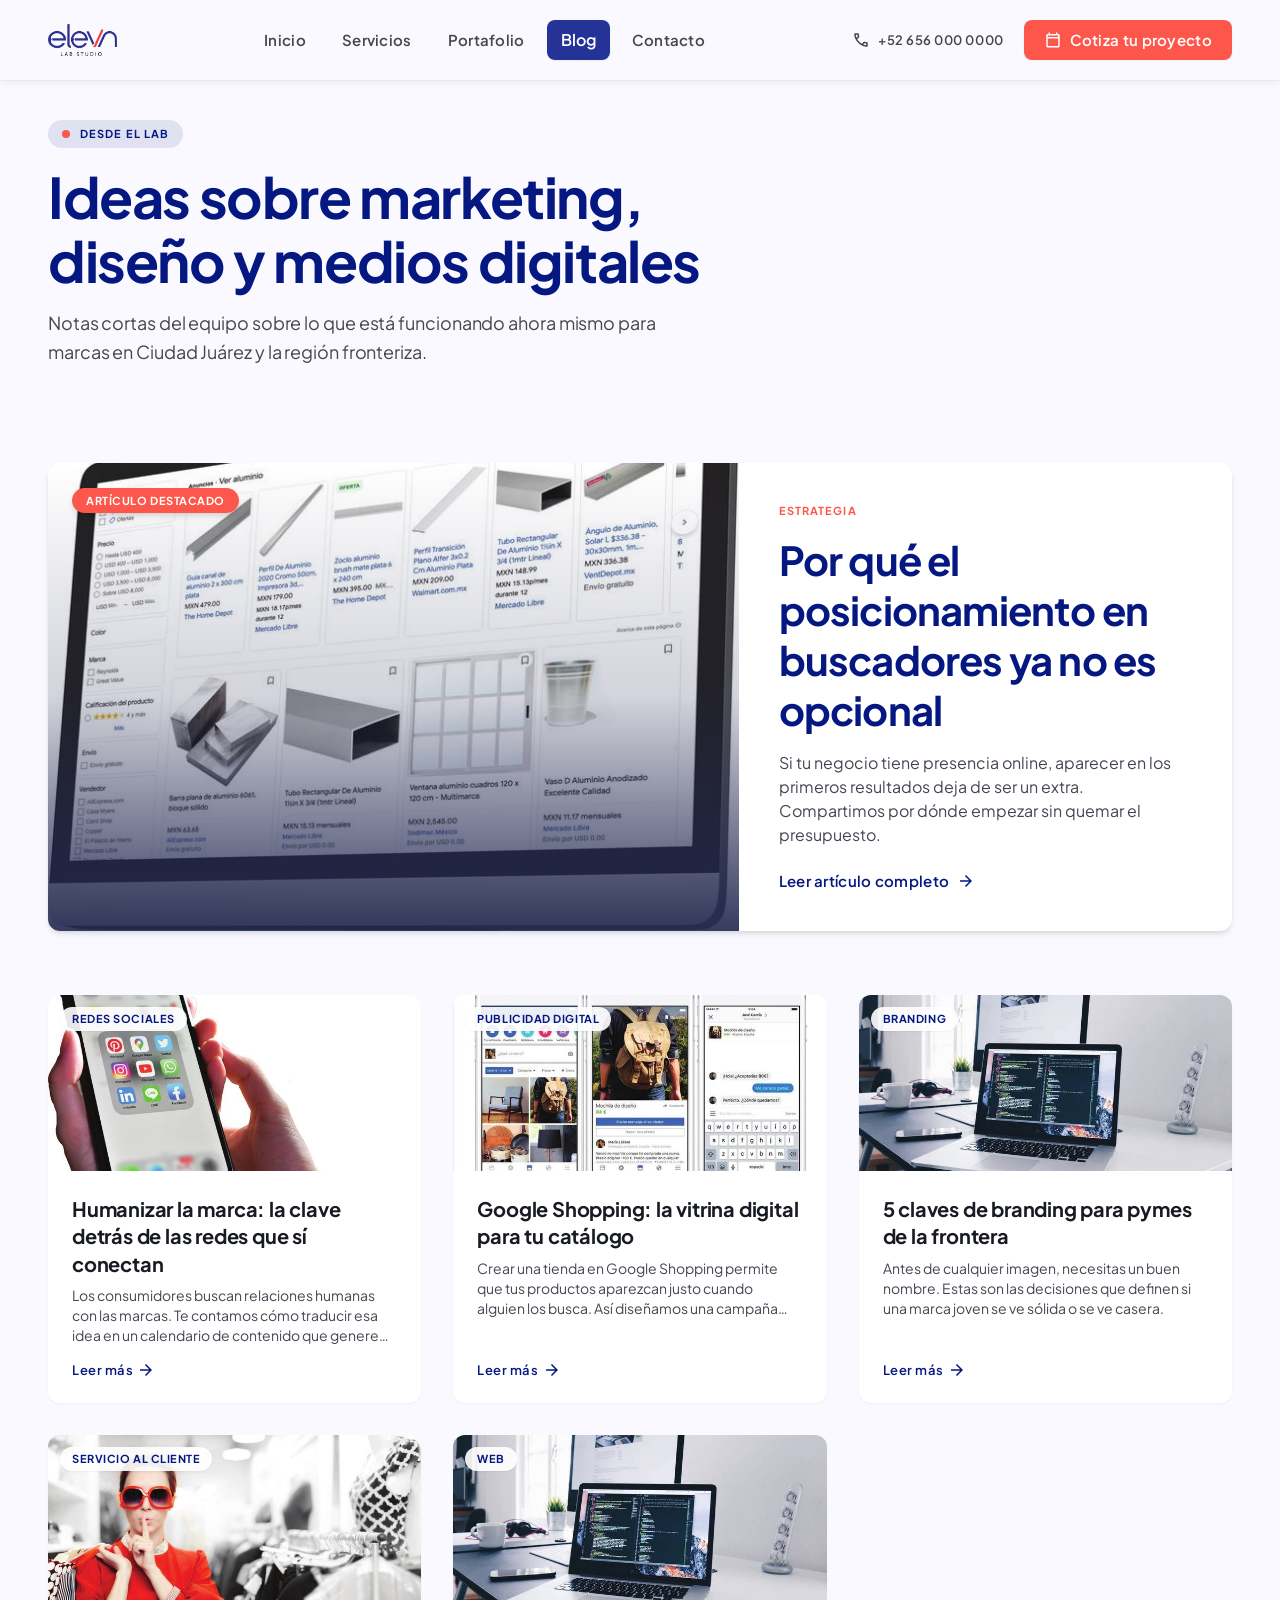
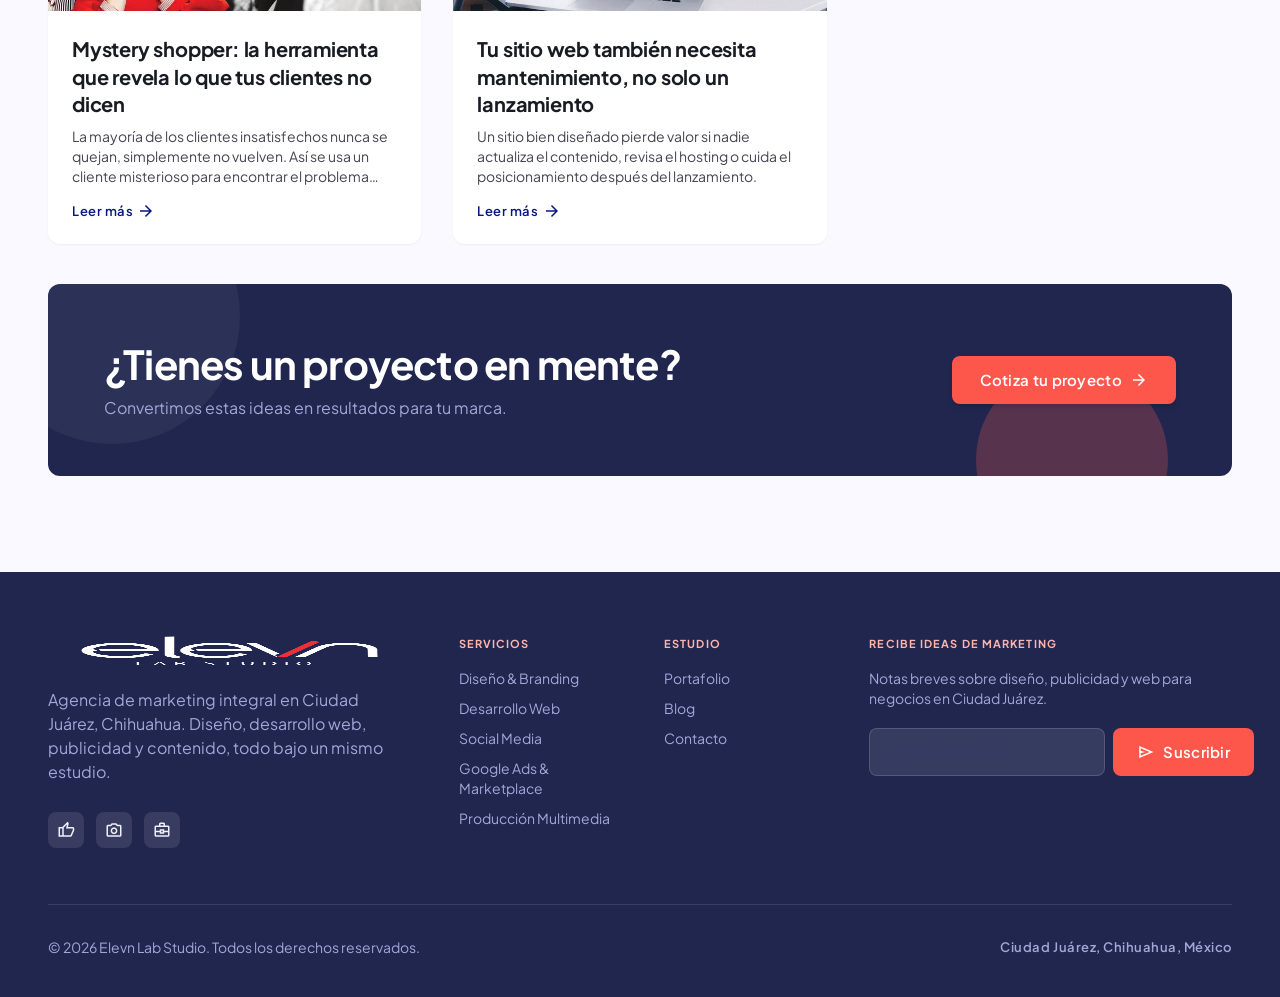
==== blog.html @ eb9ce0a7 "Add files via upload" ====
<!DOCTYPE html>
<html lang="es"><head><meta charset="utf-8"/><meta content="width=device-width, initial-scale=1.0" name="viewport"/>
<title>Blog — Elevn Lab Studio</title>
<meta name="description" content="Ideas sobre marketing, diseño y medios digitales para negocios en Ciudad Juárez.">
<link href="https://fonts.googleapis.com" rel="preconnect"/><link crossorigin="" href="https://fonts.gstatic.com" rel="preconnect"/>
<link href="https://fonts.googleapis.com/css2?family=Plus+Jakarta+Sans:ital,wght@0,300;0,400;0,500;0,600;0,700;0,800;1,400;1,600&amp;display=swap" rel="stylesheet"/>
<link href="https://fonts.googleapis.com/css2?family=Material+Symbols+Outlined:opsz,wght,FILL,GRAD@20..48,100..700,0..1,-50..200&amp;display=swap" rel="stylesheet"/>
<link href="styles.css" rel="stylesheet"/></head>
<body class="bg-surface font-body-md text-on-surface antialiased selection:bg-primary-fixed selection:text-on-primary-fixed">
<header class="fixed top-0 left-0 right-0 w-full z-50 bg-surface/95 shadow-[0_1px_8px_rgba(13,19,59,0.06)] border-b border-surface-container-high">
<div class="h-20 max-w-7xl mx-auto px-6 lg:px-12 flex items-center justify-between">
<a class="flex items-center gap-2.5 group" href="inicio.html">
<img alt="Elevn Lab Studio" class="h-8 w-auto" style="height:32px;width:auto;display:block;" src="[data-uri]"/>
</a>
<nav class="hidden lg:flex items-center gap-1 xl:gap-2"><a class="font-label-lg text-label-lg text-on-surface-variant hover:text-on-surface hover:bg-surface-container-low px-3.5 py-2 rounded-lg transition-colors duration-200" href="inicio.html">Inicio</a><a class="font-label-lg text-label-lg text-on-surface-variant hover:text-on-surface hover:bg-surface-container-low px-3.5 py-2 rounded-lg transition-colors duration-200" href="servicios.html">Servicios</a><a class="font-label-lg text-label-lg text-on-surface-variant hover:text-on-surface hover:bg-surface-container-low px-3.5 py-2 rounded-lg transition-colors duration-200" href="portafolio.html">Portafolio</a><a aria-current="page" class="transition-colors duration-200 bg-primary-container text-on-primary font-semibold rounded-lg px-3.5 py-2 shadow-sm" href="blog.html">Blog</a><a class="font-label-lg text-label-lg text-on-surface-variant hover:text-on-surface hover:bg-surface-container-low px-3.5 py-2 rounded-lg transition-colors duration-200" href="contacto.html">Contacto</a></nav>
<div class="flex items-center gap-3 xl:gap-5">
<a class="hidden md:flex items-center gap-2 font-label-md text-label-md text-on-surface-variant hover:text-primary transition-colors" href="tel:+526560000000">
<span class="material-symbols-outlined text-[18px]">call</span><span>+52 656 000 0000</span>
</a>
<a class="hidden sm:inline-flex items-center justify-center gap-2 bg-secondary-container text-on-secondary px-5 py-2.5 rounded-lg font-label-lg text-label-lg shadow-sm hover:bg-secondary transition-all duration-200 hover:-translate-y-0.5 active:translate-y-0" href="contacto.html">
<span class="material-symbols-outlined text-[18px]">calendar_today</span><span>Cotiza tu proyecto</span>
</a>
<button id="menuBtn" class="lg:hidden w-10 h-10 rounded-lg flex items-center justify-center text-primary bg-surface-container-low" aria-label="Abrir menú">
<span class="material-symbols-outlined">menu</span>
</button>
</div>
</div>
</header>
<div id="mobileMenu" class="fixed inset-0 z-[100] bg-surface translate-x-full lg:hidden">
<div class="h-20 max-w-7xl mx-auto px-6 flex items-center justify-between border-b border-surface-container-high">
<img alt="Elevn Lab Studio" class="h-7 w-auto" style="height:28px;width:auto;display:block;" src="[data-uri]"/>
<button id="menuCloseBtn" class="w-10 h-10 rounded-lg flex items-center justify-center text-primary bg-surface-container-low" aria-label="Cerrar menú">
<span class="material-symbols-outlined">close</span>
</button>
</div>
<nav class="flex flex-col gap-1 p-6"><a href="inicio.html" class="font-headline-sm text-headline-sm px-4 py-3.5 rounded-lg text-on-surface hover:bg-surface-container-low">Inicio</a><a href="servicios.html" class="font-headline-sm text-headline-sm px-4 py-3.5 rounded-lg text-on-surface hover:bg-surface-container-low">Servicios</a><a href="portafolio.html" class="font-headline-sm text-headline-sm px-4 py-3.5 rounded-lg text-on-surface hover:bg-surface-container-low">Portafolio</a><a href="blog.html" class="font-headline-sm text-headline-sm px-4 py-3.5 rounded-lg bg-primary-container text-on-primary">Blog</a><a href="contacto.html" class="font-headline-sm text-headline-sm px-4 py-3.5 rounded-lg text-on-surface hover:bg-surface-container-low">Contacto</a>
<a href="contacto.html" class="mt-4 inline-flex items-center justify-center gap-2 bg-secondary-container text-on-secondary px-5 py-3.5 rounded-lg font-label-lg text-label-lg shadow-sm"><span class="material-symbols-outlined text-[18px]">calendar_today</span><span>Cotiza tu proyecto</span></a>
<a href="tel:+526560000000" class="mt-2 inline-flex items-center justify-center gap-2 text-on-surface-variant px-5 py-3 rounded-lg font-label-lg text-label-lg"><span class="material-symbols-outlined text-[18px]">call</span><span>+52 656 000 0000</span></a>
</nav>
</div>
<main class="w-full pt-20 bg-surface min-h-[calc(100vh-80px)]">
<div class="flex flex-col w-full">

<section class="w-full max-w-7xl mx-auto px-6 lg:px-12 pt-10 pb-8">
<div class="flex flex-col lg:flex-row lg:items-end justify-between gap-8 pb-10">
<div class="max-w-3xl space-y-4">
<div class="inline-flex items-center gap-2.5 px-3.5 py-1.5 rounded-full bg-primary/10 text-primary">
<span class="w-2 h-2 rounded-full bg-secondary-container animate-pulse"></span><span class="font-label-sm text-label-sm uppercase tracking-widest text-primary font-bold">Desde el Lab</span>
</div>
<h1 class="font-headline-xl-mobile lg:font-headline-xl text-headline-xl-mobile lg:text-headline-xl text-primary font-bold tracking-tight">Ideas sobre marketing, diseño y medios digitales</h1>
<p class="font-body-lg text-body-lg text-on-surface-variant max-w-2xl leading-relaxed">Notas cortas del equipo sobre lo que está funcionando ahora mismo para marcas en Ciudad Juárez y la región fronteriza.</p>
</div>
</div>
</section>

<section class="w-full max-w-7xl mx-auto px-6 lg:px-12 py-6">
<div class="relative overflow-hidden rounded-xl bg-surface-container-lowest shadow-md hover:shadow-xl transition-all duration-300">
<div class="grid grid-cols-1 lg:grid-cols-12 items-stretch">
<div class="lg:col-span-7 relative min-h-[280px] lg:min-h-[400px] overflow-hidden group">
<img class="w-full h-full object-cover absolute inset-0 group-hover:scale-105 transition-transform duration-700" src="[data-uri]" alt="Por qué el posicionamiento en buscadores ya no es opcional"/>
<div class="absolute inset-0 bg-gradient-to-t from-tertiary/90 via-tertiary/20 to-transparent"></div>
<div class="absolute top-6 left-6"><span class="px-3.5 py-1.5 rounded-full bg-secondary-container text-on-secondary font-label-sm text-label-sm uppercase tracking-wider font-bold shadow-md">Artículo destacado</span></div>
</div>
<div class="lg:col-span-5 p-8 lg:p-10 flex flex-col justify-center gap-4">
<span class="font-label-sm text-label-sm uppercase tracking-widest text-secondary-container font-bold">Estrategia</span>
<h2 class="font-headline-lg text-headline-lg text-primary leading-tight">Por qué el posicionamiento en buscadores ya no es opcional</h2>
<p class="font-body-md text-body-md text-on-surface-variant">Si tu negocio tiene presencia online, aparecer en los primeros resultados deja de ser un extra. Compartimos por dónde empezar sin quemar el presupuesto.</p>
<span class="font-label-lg text-label-lg text-primary flex items-center gap-2 mt-2">Leer artículo completo<span class="material-symbols-outlined text-[18px]">arrow_forward</span></span>
</div>
</div>
</div>
</section>

<section class="w-full max-w-7xl mx-auto px-6 lg:px-12 py-10">
<div class="grid grid-cols-1 md:grid-cols-2 lg:grid-cols-3 gap-8">
<article class="flex flex-col bg-surface-container-lowest rounded-xl overflow-hidden shadow-sm hover:shadow-xl transition-all duration-300 group cursor-pointer">
<div class="relative w-full h-44 overflow-hidden bg-surface-container-low"><img class="w-full h-full object-cover group-hover:scale-105 transition-transform duration-500" src="[data-uri]" alt="Humanizar la marca: la clave detrás de las redes que sí conectan"/>
<span class="absolute top-3 left-3 px-3 py-1 rounded-full bg-surface-container-lowest/90 font-label-sm text-label-sm text-primary uppercase tracking-wider font-bold shadow-sm">Redes sociales</span></div>
<div class="p-6 flex flex-col flex-1 justify-between gap-4">
<div><h3 class="font-headline-sm text-headline-sm text-on-surface font-bold mb-2 leading-snug">Humanizar la marca: la clave detrás de las redes que sí conectan</h3><p class="font-body-sm text-body-sm text-on-surface-variant line-clamp-3">Los consumidores buscan relaciones humanas con las marcas. Te contamos cómo traducir esa idea en un calendario de contenido que genere comunidad.</p></div>
<span class="font-label-md text-label-md text-primary flex items-center gap-1 group-hover:translate-x-1 transition-transform">Leer más<span class="material-symbols-outlined text-[18px]">arrow_forward</span></span>
</div>
</article><article class="flex flex-col bg-surface-container-lowest rounded-xl overflow-hidden shadow-sm hover:shadow-xl transition-all duration-300 group cursor-pointer">
<div class="relative w-full h-44 overflow-hidden bg-surface-container-low"><img class="w-full h-full object-cover group-hover:scale-105 transition-transform duration-500" src="[data-uri]" alt="Google Shopping: la vitrina digital para tu catálogo"/>
<span class="absolute top-3 left-3 px-3 py-1 rounded-full bg-surface-container-lowest/90 font-label-sm text-label-sm text-primary uppercase tracking-wider font-bold shadow-sm">Publicidad digital</span></div>
<div class="p-6 flex flex-col flex-1 justify-between gap-4">
<div><h3 class="font-headline-sm text-headline-sm text-on-surface font-bold mb-2 leading-snug">Google Shopping: la vitrina digital para tu catálogo</h3><p class="font-body-sm text-body-sm text-on-surface-variant line-clamp-3">Crear una tienda en Google Shopping permite que tus productos aparezcan justo cuando alguien los busca. Así diseñamos una campaña que cuida tu presupuesto.</p></div>
<span class="font-label-md text-label-md text-primary flex items-center gap-1 group-hover:translate-x-1 transition-transform">Leer más<span class="material-symbols-outlined text-[18px]">arrow_forward</span></span>
</div>
</article><article class="flex flex-col bg-surface-container-lowest rounded-xl overflow-hidden shadow-sm hover:shadow-xl transition-all duration-300 group cursor-pointer">
<div class="relative w-full h-44 overflow-hidden bg-surface-container-low"><img class="w-full h-full object-cover group-hover:scale-105 transition-transform duration-500" src="[data-uri]" alt="5 claves de branding para pymes de la frontera"/>
<span class="absolute top-3 left-3 px-3 py-1 rounded-full bg-surface-container-lowest/90 font-label-sm text-label-sm text-primary uppercase tracking-wider font-bold shadow-sm">Branding</span></div>
<div class="p-6 flex flex-col flex-1 justify-between gap-4">
<div><h3 class="font-headline-sm text-headline-sm text-on-surface font-bold mb-2 leading-snug">5 claves de branding para pymes de la frontera</h3><p class="font-body-sm text-body-sm text-on-surface-variant line-clamp-3">Antes de cualquier imagen, necesitas un buen nombre. Estas son las decisiones que definen si una marca joven se ve sólida o se ve casera.</p></div>
<span class="font-label-md text-label-md text-primary flex items-center gap-1 group-hover:translate-x-1 transition-transform">Leer más<span class="material-symbols-outlined text-[18px]">arrow_forward</span></span>
</div>
</article><article class="flex flex-col bg-surface-container-lowest rounded-xl overflow-hidden shadow-sm hover:shadow-xl transition-all duration-300 group cursor-pointer">
<div class="relative w-full h-44 overflow-hidden bg-surface-container-low"><img class="w-full h-full object-cover group-hover:scale-105 transition-transform duration-500" src="[data-uri]" alt="Mystery shopper: la herramienta que revela lo que tus clientes no dicen"/>
<span class="absolute top-3 left-3 px-3 py-1 rounded-full bg-surface-container-lowest/90 font-label-sm text-label-sm text-primary uppercase tracking-wider font-bold shadow-sm">Servicio al cliente</span></div>
<div class="p-6 flex flex-col flex-1 justify-between gap-4">
<div><h3 class="font-headline-sm text-headline-sm text-on-surface font-bold mb-2 leading-snug">Mystery shopper: la herramienta que revela lo que tus clientes no dicen</h3><p class="font-body-sm text-body-sm text-on-surface-variant line-clamp-3">La mayoría de los clientes insatisfechos nunca se quejan, simplemente no vuelven. Así se usa un cliente misterioso para encontrar el problema antes.</p></div>
<span class="font-label-md text-label-md text-primary flex items-center gap-1 group-hover:translate-x-1 transition-transform">Leer más<span class="material-symbols-outlined text-[18px]">arrow_forward</span></span>
</div>
</article><article class="flex flex-col bg-surface-container-lowest rounded-xl overflow-hidden shadow-sm hover:shadow-xl transition-all duration-300 group cursor-pointer">
<div class="relative w-full h-44 overflow-hidden bg-surface-container-low"><img class="w-full h-full object-cover group-hover:scale-105 transition-transform duration-500" src="[data-uri]" alt="Tu sitio web también necesita mantenimiento, no solo un lanzamiento"/>
<span class="absolute top-3 left-3 px-3 py-1 rounded-full bg-surface-container-lowest/90 font-label-sm text-label-sm text-primary uppercase tracking-wider font-bold shadow-sm">Web</span></div>
<div class="p-6 flex flex-col flex-1 justify-between gap-4">
<div><h3 class="font-headline-sm text-headline-sm text-on-surface font-bold mb-2 leading-snug">Tu sitio web también necesita mantenimiento, no solo un lanzamiento</h3><p class="font-body-sm text-body-sm text-on-surface-variant line-clamp-3">Un sitio bien diseñado pierde valor si nadie actualiza el contenido, revisa el hosting o cuida el posicionamiento después del lanzamiento.</p></div>
<span class="font-label-md text-label-md text-primary flex items-center gap-1 group-hover:translate-x-1 transition-transform">Leer más<span class="material-symbols-outlined text-[18px]">arrow_forward</span></span>
</div>
</article>
</div>
</section>

<section class="w-full px-6 lg:px-12 pb-20 lg:pb-24">
<div class="max-w-7xl mx-auto rounded-xl bg-tertiary relative overflow-hidden p-10 lg:p-14 flex flex-col lg:flex-row items-center justify-between gap-8">
<div class="absolute w-64 h-64 rounded-full bg-white/5 -top-24 -left-16"></div>
<div class="absolute w-48 h-48 rounded-full bg-secondary-container/25 -bottom-20 right-16"></div>
<div class="relative z-10 text-center lg:text-left"><h2 class="font-headline-lg text-headline-lg text-white font-bold">¿Tienes un proyecto en mente?</h2><p class="font-body-md text-body-md text-on-tertiary-container mt-2">Convertimos estas ideas en resultados para tu marca.</p></div>
<a href="contacto.html" class="relative z-10 inline-flex items-center gap-2 bg-secondary-container text-on-secondary px-7 py-3.5 rounded-lg font-label-lg text-label-lg shadow-md hover:bg-secondary transition-all duration-200 hover:-translate-y-0.5 whitespace-nowrap"><span>Cotiza tu proyecto</span><span class="material-symbols-outlined text-[18px]">arrow_forward</span></a>
</div>
</section>

</div>
</main>
<footer class="w-full bg-tertiary text-inverse-on-surface">
<div class="max-w-7xl mx-auto px-6 lg:px-12 pt-16 pb-10">
<div class="grid grid-cols-1 md:grid-cols-2 lg:grid-cols-12 gap-12 mb-14">
<div class="lg:col-span-4 flex flex-col gap-5">
<img alt="Elevn Lab Studio" class="h-8 w-auto" style="height:32px;width:auto;display:block;" src="[data-uri]"/>
<p class="font-body-md text-body-md text-on-tertiary-container max-w-sm">Agencia de marketing integral en Ciudad Juárez, Chihuahua. Diseño, desarrollo web, publicidad y contenido, todo bajo un mismo estudio.</p>
<div class="flex items-center gap-3 pt-2">
<a class="w-9 h-9 rounded-lg bg-white/10 flex items-center justify-center hover:bg-secondary-container transition-all duration-200" aria-label="Facebook" href="#"><span class="material-symbols-outlined text-[18px]">thumb_up</span></a>
<a class="w-9 h-9 rounded-lg bg-white/10 flex items-center justify-center hover:bg-secondary-container transition-all duration-200" aria-label="Instagram" href="#"><span class="material-symbols-outlined text-[18px]">photo_camera</span></a>
<a class="w-9 h-9 rounded-lg bg-white/10 flex items-center justify-center hover:bg-secondary-container transition-all duration-200" aria-label="LinkedIn" href="#"><span class="material-symbols-outlined text-[18px]">business_center</span></a>
</div>
</div>
<div class="lg:col-span-2 flex flex-col gap-4">
<p class="font-label-sm text-label-sm uppercase tracking-widest text-secondary-fixed-dim font-bold">Servicios</p>
<ul class="flex flex-col gap-2.5">
<li class="font-body-sm text-body-sm text-on-tertiary-container hover:text-white transition-colors"><a href="servicios.html">Diseño &amp; Branding</a></li>
<li class="font-body-sm text-body-sm text-on-tertiary-container hover:text-white transition-colors"><a href="servicios.html">Desarrollo Web</a></li>
<li class="font-body-sm text-body-sm text-on-tertiary-container hover:text-white transition-colors"><a href="servicios.html">Social Media</a></li>
<li class="font-body-sm text-body-sm text-on-tertiary-container hover:text-white transition-colors"><a href="servicios.html">Google Ads &amp; Marketplace</a></li>
<li class="font-body-sm text-body-sm text-on-tertiary-container hover:text-white transition-colors"><a href="servicios.html">Producción Multimedia</a></li>
</ul>
</div>
<div class="lg:col-span-2 flex flex-col gap-4">
<p class="font-label-sm text-label-sm uppercase tracking-widest text-secondary-fixed-dim font-bold">Estudio</p>
<ul class="flex flex-col gap-2.5">
<li class="font-body-sm text-body-sm text-on-tertiary-container hover:text-white transition-colors"><a href="portafolio.html">Portafolio</a></li>
<li class="font-body-sm text-body-sm text-on-tertiary-container hover:text-white transition-colors"><a href="blog.html">Blog</a></li>
<li class="font-body-sm text-body-sm text-on-tertiary-container hover:text-white transition-colors"><a href="contacto.html">Contacto</a></li>
</ul>
</div>
<div class="lg:col-span-4 flex flex-col gap-4">
<p class="font-label-sm text-label-sm uppercase tracking-widest text-secondary-fixed-dim font-bold">Recibe ideas de marketing</p>
<p class="font-body-sm text-body-sm text-on-tertiary-container">Notas breves sobre diseño, publicidad y web para negocios en Ciudad Juárez.</p>
<form class="flex flex-col sm:flex-row gap-2 mt-1" onsubmit="event.preventDefault();">
<input class="h-12 px-4 rounded-lg bg-white/10 border border-white/15 font-body-sm text-white placeholder:text-tertiary-container/70 focus:outline-none focus:border-secondary-container focus:ring-2 focus:ring-secondary-container/25 flex-1" placeholder="tu@correo.com" type="email"/>
<button class="h-12 px-6 rounded-lg bg-secondary-container text-on-secondary font-label-lg text-label-lg hover:bg-secondary transition-colors flex items-center justify-center gap-2" type="submit"><span class="material-symbols-outlined text-[18px]">send</span><span>Suscribir</span></button>
</form>
</div>
</div>
<div class="pt-8 border-t border-white/10 flex flex-col sm:flex-row items-center justify-between gap-4 font-body-sm text-body-sm text-on-tertiary-container">
<p>© <span id="year"></span> Elevn Lab Studio. Todos los derechos reservados.</p>
<div class="flex items-center gap-6 font-label-md text-label-md">
<span>Ciudad Juárez, Chihuahua, México</span>
</div>
</div>
</div>
</footer>
<script>
document.getElementById('year').textContent = new Date().getFullYear();
const menuBtn = document.getElementById('menuBtn');
const menuCloseBtn = document.getElementById('menuCloseBtn');
const mobileMenu = document.getElementById('mobileMenu');
if(menuBtn){ menuBtn.addEventListener('click', ()=> mobileMenu.classList.remove('translate-x-full')); }
if(menuCloseBtn){ menuCloseBtn.addEventListener('click', ()=> mobileMenu.classList.add('translate-x-full')); }
if(mobileMenu){ mobileMenu.querySelectorAll('a').forEach(a=> a.addEventListener('click', ()=> mobileMenu.classList.add('translate-x-full'))); }
</script>

</body></html>
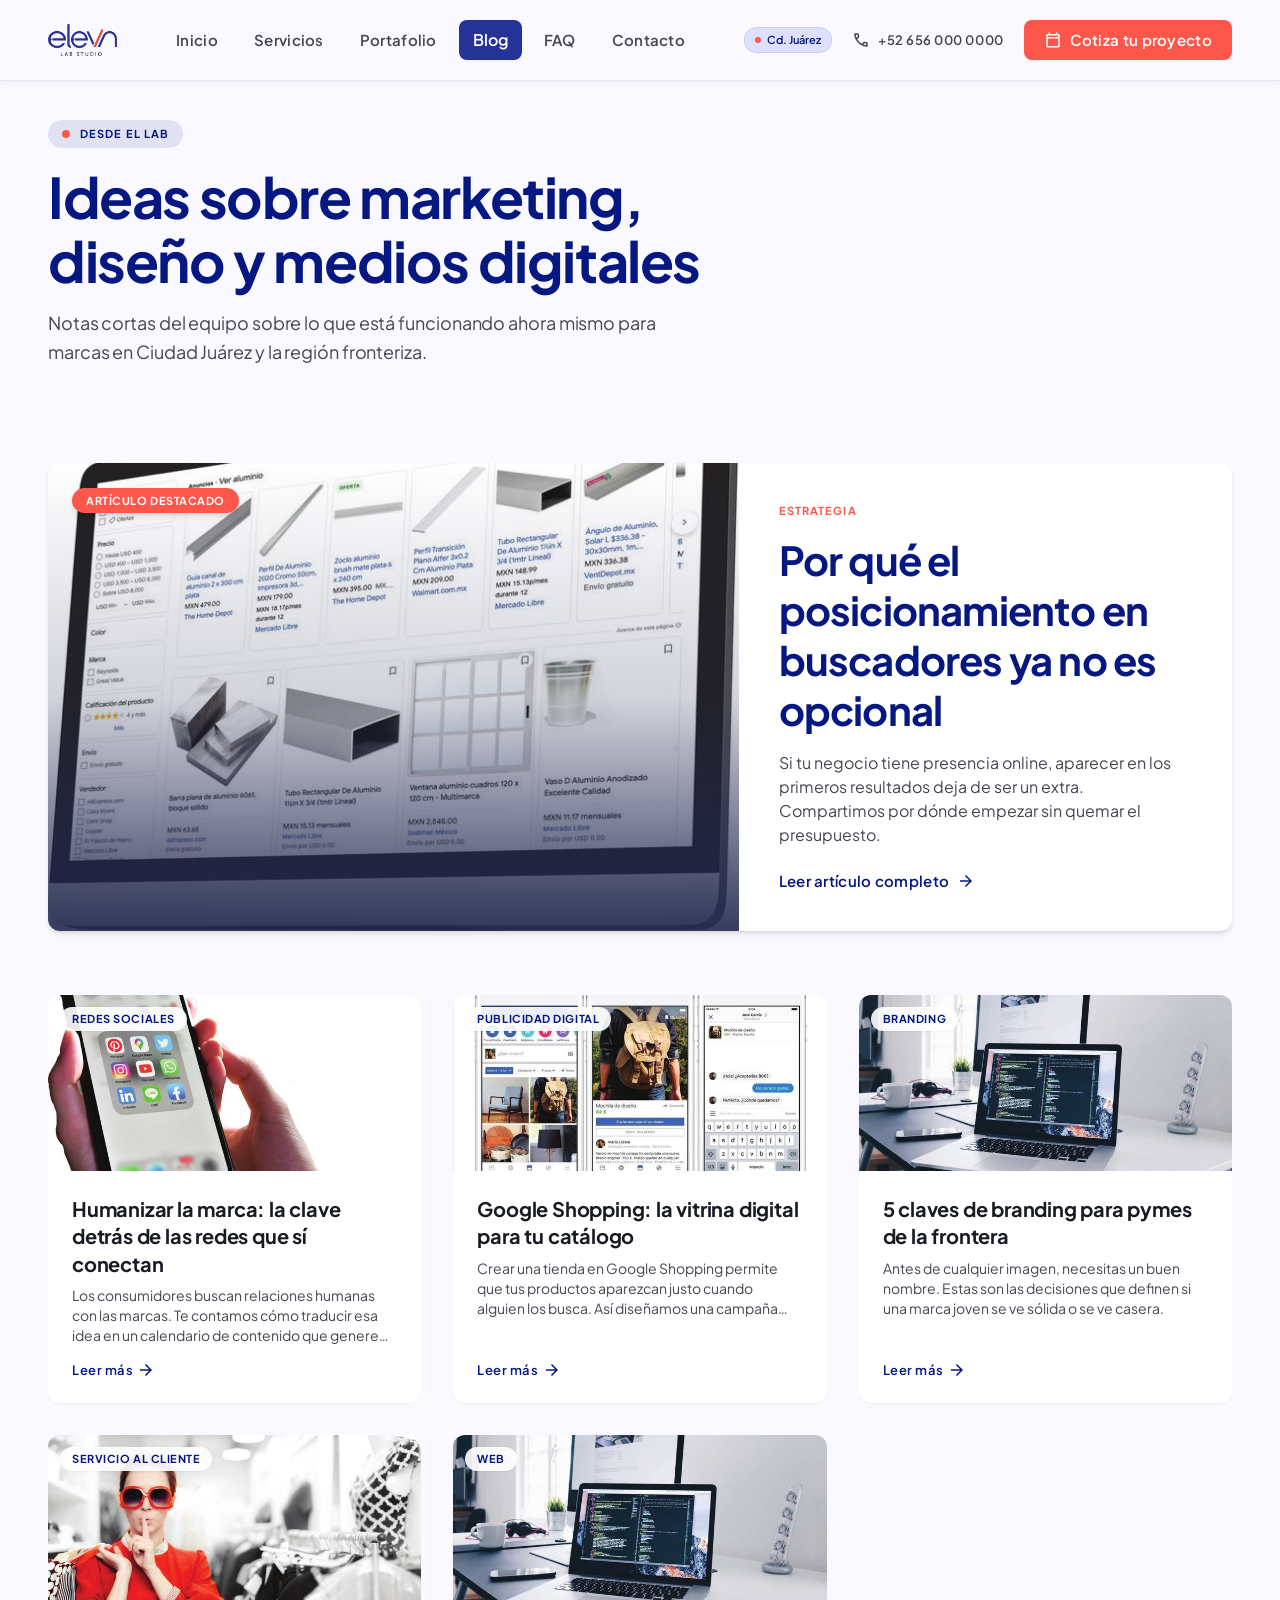
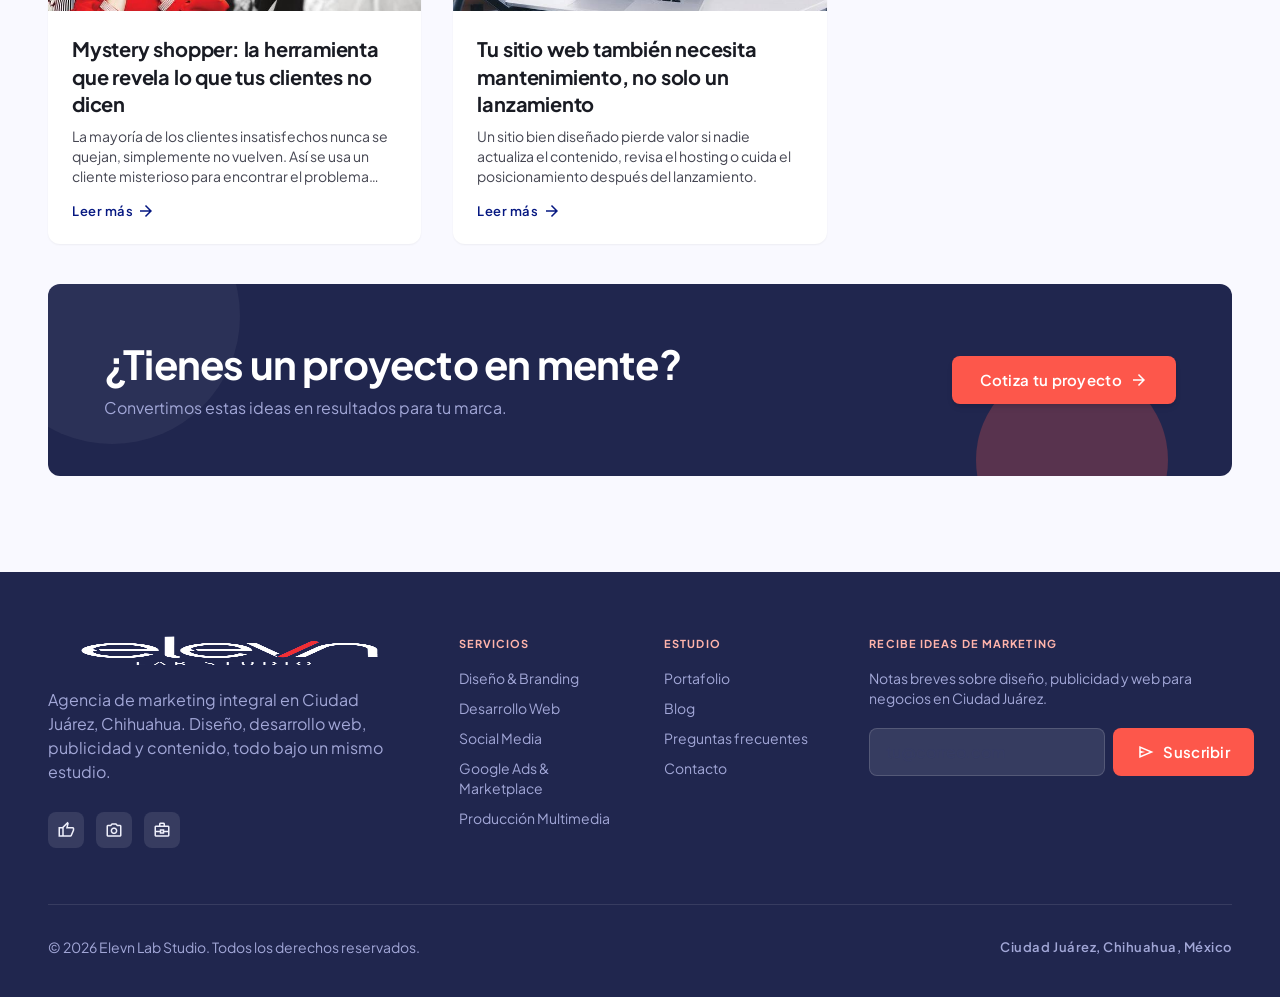
==== commit eba2f7c1: "Add files via upload" ====
--- a/blog.html
+++ b/blog.html
@@ -6,14 +6,17 @@
 <link href="https://fonts.googleapis.com/css2?family=Plus+Jakarta+Sans:ital,wght@0,300;0,400;0,500;0,600;0,700;0,800;1,400;1,600&amp;display=swap" rel="stylesheet"/>
 <link href="https://fonts.googleapis.com/css2?family=Material+Symbols+Outlined:opsz,wght,FILL,GRAD@20..48,100..700,0..1,-50..200&amp;display=swap" rel="stylesheet"/>
 <link href="styles.css" rel="stylesheet"/></head>
-<body class="bg-surface font-body-md text-on-surface antialiased selection:bg-primary-fixed selection:text-on-primary-fixed">
+<body class="bg-surface font-body-md text-on-surface antialiased selection:bg-primary-fixed selection:text-on-primary-fixed pb-20 lg:pb-0">
 <header class="fixed top-0 left-0 right-0 w-full z-50 bg-surface/95 shadow-[0_1px_8px_rgba(13,19,59,0.06)] border-b border-surface-container-high">
 <div class="h-20 max-w-7xl mx-auto px-6 lg:px-12 flex items-center justify-between">
 <a class="flex items-center gap-2.5 group" href="inicio.html">
 <img alt="Elevn Lab Studio" class="h-8 w-auto" style="height:32px;width:auto;display:block;" src="[data-uri]"/>
 </a>
-<nav class="hidden lg:flex items-center gap-1 xl:gap-2"><a class="font-label-lg text-label-lg text-on-surface-variant hover:text-on-surface hover:bg-surface-container-low px-3.5 py-2 rounded-lg transition-colors duration-200" href="inicio.html">Inicio</a><a class="font-label-lg text-label-lg text-on-surface-variant hover:text-on-surface hover:bg-surface-container-low px-3.5 py-2 rounded-lg transition-colors duration-200" href="servicios.html">Servicios</a><a class="font-label-lg text-label-lg text-on-surface-variant hover:text-on-surface hover:bg-surface-container-low px-3.5 py-2 rounded-lg transition-colors duration-200" href="portafolio.html">Portafolio</a><a aria-current="page" class="transition-colors duration-200 bg-primary-container text-on-primary font-semibold rounded-lg px-3.5 py-2 shadow-sm" href="blog.html">Blog</a><a class="font-label-lg text-label-lg text-on-surface-variant hover:text-on-surface hover:bg-surface-container-low px-3.5 py-2 rounded-lg transition-colors duration-200" href="contacto.html">Contacto</a></nav>
-<div class="flex items-center gap-3 xl:gap-5">
+<nav class="hidden lg:flex items-center gap-1 xl:gap-2"><a class="font-label-lg text-label-lg text-on-surface-variant hover:text-on-surface hover:bg-surface-container-low px-3.5 py-2 rounded-lg transition-colors duration-200" href="inicio.html">Inicio</a><a class="font-label-lg text-label-lg text-on-surface-variant hover:text-on-surface hover:bg-surface-container-low px-3.5 py-2 rounded-lg transition-colors duration-200" href="servicios.html">Servicios</a><a class="font-label-lg text-label-lg text-on-surface-variant hover:text-on-surface hover:bg-surface-container-low px-3.5 py-2 rounded-lg transition-colors duration-200" href="portafolio.html">Portafolio</a><a aria-current="page" class="transition-colors duration-200 bg-primary-container text-on-primary font-semibold rounded-lg px-3.5 py-2 shadow-sm" href="blog.html">Blog</a><a class="font-label-lg text-label-lg text-on-surface-variant hover:text-on-surface hover:bg-surface-container-low px-3.5 py-2 rounded-lg transition-colors duration-200" href="faq.html">FAQ</a><a class="font-label-lg text-label-lg text-on-surface-variant hover:text-on-surface hover:bg-surface-container-low px-3.5 py-2 rounded-lg transition-colors duration-200" href="contacto.html">Contacto</a></nav>
+<div class="flex items-center gap-2.5 xl:gap-5">
+<span class="hidden sm:inline-flex lg:hidden xl:inline-flex items-center gap-1.5 px-2.5 py-1 rounded-full text-[11px] font-semibold bg-primary-fixed text-primary border border-primary/10">
+<span class="w-1.5 h-1.5 rounded-full bg-secondary-container animate-pulse"></span>Cd. Juárez
+</span>
 <a class="hidden md:flex items-center gap-2 font-label-md text-label-md text-on-surface-variant hover:text-primary transition-colors" href="tel:+526560000000">
 <span class="material-symbols-outlined text-[18px]">call</span><span>+52 656 000 0000</span>
 </a>
@@ -33,7 +36,7 @@
 <span class="material-symbols-outlined">close</span>
 </button>
 </div>
-<nav class="flex flex-col gap-1 p-6"><a href="inicio.html" class="font-headline-sm text-headline-sm px-4 py-3.5 rounded-lg text-on-surface hover:bg-surface-container-low">Inicio</a><a href="servicios.html" class="font-headline-sm text-headline-sm px-4 py-3.5 rounded-lg text-on-surface hover:bg-surface-container-low">Servicios</a><a href="portafolio.html" class="font-headline-sm text-headline-sm px-4 py-3.5 rounded-lg text-on-surface hover:bg-surface-container-low">Portafolio</a><a href="blog.html" class="font-headline-sm text-headline-sm px-4 py-3.5 rounded-lg bg-primary-container text-on-primary">Blog</a><a href="contacto.html" class="font-headline-sm text-headline-sm px-4 py-3.5 rounded-lg text-on-surface hover:bg-surface-container-low">Contacto</a>
+<nav class="flex flex-col gap-1 p-6"><a href="inicio.html" class="font-headline-sm text-headline-sm px-4 py-3.5 rounded-lg text-on-surface hover:bg-surface-container-low">Inicio</a><a href="servicios.html" class="font-headline-sm text-headline-sm px-4 py-3.5 rounded-lg text-on-surface hover:bg-surface-container-low">Servicios</a><a href="portafolio.html" class="font-headline-sm text-headline-sm px-4 py-3.5 rounded-lg text-on-surface hover:bg-surface-container-low">Portafolio</a><a href="blog.html" class="font-headline-sm text-headline-sm px-4 py-3.5 rounded-lg bg-primary-container text-on-primary">Blog</a><a href="faq.html" class="font-headline-sm text-headline-sm px-4 py-3.5 rounded-lg text-on-surface hover:bg-surface-container-low">FAQ</a><a href="contacto.html" class="font-headline-sm text-headline-sm px-4 py-3.5 rounded-lg text-on-surface hover:bg-surface-container-low">Contacto</a>
 <a href="contacto.html" class="mt-4 inline-flex items-center justify-center gap-2 bg-secondary-container text-on-secondary px-5 py-3.5 rounded-lg font-label-lg text-label-lg shadow-sm"><span class="material-symbols-outlined text-[18px]">calendar_today</span><span>Cotiza tu proyecto</span></a>
 <a href="tel:+526560000000" class="mt-2 inline-flex items-center justify-center gap-2 text-on-surface-variant px-5 py-3 rounded-lg font-label-lg text-label-lg"><span class="material-symbols-outlined text-[18px]">call</span><span>+52 656 000 0000</span></a>
 </nav>
@@ -150,6 +153,7 @@
 <ul class="flex flex-col gap-2.5">
 <li class="font-body-sm text-body-sm text-on-tertiary-container hover:text-white transition-colors"><a href="portafolio.html">Portafolio</a></li>
 <li class="font-body-sm text-body-sm text-on-tertiary-container hover:text-white transition-colors"><a href="blog.html">Blog</a></li>
+<li class="font-body-sm text-body-sm text-on-tertiary-container hover:text-white transition-colors"><a href="faq.html">Preguntas frecuentes</a></li>
 <li class="font-body-sm text-body-sm text-on-tertiary-container hover:text-white transition-colors"><a href="contacto.html">Contacto</a></li>
 </ul>
 </div>
@@ -170,6 +174,30 @@
 </div>
 </div>
 </footer>
+<nav class="fixed bottom-0 left-0 right-0 z-40 bg-surface/95 backdrop-blur-md border-t border-surface-container-high px-4 py-2 lg:hidden">
+<div class="max-w-md mx-auto flex items-center justify-around">
+<a href="inicio.html" class="flex flex-col items-center py-1 px-3 text-outline hover:text-primary transition-colors">
+<svg class="w-5 h-5 mb-1 stroke-current" fill="none" stroke-width="2" viewBox="0 0 24 24"><path d="M2.25 12 11.204 3.045c.44-.439 1.152-.439 1.591 0L21.75 12M4.5 9.75v10.125c0 .621.504 1.125 1.125 1.125H9.75v-4.875c0-.621.504-1.125 1.125-1.125h2.25c.621 0 1.125.504 1.125 1.125V21h4.125c.621 0 1.125-.504 1.125-1.125V9.75" stroke-linecap="round" stroke-linejoin="round"/></svg>
+<span class="text-[10px] font-semibold tracking-tight">Inicio</span>
+</a><a href="servicios.html" class="flex flex-col items-center py-1 px-3 text-outline hover:text-primary transition-colors">
+<svg class="w-5 h-5 mb-1 stroke-current" fill="none" stroke-width="2" viewBox="0 0 24 24"><path d="M3.75 6A2.25 2.25 0 0 1 6 3.75h2.25A2.25 2.25 0 0 1 10.5 6v2.25a2.25 2.25 0 0 1-2.25 2.25H6a2.25 2.25 0 0 1-2.25-2.25V6ZM3.75 15.75A2.25 2.25 0 0 1 6 13.5h2.25a2.25 2.25 0 0 1 2.25 2.25V18a2.25 2.25 0 0 1-2.25 2.25H6A2.25 2.25 0 0 1 3.75 18v-2.25ZM13.5 6a2.25 2.25 0 0 1 2.25-2.25H18A2.25 2.25 0 0 1 20.25 6v2.25A2.25 2.25 0 0 1 18 10.5h-2.25a2.25 2.25 0 0 1-2.25-2.25V6ZM13.5 15.75a2.25 2.25 0 0 1 2.25-2.25H18a2.25 2.25 0 0 1 2.25 2.25V18A2.25 2.25 0 0 1 18 20.25h-2.25A2.25 2.25 0 0 1 13.5 18v-2.25Z" stroke-linecap="round" stroke-linejoin="round"/></svg>
+<span class="text-[10px] font-semibold tracking-tight">Servicios</span>
+</a>
+<a href="contacto.html" class="-mt-4 flex flex-col items-center">
+<div class="w-12 h-12 rounded-2xl bg-secondary-container text-on-secondary flex items-center justify-center shadow-cta active:scale-90 transition-transform">
+<svg class="w-6 h-6 stroke-current" fill="none" stroke-width="2.4" viewBox="0 0 24 24"><path d="M12 4.5v15m7.5-7.5h-15" stroke-linecap="round" stroke-linejoin="round"/></svg>
+</div>
+<span class="text-[10px] font-bold text-secondary-container mt-1">Cotizar</span>
+</a>
+<a href="portafolio.html" class="flex flex-col items-center py-1 px-3 text-outline hover:text-primary transition-colors">
+<svg class="w-5 h-5 mb-1 stroke-current" fill="none" stroke-width="2" viewBox="0 0 24 24"><path d="M2.25 15.75l5.159-5.159a2.25 2.25 0 013.182 0l5.159 5.159m-1.5-1.5l1.409-1.409a2.25 2.25 0 013.182 0l2.909 2.909m-18 3.75h16.5a1.5 1.5 0 001.5-1.5V6a1.5 1.5 0 00-1.5-1.5H3.75A1.5 1.5 0 002.25 6v12a1.5 1.5 0 001.5 1.5z" stroke-linecap="round" stroke-linejoin="round"/></svg>
+<span class="text-[10px] font-semibold tracking-tight">Portafolio</span>
+</a><a href="contacto.html" class="flex flex-col items-center py-1 px-3 text-outline hover:text-primary transition-colors">
+<svg class="w-5 h-5 mb-1 stroke-current" fill="none" stroke-width="2" viewBox="0 0 24 24"><path d="M20.25 8.511c.884.284 1.5 1.128 1.5 2.097v4.286c0 1.136-.847 2.1-1.98 2.193-.34.027-.68.052-1.02.072v3.091l-3.6-3.091c-.555-.02-1.107-.054-1.65-.102a11.968 11.968 0 01-5.25-1.92M3.75 14.25v-6.75A2.25 2.25 0 016 5.25h12a2.25 2.25 0 012.25 2.25v6.75a2.25 2.25 0 01-2.25 2.25H6a2.25 2.25 0 01-2.25-2.25z" stroke-linecap="round" stroke-linejoin="round"/></svg>
+<span class="text-[10px] font-semibold tracking-tight">Contacto</span>
+</a>
+</div>
+</nav>
 <script>
 document.getElementById('year').textContent = new Date().getFullYear();
 const menuBtn = document.getElementById('menuBtn');
--- a/styles.css
+++ b/styles.css
@@ -1 +1 @@
-*,:after,:before{--tw-border-spacing-x:0;--tw-border-spacing-y:0;--tw-translate-x:0;--tw-translate-y:0;--tw-rotate:0;--tw-skew-x:0;--tw-skew-y:0;--tw-scale-x:1;--tw-scale-y:1;--tw-pan-x: ;--tw-pan-y: ;--tw-pinch-zoom: ;--tw-scroll-snap-strictness:proximity;--tw-gradient-from-position: ;--tw-gradient-via-position: ;--tw-gradient-to-position: ;--tw-ordinal: ;--tw-slashed-zero: ;--tw-numeric-figure: ;--tw-numeric-spacing: ;--tw-numeric-fraction: ;--tw-ring-inset: ;--tw-ring-offset-width:0px;--tw-ring-offset-color:#fff;--tw-ring-color:rgba(59,130,246,.5);--tw-ring-offset-shadow:0 0 #0000;--tw-ring-shadow:0 0 #0000;--tw-shadow:0 0 #0000;--tw-shadow-colored:0 0 #0000;--tw-blur: ;--tw-brightness: ;--tw-contrast: ;--tw-grayscale: ;--tw-hue-rotate: ;--tw-invert: ;--tw-saturate: ;--tw-sepia: ;--tw-drop-shadow: ;--tw-backdrop-blur: ;--tw-backdrop-brightness: ;--tw-backdrop-contrast: ;--tw-backdrop-grayscale: ;--tw-backdrop-hue-rotate: ;--tw-backdrop-invert: ;--tw-backdrop-opacity: ;--tw-backdrop-saturate: ;--tw-backdrop-sepia: ;--tw-contain-size: ;--tw-contain-layout: ;--tw-contain-paint: ;--tw-contain-style: }::backdrop{--tw-border-spacing-x:0;--tw-border-spacing-y:0;--tw-translate-x:0;--tw-translate-y:0;--tw-rotate:0;--tw-skew-x:0;--tw-skew-y:0;--tw-scale-x:1;--tw-scale-y:1;--tw-pan-x: ;--tw-pan-y: ;--tw-pinch-zoom: ;--tw-scroll-snap-strictness:proximity;--tw-gradient-from-position: ;--tw-gradient-via-position: ;--tw-gradient-to-position: ;--tw-ordinal: ;--tw-slashed-zero: ;--tw-numeric-figure: ;--tw-numeric-spacing: ;--tw-numeric-fraction: ;--tw-ring-inset: ;--tw-ring-offset-width:0px;--tw-ring-offset-color:#fff;--tw-ring-color:rgba(59,130,246,.5);--tw-ring-offset-shadow:0 0 #0000;--tw-ring-shadow:0 0 #0000;--tw-shadow:0 0 #0000;--tw-shadow-colored:0 0 #0000;--tw-blur: ;--tw-brightness: ;--tw-contrast: ;--tw-grayscale: ;--tw-hue-rotate: ;--tw-invert: ;--tw-saturate: ;--tw-sepia: ;--tw-drop-shadow: ;--tw-backdrop-blur: ;--tw-backdrop-brightness: ;--tw-backdrop-contrast: ;--tw-backdrop-grayscale: ;--tw-backdrop-hue-rotate: ;--tw-backdrop-invert: ;--tw-backdrop-opacity: ;--tw-backdrop-saturate: ;--tw-backdrop-sepia: ;--tw-contain-size: ;--tw-contain-layout: ;--tw-contain-paint: ;--tw-contain-style: }/*! tailwindcss v3.4.19 | MIT License | https://tailwindcss.com*/*,:after,:before{box-sizing:border-box;border:0 solid #e5e7eb}:after,:before{--tw-content:""}:host,html{line-height:1.5;-webkit-text-size-adjust:100%;-moz-tab-size:4;-o-tab-size:4;tab-size:4;font-family:ui-sans-serif,system-ui,sans-serif,Apple Color Emoji,Segoe UI Emoji,Segoe UI Symbol,Noto Color Emoji;font-feature-settings:normal;font-variation-settings:normal;-webkit-tap-highlight-color:transparent}body{margin:0;line-height:inherit}hr{height:0;color:inherit;border-top-width:1px}abbr:where([title]){-webkit-text-decoration:underline dotted;text-decoration:underline dotted}h1,h2,h3,h4,h5,h6{font-size:inherit;font-weight:inherit}a{color:inherit;text-decoration:inherit}b,strong{font-weight:bolder}code,kbd,pre,samp{font-family:ui-monospace,SFMono-Regular,Menlo,Monaco,Consolas,Liberation Mono,Courier New,monospace;font-feature-settings:normal;font-variation-settings:normal;font-size:1em}small{font-size:80%}sub,sup{font-size:75%;line-height:0;position:relative;vertical-align:baseline}sub{bottom:-.25em}sup{top:-.5em}table{text-indent:0;border-color:inherit;border-collapse:collapse}button,input,optgroup,select,textarea{font-family:inherit;font-feature-settings:inherit;font-variation-settings:inherit;font-size:100%;font-weight:inherit;line-height:inherit;letter-spacing:inherit;color:inherit;margin:0;padding:0}button,select{text-transform:none}button,input:where([type=button]),input:where([type=reset]),input:where([type=submit]){-webkit-appearance:button;background-color:transparent;background-image:none}:-moz-focusring{outline:auto}:-moz-ui-invalid{box-shadow:none}progress{vertical-align:baseline}::-webkit-inner-spin-button,::-webkit-outer-spin-button{height:auto}[type=search]{-webkit-appearance:textfield;outline-offset:-2px}::-webkit-search-decoration{-webkit-appearance:none}::-webkit-file-upload-button{-webkit-appearance:button;font:inherit}summary{display:list-item}blockquote,dd,dl,figure,h1,h2,h3,h4,h5,h6,hr,p,pre{margin:0}fieldset{margin:0}fieldset,legend{padding:0}menu,ol,ul{list-style:none;margin:0;padding:0}dialog{padding:0}textarea{resize:vertical}input::-moz-placeholder,textarea::-moz-placeholder{opacity:1;color:#9ca3af}input::placeholder,textarea::placeholder{opacity:1;color:#9ca3af}[role=button],button{cursor:pointer}:disabled{cursor:default}audio,canvas,embed,iframe,img,object,svg,video{display:block;vertical-align:middle}img,video{max-width:100%;height:auto}[hidden]:where(:not([hidden=until-found])){display:none}body,html{margin:0;padding:0}body{overscroll-behavior:none}main>:first-child{margin-top:0!important}main>:last-child{margin-bottom:0!important}.pointer-events-none{pointer-events:none}.fixed{position:fixed}.absolute{position:absolute}.relative{position:relative}.inset-0{inset:0}.-bottom-20{bottom:-5rem}.-bottom-6{bottom:-1.5rem}.-left-16{left:-4rem}.-left-20{left:-5rem}.-right-5{right:-1.25rem}.-top-24{top:-6rem}.-top-32{top:-8rem}.left-0{left:0}.left-1\/2{left:50%}.left-1\/4{left:25%}.left-3{left:.75rem}.left-3\.5{left:.875rem}.left-4{left:1rem}.left-6{left:1.5rem}.right-0{right:0}.right-10{right:2.5rem}.right-16{right:4rem}.right-4{right:1rem}.top-0{top:0}.top-1\/3{top:33.333333%}.top-3{top:.75rem}.top-4{top:1rem}.top-48{top:12rem}.top-6{top:1.5rem}.-z-10{z-index:-10}.z-10{z-index:10}.z-50{z-index:50}.z-\[100\]{z-index:100}.mx-auto{margin-left:auto;margin-right:auto}.-mt-14{margin-top:-3.5rem}.mb-1{margin-bottom:.25rem}.mb-10{margin-bottom:2.5rem}.mb-12{margin-bottom:3rem}.mb-14{margin-bottom:3.5rem}.mb-16{margin-bottom:4rem}.mb-2{margin-bottom:.5rem}.mb-4{margin-bottom:1rem}.mb-5{margin-bottom:1.25rem}.mb-6{margin-bottom:1.5rem}.mb-8{margin-bottom:2rem}.mt-0\.5{margin-top:.125rem}.mt-1{margin-top:.25rem}.mt-1\.5{margin-top:.375rem}.mt-10{margin-top:2.5rem}.mt-12{margin-top:3rem}.mt-2{margin-top:.5rem}.mt-4{margin-top:1rem}.line-clamp-3{overflow:hidden;display:-webkit-box;-webkit-box-orient:vertical;-webkit-line-clamp:3}.block{display:block}.flex{display:flex}.inline-flex{display:inline-flex}.grid{display:grid}.hidden{display:none}.h-1\.5{height:.375rem}.h-10{height:2.5rem}.h-11{height:2.75rem}.h-12{height:3rem}.h-14{height:3.5rem}.h-16{height:4rem}.h-2{height:.5rem}.h-20{height:5rem}.h-40{height:10rem}.h-44{height:11rem}.h-48{height:12rem}.h-5{height:1.25rem}.h-56{height:14rem}.h-64{height:16rem}.h-7{height:1.75rem}.h-72{height:18rem}.h-8{height:2rem}.h-80{height:20rem}.h-9{height:2.25rem}.h-96{height:24rem}.h-\[360px\]{height:360px}.h-full{height:100%}.min-h-\[130px\]{min-height:130px}.min-h-\[280px\]{min-height:280px}.min-h-\[calc\(100vh-80px\)\]{min-height:calc(100vh - 80px)}.w-10{width:2.5rem}.w-11{width:2.75rem}.w-12{width:3rem}.w-14{width:3.5rem}.w-16{width:4rem}.w-2{width:.5rem}.w-36{width:9rem}.w-48{width:12rem}.w-5{width:1.25rem}.w-64{width:16rem}.w-80{width:20rem}.w-9{width:2.25rem}.w-96{width:24rem}.w-\[980px\]{width:980px}.w-auto{width:auto}.w-full{width:100%}.max-w-2xl{max-width:42rem}.max-w-3xl{max-width:48rem}.max-w-4xl{max-width:56rem}.max-w-5xl{max-width:64rem}.max-w-7xl{max-width:80rem}.max-w-md{max-width:28rem}.max-w-sm{max-width:24rem}.max-w-xl{max-width:36rem}.flex-1{flex:1 1 0%}.shrink-0{flex-shrink:0}.-translate-x-1\/2{--tw-translate-x:-50%}.-translate-x-1\/2,.translate-x-full{transform:translate(var(--tw-translate-x),var(--tw-translate-y)) rotate(var(--tw-rotate)) skewX(var(--tw-skew-x)) skewY(var(--tw-skew-y)) scaleX(var(--tw-scale-x)) scaleY(var(--tw-scale-y))}.translate-x-full{--tw-translate-x:100%}.rotate-1{--tw-rotate:1deg}.rotate-1,.rotate-180{transform:translate(var(--tw-translate-x),var(--tw-translate-y)) rotate(var(--tw-rotate)) skewX(var(--tw-skew-x)) skewY(var(--tw-skew-y)) scaleX(var(--tw-scale-x)) scaleY(var(--tw-scale-y))}.rotate-180{--tw-rotate:180deg}.transform{transform:translate(var(--tw-translate-x),var(--tw-translate-y)) rotate(var(--tw-rotate)) skewX(var(--tw-skew-x)) skewY(var(--tw-skew-y)) scaleX(var(--tw-scale-x)) scaleY(var(--tw-scale-y))}@keyframes pulse{50%{opacity:.5}}.animate-pulse{animation:pulse 2s cubic-bezier(.4,0,.6,1) infinite}.cursor-pointer{cursor:pointer}.resize-y{resize:vertical}.appearance-none{-webkit-appearance:none;-moz-appearance:none;appearance:none}.grid-cols-1{grid-template-columns:repeat(1,minmax(0,1fr))}.grid-cols-3{grid-template-columns:repeat(3,minmax(0,1fr))}.flex-col{flex-direction:column}.flex-wrap{flex-wrap:wrap}.items-start{align-items:flex-start}.items-center{align-items:center}.items-stretch{align-items:stretch}.justify-center{justify-content:center}.justify-between{justify-content:space-between}.gap-1{gap:.25rem}.gap-1\.5{gap:.375rem}.gap-12{gap:3rem}.gap-2{gap:.5rem}.gap-2\.5{gap:.625rem}.gap-3{gap:.75rem}.gap-3\.5{gap:.875rem}.gap-4{gap:1rem}.gap-5{gap:1.25rem}.gap-6{gap:1.5rem}.gap-8{gap:2rem}.gap-x-10{-moz-column-gap:2.5rem;column-gap:2.5rem}.gap-y-4{row-gap:1rem}.space-y-2>:not([hidden])~:not([hidden]){--tw-space-y-reverse:0;margin-top:calc(.5rem*(1 - var(--tw-space-y-reverse)));margin-bottom:calc(.5rem*var(--tw-space-y-reverse))}.space-y-3>:not([hidden])~:not([hidden]){--tw-space-y-reverse:0;margin-top:calc(.75rem*(1 - var(--tw-space-y-reverse)));margin-bottom:calc(.75rem*var(--tw-space-y-reverse))}.space-y-4>:not([hidden])~:not([hidden]){--tw-space-y-reverse:0;margin-top:calc(1rem*(1 - var(--tw-space-y-reverse)));margin-bottom:calc(1rem*var(--tw-space-y-reverse))}.overflow-hidden{overflow:hidden}.whitespace-nowrap{white-space:nowrap}.rounded-full{border-radius:9999px}.rounded-lg{border-radius:.5rem}.rounded-xl{border-radius:.75rem}.border{border-width:1px}.border-y{border-top-width:1px}.border-b,.border-y{border-bottom-width:1px}.border-l-4{border-left-width:4px}.border-t{border-top-width:1px}.border-outline-variant\/40{border-color:rgba(198,197,212,.4)}.border-primary-container\/\[0\.08\]{border-color:rgba(37,51,150,.08)}.border-secondary-container{--tw-border-opacity:1;border-color:rgb(253 87 75/var(--tw-border-opacity,1))}.border-surface-container-high{--tw-border-opacity:1;border-color:rgb(230 232 242/var(--tw-border-opacity,1))}.border-white\/10{border-color:hsla(0,0%,100%,.1)}.border-white\/15{border-color:hsla(0,0%,100%,.15)}.bg-primary-container{--tw-bg-opacity:1;background-color:rgb(37 51 150/var(--tw-bg-opacity,1))}.bg-primary-fixed{--tw-bg-opacity:1;background-color:rgb(223 224 255/var(--tw-bg-opacity,1))}.bg-primary-fixed\/40{background-color:rgba(223,224,255,.4)}.bg-primary\/10{background-color:rgba(5,23,129,.1)}.bg-secondary-container{--tw-bg-opacity:1;background-color:rgb(253 87 75/var(--tw-bg-opacity,1))}.bg-secondary-container\/15{background-color:rgba(253,87,75,.15)}.bg-secondary-container\/25{background-color:rgba(253,87,75,.25)}.bg-secondary-fixed{--tw-bg-opacity:1;background-color:rgb(255 218 214/var(--tw-bg-opacity,1))}.bg-surface{--tw-bg-opacity:1;background-color:rgb(249 249 255/var(--tw-bg-opacity,1))}.bg-surface-container-high{--tw-bg-opacity:1;background-color:rgb(230 232 242/var(--tw-bg-opacity,1))}.bg-surface-container-high\/80{background-color:rgba(230,232,242,.8)}.bg-surface-container-low{--tw-bg-opacity:1;background-color:rgb(242 243 254/var(--tw-bg-opacity,1))}.bg-surface-container-lowest{--tw-bg-opacity:1;background-color:rgb(255 255 255/var(--tw-bg-opacity,1))}.bg-surface-container-lowest\/90{background-color:hsla(0,0%,100%,.9)}.bg-surface\/95{background-color:rgba(249,249,255,.95)}.bg-tertiary{--tw-bg-opacity:1;background-color:rgb(32 38 78/var(--tw-bg-opacity,1))}.bg-tertiary-fixed{--tw-bg-opacity:1;background-color:rgb(223 224 255/var(--tw-bg-opacity,1))}.bg-white\/10{background-color:hsla(0,0%,100%,.1)}.bg-white\/5{background-color:hsla(0,0%,100%,.05)}.bg-gradient-to-b{background-image:linear-gradient(to bottom,var(--tw-gradient-stops))}.bg-gradient-to-t{background-image:linear-gradient(to top,var(--tw-gradient-stops))}.from-primary-fixed-dim\/40{--tw-gradient-from:rgba(188,194,255,.4) var(--tw-gradient-from-position);--tw-gradient-to:rgba(188,194,255,0) var(--tw-gradient-to-position);--tw-gradient-stops:var(--tw-gradient-from),var(--tw-gradient-to)}.from-tertiary\/90{--tw-gradient-from:rgba(32,38,78,.9) var(--tw-gradient-from-position);--tw-gradient-to:rgba(32,38,78,0) var(--tw-gradient-to-position);--tw-gradient-stops:var(--tw-gradient-from),var(--tw-gradient-to)}.via-surface-container\/60{--tw-gradient-to:rgba(236,237,248,0) var(--tw-gradient-to-position);--tw-gradient-stops:var(--tw-gradient-from),rgba(236,237,248,.6) var(--tw-gradient-via-position),var(--tw-gradient-to)}.via-tertiary\/20{--tw-gradient-to:rgba(32,38,78,0) var(--tw-gradient-to-position);--tw-gradient-stops:var(--tw-gradient-from),rgba(32,38,78,.2) var(--tw-gradient-via-position),var(--tw-gradient-to)}.to-transparent{--tw-gradient-to:transparent var(--tw-gradient-to-position)}.object-cover{-o-object-fit:cover;object-fit:cover}.p-10{padding:2.5rem}.p-3{padding:.75rem}.p-3\.5{padding:.875rem}.p-4{padding:1rem}.p-5{padding:1.25rem}.p-6{padding:1.5rem}.p-7{padding:1.75rem}.p-8{padding:2rem}.px-3{padding-left:.75rem;padding-right:.75rem}.px-3\.5{padding-left:.875rem;padding-right:.875rem}.px-4{padding-left:1rem;padding-right:1rem}.px-5{padding-left:1.25rem;padding-right:1.25rem}.px-6{padding-left:1.5rem;padding-right:1.5rem}.px-7{padding-left:1.75rem;padding-right:1.75rem}.py-1{padding-top:.25rem;padding-bottom:.25rem}.py-1\.5{padding-top:.375rem;padding-bottom:.375rem}.py-10{padding-top:2.5rem;padding-bottom:2.5rem}.py-16{padding-top:4rem;padding-bottom:4rem}.py-2{padding-top:.5rem;padding-bottom:.5rem}.py-2\.5{padding-top:.625rem;padding-bottom:.625rem}.py-20{padding-top:5rem;padding-bottom:5rem}.py-3{padding-top:.75rem;padding-bottom:.75rem}.py-3\.5{padding-top:.875rem;padding-bottom:.875rem}.py-4{padding-top:1rem;padding-bottom:1rem}.py-6{padding-top:1.5rem;padding-bottom:1.5rem}.py-8{padding-top:2rem;padding-bottom:2rem}.pb-10{padding-bottom:2.5rem}.pb-20{padding-bottom:5rem}.pb-24{padding-bottom:6rem}.pb-5{padding-bottom:1.25rem}.pb-8{padding-bottom:2rem}.pl-10{padding-left:2.5rem}.pl-5{padding-left:1.25rem}.pr-4{padding-right:1rem}.pt-10{padding-top:2.5rem}.pt-12{padding-top:3rem}.pt-16{padding-top:4rem}.pt-2{padding-top:.5rem}.pt-20{padding-top:5rem}.pt-6{padding-top:1.5rem}.pt-8{padding-top:2rem}.text-left{text-align:left}.text-center{text-align:center}.font-body-lg,.font-body-md,.font-body-sm,.font-display,.font-headline-lg,.font-headline-sm,.font-headline-xl-mobile,.font-label-lg,.font-label-md,.font-label-sm{font-family:Plus Jakarta Sans}.text-\[14px\]{font-size:14px}.text-\[16px\]{font-size:16px}.text-\[18px\]{font-size:18px}.text-\[20px\]{font-size:20px}.text-\[22px\]{font-size:22px}.text-\[24px\]{font-size:24px}.text-\[28px\]{font-size:28px}.text-body-lg{font-size:18px;line-height:28px;letter-spacing:-.005em;font-weight:400}.text-body-md{font-size:16px;line-height:24px}.text-body-md,.text-body-sm{letter-spacing:0;font-weight:400}.text-body-sm{font-size:14px;line-height:20px}.text-headline-lg{font-size:40px;line-height:48px;letter-spacing:-.02em;font-weight:700}.text-headline-sm{font-size:20px;line-height:28px;letter-spacing:-.01em;font-weight:600}.text-headline-xl-mobile{font-size:36px;line-height:44px;letter-spacing:-.02em;font-weight:700}.text-label-lg{font-size:15px;line-height:20px;letter-spacing:.02em;font-weight:600}.text-label-md{font-size:13px;line-height:18px;letter-spacing:.04em;font-weight:600}.text-label-sm{font-size:11px;line-height:16px;letter-spacing:.08em;font-weight:700}.font-bold{font-weight:700}.font-extrabold{font-weight:800}.font-semibold{font-weight:600}.uppercase{text-transform:uppercase}.leading-\[1\.05\]{line-height:1.05}.leading-none{line-height:1}.leading-relaxed{line-height:1.625}.leading-snug{line-height:1.375}.leading-tight{line-height:1.25}.tracking-tight{letter-spacing:-.025em}.tracking-wider{letter-spacing:.05em}.tracking-widest{letter-spacing:.1em}.text-inverse-on-surface{--tw-text-opacity:1;color:rgb(239 240 251/var(--tw-text-opacity,1))}.text-on-primary,.text-on-secondary{--tw-text-opacity:1;color:rgb(255 255 255/var(--tw-text-opacity,1))}.text-on-secondary-fixed{--tw-text-opacity:1;color:rgb(65 0 2/var(--tw-text-opacity,1))}.text-on-surface{--tw-text-opacity:1;color:rgb(25 27 35/var(--tw-text-opacity,1))}.text-on-surface-variant{--tw-text-opacity:1;color:rgb(69 70 82/var(--tw-text-opacity,1))}.text-on-tertiary-container{--tw-text-opacity:1;color:rgb(162 167 215/var(--tw-text-opacity,1))}.text-outline{--tw-text-opacity:1;color:rgb(118 118 132/var(--tw-text-opacity,1))}.text-primary{--tw-text-opacity:1;color:rgb(5 23 129/var(--tw-text-opacity,1))}.text-primary-container{--tw-text-opacity:1;color:rgb(37 51 150/var(--tw-text-opacity,1))}.text-secondary{--tw-text-opacity:1;color:rgb(182 35 32/var(--tw-text-opacity,1))}.text-secondary-container{--tw-text-opacity:1;color:rgb(253 87 75/var(--tw-text-opacity,1))}.text-secondary-fixed-dim{--tw-text-opacity:1;color:rgb(255 180 171/var(--tw-text-opacity,1))}.text-tertiary{--tw-text-opacity:1;color:rgb(32 38 78/var(--tw-text-opacity,1))}.text-white{--tw-text-opacity:1;color:rgb(255 255 255/var(--tw-text-opacity,1))}.antialiased{-webkit-font-smoothing:antialiased;-moz-osx-font-smoothing:grayscale}.opacity-30{opacity:.3}.opacity-40{opacity:.4}.shadow-\[0_1px_8px_rgba\(13\2c 19\2c 59\2c 0\.06\)\]{--tw-shadow:0 1px 8px rgba(13,19,59,.06);--tw-shadow-colored:0 1px 8px var(--tw-shadow-color);box-shadow:var(--tw-ring-offset-shadow,0 0 #0000),var(--tw-ring-shadow,0 0 #0000),var(--tw-shadow)}.shadow-\[0_24px_48px_-12px_rgba\(13\2c 19\2c 59\2c 0\.16\)\]{--tw-shadow:0 24px 48px -12px rgba(13,19,59,.16);--tw-shadow-colored:0 24px 48px -12px var(--tw-shadow-color)}.shadow-\[0_24px_48px_-12px_rgba\(13\2c 19\2c 59\2c 0\.16\)\],.shadow-md{box-shadow:var(--tw-ring-offset-shadow,0 0 #0000),var(--tw-ring-shadow,0 0 #0000),var(--tw-shadow)}.shadow-md{--tw-shadow:0 4px 6px -1px rgba(0,0,0,.1),0 2px 4px -2px rgba(0,0,0,.1);--tw-shadow-colored:0 4px 6px -1px var(--tw-shadow-color),0 2px 4px -2px var(--tw-shadow-color)}.shadow-sm{--tw-shadow:0 1px 2px 0 rgba(0,0,0,.05);--tw-shadow-colored:0 1px 2px 0 var(--tw-shadow-color);box-shadow:var(--tw-ring-offset-shadow,0 0 #0000),var(--tw-ring-shadow,0 0 #0000),var(--tw-shadow)}.ring{--tw-ring-offset-shadow:var(--tw-ring-inset) 0 0 0 var(--tw-ring-offset-width) var(--tw-ring-offset-color);--tw-ring-shadow:var(--tw-ring-inset) 0 0 0 calc(3px + var(--tw-ring-offset-width)) var(--tw-ring-color)}.ring,.ring-2{box-shadow:var(--tw-ring-offset-shadow),var(--tw-ring-shadow),var(--tw-shadow,0 0 #0000)}.ring-2{--tw-ring-offset-shadow:var(--tw-ring-inset) 0 0 0 var(--tw-ring-offset-width) var(--tw-ring-offset-color);--tw-ring-shadow:var(--tw-ring-inset) 0 0 0 calc(2px + var(--tw-ring-offset-width)) var(--tw-ring-color)}.ring-4{--tw-ring-offset-shadow:var(--tw-ring-inset) 0 0 0 var(--tw-ring-offset-width) var(--tw-ring-offset-color);--tw-ring-shadow:var(--tw-ring-inset) 0 0 0 calc(4px + var(--tw-ring-offset-width)) var(--tw-ring-color);box-shadow:var(--tw-ring-offset-shadow),var(--tw-ring-shadow),var(--tw-shadow,0 0 #0000)}.ring-secondary-container{--tw-ring-opacity:1;--tw-ring-color:rgb(253 87 75/var(--tw-ring-opacity,1))}.ring-surface-container-lowest{--tw-ring-opacity:1;--tw-ring-color:rgb(255 255 255/var(--tw-ring-opacity,1))}.blur-3xl{--tw-blur:blur(64px);filter:var(--tw-blur) var(--tw-brightness) var(--tw-contrast) var(--tw-grayscale) var(--tw-hue-rotate) var(--tw-invert) var(--tw-saturate) var(--tw-sepia) var(--tw-drop-shadow)}.transition-all{transition-property:all;transition-timing-function:cubic-bezier(.4,0,.2,1);transition-duration:.15s}.transition-colors{transition-property:color,background-color,border-color,text-decoration-color,fill,stroke;transition-timing-function:cubic-bezier(.4,0,.2,1);transition-duration:.15s}.transition-transform{transition-property:transform;transition-timing-function:cubic-bezier(.4,0,.2,1);transition-duration:.15s}.duration-200{transition-duration:.2s}.duration-300{transition-duration:.3s}.duration-500{transition-duration:.5s}.duration-700{transition-duration:.7s}::-webkit-scrollbar{display:none}.material-symbols-outlined{font-variation-settings:"FILL" 0,"wght" 400,"GRAD" 0,"opsz" 24;vertical-align:middle}.faq-content{display:grid;grid-template-rows:0fr;transition:grid-template-rows .3s cubic-bezier(.4,0,.2,1),opacity .3s cubic-bezier(.4,0,.2,1);opacity:0}.faq-content>div{overflow:hidden}.faq-item.is-open .faq-content{grid-template-rows:1fr;opacity:1}#mobileMenu{transition:transform .32s cubic-bezier(.4,0,.2,1)}.selection\:bg-primary-fixed ::-moz-selection{--tw-bg-opacity:1;background-color:rgb(223 224 255/var(--tw-bg-opacity,1))}.selection\:bg-primary-fixed ::selection{--tw-bg-opacity:1;background-color:rgb(223 224 255/var(--tw-bg-opacity,1))}.selection\:text-on-primary-fixed ::-moz-selection{--tw-text-opacity:1;color:rgb(0 12 97/var(--tw-text-opacity,1))}.selection\:text-on-primary-fixed ::selection{--tw-text-opacity:1;color:rgb(0 12 97/var(--tw-text-opacity,1))}.selection\:bg-primary-fixed::-moz-selection{--tw-bg-opacity:1;background-color:rgb(223 224 255/var(--tw-bg-opacity,1))}.selection\:bg-primary-fixed::selection{--tw-bg-opacity:1;background-color:rgb(223 224 255/var(--tw-bg-opacity,1))}.selection\:text-on-primary-fixed::-moz-selection{--tw-text-opacity:1;color:rgb(0 12 97/var(--tw-text-opacity,1))}.selection\:text-on-primary-fixed::selection{--tw-text-opacity:1;color:rgb(0 12 97/var(--tw-text-opacity,1))}.placeholder\:text-outline::-moz-placeholder{--tw-text-opacity:1;color:rgb(118 118 132/var(--tw-text-opacity,1))}.placeholder\:text-outline::placeholder{--tw-text-opacity:1;color:rgb(118 118 132/var(--tw-text-opacity,1))}.placeholder\:text-tertiary-container\/70::-moz-placeholder{color:rgba(54,60,101,.7)}.placeholder\:text-tertiary-container\/70::placeholder{color:rgba(54,60,101,.7)}.hover\:-translate-y-0\.5:hover{--tw-translate-y:-0.125rem;transform:translate(var(--tw-translate-x),var(--tw-translate-y)) rotate(var(--tw-rotate)) skewX(var(--tw-skew-x)) skewY(var(--tw-skew-y)) scaleX(var(--tw-scale-x)) scaleY(var(--tw-scale-y))}.hover\:bg-primary-fixed:hover{--tw-bg-opacity:1;background-color:rgb(223 224 255/var(--tw-bg-opacity,1))}.hover\:bg-secondary:hover{--tw-bg-opacity:1;background-color:rgb(182 35 32/var(--tw-bg-opacity,1))}.hover\:bg-secondary-container:hover{--tw-bg-opacity:1;background-color:rgb(253 87 75/var(--tw-bg-opacity,1))}.hover\:bg-surface-container-low:hover{--tw-bg-opacity:1;background-color:rgb(242 243 254/var(--tw-bg-opacity,1))}.hover\:text-on-surface:hover{--tw-text-opacity:1;color:rgb(25 27 35/var(--tw-text-opacity,1))}.hover\:text-primary:hover{--tw-text-opacity:1;color:rgb(5 23 129/var(--tw-text-opacity,1))}.hover\:text-secondary-container:hover{--tw-text-opacity:1;color:rgb(253 87 75/var(--tw-text-opacity,1))}.hover\:text-white:hover{--tw-text-opacity:1;color:rgb(255 255 255/var(--tw-text-opacity,1))}.hover\:shadow-xl:hover{--tw-shadow:0 20px 25px -5px rgba(0,0,0,.1),0 8px 10px -6px rgba(0,0,0,.1);--tw-shadow-colored:0 20px 25px -5px var(--tw-shadow-color),0 8px 10px -6px var(--tw-shadow-color);box-shadow:var(--tw-ring-offset-shadow,0 0 #0000),var(--tw-ring-shadow,0 0 #0000),var(--tw-shadow)}.focus\:border-secondary-container:focus{--tw-border-opacity:1;border-color:rgb(253 87 75/var(--tw-border-opacity,1))}.focus\:bg-surface-container-lowest:focus{--tw-bg-opacity:1;background-color:rgb(255 255 255/var(--tw-bg-opacity,1))}.focus\:outline-none:focus{outline:2px solid transparent;outline-offset:2px}.focus\:ring-2:focus{--tw-ring-offset-shadow:var(--tw-ring-inset) 0 0 0 var(--tw-ring-offset-width) var(--tw-ring-offset-color);--tw-ring-shadow:var(--tw-ring-inset) 0 0 0 calc(2px + var(--tw-ring-offset-width)) var(--tw-ring-color);box-shadow:var(--tw-ring-offset-shadow),var(--tw-ring-shadow),var(--tw-shadow,0 0 #0000)}.focus\:ring-primary:focus{--tw-ring-opacity:1;--tw-ring-color:rgb(5 23 129/var(--tw-ring-opacity,1))}.focus\:ring-secondary-container\/25:focus{--tw-ring-color:rgba(253,87,75,.25)}.active\:translate-y-0:active{--tw-translate-y:0px}.active\:translate-y-0:active,.group:hover .group-hover\:translate-x-1{transform:translate(var(--tw-translate-x),var(--tw-translate-y)) rotate(var(--tw-rotate)) skewX(var(--tw-skew-x)) skewY(var(--tw-skew-y)) scaleX(var(--tw-scale-x)) scaleY(var(--tw-scale-y))}.group:hover .group-hover\:translate-x-1{--tw-translate-x:0.25rem}.group:hover .group-hover\:scale-105{--tw-scale-x:1.05;--tw-scale-y:1.05}.group:hover .group-hover\:scale-105,.group:hover .group-hover\:scale-110{transform:translate(var(--tw-translate-x),var(--tw-translate-y)) rotate(var(--tw-rotate)) skewX(var(--tw-skew-x)) skewY(var(--tw-skew-y)) scaleX(var(--tw-scale-x)) scaleY(var(--tw-scale-y))}.group:hover .group-hover\:scale-110{--tw-scale-x:1.1;--tw-scale-y:1.1}.group:hover .group-hover\:text-primary{--tw-text-opacity:1;color:rgb(5 23 129/var(--tw-text-opacity,1))}@media (min-width:640px){.sm\:block{display:block}.sm\:inline-flex{display:inline-flex}.sm\:grid-cols-2{grid-template-columns:repeat(2,minmax(0,1fr))}.sm\:flex-row{flex-direction:row}.sm\:gap-6{gap:1.5rem}}@media (min-width:768px){.md\:flex{display:flex}.md\:grid-cols-2{grid-template-columns:repeat(2,minmax(0,1fr))}.md\:grid-cols-3{grid-template-columns:repeat(3,minmax(0,1fr))}.md\:grid-cols-4{grid-template-columns:repeat(4,minmax(0,1fr))}.md\:flex-row{flex-direction:row}.md\:items-end{align-items:flex-end}}@media (min-width:1024px){.lg\:col-span-2{grid-column:span 2/span 2}.lg\:col-span-4{grid-column:span 4/span 4}.lg\:col-span-5{grid-column:span 5/span 5}.lg\:col-span-7{grid-column:span 7/span 7}.lg\:flex{display:flex}.lg\:hidden{display:none}.lg\:min-h-\[400px\]{min-height:400px}.lg\:grid-cols-12{grid-template-columns:repeat(12,minmax(0,1fr))}.lg\:grid-cols-3{grid-template-columns:repeat(3,minmax(0,1fr))}.lg\:grid-cols-4{grid-template-columns:repeat(4,minmax(0,1fr))}.lg\:flex-row{flex-direction:row}.lg\:items-end{align-items:flex-end}.lg\:gap-12{gap:3rem}.lg\:p-10{padding:2.5rem}.lg\:p-14{padding:3.5rem}.lg\:px-12{padding-left:3rem;padding-right:3rem}.lg\:px-8{padding-left:2rem;padding-right:2rem}.lg\:py-20{padding-top:5rem;padding-bottom:5rem}.lg\:py-24{padding-top:6rem}.lg\:pb-24,.lg\:py-24{padding-bottom:6rem}.lg\:text-left{text-align:left}.lg\:font-headline-xl{font-family:Plus Jakarta Sans}.lg\:text-display{font-size:72px;line-height:80px;letter-spacing:-.03em;font-weight:800}.lg\:text-headline-xl{font-size:56px;line-height:64px;letter-spacing:-.025em;font-weight:700}}@media (min-width:1280px){.xl\:gap-2{gap:.5rem}.xl\:gap-5{gap:1.25rem}}+*,:after,:before{--tw-border-spacing-x:0;--tw-border-spacing-y:0;--tw-translate-x:0;--tw-translate-y:0;--tw-rotate:0;--tw-skew-x:0;--tw-skew-y:0;--tw-scale-x:1;--tw-scale-y:1;--tw-pan-x: ;--tw-pan-y: ;--tw-pinch-zoom: ;--tw-scroll-snap-strictness:proximity;--tw-gradient-from-position: ;--tw-gradient-via-position: ;--tw-gradient-to-position: ;--tw-ordinal: ;--tw-slashed-zero: ;--tw-numeric-figure: ;--tw-numeric-spacing: ;--tw-numeric-fraction: ;--tw-ring-inset: ;--tw-ring-offset-width:0px;--tw-ring-offset-color:#fff;--tw-ring-color:rgba(59,130,246,.5);--tw-ring-offset-shadow:0 0 #0000;--tw-ring-shadow:0 0 #0000;--tw-shadow:0 0 #0000;--tw-shadow-colored:0 0 #0000;--tw-blur: ;--tw-brightness: ;--tw-contrast: ;--tw-grayscale: ;--tw-hue-rotate: ;--tw-invert: ;--tw-saturate: ;--tw-sepia: ;--tw-drop-shadow: ;--tw-backdrop-blur: ;--tw-backdrop-brightness: ;--tw-backdrop-contrast: ;--tw-backdrop-grayscale: ;--tw-backdrop-hue-rotate: ;--tw-backdrop-invert: ;--tw-backdrop-opacity: ;--tw-backdrop-saturate: ;--tw-backdrop-sepia: ;--tw-contain-size: ;--tw-contain-layout: ;--tw-contain-paint: ;--tw-contain-style: }::backdrop{--tw-border-spacing-x:0;--tw-border-spacing-y:0;--tw-translate-x:0;--tw-translate-y:0;--tw-rotate:0;--tw-skew-x:0;--tw-skew-y:0;--tw-scale-x:1;--tw-scale-y:1;--tw-pan-x: ;--tw-pan-y: ;--tw-pinch-zoom: ;--tw-scroll-snap-strictness:proximity;--tw-gradient-from-position: ;--tw-gradient-via-position: ;--tw-gradient-to-position: ;--tw-ordinal: ;--tw-slashed-zero: ;--tw-numeric-figure: ;--tw-numeric-spacing: ;--tw-numeric-fraction: ;--tw-ring-inset: ;--tw-ring-offset-width:0px;--tw-ring-offset-color:#fff;--tw-ring-color:rgba(59,130,246,.5);--tw-ring-offset-shadow:0 0 #0000;--tw-ring-shadow:0 0 #0000;--tw-shadow:0 0 #0000;--tw-shadow-colored:0 0 #0000;--tw-blur: ;--tw-brightness: ;--tw-contrast: ;--tw-grayscale: ;--tw-hue-rotate: ;--tw-invert: ;--tw-saturate: ;--tw-sepia: ;--tw-drop-shadow: ;--tw-backdrop-blur: ;--tw-backdrop-brightness: ;--tw-backdrop-contrast: ;--tw-backdrop-grayscale: ;--tw-backdrop-hue-rotate: ;--tw-backdrop-invert: ;--tw-backdrop-opacity: ;--tw-backdrop-saturate: ;--tw-backdrop-sepia: ;--tw-contain-size: ;--tw-contain-layout: ;--tw-contain-paint: ;--tw-contain-style: }/*! tailwindcss v3.4.19 | MIT License | https://tailwindcss.com*/*,:after,:before{box-sizing:border-box;border:0 solid #e5e7eb}:after,:before{--tw-content:""}:host,html{line-height:1.5;-webkit-text-size-adjust:100%;-moz-tab-size:4;-o-tab-size:4;tab-size:4;font-family:ui-sans-serif,system-ui,sans-serif,Apple Color Emoji,Segoe UI Emoji,Segoe UI Symbol,Noto Color Emoji;font-feature-settings:normal;font-variation-settings:normal;-webkit-tap-highlight-color:transparent}body{margin:0;line-height:inherit}hr{height:0;color:inherit;border-top-width:1px}abbr:where([title]){-webkit-text-decoration:underline dotted;text-decoration:underline dotted}h1,h2,h3,h4,h5,h6{font-size:inherit;font-weight:inherit}a{color:inherit;text-decoration:inherit}b,strong{font-weight:bolder}code,kbd,pre,samp{font-family:ui-monospace,SFMono-Regular,Menlo,Monaco,Consolas,Liberation Mono,Courier New,monospace;font-feature-settings:normal;font-variation-settings:normal;font-size:1em}small{font-size:80%}sub,sup{font-size:75%;line-height:0;position:relative;vertical-align:baseline}sub{bottom:-.25em}sup{top:-.5em}table{text-indent:0;border-color:inherit;border-collapse:collapse}button,input,optgroup,select,textarea{font-family:inherit;font-feature-settings:inherit;font-variation-settings:inherit;font-size:100%;font-weight:inherit;line-height:inherit;letter-spacing:inherit;color:inherit;margin:0;padding:0}button,select{text-transform:none}button,input:where([type=button]),input:where([type=reset]),input:where([type=submit]){-webkit-appearance:button;background-color:transparent;background-image:none}:-moz-focusring{outline:auto}:-moz-ui-invalid{box-shadow:none}progress{vertical-align:baseline}::-webkit-inner-spin-button,::-webkit-outer-spin-button{height:auto}[type=search]{-webkit-appearance:textfield;outline-offset:-2px}::-webkit-search-decoration{-webkit-appearance:none}::-webkit-file-upload-button{-webkit-appearance:button;font:inherit}summary{display:list-item}blockquote,dd,dl,figure,h1,h2,h3,h4,h5,h6,hr,p,pre{margin:0}fieldset{margin:0}fieldset,legend{padding:0}menu,ol,ul{list-style:none;margin:0;padding:0}dialog{padding:0}textarea{resize:vertical}input::-moz-placeholder,textarea::-moz-placeholder{opacity:1;color:#9ca3af}input::placeholder,textarea::placeholder{opacity:1;color:#9ca3af}[role=button],button{cursor:pointer}:disabled{cursor:default}audio,canvas,embed,iframe,img,object,svg,video{display:block;vertical-align:middle}img,video{max-width:100%;height:auto}[hidden]:where(:not([hidden=until-found])){display:none}body,html{margin:0;padding:0}body{overscroll-behavior:none}main>:first-child{margin-top:0!important}main>:last-child{margin-bottom:0!important}.container{width:100%}@media (min-width:640px){.container{max-width:640px}}@media (min-width:768px){.container{max-width:768px}}@media (min-width:1024px){.container{max-width:1024px}}@media (min-width:1280px){.container{max-width:1280px}}@media (min-width:1536px){.container{max-width:1536px}}.pointer-events-none{pointer-events:none}.fixed{position:fixed}.absolute{position:absolute}.relative{position:relative}.inset-0{inset:0}.-bottom-20{bottom:-5rem}.-bottom-6{bottom:-1.5rem}.-left-16{left:-4rem}.-left-20{left:-5rem}.-right-4{right:-1rem}.-top-24{top:-6rem}.-top-32{top:-8rem}.bottom-0{bottom:0}.left-0{left:0}.left-1\/2{left:50%}.left-1\/4{left:25%}.left-3{left:.75rem}.left-3\.5{left:.875rem}.left-4{left:1rem}.left-6{left:1.5rem}.right-0{right:0}.right-10{right:2.5rem}.right-16{right:4rem}.right-2{right:.5rem}.right-4{right:1rem}.top-0{top:0}.top-1\/3{top:33.333333%}.top-2{top:.5rem}.top-3{top:.75rem}.top-4{top:1rem}.top-48{top:12rem}.top-6{top:1.5rem}.-z-10{z-index:-10}.z-10{z-index:10}.z-40{z-index:40}.z-50{z-index:50}.z-\[100\]{z-index:100}.mx-auto{margin-left:auto;margin-right:auto}.-mt-14{margin-top:-3.5rem}.-mt-2{margin-top:-.5rem}.-mt-4{margin-top:-1rem}.mb-1{margin-bottom:.25rem}.mb-10{margin-bottom:2.5rem}.mb-12{margin-bottom:3rem}.mb-14{margin-bottom:3.5rem}.mb-16{margin-bottom:4rem}.mb-2{margin-bottom:.5rem}.mb-4{margin-bottom:1rem}.mb-5{margin-bottom:1.25rem}.mb-6{margin-bottom:1.5rem}.mb-8{margin-bottom:2rem}.mt-0\.5{margin-top:.125rem}.mt-1{margin-top:.25rem}.mt-1\.5{margin-top:.375rem}.mt-10{margin-top:2.5rem}.mt-2{margin-top:.5rem}.mt-4{margin-top:1rem}.mt-8{margin-top:2rem}.line-clamp-3{overflow:hidden;display:-webkit-box;-webkit-box-orient:vertical;-webkit-line-clamp:3}.block{display:block}.inline-block{display:inline-block}.flex{display:flex}.inline-flex{display:inline-flex}.grid{display:grid}.hidden{display:none}.h-1\.5{height:.375rem}.h-10{height:2.5rem}.h-12{height:3rem}.h-14{height:3.5rem}.h-2{height:.5rem}.h-20{height:5rem}.h-40{height:10rem}.h-44{height:11rem}.h-48{height:12rem}.h-5{height:1.25rem}.h-56{height:14rem}.h-6{height:1.5rem}.h-64{height:16rem}.h-7{height:1.75rem}.h-72{height:18rem}.h-8{height:2rem}.h-80{height:20rem}.h-9{height:2.25rem}.h-96{height:24rem}.h-\[360px\]{height:360px}.h-full{height:100%}.min-h-\[130px\]{min-height:130px}.min-h-\[280px\]{min-height:280px}.min-h-\[calc\(100vh-80px\)\]{min-height:calc(100vh - 80px)}.w-1\.5{width:.375rem}.w-10{width:2.5rem}.w-12{width:3rem}.w-14{width:3.5rem}.w-2{width:.5rem}.w-32{width:8rem}.w-48{width:12rem}.w-5{width:1.25rem}.w-6{width:1.5rem}.w-64{width:16rem}.w-80{width:20rem}.w-9{width:2.25rem}.w-96{width:24rem}.w-\[980px\]{width:980px}.w-auto{width:auto}.w-full{width:100%}.max-w-2xl{max-width:42rem}.max-w-3xl{max-width:48rem}.max-w-4xl{max-width:56rem}.max-w-5xl{max-width:64rem}.max-w-7xl{max-width:80rem}.max-w-md{max-width:28rem}.max-w-sm{max-width:24rem}.max-w-xl{max-width:36rem}.flex-1{flex:1 1 0%}.shrink-0{flex-shrink:0}.-translate-x-1\/2{--tw-translate-x:-50%}.-translate-x-1\/2,.translate-x-full{transform:translate(var(--tw-translate-x),var(--tw-translate-y)) rotate(var(--tw-rotate)) skewX(var(--tw-skew-x)) skewY(var(--tw-skew-y)) scaleX(var(--tw-scale-x)) scaleY(var(--tw-scale-y))}.translate-x-full{--tw-translate-x:100%}.rotate-180{--tw-rotate:180deg;transform:translate(var(--tw-translate-x),var(--tw-translate-y)) rotate(var(--tw-rotate)) skewX(var(--tw-skew-x)) skewY(var(--tw-skew-y)) scaleX(var(--tw-scale-x)) scaleY(var(--tw-scale-y))}@keyframes pulse{50%{opacity:.5}}.animate-pulse{animation:pulse 2s cubic-bezier(.4,0,.6,1) infinite}.cursor-pointer{cursor:pointer}.resize-y{resize:vertical}.appearance-none{-webkit-appearance:none;-moz-appearance:none;appearance:none}.grid-cols-1{grid-template-columns:repeat(1,minmax(0,1fr))}.grid-cols-3{grid-template-columns:repeat(3,minmax(0,1fr))}.flex-col{flex-direction:column}.flex-wrap{flex-wrap:wrap}.items-start{align-items:flex-start}.items-center{align-items:center}.items-stretch{align-items:stretch}.justify-center{justify-content:center}.justify-between{justify-content:space-between}.justify-around{justify-content:space-around}.gap-1{gap:.25rem}.gap-1\.5{gap:.375rem}.gap-10{gap:2.5rem}.gap-12{gap:3rem}.gap-2{gap:.5rem}.gap-2\.5{gap:.625rem}.gap-3{gap:.75rem}.gap-3\.5{gap:.875rem}.gap-4{gap:1rem}.gap-5{gap:1.25rem}.gap-6{gap:1.5rem}.gap-8{gap:2rem}.gap-x-10{-moz-column-gap:2.5rem;column-gap:2.5rem}.gap-y-4{row-gap:1rem}.space-y-2>:not([hidden])~:not([hidden]){--tw-space-y-reverse:0;margin-top:calc(.5rem*(1 - var(--tw-space-y-reverse)));margin-bottom:calc(.5rem*var(--tw-space-y-reverse))}.space-y-3>:not([hidden])~:not([hidden]){--tw-space-y-reverse:0;margin-top:calc(.75rem*(1 - var(--tw-space-y-reverse)));margin-bottom:calc(.75rem*var(--tw-space-y-reverse))}.space-y-4>:not([hidden])~:not([hidden]){--tw-space-y-reverse:0;margin-top:calc(1rem*(1 - var(--tw-space-y-reverse)));margin-bottom:calc(1rem*var(--tw-space-y-reverse))}.divide-x>:not([hidden])~:not([hidden]){--tw-divide-x-reverse:0;border-right-width:calc(1px*var(--tw-divide-x-reverse));border-left-width:calc(1px*(1 - var(--tw-divide-x-reverse)))}.divide-surface-container-high>:not([hidden])~:not([hidden]){--tw-divide-opacity:1;border-color:rgb(230 232 242/var(--tw-divide-opacity,1))}.overflow-hidden{overflow:hidden}.whitespace-nowrap{white-space:nowrap}.rounded-2xl{border-radius:1rem}.rounded-3xl{border-radius:1.5rem}.rounded-full{border-radius:9999px}.rounded-lg{border-radius:.5rem}.rounded-md{border-radius:.375rem}.rounded-xl{border-radius:.75rem}.border{border-width:1px}.border-y{border-top-width:1px}.border-b,.border-y{border-bottom-width:1px}.border-l-4{border-left-width:4px}.border-t{border-top-width:1px}.border-primary-container\/\[0\.08\]{border-color:rgba(37,51,150,.08)}.border-primary\/10{border-color:rgba(5,23,129,.1)}.border-secondary-container{--tw-border-opacity:1;border-color:rgb(253 87 75/var(--tw-border-opacity,1))}.border-surface-container-high{--tw-border-opacity:1;border-color:rgb(230 232 242/var(--tw-border-opacity,1))}.border-white\/10{border-color:hsla(0,0%,100%,.1)}.border-white\/15{border-color:hsla(0,0%,100%,.15)}.bg-emerald-500{--tw-bg-opacity:1;background-color:rgb(16 185 129/var(--tw-bg-opacity,1))}.bg-primary-container{--tw-bg-opacity:1;background-color:rgb(37 51 150/var(--tw-bg-opacity,1))}.bg-primary-fixed{--tw-bg-opacity:1;background-color:rgb(223 224 255/var(--tw-bg-opacity,1))}.bg-primary-fixed\/40{background-color:rgba(223,224,255,.4)}.bg-primary\/10{background-color:rgba(5,23,129,.1)}.bg-secondary-container{--tw-bg-opacity:1;background-color:rgb(253 87 75/var(--tw-bg-opacity,1))}.bg-secondary-container\/15{background-color:rgba(253,87,75,.15)}.bg-secondary-container\/25{background-color:rgba(253,87,75,.25)}.bg-secondary-fixed{--tw-bg-opacity:1;background-color:rgb(255 218 214/var(--tw-bg-opacity,1))}.bg-secondary-fixed\/60{background-color:hsla(6,100%,92%,.6)}.bg-surface{--tw-bg-opacity:1;background-color:rgb(249 249 255/var(--tw-bg-opacity,1))}.bg-surface-container-high{--tw-bg-opacity:1;background-color:rgb(230 232 242/var(--tw-bg-opacity,1))}.bg-surface-container-low{--tw-bg-opacity:1;background-color:rgb(242 243 254/var(--tw-bg-opacity,1))}.bg-surface-container-lowest{--tw-bg-opacity:1;background-color:rgb(255 255 255/var(--tw-bg-opacity,1))}.bg-surface-container-lowest\/90{background-color:hsla(0,0%,100%,.9)}.bg-surface\/95{background-color:rgba(249,249,255,.95)}.bg-tertiary{--tw-bg-opacity:1;background-color:rgb(32 38 78/var(--tw-bg-opacity,1))}.bg-tertiary-fixed{--tw-bg-opacity:1;background-color:rgb(223 224 255/var(--tw-bg-opacity,1))}.bg-white\/10{background-color:hsla(0,0%,100%,.1)}.bg-white\/5{background-color:hsla(0,0%,100%,.05)}.bg-gradient-to-b{background-image:linear-gradient(to bottom,var(--tw-gradient-stops))}.bg-gradient-to-t{background-image:linear-gradient(to top,var(--tw-gradient-stops))}.from-primary-fixed-dim\/40{--tw-gradient-from:rgba(188,194,255,.4) var(--tw-gradient-from-position);--tw-gradient-to:rgba(188,194,255,0) var(--tw-gradient-to-position);--tw-gradient-stops:var(--tw-gradient-from),var(--tw-gradient-to)}.from-surface-container-lowest{--tw-gradient-from:#fff var(--tw-gradient-from-position);--tw-gradient-to:hsla(0,0%,100%,0) var(--tw-gradient-to-position);--tw-gradient-stops:var(--tw-gradient-from),var(--tw-gradient-to)}.from-tertiary\/90{--tw-gradient-from:rgba(32,38,78,.9) var(--tw-gradient-from-position);--tw-gradient-to:rgba(32,38,78,0) var(--tw-gradient-to-position);--tw-gradient-stops:var(--tw-gradient-from),var(--tw-gradient-to)}.via-surface-container\/60{--tw-gradient-to:rgba(236,237,248,0) var(--tw-gradient-to-position);--tw-gradient-stops:var(--tw-gradient-from),rgba(236,237,248,.6) var(--tw-gradient-via-position),var(--tw-gradient-to)}.via-tertiary\/20{--tw-gradient-to:rgba(32,38,78,0) var(--tw-gradient-to-position);--tw-gradient-stops:var(--tw-gradient-from),rgba(32,38,78,.2) var(--tw-gradient-via-position),var(--tw-gradient-to)}.to-surface-container-low\/60{--tw-gradient-to:rgba(242,243,254,.6) var(--tw-gradient-to-position)}.to-transparent{--tw-gradient-to:transparent var(--tw-gradient-to-position)}.stroke-current{stroke:currentColor}.object-cover{-o-object-fit:cover;object-fit:cover}.p-10{padding:2.5rem}.p-3{padding:.75rem}.p-3\.5{padding:.875rem}.p-4{padding:1rem}.p-5{padding:1.25rem}.p-6{padding:1.5rem}.p-7{padding:1.75rem}.p-8{padding:2rem}.px-1{padding-left:.25rem;padding-right:.25rem}.px-2{padding-left:.5rem;padding-right:.5rem}.px-2\.5{padding-left:.625rem;padding-right:.625rem}.px-3{padding-left:.75rem;padding-right:.75rem}.px-3\.5{padding-left:.875rem;padding-right:.875rem}.px-4{padding-left:1rem;padding-right:1rem}.px-5{padding-left:1.25rem;padding-right:1.25rem}.px-6{padding-left:1.5rem;padding-right:1.5rem}.px-7{padding-left:1.75rem;padding-right:1.75rem}.py-0\.5{padding-top:.125rem;padding-bottom:.125rem}.py-1{padding-top:.25rem;padding-bottom:.25rem}.py-1\.5{padding-top:.375rem;padding-bottom:.375rem}.py-10{padding-top:2.5rem;padding-bottom:2.5rem}.py-16{padding-top:4rem;padding-bottom:4rem}.py-2{padding-top:.5rem;padding-bottom:.5rem}.py-2\.5{padding-top:.625rem;padding-bottom:.625rem}.py-20{padding-top:5rem;padding-bottom:5rem}.py-3{padding-top:.75rem;padding-bottom:.75rem}.py-3\.5{padding-top:.875rem;padding-bottom:.875rem}.py-4{padding-top:1rem;padding-bottom:1rem}.py-6{padding-top:1.5rem;padding-bottom:1.5rem}.py-8{padding-top:2rem;padding-bottom:2rem}.pb-10{padding-bottom:2.5rem}.pb-14{padding-bottom:3.5rem}.pb-20{padding-bottom:5rem}.pb-24{padding-bottom:6rem}.pb-3{padding-bottom:.75rem}.pb-4{padding-bottom:1rem}.pb-5{padding-bottom:1.25rem}.pb-8{padding-bottom:2rem}.pl-10{padding-left:2.5rem}.pl-5{padding-left:1.25rem}.pr-4{padding-right:1rem}.pt-10{padding-top:2.5rem}.pt-12{padding-top:3rem}.pt-16{padding-top:4rem}.pt-2{padding-top:.5rem}.pt-20{padding-top:5rem}.pt-3{padding-top:.75rem}.pt-6{padding-top:1.5rem}.pt-8{padding-top:2rem}.text-left{text-align:left}.text-center{text-align:center}.font-body-lg,.font-body-md,.font-body-sm,.font-display,.font-headline-lg,.font-headline-sm,.font-headline-xl-mobile,.font-label-lg,.font-label-md,.font-label-sm{font-family:Plus Jakarta Sans}.text-2xl{font-size:1.5rem;line-height:2rem}.text-\[10px\]{font-size:10px}.text-\[11px\]{font-size:11px}.text-\[13px\]{font-size:13px}.text-\[14px\]{font-size:14px}.text-\[16px\]{font-size:16px}.text-\[18px\]{font-size:18px}.text-\[20px\]{font-size:20px}.text-\[22px\]{font-size:22px}.text-\[24px\]{font-size:24px}.text-\[28px\]{font-size:28px}.text-body-lg{font-size:18px;line-height:28px;letter-spacing:-.005em;font-weight:400}.text-body-md{font-size:16px;line-height:24px}.text-body-md,.text-body-sm{letter-spacing:0;font-weight:400}.text-body-sm{font-size:14px;line-height:20px}.text-headline-lg{font-size:40px;line-height:48px;letter-spacing:-.02em;font-weight:700}.text-headline-sm{font-size:20px;line-height:28px;letter-spacing:-.01em;font-weight:600}.text-headline-xl-mobile{font-size:36px;line-height:44px;letter-spacing:-.02em;font-weight:700}.text-label-lg{font-size:15px;line-height:20px;letter-spacing:.02em;font-weight:600}.text-label-md{font-size:13px;line-height:18px;letter-spacing:.04em;font-weight:600}.text-label-sm{font-size:11px;line-height:16px;letter-spacing:.08em;font-weight:700}.text-xs{font-size:.75rem;line-height:1rem}.font-bold{font-weight:700}.font-extrabold{font-weight:800}.font-semibold{font-weight:600}.uppercase{text-transform:uppercase}.leading-\[1\.05\]{line-height:1.05}.leading-\[1\.08\]{line-height:1.08}.leading-none{line-height:1}.leading-relaxed{line-height:1.625}.leading-snug{line-height:1.375}.leading-tight{line-height:1.25}.tracking-tight{letter-spacing:-.025em}.tracking-wider{letter-spacing:.05em}.tracking-widest{letter-spacing:.1em}.text-inverse-on-surface{--tw-text-opacity:1;color:rgb(239 240 251/var(--tw-text-opacity,1))}.text-on-primary,.text-on-secondary{--tw-text-opacity:1;color:rgb(255 255 255/var(--tw-text-opacity,1))}.text-on-secondary-fixed{--tw-text-opacity:1;color:rgb(65 0 2/var(--tw-text-opacity,1))}.text-on-surface{--tw-text-opacity:1;color:rgb(25 27 35/var(--tw-text-opacity,1))}.text-on-surface-variant{--tw-text-opacity:1;color:rgb(69 70 82/var(--tw-text-opacity,1))}.text-on-tertiary-container{--tw-text-opacity:1;color:rgb(162 167 215/var(--tw-text-opacity,1))}.text-outline{--tw-text-opacity:1;color:rgb(118 118 132/var(--tw-text-opacity,1))}.text-primary{--tw-text-opacity:1;color:rgb(5 23 129/var(--tw-text-opacity,1))}.text-primary-container{--tw-text-opacity:1;color:rgb(37 51 150/var(--tw-text-opacity,1))}.text-secondary{--tw-text-opacity:1;color:rgb(182 35 32/var(--tw-text-opacity,1))}.text-secondary-container{--tw-text-opacity:1;color:rgb(253 87 75/var(--tw-text-opacity,1))}.text-secondary-fixed-dim{--tw-text-opacity:1;color:rgb(255 180 171/var(--tw-text-opacity,1))}.text-tertiary{--tw-text-opacity:1;color:rgb(32 38 78/var(--tw-text-opacity,1))}.text-white{--tw-text-opacity:1;color:rgb(255 255 255/var(--tw-text-opacity,1))}.antialiased{-webkit-font-smoothing:antialiased;-moz-osx-font-smoothing:grayscale}.opacity-30{opacity:.3}.opacity-40{opacity:.4}.shadow-\[0_1px_8px_rgba\(13\2c 19\2c 59\2c 0\.06\)\]{--tw-shadow:0 1px 8px rgba(13,19,59,.06);--tw-shadow-colored:0 1px 8px var(--tw-shadow-color)}.shadow-\[0_1px_8px_rgba\(13\2c 19\2c 59\2c 0\.06\)\],.shadow-card{box-shadow:var(--tw-ring-offset-shadow,0 0 #0000),var(--tw-ring-shadow,0 0 #0000),var(--tw-shadow)}.shadow-card{--tw-shadow:0 12px 35px -6px rgba(37,51,150,.08);--tw-shadow-colored:0 12px 35px -6px var(--tw-shadow-color)}.shadow-cta{--tw-shadow:0 10px 24px -3px rgba(253,87,75,.35);--tw-shadow-colored:0 10px 24px -3px var(--tw-shadow-color)}.shadow-cta,.shadow-float{box-shadow:var(--tw-ring-offset-shadow,0 0 #0000),var(--tw-ring-shadow,0 0 #0000),var(--tw-shadow)}.shadow-float{--tw-shadow:0 20px 40px -10px rgba(15,23,42,.12);--tw-shadow-colored:0 20px 40px -10px var(--tw-shadow-color)}.shadow-md{--tw-shadow:0 4px 6px -1px rgba(0,0,0,.1),0 2px 4px -2px rgba(0,0,0,.1);--tw-shadow-colored:0 4px 6px -1px var(--tw-shadow-color),0 2px 4px -2px var(--tw-shadow-color)}.shadow-md,.shadow-sm{box-shadow:var(--tw-ring-offset-shadow,0 0 #0000),var(--tw-ring-shadow,0 0 #0000),var(--tw-shadow)}.shadow-sm{--tw-shadow:0 1px 2px 0 rgba(0,0,0,.05);--tw-shadow-colored:0 1px 2px 0 var(--tw-shadow-color)}.shadow-subtle{--tw-shadow:0 8px 30px -4px rgba(15,23,42,.05);--tw-shadow-colored:0 8px 30px -4px var(--tw-shadow-color);box-shadow:var(--tw-ring-offset-shadow,0 0 #0000),var(--tw-ring-shadow,0 0 #0000),var(--tw-shadow)}.ring-2{--tw-ring-offset-shadow:var(--tw-ring-inset) 0 0 0 var(--tw-ring-offset-width) var(--tw-ring-offset-color);--tw-ring-shadow:var(--tw-ring-inset) 0 0 0 calc(2px + var(--tw-ring-offset-width)) var(--tw-ring-color)}.ring-2,.ring-4{box-shadow:var(--tw-ring-offset-shadow),var(--tw-ring-shadow),var(--tw-shadow,0 0 #0000)}.ring-4{--tw-ring-offset-shadow:var(--tw-ring-inset) 0 0 0 var(--tw-ring-offset-width) var(--tw-ring-offset-color);--tw-ring-shadow:var(--tw-ring-inset) 0 0 0 calc(4px + var(--tw-ring-offset-width)) var(--tw-ring-color)}.ring-secondary-container{--tw-ring-opacity:1;--tw-ring-color:rgb(253 87 75/var(--tw-ring-opacity,1))}.ring-surface-container-lowest{--tw-ring-opacity:1;--tw-ring-color:rgb(255 255 255/var(--tw-ring-opacity,1))}.blur-3xl{--tw-blur:blur(64px);filter:var(--tw-blur) var(--tw-brightness) var(--tw-contrast) var(--tw-grayscale) var(--tw-hue-rotate) var(--tw-invert) var(--tw-saturate) var(--tw-sepia) var(--tw-drop-shadow)}.backdrop-blur-md{--tw-backdrop-blur:blur(12px);-webkit-backdrop-filter:var(--tw-backdrop-blur) var(--tw-backdrop-brightness) var(--tw-backdrop-contrast) var(--tw-backdrop-grayscale) var(--tw-backdrop-hue-rotate) var(--tw-backdrop-invert) var(--tw-backdrop-opacity) var(--tw-backdrop-saturate) var(--tw-backdrop-sepia);backdrop-filter:var(--tw-backdrop-blur) var(--tw-backdrop-brightness) var(--tw-backdrop-contrast) var(--tw-backdrop-grayscale) var(--tw-backdrop-hue-rotate) var(--tw-backdrop-invert) var(--tw-backdrop-opacity) var(--tw-backdrop-saturate) var(--tw-backdrop-sepia)}.transition-all{transition-property:all;transition-timing-function:cubic-bezier(.4,0,.2,1);transition-duration:.15s}.transition-colors{transition-property:color,background-color,border-color,text-decoration-color,fill,stroke;transition-timing-function:cubic-bezier(.4,0,.2,1);transition-duration:.15s}.transition-transform{transition-property:transform;transition-timing-function:cubic-bezier(.4,0,.2,1);transition-duration:.15s}.duration-200{transition-duration:.2s}.duration-300{transition-duration:.3s}.duration-500{transition-duration:.5s}.duration-700{transition-duration:.7s}::-webkit-scrollbar{display:none}.material-symbols-outlined{font-variation-settings:"FILL" 0,"wght" 400,"GRAD" 0,"opsz" 24;vertical-align:middle}.faq-content{display:grid;grid-template-rows:0fr;transition:grid-template-rows .3s cubic-bezier(.4,0,.2,1),opacity .3s cubic-bezier(.4,0,.2,1);opacity:0}.faq-content>div{overflow:hidden}.faq-item.is-open .faq-content{grid-template-rows:1fr;opacity:1}#mobileMenu{transition:transform .32s cubic-bezier(.4,0,.2,1)}.bg-ambient{background-image:radial-gradient(at 10% 12%,rgba(37,51,150,.06) 0,transparent 50%),radial-gradient(at 90% 20%,rgba(253,87,75,.06) 0,transparent 50%)}.no-scrollbar::-webkit-scrollbar{display:none}.no-scrollbar{-ms-overflow-style:none;scrollbar-width:none}.selection\:bg-primary-fixed ::-moz-selection{--tw-bg-opacity:1;background-color:rgb(223 224 255/var(--tw-bg-opacity,1))}.selection\:bg-primary-fixed ::selection{--tw-bg-opacity:1;background-color:rgb(223 224 255/var(--tw-bg-opacity,1))}.selection\:text-on-primary-fixed ::-moz-selection{--tw-text-opacity:1;color:rgb(0 12 97/var(--tw-text-opacity,1))}.selection\:text-on-primary-fixed ::selection{--tw-text-opacity:1;color:rgb(0 12 97/var(--tw-text-opacity,1))}.selection\:bg-primary-fixed::-moz-selection{--tw-bg-opacity:1;background-color:rgb(223 224 255/var(--tw-bg-opacity,1))}.selection\:bg-primary-fixed::selection{--tw-bg-opacity:1;background-color:rgb(223 224 255/var(--tw-bg-opacity,1))}.selection\:text-on-primary-fixed::-moz-selection{--tw-text-opacity:1;color:rgb(0 12 97/var(--tw-text-opacity,1))}.selection\:text-on-primary-fixed::selection{--tw-text-opacity:1;color:rgb(0 12 97/var(--tw-text-opacity,1))}.placeholder\:text-outline::-moz-placeholder{--tw-text-opacity:1;color:rgb(118 118 132/var(--tw-text-opacity,1))}.placeholder\:text-outline::placeholder{--tw-text-opacity:1;color:rgb(118 118 132/var(--tw-text-opacity,1))}.placeholder\:text-tertiary-container\/70::-moz-placeholder{color:rgba(54,60,101,.7)}.placeholder\:text-tertiary-container\/70::placeholder{color:rgba(54,60,101,.7)}.hover\:-translate-y-0\.5:hover{--tw-translate-y:-0.125rem;transform:translate(var(--tw-translate-x),var(--tw-translate-y)) rotate(var(--tw-rotate)) skewX(var(--tw-skew-x)) skewY(var(--tw-skew-y)) scaleX(var(--tw-scale-x)) scaleY(var(--tw-scale-y))}.hover\:bg-primary-fixed:hover{--tw-bg-opacity:1;background-color:rgb(223 224 255/var(--tw-bg-opacity,1))}.hover\:bg-secondary:hover{--tw-bg-opacity:1;background-color:rgb(182 35 32/var(--tw-bg-opacity,1))}.hover\:bg-secondary-container:hover{--tw-bg-opacity:1;background-color:rgb(253 87 75/var(--tw-bg-opacity,1))}.hover\:bg-surface-container-low:hover{--tw-bg-opacity:1;background-color:rgb(242 243 254/var(--tw-bg-opacity,1))}.hover\:text-on-surface:hover{--tw-text-opacity:1;color:rgb(25 27 35/var(--tw-text-opacity,1))}.hover\:text-primary:hover{--tw-text-opacity:1;color:rgb(5 23 129/var(--tw-text-opacity,1))}.hover\:text-secondary-container:hover{--tw-text-opacity:1;color:rgb(253 87 75/var(--tw-text-opacity,1))}.hover\:text-white:hover{--tw-text-opacity:1;color:rgb(255 255 255/var(--tw-text-opacity,1))}.hover\:shadow-card:hover{--tw-shadow:0 12px 35px -6px rgba(37,51,150,.08);--tw-shadow-colored:0 12px 35px -6px var(--tw-shadow-color)}.hover\:shadow-card:hover,.hover\:shadow-xl:hover{box-shadow:var(--tw-ring-offset-shadow,0 0 #0000),var(--tw-ring-shadow,0 0 #0000),var(--tw-shadow)}.hover\:shadow-xl:hover{--tw-shadow:0 20px 25px -5px rgba(0,0,0,.1),0 8px 10px -6px rgba(0,0,0,.1);--tw-shadow-colored:0 20px 25px -5px var(--tw-shadow-color),0 8px 10px -6px var(--tw-shadow-color)}.focus\:border-secondary-container:focus{--tw-border-opacity:1;border-color:rgb(253 87 75/var(--tw-border-opacity,1))}.focus\:bg-surface-container-lowest:focus{--tw-bg-opacity:1;background-color:rgb(255 255 255/var(--tw-bg-opacity,1))}.focus\:outline-none:focus{outline:2px solid transparent;outline-offset:2px}.focus\:ring-2:focus{--tw-ring-offset-shadow:var(--tw-ring-inset) 0 0 0 var(--tw-ring-offset-width) var(--tw-ring-offset-color);--tw-ring-shadow:var(--tw-ring-inset) 0 0 0 calc(2px + var(--tw-ring-offset-width)) var(--tw-ring-color);box-shadow:var(--tw-ring-offset-shadow),var(--tw-ring-shadow),var(--tw-shadow,0 0 #0000)}.focus\:ring-primary:focus{--tw-ring-opacity:1;--tw-ring-color:rgb(5 23 129/var(--tw-ring-opacity,1))}.focus\:ring-secondary-container\/25:focus{--tw-ring-color:rgba(253,87,75,.25)}.active\:translate-y-0:active{--tw-translate-y:0px}.active\:scale-90:active,.active\:translate-y-0:active{transform:translate(var(--tw-translate-x),var(--tw-translate-y)) rotate(var(--tw-rotate)) skewX(var(--tw-skew-x)) skewY(var(--tw-skew-y)) scaleX(var(--tw-scale-x)) scaleY(var(--tw-scale-y))}.active\:scale-90:active{--tw-scale-x:.9;--tw-scale-y:.9}.active\:scale-\[0\.98\]:active{--tw-scale-x:0.98;--tw-scale-y:0.98}.active\:scale-\[0\.98\]:active,.group:hover .group-hover\:translate-x-1{transform:translate(var(--tw-translate-x),var(--tw-translate-y)) rotate(var(--tw-rotate)) skewX(var(--tw-skew-x)) skewY(var(--tw-skew-y)) scaleX(var(--tw-scale-x)) scaleY(var(--tw-scale-y))}.group:hover .group-hover\:translate-x-1{--tw-translate-x:0.25rem}.group:hover .group-hover\:scale-105{--tw-scale-x:1.05;--tw-scale-y:1.05}.group:hover .group-hover\:scale-105,.group:hover .group-hover\:scale-110{transform:translate(var(--tw-translate-x),var(--tw-translate-y)) rotate(var(--tw-rotate)) skewX(var(--tw-skew-x)) skewY(var(--tw-skew-y)) scaleX(var(--tw-scale-x)) scaleY(var(--tw-scale-y))}.group:hover .group-hover\:scale-110{--tw-scale-x:1.1;--tw-scale-y:1.1}.group:hover .group-hover\:text-primary{--tw-text-opacity:1;color:rgb(5 23 129/var(--tw-text-opacity,1))}@media (min-width:640px){.sm\:block{display:block}.sm\:inline-flex{display:inline-flex}.sm\:w-auto{width:auto}.sm\:grid-cols-2{grid-template-columns:repeat(2,minmax(0,1fr))}.sm\:flex-row{flex-direction:row}.sm\:gap-6{gap:1.5rem}}@media (min-width:768px){.md\:flex{display:flex}.md\:grid-cols-2{grid-template-columns:repeat(2,minmax(0,1fr))}.md\:grid-cols-3{grid-template-columns:repeat(3,minmax(0,1fr))}.md\:grid-cols-4{grid-template-columns:repeat(4,minmax(0,1fr))}.md\:flex-row{flex-direction:row}.md\:items-end{align-items:flex-end}}@media (min-width:1024px){.lg\:col-span-2{grid-column:span 2/span 2}.lg\:col-span-4{grid-column:span 4/span 4}.lg\:col-span-5{grid-column:span 5/span 5}.lg\:col-span-7{grid-column:span 7/span 7}.lg\:mt-0{margin-top:0}.lg\:flex{display:flex}.lg\:hidden{display:none}.lg\:h-12{height:3rem}.lg\:min-h-\[400px\]{min-height:400px}.lg\:w-12{width:3rem}.lg\:rotate-1{--tw-rotate:1deg;transform:translate(var(--tw-translate-x),var(--tw-translate-y)) rotate(var(--tw-rotate)) skewX(var(--tw-skew-x)) skewY(var(--tw-skew-y)) scaleX(var(--tw-scale-x)) scaleY(var(--tw-scale-y))}.lg\:grid-cols-12{grid-template-columns:repeat(12,minmax(0,1fr))}.lg\:grid-cols-3{grid-template-columns:repeat(3,minmax(0,1fr))}.lg\:grid-cols-4{grid-template-columns:repeat(4,minmax(0,1fr))}.lg\:flex-row{flex-direction:row}.lg\:items-end{align-items:flex-end}.lg\:gap-12{gap:3rem}.lg\:gap-6{gap:1.5rem}.lg\:p-10{padding:2.5rem}.lg\:p-14{padding:3.5rem}.lg\:p-6{padding:1.5rem}.lg\:px-12{padding-left:3rem;padding-right:3rem}.lg\:px-8{padding-left:2rem;padding-right:2rem}.lg\:py-20{padding-top:5rem;padding-bottom:5rem}.lg\:py-24{padding-top:6rem;padding-bottom:6rem}.lg\:pb-0{padding-bottom:0}.lg\:pb-20{padding-bottom:5rem}.lg\:pb-24{padding-bottom:6rem}.lg\:pt-12{padding-top:3rem}.lg\:text-left{text-align:left}.lg\:font-headline-xl{font-family:Plus Jakarta Sans}.lg\:text-3xl{font-size:1.875rem;line-height:2.25rem}.lg\:text-\[24px\]{font-size:24px}.lg\:text-display{font-size:72px;line-height:80px;letter-spacing:-.03em;font-weight:800}.lg\:text-headline-xl{font-size:56px;line-height:64px;letter-spacing:-.025em;font-weight:700}.lg\:text-sm{font-size:.875rem;line-height:1.25rem}}@media (min-width:1280px){.xl\:inline-flex{display:inline-flex}.xl\:gap-2{gap:.5rem}.xl\:gap-5{gap:1.25rem}}
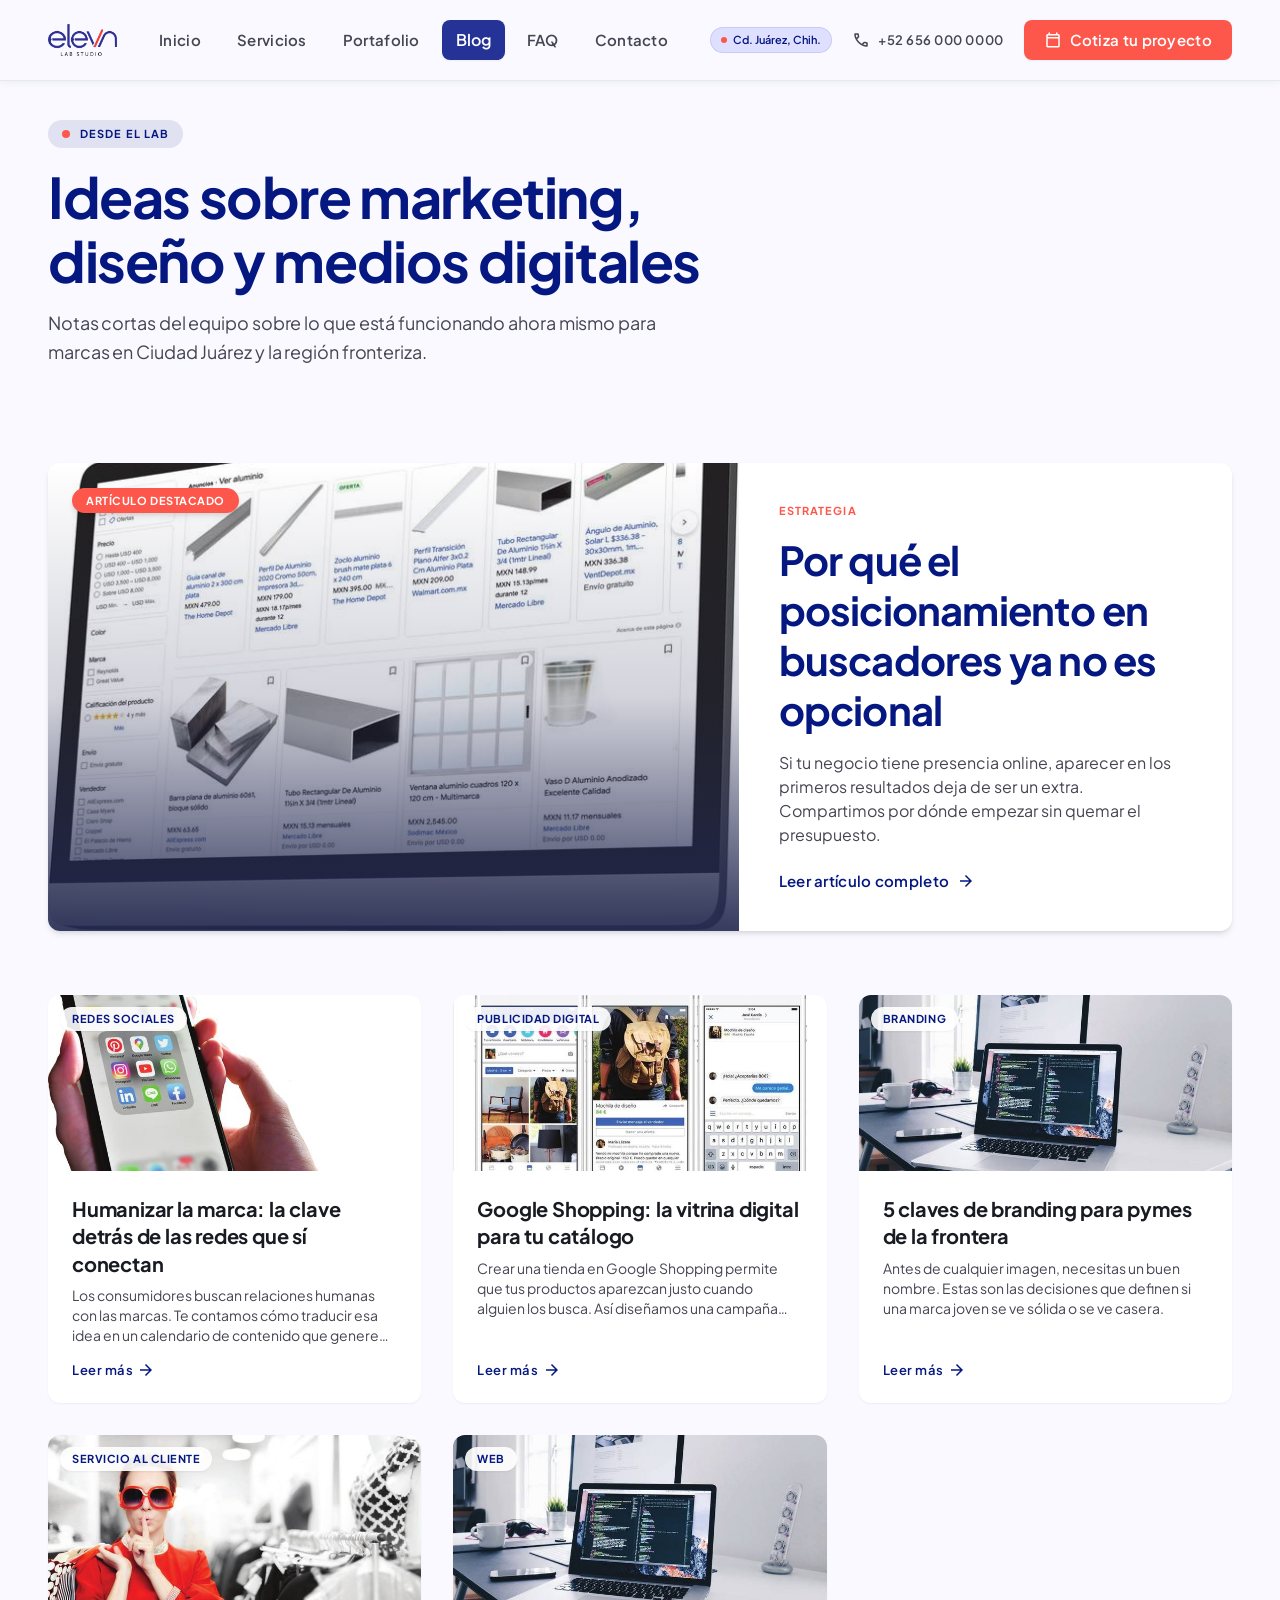
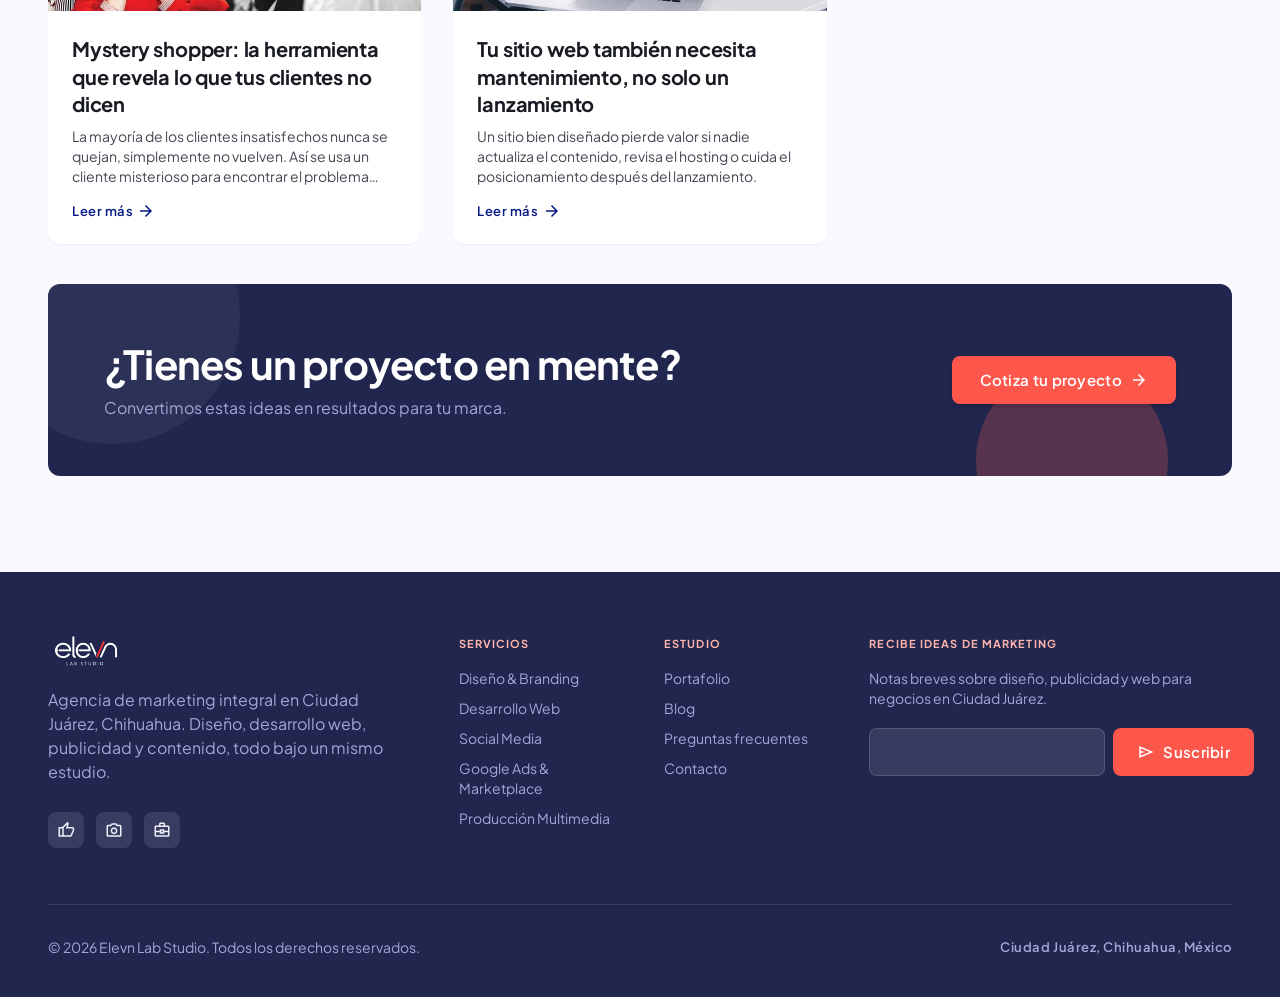
==== commit f0d8e7fa: "Add files via upload" ====
--- a/blog.html
+++ b/blog.html
@@ -15,7 +15,7 @@
 <nav class="hidden lg:flex items-center gap-1 xl:gap-2"><a class="font-label-lg text-label-lg text-on-surface-variant hover:text-on-surface hover:bg-surface-container-low px-3.5 py-2 rounded-lg transition-colors duration-200" href="inicio.html">Inicio</a><a class="font-label-lg text-label-lg text-on-surface-variant hover:text-on-surface hover:bg-surface-container-low px-3.5 py-2 rounded-lg transition-colors duration-200" href="servicios.html">Servicios</a><a class="font-label-lg text-label-lg text-on-surface-variant hover:text-on-surface hover:bg-surface-container-low px-3.5 py-2 rounded-lg transition-colors duration-200" href="portafolio.html">Portafolio</a><a aria-current="page" class="transition-colors duration-200 bg-primary-container text-on-primary font-semibold rounded-lg px-3.5 py-2 shadow-sm" href="blog.html">Blog</a><a class="font-label-lg text-label-lg text-on-surface-variant hover:text-on-surface hover:bg-surface-container-low px-3.5 py-2 rounded-lg transition-colors duration-200" href="faq.html">FAQ</a><a class="font-label-lg text-label-lg text-on-surface-variant hover:text-on-surface hover:bg-surface-container-low px-3.5 py-2 rounded-lg transition-colors duration-200" href="contacto.html">Contacto</a></nav>
 <div class="flex items-center gap-2.5 xl:gap-5">
 <span class="hidden sm:inline-flex lg:hidden xl:inline-flex items-center gap-1.5 px-2.5 py-1 rounded-full text-[11px] font-semibold bg-primary-fixed text-primary border border-primary/10">
-<span class="w-1.5 h-1.5 rounded-full bg-secondary-container animate-pulse"></span>Cd. Juárez
+<span class="w-1.5 h-1.5 rounded-full bg-secondary-container animate-pulse"></span>Cd. Juárez, Chih.
 </span>
 <a class="hidden md:flex items-center gap-2 font-label-md text-label-md text-on-surface-variant hover:text-primary transition-colors" href="tel:+526560000000">
 <span class="material-symbols-outlined text-[18px]">call</span><span>+52 656 000 0000</span>
@@ -129,8 +129,8 @@
 <footer class="w-full bg-tertiary text-inverse-on-surface">
 <div class="max-w-7xl mx-auto px-6 lg:px-12 pt-16 pb-10">
 <div class="grid grid-cols-1 md:grid-cols-2 lg:grid-cols-12 gap-12 mb-14">
-<div class="lg:col-span-4 flex flex-col gap-5">
-<img alt="Elevn Lab Studio" class="h-8 w-auto" style="height:32px;width:auto;display:block;" src="[data-uri]"/>
+<div class="lg:col-span-4 flex flex-col items-start gap-5">
+<img alt="Elevn Lab Studio" class="h-8 w-auto self-start flex-shrink-0" style="height:32px;width:75.9px;display:block;" src="[data-uri]"/>
 <p class="font-body-md text-body-md text-on-tertiary-container max-w-sm">Agencia de marketing integral en Ciudad Juárez, Chihuahua. Diseño, desarrollo web, publicidad y contenido, todo bajo un mismo estudio.</p>
 <div class="flex items-center gap-3 pt-2">
 <a class="w-9 h-9 rounded-lg bg-white/10 flex items-center justify-center hover:bg-secondary-container transition-all duration-200" aria-label="Facebook" href="#"><span class="material-symbols-outlined text-[18px]">thumb_up</span></a>
--- a/styles.css
+++ b/styles.css
@@ -1 +1 @@
-*,:after,:before{--tw-border-spacing-x:0;--tw-border-spacing-y:0;--tw-translate-x:0;--tw-translate-y:0;--tw-rotate:0;--tw-skew-x:0;--tw-skew-y:0;--tw-scale-x:1;--tw-scale-y:1;--tw-pan-x: ;--tw-pan-y: ;--tw-pinch-zoom: ;--tw-scroll-snap-strictness:proximity;--tw-gradient-from-position: ;--tw-gradient-via-position: ;--tw-gradient-to-position: ;--tw-ordinal: ;--tw-slashed-zero: ;--tw-numeric-figure: ;--tw-numeric-spacing: ;--tw-numeric-fraction: ;--tw-ring-inset: ;--tw-ring-offset-width:0px;--tw-ring-offset-color:#fff;--tw-ring-color:rgba(59,130,246,.5);--tw-ring-offset-shadow:0 0 #0000;--tw-ring-shadow:0 0 #0000;--tw-shadow:0 0 #0000;--tw-shadow-colored:0 0 #0000;--tw-blur: ;--tw-brightness: ;--tw-contrast: ;--tw-grayscale: ;--tw-hue-rotate: ;--tw-invert: ;--tw-saturate: ;--tw-sepia: ;--tw-drop-shadow: ;--tw-backdrop-blur: ;--tw-backdrop-brightness: ;--tw-backdrop-contrast: ;--tw-backdrop-grayscale: ;--tw-backdrop-hue-rotate: ;--tw-backdrop-invert: ;--tw-backdrop-opacity: ;--tw-backdrop-saturate: ;--tw-backdrop-sepia: ;--tw-contain-size: ;--tw-contain-layout: ;--tw-contain-paint: ;--tw-contain-style: }::backdrop{--tw-border-spacing-x:0;--tw-border-spacing-y:0;--tw-translate-x:0;--tw-translate-y:0;--tw-rotate:0;--tw-skew-x:0;--tw-skew-y:0;--tw-scale-x:1;--tw-scale-y:1;--tw-pan-x: ;--tw-pan-y: ;--tw-pinch-zoom: ;--tw-scroll-snap-strictness:proximity;--tw-gradient-from-position: ;--tw-gradient-via-position: ;--tw-gradient-to-position: ;--tw-ordinal: ;--tw-slashed-zero: ;--tw-numeric-figure: ;--tw-numeric-spacing: ;--tw-numeric-fraction: ;--tw-ring-inset: ;--tw-ring-offset-width:0px;--tw-ring-offset-color:#fff;--tw-ring-color:rgba(59,130,246,.5);--tw-ring-offset-shadow:0 0 #0000;--tw-ring-shadow:0 0 #0000;--tw-shadow:0 0 #0000;--tw-shadow-colored:0 0 #0000;--tw-blur: ;--tw-brightness: ;--tw-contrast: ;--tw-grayscale: ;--tw-hue-rotate: ;--tw-invert: ;--tw-saturate: ;--tw-sepia: ;--tw-drop-shadow: ;--tw-backdrop-blur: ;--tw-backdrop-brightness: ;--tw-backdrop-contrast: ;--tw-backdrop-grayscale: ;--tw-backdrop-hue-rotate: ;--tw-backdrop-invert: ;--tw-backdrop-opacity: ;--tw-backdrop-saturate: ;--tw-backdrop-sepia: ;--tw-contain-size: ;--tw-contain-layout: ;--tw-contain-paint: ;--tw-contain-style: }/*! tailwindcss v3.4.19 | MIT License | https://tailwindcss.com*/*,:after,:before{box-sizing:border-box;border:0 solid #e5e7eb}:after,:before{--tw-content:""}:host,html{line-height:1.5;-webkit-text-size-adjust:100%;-moz-tab-size:4;-o-tab-size:4;tab-size:4;font-family:ui-sans-serif,system-ui,sans-serif,Apple Color Emoji,Segoe UI Emoji,Segoe UI Symbol,Noto Color Emoji;font-feature-settings:normal;font-variation-settings:normal;-webkit-tap-highlight-color:transparent}body{margin:0;line-height:inherit}hr{height:0;color:inherit;border-top-width:1px}abbr:where([title]){-webkit-text-decoration:underline dotted;text-decoration:underline dotted}h1,h2,h3,h4,h5,h6{font-size:inherit;font-weight:inherit}a{color:inherit;text-decoration:inherit}b,strong{font-weight:bolder}code,kbd,pre,samp{font-family:ui-monospace,SFMono-Regular,Menlo,Monaco,Consolas,Liberation Mono,Courier New,monospace;font-feature-settings:normal;font-variation-settings:normal;font-size:1em}small{font-size:80%}sub,sup{font-size:75%;line-height:0;position:relative;vertical-align:baseline}sub{bottom:-.25em}sup{top:-.5em}table{text-indent:0;border-color:inherit;border-collapse:collapse}button,input,optgroup,select,textarea{font-family:inherit;font-feature-settings:inherit;font-variation-settings:inherit;font-size:100%;font-weight:inherit;line-height:inherit;letter-spacing:inherit;color:inherit;margin:0;padding:0}button,select{text-transform:none}button,input:where([type=button]),input:where([type=reset]),input:where([type=submit]){-webkit-appearance:button;background-color:transparent;background-image:none}:-moz-focusring{outline:auto}:-moz-ui-invalid{box-shadow:none}progress{vertical-align:baseline}::-webkit-inner-spin-button,::-webkit-outer-spin-button{height:auto}[type=search]{-webkit-appearance:textfield;outline-offset:-2px}::-webkit-search-decoration{-webkit-appearance:none}::-webkit-file-upload-button{-webkit-appearance:button;font:inherit}summary{display:list-item}blockquote,dd,dl,figure,h1,h2,h3,h4,h5,h6,hr,p,pre{margin:0}fieldset{margin:0}fieldset,legend{padding:0}menu,ol,ul{list-style:none;margin:0;padding:0}dialog{padding:0}textarea{resize:vertical}input::-moz-placeholder,textarea::-moz-placeholder{opacity:1;color:#9ca3af}input::placeholder,textarea::placeholder{opacity:1;color:#9ca3af}[role=button],button{cursor:pointer}:disabled{cursor:default}audio,canvas,embed,iframe,img,object,svg,video{display:block;vertical-align:middle}img,video{max-width:100%;height:auto}[hidden]:where(:not([hidden=until-found])){display:none}body,html{margin:0;padding:0}body{overscroll-behavior:none}main>:first-child{margin-top:0!important}main>:last-child{margin-bottom:0!important}.container{width:100%}@media (min-width:640px){.container{max-width:640px}}@media (min-width:768px){.container{max-width:768px}}@media (min-width:1024px){.container{max-width:1024px}}@media (min-width:1280px){.container{max-width:1280px}}@media (min-width:1536px){.container{max-width:1536px}}.pointer-events-none{pointer-events:none}.fixed{position:fixed}.absolute{position:absolute}.relative{position:relative}.inset-0{inset:0}.-bottom-20{bottom:-5rem}.-bottom-6{bottom:-1.5rem}.-left-16{left:-4rem}.-left-20{left:-5rem}.-right-4{right:-1rem}.-top-24{top:-6rem}.-top-32{top:-8rem}.bottom-0{bottom:0}.left-0{left:0}.left-1\/2{left:50%}.left-1\/4{left:25%}.left-3{left:.75rem}.left-3\.5{left:.875rem}.left-4{left:1rem}.left-6{left:1.5rem}.right-0{right:0}.right-10{right:2.5rem}.right-16{right:4rem}.right-2{right:.5rem}.right-4{right:1rem}.top-0{top:0}.top-1\/3{top:33.333333%}.top-2{top:.5rem}.top-3{top:.75rem}.top-4{top:1rem}.top-48{top:12rem}.top-6{top:1.5rem}.-z-10{z-index:-10}.z-10{z-index:10}.z-40{z-index:40}.z-50{z-index:50}.z-\[100\]{z-index:100}.mx-auto{margin-left:auto;margin-right:auto}.-mt-14{margin-top:-3.5rem}.-mt-2{margin-top:-.5rem}.-mt-4{margin-top:-1rem}.mb-1{margin-bottom:.25rem}.mb-10{margin-bottom:2.5rem}.mb-12{margin-bottom:3rem}.mb-14{margin-bottom:3.5rem}.mb-16{margin-bottom:4rem}.mb-2{margin-bottom:.5rem}.mb-4{margin-bottom:1rem}.mb-5{margin-bottom:1.25rem}.mb-6{margin-bottom:1.5rem}.mb-8{margin-bottom:2rem}.mt-0\.5{margin-top:.125rem}.mt-1{margin-top:.25rem}.mt-1\.5{margin-top:.375rem}.mt-10{margin-top:2.5rem}.mt-2{margin-top:.5rem}.mt-4{margin-top:1rem}.mt-8{margin-top:2rem}.line-clamp-3{overflow:hidden;display:-webkit-box;-webkit-box-orient:vertical;-webkit-line-clamp:3}.block{display:block}.inline-block{display:inline-block}.flex{display:flex}.inline-flex{display:inline-flex}.grid{display:grid}.hidden{display:none}.h-1\.5{height:.375rem}.h-10{height:2.5rem}.h-12{height:3rem}.h-14{height:3.5rem}.h-2{height:.5rem}.h-20{height:5rem}.h-40{height:10rem}.h-44{height:11rem}.h-48{height:12rem}.h-5{height:1.25rem}.h-56{height:14rem}.h-6{height:1.5rem}.h-64{height:16rem}.h-7{height:1.75rem}.h-72{height:18rem}.h-8{height:2rem}.h-80{height:20rem}.h-9{height:2.25rem}.h-96{height:24rem}.h-\[360px\]{height:360px}.h-full{height:100%}.min-h-\[130px\]{min-height:130px}.min-h-\[280px\]{min-height:280px}.min-h-\[calc\(100vh-80px\)\]{min-height:calc(100vh - 80px)}.w-1\.5{width:.375rem}.w-10{width:2.5rem}.w-12{width:3rem}.w-14{width:3.5rem}.w-2{width:.5rem}.w-32{width:8rem}.w-48{width:12rem}.w-5{width:1.25rem}.w-6{width:1.5rem}.w-64{width:16rem}.w-80{width:20rem}.w-9{width:2.25rem}.w-96{width:24rem}.w-\[980px\]{width:980px}.w-auto{width:auto}.w-full{width:100%}.max-w-2xl{max-width:42rem}.max-w-3xl{max-width:48rem}.max-w-4xl{max-width:56rem}.max-w-5xl{max-width:64rem}.max-w-7xl{max-width:80rem}.max-w-md{max-width:28rem}.max-w-sm{max-width:24rem}.max-w-xl{max-width:36rem}.flex-1{flex:1 1 0%}.shrink-0{flex-shrink:0}.-translate-x-1\/2{--tw-translate-x:-50%}.-translate-x-1\/2,.translate-x-full{transform:translate(var(--tw-translate-x),var(--tw-translate-y)) rotate(var(--tw-rotate)) skewX(var(--tw-skew-x)) skewY(var(--tw-skew-y)) scaleX(var(--tw-scale-x)) scaleY(var(--tw-scale-y))}.translate-x-full{--tw-translate-x:100%}.rotate-180{--tw-rotate:180deg;transform:translate(var(--tw-translate-x),var(--tw-translate-y)) rotate(var(--tw-rotate)) skewX(var(--tw-skew-x)) skewY(var(--tw-skew-y)) scaleX(var(--tw-scale-x)) scaleY(var(--tw-scale-y))}@keyframes pulse{50%{opacity:.5}}.animate-pulse{animation:pulse 2s cubic-bezier(.4,0,.6,1) infinite}.cursor-pointer{cursor:pointer}.resize-y{resize:vertical}.appearance-none{-webkit-appearance:none;-moz-appearance:none;appearance:none}.grid-cols-1{grid-template-columns:repeat(1,minmax(0,1fr))}.grid-cols-3{grid-template-columns:repeat(3,minmax(0,1fr))}.flex-col{flex-direction:column}.flex-wrap{flex-wrap:wrap}.items-start{align-items:flex-start}.items-center{align-items:center}.items-stretch{align-items:stretch}.justify-center{justify-content:center}.justify-between{justify-content:space-between}.justify-around{justify-content:space-around}.gap-1{gap:.25rem}.gap-1\.5{gap:.375rem}.gap-10{gap:2.5rem}.gap-12{gap:3rem}.gap-2{gap:.5rem}.gap-2\.5{gap:.625rem}.gap-3{gap:.75rem}.gap-3\.5{gap:.875rem}.gap-4{gap:1rem}.gap-5{gap:1.25rem}.gap-6{gap:1.5rem}.gap-8{gap:2rem}.gap-x-10{-moz-column-gap:2.5rem;column-gap:2.5rem}.gap-y-4{row-gap:1rem}.space-y-2>:not([hidden])~:not([hidden]){--tw-space-y-reverse:0;margin-top:calc(.5rem*(1 - var(--tw-space-y-reverse)));margin-bottom:calc(.5rem*var(--tw-space-y-reverse))}.space-y-3>:not([hidden])~:not([hidden]){--tw-space-y-reverse:0;margin-top:calc(.75rem*(1 - var(--tw-space-y-reverse)));margin-bottom:calc(.75rem*var(--tw-space-y-reverse))}.space-y-4>:not([hidden])~:not([hidden]){--tw-space-y-reverse:0;margin-top:calc(1rem*(1 - var(--tw-space-y-reverse)));margin-bottom:calc(1rem*var(--tw-space-y-reverse))}.divide-x>:not([hidden])~:not([hidden]){--tw-divide-x-reverse:0;border-right-width:calc(1px*var(--tw-divide-x-reverse));border-left-width:calc(1px*(1 - var(--tw-divide-x-reverse)))}.divide-surface-container-high>:not([hidden])~:not([hidden]){--tw-divide-opacity:1;border-color:rgb(230 232 242/var(--tw-divide-opacity,1))}.overflow-hidden{overflow:hidden}.whitespace-nowrap{white-space:nowrap}.rounded-2xl{border-radius:1rem}.rounded-3xl{border-radius:1.5rem}.rounded-full{border-radius:9999px}.rounded-lg{border-radius:.5rem}.rounded-md{border-radius:.375rem}.rounded-xl{border-radius:.75rem}.border{border-width:1px}.border-y{border-top-width:1px}.border-b,.border-y{border-bottom-width:1px}.border-l-4{border-left-width:4px}.border-t{border-top-width:1px}.border-primary-container\/\[0\.08\]{border-color:rgba(37,51,150,.08)}.border-primary\/10{border-color:rgba(5,23,129,.1)}.border-secondary-container{--tw-border-opacity:1;border-color:rgb(253 87 75/var(--tw-border-opacity,1))}.border-surface-container-high{--tw-border-opacity:1;border-color:rgb(230 232 242/var(--tw-border-opacity,1))}.border-white\/10{border-color:hsla(0,0%,100%,.1)}.border-white\/15{border-color:hsla(0,0%,100%,.15)}.bg-emerald-500{--tw-bg-opacity:1;background-color:rgb(16 185 129/var(--tw-bg-opacity,1))}.bg-primary-container{--tw-bg-opacity:1;background-color:rgb(37 51 150/var(--tw-bg-opacity,1))}.bg-primary-fixed{--tw-bg-opacity:1;background-color:rgb(223 224 255/var(--tw-bg-opacity,1))}.bg-primary-fixed\/40{background-color:rgba(223,224,255,.4)}.bg-primary\/10{background-color:rgba(5,23,129,.1)}.bg-secondary-container{--tw-bg-opacity:1;background-color:rgb(253 87 75/var(--tw-bg-opacity,1))}.bg-secondary-container\/15{background-color:rgba(253,87,75,.15)}.bg-secondary-container\/25{background-color:rgba(253,87,75,.25)}.bg-secondary-fixed{--tw-bg-opacity:1;background-color:rgb(255 218 214/var(--tw-bg-opacity,1))}.bg-secondary-fixed\/60{background-color:hsla(6,100%,92%,.6)}.bg-surface{--tw-bg-opacity:1;background-color:rgb(249 249 255/var(--tw-bg-opacity,1))}.bg-surface-container-high{--tw-bg-opacity:1;background-color:rgb(230 232 242/var(--tw-bg-opacity,1))}.bg-surface-container-low{--tw-bg-opacity:1;background-color:rgb(242 243 254/var(--tw-bg-opacity,1))}.bg-surface-container-lowest{--tw-bg-opacity:1;background-color:rgb(255 255 255/var(--tw-bg-opacity,1))}.bg-surface-container-lowest\/90{background-color:hsla(0,0%,100%,.9)}.bg-surface\/95{background-color:rgba(249,249,255,.95)}.bg-tertiary{--tw-bg-opacity:1;background-color:rgb(32 38 78/var(--tw-bg-opacity,1))}.bg-tertiary-fixed{--tw-bg-opacity:1;background-color:rgb(223 224 255/var(--tw-bg-opacity,1))}.bg-white\/10{background-color:hsla(0,0%,100%,.1)}.bg-white\/5{background-color:hsla(0,0%,100%,.05)}.bg-gradient-to-b{background-image:linear-gradient(to bottom,var(--tw-gradient-stops))}.bg-gradient-to-t{background-image:linear-gradient(to top,var(--tw-gradient-stops))}.from-primary-fixed-dim\/40{--tw-gradient-from:rgba(188,194,255,.4) var(--tw-gradient-from-position);--tw-gradient-to:rgba(188,194,255,0) var(--tw-gradient-to-position);--tw-gradient-stops:var(--tw-gradient-from),var(--tw-gradient-to)}.from-surface-container-lowest{--tw-gradient-from:#fff var(--tw-gradient-from-position);--tw-gradient-to:hsla(0,0%,100%,0) var(--tw-gradient-to-position);--tw-gradient-stops:var(--tw-gradient-from),var(--tw-gradient-to)}.from-tertiary\/90{--tw-gradient-from:rgba(32,38,78,.9) var(--tw-gradient-from-position);--tw-gradient-to:rgba(32,38,78,0) var(--tw-gradient-to-position);--tw-gradient-stops:var(--tw-gradient-from),var(--tw-gradient-to)}.via-surface-container\/60{--tw-gradient-to:rgba(236,237,248,0) var(--tw-gradient-to-position);--tw-gradient-stops:var(--tw-gradient-from),rgba(236,237,248,.6) var(--tw-gradient-via-position),var(--tw-gradient-to)}.via-tertiary\/20{--tw-gradient-to:rgba(32,38,78,0) var(--tw-gradient-to-position);--tw-gradient-stops:var(--tw-gradient-from),rgba(32,38,78,.2) var(--tw-gradient-via-position),var(--tw-gradient-to)}.to-surface-container-low\/60{--tw-gradient-to:rgba(242,243,254,.6) var(--tw-gradient-to-position)}.to-transparent{--tw-gradient-to:transparent var(--tw-gradient-to-position)}.stroke-current{stroke:currentColor}.object-cover{-o-object-fit:cover;object-fit:cover}.p-10{padding:2.5rem}.p-3{padding:.75rem}.p-3\.5{padding:.875rem}.p-4{padding:1rem}.p-5{padding:1.25rem}.p-6{padding:1.5rem}.p-7{padding:1.75rem}.p-8{padding:2rem}.px-1{padding-left:.25rem;padding-right:.25rem}.px-2{padding-left:.5rem;padding-right:.5rem}.px-2\.5{padding-left:.625rem;padding-right:.625rem}.px-3{padding-left:.75rem;padding-right:.75rem}.px-3\.5{padding-left:.875rem;padding-right:.875rem}.px-4{padding-left:1rem;padding-right:1rem}.px-5{padding-left:1.25rem;padding-right:1.25rem}.px-6{padding-left:1.5rem;padding-right:1.5rem}.px-7{padding-left:1.75rem;padding-right:1.75rem}.py-0\.5{padding-top:.125rem;padding-bottom:.125rem}.py-1{padding-top:.25rem;padding-bottom:.25rem}.py-1\.5{padding-top:.375rem;padding-bottom:.375rem}.py-10{padding-top:2.5rem;padding-bottom:2.5rem}.py-16{padding-top:4rem;padding-bottom:4rem}.py-2{padding-top:.5rem;padding-bottom:.5rem}.py-2\.5{padding-top:.625rem;padding-bottom:.625rem}.py-20{padding-top:5rem;padding-bottom:5rem}.py-3{padding-top:.75rem;padding-bottom:.75rem}.py-3\.5{padding-top:.875rem;padding-bottom:.875rem}.py-4{padding-top:1rem;padding-bottom:1rem}.py-6{padding-top:1.5rem;padding-bottom:1.5rem}.py-8{padding-top:2rem;padding-bottom:2rem}.pb-10{padding-bottom:2.5rem}.pb-14{padding-bottom:3.5rem}.pb-20{padding-bottom:5rem}.pb-24{padding-bottom:6rem}.pb-3{padding-bottom:.75rem}.pb-4{padding-bottom:1rem}.pb-5{padding-bottom:1.25rem}.pb-8{padding-bottom:2rem}.pl-10{padding-left:2.5rem}.pl-5{padding-left:1.25rem}.pr-4{padding-right:1rem}.pt-10{padding-top:2.5rem}.pt-12{padding-top:3rem}.pt-16{padding-top:4rem}.pt-2{padding-top:.5rem}.pt-20{padding-top:5rem}.pt-3{padding-top:.75rem}.pt-6{padding-top:1.5rem}.pt-8{padding-top:2rem}.text-left{text-align:left}.text-center{text-align:center}.font-body-lg,.font-body-md,.font-body-sm,.font-display,.font-headline-lg,.font-headline-sm,.font-headline-xl-mobile,.font-label-lg,.font-label-md,.font-label-sm{font-family:Plus Jakarta Sans}.text-2xl{font-size:1.5rem;line-height:2rem}.text-\[10px\]{font-size:10px}.text-\[11px\]{font-size:11px}.text-\[13px\]{font-size:13px}.text-\[14px\]{font-size:14px}.text-\[16px\]{font-size:16px}.text-\[18px\]{font-size:18px}.text-\[20px\]{font-size:20px}.text-\[22px\]{font-size:22px}.text-\[24px\]{font-size:24px}.text-\[28px\]{font-size:28px}.text-body-lg{font-size:18px;line-height:28px;letter-spacing:-.005em;font-weight:400}.text-body-md{font-size:16px;line-height:24px}.text-body-md,.text-body-sm{letter-spacing:0;font-weight:400}.text-body-sm{font-size:14px;line-height:20px}.text-headline-lg{font-size:40px;line-height:48px;letter-spacing:-.02em;font-weight:700}.text-headline-sm{font-size:20px;line-height:28px;letter-spacing:-.01em;font-weight:600}.text-headline-xl-mobile{font-size:36px;line-height:44px;letter-spacing:-.02em;font-weight:700}.text-label-lg{font-size:15px;line-height:20px;letter-spacing:.02em;font-weight:600}.text-label-md{font-size:13px;line-height:18px;letter-spacing:.04em;font-weight:600}.text-label-sm{font-size:11px;line-height:16px;letter-spacing:.08em;font-weight:700}.text-xs{font-size:.75rem;line-height:1rem}.font-bold{font-weight:700}.font-extrabold{font-weight:800}.font-semibold{font-weight:600}.uppercase{text-transform:uppercase}.leading-\[1\.05\]{line-height:1.05}.leading-\[1\.08\]{line-height:1.08}.leading-none{line-height:1}.leading-relaxed{line-height:1.625}.leading-snug{line-height:1.375}.leading-tight{line-height:1.25}.tracking-tight{letter-spacing:-.025em}.tracking-wider{letter-spacing:.05em}.tracking-widest{letter-spacing:.1em}.text-inverse-on-surface{--tw-text-opacity:1;color:rgb(239 240 251/var(--tw-text-opacity,1))}.text-on-primary,.text-on-secondary{--tw-text-opacity:1;color:rgb(255 255 255/var(--tw-text-opacity,1))}.text-on-secondary-fixed{--tw-text-opacity:1;color:rgb(65 0 2/var(--tw-text-opacity,1))}.text-on-surface{--tw-text-opacity:1;color:rgb(25 27 35/var(--tw-text-opacity,1))}.text-on-surface-variant{--tw-text-opacity:1;color:rgb(69 70 82/var(--tw-text-opacity,1))}.text-on-tertiary-container{--tw-text-opacity:1;color:rgb(162 167 215/var(--tw-text-opacity,1))}.text-outline{--tw-text-opacity:1;color:rgb(118 118 132/var(--tw-text-opacity,1))}.text-primary{--tw-text-opacity:1;color:rgb(5 23 129/var(--tw-text-opacity,1))}.text-primary-container{--tw-text-opacity:1;color:rgb(37 51 150/var(--tw-text-opacity,1))}.text-secondary{--tw-text-opacity:1;color:rgb(182 35 32/var(--tw-text-opacity,1))}.text-secondary-container{--tw-text-opacity:1;color:rgb(253 87 75/var(--tw-text-opacity,1))}.text-secondary-fixed-dim{--tw-text-opacity:1;color:rgb(255 180 171/var(--tw-text-opacity,1))}.text-tertiary{--tw-text-opacity:1;color:rgb(32 38 78/var(--tw-text-opacity,1))}.text-white{--tw-text-opacity:1;color:rgb(255 255 255/var(--tw-text-opacity,1))}.antialiased{-webkit-font-smoothing:antialiased;-moz-osx-font-smoothing:grayscale}.opacity-30{opacity:.3}.opacity-40{opacity:.4}.shadow-\[0_1px_8px_rgba\(13\2c 19\2c 59\2c 0\.06\)\]{--tw-shadow:0 1px 8px rgba(13,19,59,.06);--tw-shadow-colored:0 1px 8px var(--tw-shadow-color)}.shadow-\[0_1px_8px_rgba\(13\2c 19\2c 59\2c 0\.06\)\],.shadow-card{box-shadow:var(--tw-ring-offset-shadow,0 0 #0000),var(--tw-ring-shadow,0 0 #0000),var(--tw-shadow)}.shadow-card{--tw-shadow:0 12px 35px -6px rgba(37,51,150,.08);--tw-shadow-colored:0 12px 35px -6px var(--tw-shadow-color)}.shadow-cta{--tw-shadow:0 10px 24px -3px rgba(253,87,75,.35);--tw-shadow-colored:0 10px 24px -3px var(--tw-shadow-color)}.shadow-cta,.shadow-float{box-shadow:var(--tw-ring-offset-shadow,0 0 #0000),var(--tw-ring-shadow,0 0 #0000),var(--tw-shadow)}.shadow-float{--tw-shadow:0 20px 40px -10px rgba(15,23,42,.12);--tw-shadow-colored:0 20px 40px -10px var(--tw-shadow-color)}.shadow-md{--tw-shadow:0 4px 6px -1px rgba(0,0,0,.1),0 2px 4px -2px rgba(0,0,0,.1);--tw-shadow-colored:0 4px 6px -1px var(--tw-shadow-color),0 2px 4px -2px var(--tw-shadow-color)}.shadow-md,.shadow-sm{box-shadow:var(--tw-ring-offset-shadow,0 0 #0000),var(--tw-ring-shadow,0 0 #0000),var(--tw-shadow)}.shadow-sm{--tw-shadow:0 1px 2px 0 rgba(0,0,0,.05);--tw-shadow-colored:0 1px 2px 0 var(--tw-shadow-color)}.shadow-subtle{--tw-shadow:0 8px 30px -4px rgba(15,23,42,.05);--tw-shadow-colored:0 8px 30px -4px var(--tw-shadow-color);box-shadow:var(--tw-ring-offset-shadow,0 0 #0000),var(--tw-ring-shadow,0 0 #0000),var(--tw-shadow)}.ring-2{--tw-ring-offset-shadow:var(--tw-ring-inset) 0 0 0 var(--tw-ring-offset-width) var(--tw-ring-offset-color);--tw-ring-shadow:var(--tw-ring-inset) 0 0 0 calc(2px + var(--tw-ring-offset-width)) var(--tw-ring-color)}.ring-2,.ring-4{box-shadow:var(--tw-ring-offset-shadow),var(--tw-ring-shadow),var(--tw-shadow,0 0 #0000)}.ring-4{--tw-ring-offset-shadow:var(--tw-ring-inset) 0 0 0 var(--tw-ring-offset-width) var(--tw-ring-offset-color);--tw-ring-shadow:var(--tw-ring-inset) 0 0 0 calc(4px + var(--tw-ring-offset-width)) var(--tw-ring-color)}.ring-secondary-container{--tw-ring-opacity:1;--tw-ring-color:rgb(253 87 75/var(--tw-ring-opacity,1))}.ring-surface-container-lowest{--tw-ring-opacity:1;--tw-ring-color:rgb(255 255 255/var(--tw-ring-opacity,1))}.blur-3xl{--tw-blur:blur(64px);filter:var(--tw-blur) var(--tw-brightness) var(--tw-contrast) var(--tw-grayscale) var(--tw-hue-rotate) var(--tw-invert) var(--tw-saturate) var(--tw-sepia) var(--tw-drop-shadow)}.backdrop-blur-md{--tw-backdrop-blur:blur(12px);-webkit-backdrop-filter:var(--tw-backdrop-blur) var(--tw-backdrop-brightness) var(--tw-backdrop-contrast) var(--tw-backdrop-grayscale) var(--tw-backdrop-hue-rotate) var(--tw-backdrop-invert) var(--tw-backdrop-opacity) var(--tw-backdrop-saturate) var(--tw-backdrop-sepia);backdrop-filter:var(--tw-backdrop-blur) var(--tw-backdrop-brightness) var(--tw-backdrop-contrast) var(--tw-backdrop-grayscale) var(--tw-backdrop-hue-rotate) var(--tw-backdrop-invert) var(--tw-backdrop-opacity) var(--tw-backdrop-saturate) var(--tw-backdrop-sepia)}.transition-all{transition-property:all;transition-timing-function:cubic-bezier(.4,0,.2,1);transition-duration:.15s}.transition-colors{transition-property:color,background-color,border-color,text-decoration-color,fill,stroke;transition-timing-function:cubic-bezier(.4,0,.2,1);transition-duration:.15s}.transition-transform{transition-property:transform;transition-timing-function:cubic-bezier(.4,0,.2,1);transition-duration:.15s}.duration-200{transition-duration:.2s}.duration-300{transition-duration:.3s}.duration-500{transition-duration:.5s}.duration-700{transition-duration:.7s}::-webkit-scrollbar{display:none}.material-symbols-outlined{font-variation-settings:"FILL" 0,"wght" 400,"GRAD" 0,"opsz" 24;vertical-align:middle}.faq-content{display:grid;grid-template-rows:0fr;transition:grid-template-rows .3s cubic-bezier(.4,0,.2,1),opacity .3s cubic-bezier(.4,0,.2,1);opacity:0}.faq-content>div{overflow:hidden}.faq-item.is-open .faq-content{grid-template-rows:1fr;opacity:1}#mobileMenu{transition:transform .32s cubic-bezier(.4,0,.2,1)}.bg-ambient{background-image:radial-gradient(at 10% 12%,rgba(37,51,150,.06) 0,transparent 50%),radial-gradient(at 90% 20%,rgba(253,87,75,.06) 0,transparent 50%)}.no-scrollbar::-webkit-scrollbar{display:none}.no-scrollbar{-ms-overflow-style:none;scrollbar-width:none}.selection\:bg-primary-fixed ::-moz-selection{--tw-bg-opacity:1;background-color:rgb(223 224 255/var(--tw-bg-opacity,1))}.selection\:bg-primary-fixed ::selection{--tw-bg-opacity:1;background-color:rgb(223 224 255/var(--tw-bg-opacity,1))}.selection\:text-on-primary-fixed ::-moz-selection{--tw-text-opacity:1;color:rgb(0 12 97/var(--tw-text-opacity,1))}.selection\:text-on-primary-fixed ::selection{--tw-text-opacity:1;color:rgb(0 12 97/var(--tw-text-opacity,1))}.selection\:bg-primary-fixed::-moz-selection{--tw-bg-opacity:1;background-color:rgb(223 224 255/var(--tw-bg-opacity,1))}.selection\:bg-primary-fixed::selection{--tw-bg-opacity:1;background-color:rgb(223 224 255/var(--tw-bg-opacity,1))}.selection\:text-on-primary-fixed::-moz-selection{--tw-text-opacity:1;color:rgb(0 12 97/var(--tw-text-opacity,1))}.selection\:text-on-primary-fixed::selection{--tw-text-opacity:1;color:rgb(0 12 97/var(--tw-text-opacity,1))}.placeholder\:text-outline::-moz-placeholder{--tw-text-opacity:1;color:rgb(118 118 132/var(--tw-text-opacity,1))}.placeholder\:text-outline::placeholder{--tw-text-opacity:1;color:rgb(118 118 132/var(--tw-text-opacity,1))}.placeholder\:text-tertiary-container\/70::-moz-placeholder{color:rgba(54,60,101,.7)}.placeholder\:text-tertiary-container\/70::placeholder{color:rgba(54,60,101,.7)}.hover\:-translate-y-0\.5:hover{--tw-translate-y:-0.125rem;transform:translate(var(--tw-translate-x),var(--tw-translate-y)) rotate(var(--tw-rotate)) skewX(var(--tw-skew-x)) skewY(var(--tw-skew-y)) scaleX(var(--tw-scale-x)) scaleY(var(--tw-scale-y))}.hover\:bg-primary-fixed:hover{--tw-bg-opacity:1;background-color:rgb(223 224 255/var(--tw-bg-opacity,1))}.hover\:bg-secondary:hover{--tw-bg-opacity:1;background-color:rgb(182 35 32/var(--tw-bg-opacity,1))}.hover\:bg-secondary-container:hover{--tw-bg-opacity:1;background-color:rgb(253 87 75/var(--tw-bg-opacity,1))}.hover\:bg-surface-container-low:hover{--tw-bg-opacity:1;background-color:rgb(242 243 254/var(--tw-bg-opacity,1))}.hover\:text-on-surface:hover{--tw-text-opacity:1;color:rgb(25 27 35/var(--tw-text-opacity,1))}.hover\:text-primary:hover{--tw-text-opacity:1;color:rgb(5 23 129/var(--tw-text-opacity,1))}.hover\:text-secondary-container:hover{--tw-text-opacity:1;color:rgb(253 87 75/var(--tw-text-opacity,1))}.hover\:text-white:hover{--tw-text-opacity:1;color:rgb(255 255 255/var(--tw-text-opacity,1))}.hover\:shadow-card:hover{--tw-shadow:0 12px 35px -6px rgba(37,51,150,.08);--tw-shadow-colored:0 12px 35px -6px var(--tw-shadow-color)}.hover\:shadow-card:hover,.hover\:shadow-xl:hover{box-shadow:var(--tw-ring-offset-shadow,0 0 #0000),var(--tw-ring-shadow,0 0 #0000),var(--tw-shadow)}.hover\:shadow-xl:hover{--tw-shadow:0 20px 25px -5px rgba(0,0,0,.1),0 8px 10px -6px rgba(0,0,0,.1);--tw-shadow-colored:0 20px 25px -5px var(--tw-shadow-color),0 8px 10px -6px var(--tw-shadow-color)}.focus\:border-secondary-container:focus{--tw-border-opacity:1;border-color:rgb(253 87 75/var(--tw-border-opacity,1))}.focus\:bg-surface-container-lowest:focus{--tw-bg-opacity:1;background-color:rgb(255 255 255/var(--tw-bg-opacity,1))}.focus\:outline-none:focus{outline:2px solid transparent;outline-offset:2px}.focus\:ring-2:focus{--tw-ring-offset-shadow:var(--tw-ring-inset) 0 0 0 var(--tw-ring-offset-width) var(--tw-ring-offset-color);--tw-ring-shadow:var(--tw-ring-inset) 0 0 0 calc(2px + var(--tw-ring-offset-width)) var(--tw-ring-color);box-shadow:var(--tw-ring-offset-shadow),var(--tw-ring-shadow),var(--tw-shadow,0 0 #0000)}.focus\:ring-primary:focus{--tw-ring-opacity:1;--tw-ring-color:rgb(5 23 129/var(--tw-ring-opacity,1))}.focus\:ring-secondary-container\/25:focus{--tw-ring-color:rgba(253,87,75,.25)}.active\:translate-y-0:active{--tw-translate-y:0px}.active\:scale-90:active,.active\:translate-y-0:active{transform:translate(var(--tw-translate-x),var(--tw-translate-y)) rotate(var(--tw-rotate)) skewX(var(--tw-skew-x)) skewY(var(--tw-skew-y)) scaleX(var(--tw-scale-x)) scaleY(var(--tw-scale-y))}.active\:scale-90:active{--tw-scale-x:.9;--tw-scale-y:.9}.active\:scale-\[0\.98\]:active{--tw-scale-x:0.98;--tw-scale-y:0.98}.active\:scale-\[0\.98\]:active,.group:hover .group-hover\:translate-x-1{transform:translate(var(--tw-translate-x),var(--tw-translate-y)) rotate(var(--tw-rotate)) skewX(var(--tw-skew-x)) skewY(var(--tw-skew-y)) scaleX(var(--tw-scale-x)) scaleY(var(--tw-scale-y))}.group:hover .group-hover\:translate-x-1{--tw-translate-x:0.25rem}.group:hover .group-hover\:scale-105{--tw-scale-x:1.05;--tw-scale-y:1.05}.group:hover .group-hover\:scale-105,.group:hover .group-hover\:scale-110{transform:translate(var(--tw-translate-x),var(--tw-translate-y)) rotate(var(--tw-rotate)) skewX(var(--tw-skew-x)) skewY(var(--tw-skew-y)) scaleX(var(--tw-scale-x)) scaleY(var(--tw-scale-y))}.group:hover .group-hover\:scale-110{--tw-scale-x:1.1;--tw-scale-y:1.1}.group:hover .group-hover\:text-primary{--tw-text-opacity:1;color:rgb(5 23 129/var(--tw-text-opacity,1))}@media (min-width:640px){.sm\:block{display:block}.sm\:inline-flex{display:inline-flex}.sm\:w-auto{width:auto}.sm\:grid-cols-2{grid-template-columns:repeat(2,minmax(0,1fr))}.sm\:flex-row{flex-direction:row}.sm\:gap-6{gap:1.5rem}}@media (min-width:768px){.md\:flex{display:flex}.md\:grid-cols-2{grid-template-columns:repeat(2,minmax(0,1fr))}.md\:grid-cols-3{grid-template-columns:repeat(3,minmax(0,1fr))}.md\:grid-cols-4{grid-template-columns:repeat(4,minmax(0,1fr))}.md\:flex-row{flex-direction:row}.md\:items-end{align-items:flex-end}}@media (min-width:1024px){.lg\:col-span-2{grid-column:span 2/span 2}.lg\:col-span-4{grid-column:span 4/span 4}.lg\:col-span-5{grid-column:span 5/span 5}.lg\:col-span-7{grid-column:span 7/span 7}.lg\:mt-0{margin-top:0}.lg\:flex{display:flex}.lg\:hidden{display:none}.lg\:h-12{height:3rem}.lg\:min-h-\[400px\]{min-height:400px}.lg\:w-12{width:3rem}.lg\:rotate-1{--tw-rotate:1deg;transform:translate(var(--tw-translate-x),var(--tw-translate-y)) rotate(var(--tw-rotate)) skewX(var(--tw-skew-x)) skewY(var(--tw-skew-y)) scaleX(var(--tw-scale-x)) scaleY(var(--tw-scale-y))}.lg\:grid-cols-12{grid-template-columns:repeat(12,minmax(0,1fr))}.lg\:grid-cols-3{grid-template-columns:repeat(3,minmax(0,1fr))}.lg\:grid-cols-4{grid-template-columns:repeat(4,minmax(0,1fr))}.lg\:flex-row{flex-direction:row}.lg\:items-end{align-items:flex-end}.lg\:gap-12{gap:3rem}.lg\:gap-6{gap:1.5rem}.lg\:p-10{padding:2.5rem}.lg\:p-14{padding:3.5rem}.lg\:p-6{padding:1.5rem}.lg\:px-12{padding-left:3rem;padding-right:3rem}.lg\:px-8{padding-left:2rem;padding-right:2rem}.lg\:py-20{padding-top:5rem;padding-bottom:5rem}.lg\:py-24{padding-top:6rem;padding-bottom:6rem}.lg\:pb-0{padding-bottom:0}.lg\:pb-20{padding-bottom:5rem}.lg\:pb-24{padding-bottom:6rem}.lg\:pt-12{padding-top:3rem}.lg\:text-left{text-align:left}.lg\:font-headline-xl{font-family:Plus Jakarta Sans}.lg\:text-3xl{font-size:1.875rem;line-height:2.25rem}.lg\:text-\[24px\]{font-size:24px}.lg\:text-display{font-size:72px;line-height:80px;letter-spacing:-.03em;font-weight:800}.lg\:text-headline-xl{font-size:56px;line-height:64px;letter-spacing:-.025em;font-weight:700}.lg\:text-sm{font-size:.875rem;line-height:1.25rem}}@media (min-width:1280px){.xl\:inline-flex{display:inline-flex}.xl\:gap-2{gap:.5rem}.xl\:gap-5{gap:1.25rem}}+*,:after,:before{--tw-border-spacing-x:0;--tw-border-spacing-y:0;--tw-translate-x:0;--tw-translate-y:0;--tw-rotate:0;--tw-skew-x:0;--tw-skew-y:0;--tw-scale-x:1;--tw-scale-y:1;--tw-pan-x: ;--tw-pan-y: ;--tw-pinch-zoom: ;--tw-scroll-snap-strictness:proximity;--tw-gradient-from-position: ;--tw-gradient-via-position: ;--tw-gradient-to-position: ;--tw-ordinal: ;--tw-slashed-zero: ;--tw-numeric-figure: ;--tw-numeric-spacing: ;--tw-numeric-fraction: ;--tw-ring-inset: ;--tw-ring-offset-width:0px;--tw-ring-offset-color:#fff;--tw-ring-color:rgba(59,130,246,.5);--tw-ring-offset-shadow:0 0 #0000;--tw-ring-shadow:0 0 #0000;--tw-shadow:0 0 #0000;--tw-shadow-colored:0 0 #0000;--tw-blur: ;--tw-brightness: ;--tw-contrast: ;--tw-grayscale: ;--tw-hue-rotate: ;--tw-invert: ;--tw-saturate: ;--tw-sepia: ;--tw-drop-shadow: ;--tw-backdrop-blur: ;--tw-backdrop-brightness: ;--tw-backdrop-contrast: ;--tw-backdrop-grayscale: ;--tw-backdrop-hue-rotate: ;--tw-backdrop-invert: ;--tw-backdrop-opacity: ;--tw-backdrop-saturate: ;--tw-backdrop-sepia: ;--tw-contain-size: ;--tw-contain-layout: ;--tw-contain-paint: ;--tw-contain-style: }::backdrop{--tw-border-spacing-x:0;--tw-border-spacing-y:0;--tw-translate-x:0;--tw-translate-y:0;--tw-rotate:0;--tw-skew-x:0;--tw-skew-y:0;--tw-scale-x:1;--tw-scale-y:1;--tw-pan-x: ;--tw-pan-y: ;--tw-pinch-zoom: ;--tw-scroll-snap-strictness:proximity;--tw-gradient-from-position: ;--tw-gradient-via-position: ;--tw-gradient-to-position: ;--tw-ordinal: ;--tw-slashed-zero: ;--tw-numeric-figure: ;--tw-numeric-spacing: ;--tw-numeric-fraction: ;--tw-ring-inset: ;--tw-ring-offset-width:0px;--tw-ring-offset-color:#fff;--tw-ring-color:rgba(59,130,246,.5);--tw-ring-offset-shadow:0 0 #0000;--tw-ring-shadow:0 0 #0000;--tw-shadow:0 0 #0000;--tw-shadow-colored:0 0 #0000;--tw-blur: ;--tw-brightness: ;--tw-contrast: ;--tw-grayscale: ;--tw-hue-rotate: ;--tw-invert: ;--tw-saturate: ;--tw-sepia: ;--tw-drop-shadow: ;--tw-backdrop-blur: ;--tw-backdrop-brightness: ;--tw-backdrop-contrast: ;--tw-backdrop-grayscale: ;--tw-backdrop-hue-rotate: ;--tw-backdrop-invert: ;--tw-backdrop-opacity: ;--tw-backdrop-saturate: ;--tw-backdrop-sepia: ;--tw-contain-size: ;--tw-contain-layout: ;--tw-contain-paint: ;--tw-contain-style: }/*! tailwindcss v3.4.19 | MIT License | https://tailwindcss.com*/*,:after,:before{box-sizing:border-box;border:0 solid #e5e7eb}:after,:before{--tw-content:""}:host,html{line-height:1.5;-webkit-text-size-adjust:100%;-moz-tab-size:4;-o-tab-size:4;tab-size:4;font-family:ui-sans-serif,system-ui,sans-serif,Apple Color Emoji,Segoe UI Emoji,Segoe UI Symbol,Noto Color Emoji;font-feature-settings:normal;font-variation-settings:normal;-webkit-tap-highlight-color:transparent}body{margin:0;line-height:inherit}hr{height:0;color:inherit;border-top-width:1px}abbr:where([title]){-webkit-text-decoration:underline dotted;text-decoration:underline dotted}h1,h2,h3,h4,h5,h6{font-size:inherit;font-weight:inherit}a{color:inherit;text-decoration:inherit}b,strong{font-weight:bolder}code,kbd,pre,samp{font-family:ui-monospace,SFMono-Regular,Menlo,Monaco,Consolas,Liberation Mono,Courier New,monospace;font-feature-settings:normal;font-variation-settings:normal;font-size:1em}small{font-size:80%}sub,sup{font-size:75%;line-height:0;position:relative;vertical-align:baseline}sub{bottom:-.25em}sup{top:-.5em}table{text-indent:0;border-color:inherit;border-collapse:collapse}button,input,optgroup,select,textarea{font-family:inherit;font-feature-settings:inherit;font-variation-settings:inherit;font-size:100%;font-weight:inherit;line-height:inherit;letter-spacing:inherit;color:inherit;margin:0;padding:0}button,select{text-transform:none}button,input:where([type=button]),input:where([type=reset]),input:where([type=submit]){-webkit-appearance:button;background-color:transparent;background-image:none}:-moz-focusring{outline:auto}:-moz-ui-invalid{box-shadow:none}progress{vertical-align:baseline}::-webkit-inner-spin-button,::-webkit-outer-spin-button{height:auto}[type=search]{-webkit-appearance:textfield;outline-offset:-2px}::-webkit-search-decoration{-webkit-appearance:none}::-webkit-file-upload-button{-webkit-appearance:button;font:inherit}summary{display:list-item}blockquote,dd,dl,figure,h1,h2,h3,h4,h5,h6,hr,p,pre{margin:0}fieldset{margin:0}fieldset,legend{padding:0}menu,ol,ul{list-style:none;margin:0;padding:0}dialog{padding:0}textarea{resize:vertical}input::-moz-placeholder,textarea::-moz-placeholder{opacity:1;color:#9ca3af}input::placeholder,textarea::placeholder{opacity:1;color:#9ca3af}[role=button],button{cursor:pointer}:disabled{cursor:default}audio,canvas,embed,iframe,img,object,svg,video{display:block;vertical-align:middle}img,video{max-width:100%;height:auto}[hidden]:where(:not([hidden=until-found])){display:none}body,html{margin:0;padding:0}body{overscroll-behavior:none}main>:first-child{margin-top:0!important}main>:last-child{margin-bottom:0!important}.container{width:100%}@media (min-width:640px){.container{max-width:640px}}@media (min-width:768px){.container{max-width:768px}}@media (min-width:1024px){.container{max-width:1024px}}@media (min-width:1280px){.container{max-width:1280px}}@media (min-width:1536px){.container{max-width:1536px}}.pointer-events-none{pointer-events:none}.fixed{position:fixed}.absolute{position:absolute}.relative{position:relative}.inset-0{inset:0}.-bottom-20{bottom:-5rem}.-bottom-6{bottom:-1.5rem}.-left-16{left:-4rem}.-left-20{left:-5rem}.-right-4{right:-1rem}.-top-24{top:-6rem}.-top-32{top:-8rem}.bottom-0{bottom:0}.left-0{left:0}.left-1\/2{left:50%}.left-1\/4{left:25%}.left-3{left:.75rem}.left-3\.5{left:.875rem}.left-4{left:1rem}.left-6{left:1.5rem}.right-0{right:0}.right-10{right:2.5rem}.right-16{right:4rem}.right-2{right:.5rem}.right-4{right:1rem}.top-0{top:0}.top-1\/3{top:33.333333%}.top-2{top:.5rem}.top-3{top:.75rem}.top-4{top:1rem}.top-48{top:12rem}.top-6{top:1.5rem}.-z-10{z-index:-10}.z-10{z-index:10}.z-40{z-index:40}.z-50{z-index:50}.z-\[100\]{z-index:100}.mx-auto{margin-left:auto;margin-right:auto}.-mt-14{margin-top:-3.5rem}.-mt-2{margin-top:-.5rem}.-mt-4{margin-top:-1rem}.mb-1{margin-bottom:.25rem}.mb-10{margin-bottom:2.5rem}.mb-12{margin-bottom:3rem}.mb-14{margin-bottom:3.5rem}.mb-16{margin-bottom:4rem}.mb-2{margin-bottom:.5rem}.mb-4{margin-bottom:1rem}.mb-5{margin-bottom:1.25rem}.mb-6{margin-bottom:1.5rem}.mb-8{margin-bottom:2rem}.mt-0\.5{margin-top:.125rem}.mt-1{margin-top:.25rem}.mt-1\.5{margin-top:.375rem}.mt-10{margin-top:2.5rem}.mt-2{margin-top:.5rem}.mt-4{margin-top:1rem}.mt-8{margin-top:2rem}.line-clamp-3{overflow:hidden;display:-webkit-box;-webkit-box-orient:vertical;-webkit-line-clamp:3}.block{display:block}.inline-block{display:inline-block}.flex{display:flex}.inline-flex{display:inline-flex}.grid{display:grid}.hidden{display:none}.h-1\.5{height:.375rem}.h-10{height:2.5rem}.h-12{height:3rem}.h-14{height:3.5rem}.h-2{height:.5rem}.h-20{height:5rem}.h-40{height:10rem}.h-44{height:11rem}.h-48{height:12rem}.h-5{height:1.25rem}.h-56{height:14rem}.h-6{height:1.5rem}.h-64{height:16rem}.h-7{height:1.75rem}.h-72{height:18rem}.h-8{height:2rem}.h-80{height:20rem}.h-9{height:2.25rem}.h-96{height:24rem}.h-\[360px\]{height:360px}.h-full{height:100%}.min-h-\[130px\]{min-height:130px}.min-h-\[280px\]{min-height:280px}.min-h-\[calc\(100vh-80px\)\]{min-height:calc(100vh - 80px)}.w-1\.5{width:.375rem}.w-10{width:2.5rem}.w-12{width:3rem}.w-14{width:3.5rem}.w-2{width:.5rem}.w-32{width:8rem}.w-48{width:12rem}.w-5{width:1.25rem}.w-6{width:1.5rem}.w-64{width:16rem}.w-80{width:20rem}.w-9{width:2.25rem}.w-96{width:24rem}.w-\[980px\]{width:980px}.w-auto{width:auto}.w-full{width:100%}.max-w-2xl{max-width:42rem}.max-w-3xl{max-width:48rem}.max-w-4xl{max-width:56rem}.max-w-5xl{max-width:64rem}.max-w-7xl{max-width:80rem}.max-w-md{max-width:28rem}.max-w-sm{max-width:24rem}.max-w-xl{max-width:36rem}.flex-1{flex:1 1 0%}.flex-shrink-0,.shrink-0{flex-shrink:0}.-translate-x-1\/2{--tw-translate-x:-50%}.-translate-x-1\/2,.translate-x-full{transform:translate(var(--tw-translate-x),var(--tw-translate-y)) rotate(var(--tw-rotate)) skewX(var(--tw-skew-x)) skewY(var(--tw-skew-y)) scaleX(var(--tw-scale-x)) scaleY(var(--tw-scale-y))}.translate-x-full{--tw-translate-x:100%}.rotate-180{--tw-rotate:180deg;transform:translate(var(--tw-translate-x),var(--tw-translate-y)) rotate(var(--tw-rotate)) skewX(var(--tw-skew-x)) skewY(var(--tw-skew-y)) scaleX(var(--tw-scale-x)) scaleY(var(--tw-scale-y))}@keyframes pulse{50%{opacity:.5}}.animate-pulse{animation:pulse 2s cubic-bezier(.4,0,.6,1) infinite}.cursor-pointer{cursor:pointer}.resize-y{resize:vertical}.appearance-none{-webkit-appearance:none;-moz-appearance:none;appearance:none}.grid-cols-1{grid-template-columns:repeat(1,minmax(0,1fr))}.grid-cols-3{grid-template-columns:repeat(3,minmax(0,1fr))}.flex-col{flex-direction:column}.flex-wrap{flex-wrap:wrap}.items-start{align-items:flex-start}.items-center{align-items:center}.items-stretch{align-items:stretch}.justify-center{justify-content:center}.justify-between{justify-content:space-between}.justify-around{justify-content:space-around}.gap-1{gap:.25rem}.gap-1\.5{gap:.375rem}.gap-10{gap:2.5rem}.gap-12{gap:3rem}.gap-2{gap:.5rem}.gap-2\.5{gap:.625rem}.gap-3{gap:.75rem}.gap-3\.5{gap:.875rem}.gap-4{gap:1rem}.gap-5{gap:1.25rem}.gap-6{gap:1.5rem}.gap-8{gap:2rem}.gap-x-10{-moz-column-gap:2.5rem;column-gap:2.5rem}.gap-y-4{row-gap:1rem}.space-y-2>:not([hidden])~:not([hidden]){--tw-space-y-reverse:0;margin-top:calc(.5rem*(1 - var(--tw-space-y-reverse)));margin-bottom:calc(.5rem*var(--tw-space-y-reverse))}.space-y-3>:not([hidden])~:not([hidden]){--tw-space-y-reverse:0;margin-top:calc(.75rem*(1 - var(--tw-space-y-reverse)));margin-bottom:calc(.75rem*var(--tw-space-y-reverse))}.space-y-4>:not([hidden])~:not([hidden]){--tw-space-y-reverse:0;margin-top:calc(1rem*(1 - var(--tw-space-y-reverse)));margin-bottom:calc(1rem*var(--tw-space-y-reverse))}.divide-x>:not([hidden])~:not([hidden]){--tw-divide-x-reverse:0;border-right-width:calc(1px*var(--tw-divide-x-reverse));border-left-width:calc(1px*(1 - var(--tw-divide-x-reverse)))}.divide-surface-container-high>:not([hidden])~:not([hidden]){--tw-divide-opacity:1;border-color:rgb(230 232 242/var(--tw-divide-opacity,1))}.self-start{align-self:flex-start}.overflow-hidden{overflow:hidden}.whitespace-nowrap{white-space:nowrap}.rounded-2xl{border-radius:1rem}.rounded-3xl{border-radius:1.5rem}.rounded-full{border-radius:9999px}.rounded-lg{border-radius:.5rem}.rounded-md{border-radius:.375rem}.rounded-xl{border-radius:.75rem}.border{border-width:1px}.border-y{border-top-width:1px}.border-b,.border-y{border-bottom-width:1px}.border-l-4{border-left-width:4px}.border-t{border-top-width:1px}.border-primary-container\/\[0\.08\]{border-color:rgba(37,51,150,.08)}.border-primary\/10{border-color:rgba(5,23,129,.1)}.border-secondary-container{--tw-border-opacity:1;border-color:rgb(253 87 75/var(--tw-border-opacity,1))}.border-surface-container-high{--tw-border-opacity:1;border-color:rgb(230 232 242/var(--tw-border-opacity,1))}.border-white\/10{border-color:hsla(0,0%,100%,.1)}.border-white\/15{border-color:hsla(0,0%,100%,.15)}.bg-emerald-500{--tw-bg-opacity:1;background-color:rgb(16 185 129/var(--tw-bg-opacity,1))}.bg-primary-container{--tw-bg-opacity:1;background-color:rgb(37 51 150/var(--tw-bg-opacity,1))}.bg-primary-fixed{--tw-bg-opacity:1;background-color:rgb(223 224 255/var(--tw-bg-opacity,1))}.bg-primary-fixed\/40{background-color:rgba(223,224,255,.4)}.bg-primary\/10{background-color:rgba(5,23,129,.1)}.bg-secondary-container{--tw-bg-opacity:1;background-color:rgb(253 87 75/var(--tw-bg-opacity,1))}.bg-secondary-container\/15{background-color:rgba(253,87,75,.15)}.bg-secondary-container\/25{background-color:rgba(253,87,75,.25)}.bg-secondary-fixed{--tw-bg-opacity:1;background-color:rgb(255 218 214/var(--tw-bg-opacity,1))}.bg-secondary-fixed\/60{background-color:hsla(6,100%,92%,.6)}.bg-surface{--tw-bg-opacity:1;background-color:rgb(249 249 255/var(--tw-bg-opacity,1))}.bg-surface-container-high{--tw-bg-opacity:1;background-color:rgb(230 232 242/var(--tw-bg-opacity,1))}.bg-surface-container-low{--tw-bg-opacity:1;background-color:rgb(242 243 254/var(--tw-bg-opacity,1))}.bg-surface-container-lowest{--tw-bg-opacity:1;background-color:rgb(255 255 255/var(--tw-bg-opacity,1))}.bg-surface-container-lowest\/90{background-color:hsla(0,0%,100%,.9)}.bg-surface\/95{background-color:rgba(249,249,255,.95)}.bg-tertiary{--tw-bg-opacity:1;background-color:rgb(32 38 78/var(--tw-bg-opacity,1))}.bg-tertiary-fixed{--tw-bg-opacity:1;background-color:rgb(223 224 255/var(--tw-bg-opacity,1))}.bg-white\/10{background-color:hsla(0,0%,100%,.1)}.bg-white\/5{background-color:hsla(0,0%,100%,.05)}.bg-gradient-to-b{background-image:linear-gradient(to bottom,var(--tw-gradient-stops))}.bg-gradient-to-t{background-image:linear-gradient(to top,var(--tw-gradient-stops))}.from-primary-fixed-dim\/40{--tw-gradient-from:rgba(188,194,255,.4) var(--tw-gradient-from-position);--tw-gradient-to:rgba(188,194,255,0) var(--tw-gradient-to-position);--tw-gradient-stops:var(--tw-gradient-from),var(--tw-gradient-to)}.from-surface-container-lowest{--tw-gradient-from:#fff var(--tw-gradient-from-position);--tw-gradient-to:hsla(0,0%,100%,0) var(--tw-gradient-to-position);--tw-gradient-stops:var(--tw-gradient-from),var(--tw-gradient-to)}.from-tertiary\/90{--tw-gradient-from:rgba(32,38,78,.9) var(--tw-gradient-from-position);--tw-gradient-to:rgba(32,38,78,0) var(--tw-gradient-to-position);--tw-gradient-stops:var(--tw-gradient-from),var(--tw-gradient-to)}.via-surface-container\/60{--tw-gradient-to:rgba(236,237,248,0) var(--tw-gradient-to-position);--tw-gradient-stops:var(--tw-gradient-from),rgba(236,237,248,.6) var(--tw-gradient-via-position),var(--tw-gradient-to)}.via-tertiary\/20{--tw-gradient-to:rgba(32,38,78,0) var(--tw-gradient-to-position);--tw-gradient-stops:var(--tw-gradient-from),rgba(32,38,78,.2) var(--tw-gradient-via-position),var(--tw-gradient-to)}.to-surface-container-low\/60{--tw-gradient-to:rgba(242,243,254,.6) var(--tw-gradient-to-position)}.to-transparent{--tw-gradient-to:transparent var(--tw-gradient-to-position)}.stroke-current{stroke:currentColor}.object-cover{-o-object-fit:cover;object-fit:cover}.p-10{padding:2.5rem}.p-3{padding:.75rem}.p-3\.5{padding:.875rem}.p-4{padding:1rem}.p-5{padding:1.25rem}.p-6{padding:1.5rem}.p-7{padding:1.75rem}.p-8{padding:2rem}.px-1{padding-left:.25rem;padding-right:.25rem}.px-2{padding-left:.5rem;padding-right:.5rem}.px-2\.5{padding-left:.625rem;padding-right:.625rem}.px-3{padding-left:.75rem;padding-right:.75rem}.px-3\.5{padding-left:.875rem;padding-right:.875rem}.px-4{padding-left:1rem;padding-right:1rem}.px-5{padding-left:1.25rem;padding-right:1.25rem}.px-6{padding-left:1.5rem;padding-right:1.5rem}.px-7{padding-left:1.75rem;padding-right:1.75rem}.py-0\.5{padding-top:.125rem;padding-bottom:.125rem}.py-1{padding-top:.25rem;padding-bottom:.25rem}.py-1\.5{padding-top:.375rem;padding-bottom:.375rem}.py-10{padding-top:2.5rem;padding-bottom:2.5rem}.py-16{padding-top:4rem;padding-bottom:4rem}.py-2{padding-top:.5rem;padding-bottom:.5rem}.py-2\.5{padding-top:.625rem;padding-bottom:.625rem}.py-20{padding-top:5rem;padding-bottom:5rem}.py-3{padding-top:.75rem;padding-bottom:.75rem}.py-3\.5{padding-top:.875rem;padding-bottom:.875rem}.py-4{padding-top:1rem;padding-bottom:1rem}.py-6{padding-top:1.5rem;padding-bottom:1.5rem}.py-8{padding-top:2rem;padding-bottom:2rem}.pb-10{padding-bottom:2.5rem}.pb-14{padding-bottom:3.5rem}.pb-20{padding-bottom:5rem}.pb-24{padding-bottom:6rem}.pb-3{padding-bottom:.75rem}.pb-4{padding-bottom:1rem}.pb-5{padding-bottom:1.25rem}.pb-8{padding-bottom:2rem}.pl-10{padding-left:2.5rem}.pl-5{padding-left:1.25rem}.pr-4{padding-right:1rem}.pt-10{padding-top:2.5rem}.pt-12{padding-top:3rem}.pt-16{padding-top:4rem}.pt-2{padding-top:.5rem}.pt-20{padding-top:5rem}.pt-3{padding-top:.75rem}.pt-6{padding-top:1.5rem}.pt-8{padding-top:2rem}.text-left{text-align:left}.text-center{text-align:center}.font-body-lg,.font-body-md,.font-body-sm,.font-display,.font-headline-lg,.font-headline-sm,.font-headline-xl-mobile,.font-label-lg,.font-label-md,.font-label-sm{font-family:Plus Jakarta Sans}.text-2xl{font-size:1.5rem;line-height:2rem}.text-\[10px\]{font-size:10px}.text-\[11px\]{font-size:11px}.text-\[13px\]{font-size:13px}.text-\[14px\]{font-size:14px}.text-\[16px\]{font-size:16px}.text-\[18px\]{font-size:18px}.text-\[20px\]{font-size:20px}.text-\[22px\]{font-size:22px}.text-\[24px\]{font-size:24px}.text-\[28px\]{font-size:28px}.text-body-lg{font-size:18px;line-height:28px;letter-spacing:-.005em;font-weight:400}.text-body-md{font-size:16px;line-height:24px}.text-body-md,.text-body-sm{letter-spacing:0;font-weight:400}.text-body-sm{font-size:14px;line-height:20px}.text-headline-lg{font-size:40px;line-height:48px;letter-spacing:-.02em;font-weight:700}.text-headline-sm{font-size:20px;line-height:28px;letter-spacing:-.01em;font-weight:600}.text-headline-xl-mobile{font-size:36px;line-height:44px;letter-spacing:-.02em;font-weight:700}.text-label-lg{font-size:15px;line-height:20px;letter-spacing:.02em;font-weight:600}.text-label-md{font-size:13px;line-height:18px;letter-spacing:.04em;font-weight:600}.text-label-sm{font-size:11px;line-height:16px;letter-spacing:.08em;font-weight:700}.text-xs{font-size:.75rem;line-height:1rem}.font-bold{font-weight:700}.font-extrabold{font-weight:800}.font-semibold{font-weight:600}.uppercase{text-transform:uppercase}.leading-\[1\.05\]{line-height:1.05}.leading-\[1\.08\]{line-height:1.08}.leading-none{line-height:1}.leading-relaxed{line-height:1.625}.leading-snug{line-height:1.375}.leading-tight{line-height:1.25}.tracking-tight{letter-spacing:-.025em}.tracking-wider{letter-spacing:.05em}.tracking-widest{letter-spacing:.1em}.text-inverse-on-surface{--tw-text-opacity:1;color:rgb(239 240 251/var(--tw-text-opacity,1))}.text-on-primary,.text-on-secondary{--tw-text-opacity:1;color:rgb(255 255 255/var(--tw-text-opacity,1))}.text-on-secondary-fixed{--tw-text-opacity:1;color:rgb(65 0 2/var(--tw-text-opacity,1))}.text-on-surface{--tw-text-opacity:1;color:rgb(25 27 35/var(--tw-text-opacity,1))}.text-on-surface-variant{--tw-text-opacity:1;color:rgb(69 70 82/var(--tw-text-opacity,1))}.text-on-tertiary-container{--tw-text-opacity:1;color:rgb(162 167 215/var(--tw-text-opacity,1))}.text-outline{--tw-text-opacity:1;color:rgb(118 118 132/var(--tw-text-opacity,1))}.text-primary{--tw-text-opacity:1;color:rgb(5 23 129/var(--tw-text-opacity,1))}.text-primary-container{--tw-text-opacity:1;color:rgb(37 51 150/var(--tw-text-opacity,1))}.text-secondary{--tw-text-opacity:1;color:rgb(182 35 32/var(--tw-text-opacity,1))}.text-secondary-container{--tw-text-opacity:1;color:rgb(253 87 75/var(--tw-text-opacity,1))}.text-secondary-fixed-dim{--tw-text-opacity:1;color:rgb(255 180 171/var(--tw-text-opacity,1))}.text-tertiary{--tw-text-opacity:1;color:rgb(32 38 78/var(--tw-text-opacity,1))}.text-white{--tw-text-opacity:1;color:rgb(255 255 255/var(--tw-text-opacity,1))}.antialiased{-webkit-font-smoothing:antialiased;-moz-osx-font-smoothing:grayscale}.opacity-30{opacity:.3}.opacity-40{opacity:.4}.shadow-\[0_1px_8px_rgba\(13\2c 19\2c 59\2c 0\.06\)\]{--tw-shadow:0 1px 8px rgba(13,19,59,.06);--tw-shadow-colored:0 1px 8px var(--tw-shadow-color)}.shadow-\[0_1px_8px_rgba\(13\2c 19\2c 59\2c 0\.06\)\],.shadow-card{box-shadow:var(--tw-ring-offset-shadow,0 0 #0000),var(--tw-ring-shadow,0 0 #0000),var(--tw-shadow)}.shadow-card{--tw-shadow:0 12px 35px -6px rgba(37,51,150,.08);--tw-shadow-colored:0 12px 35px -6px var(--tw-shadow-color)}.shadow-cta{--tw-shadow:0 10px 24px -3px rgba(253,87,75,.35);--tw-shadow-colored:0 10px 24px -3px var(--tw-shadow-color)}.shadow-cta,.shadow-float{box-shadow:var(--tw-ring-offset-shadow,0 0 #0000),var(--tw-ring-shadow,0 0 #0000),var(--tw-shadow)}.shadow-float{--tw-shadow:0 20px 40px -10px rgba(15,23,42,.12);--tw-shadow-colored:0 20px 40px -10px var(--tw-shadow-color)}.shadow-md{--tw-shadow:0 4px 6px -1px rgba(0,0,0,.1),0 2px 4px -2px rgba(0,0,0,.1);--tw-shadow-colored:0 4px 6px -1px var(--tw-shadow-color),0 2px 4px -2px var(--tw-shadow-color)}.shadow-md,.shadow-sm{box-shadow:var(--tw-ring-offset-shadow,0 0 #0000),var(--tw-ring-shadow,0 0 #0000),var(--tw-shadow)}.shadow-sm{--tw-shadow:0 1px 2px 0 rgba(0,0,0,.05);--tw-shadow-colored:0 1px 2px 0 var(--tw-shadow-color)}.shadow-subtle{--tw-shadow:0 8px 30px -4px rgba(15,23,42,.05);--tw-shadow-colored:0 8px 30px -4px var(--tw-shadow-color);box-shadow:var(--tw-ring-offset-shadow,0 0 #0000),var(--tw-ring-shadow,0 0 #0000),var(--tw-shadow)}.ring-2{--tw-ring-offset-shadow:var(--tw-ring-inset) 0 0 0 var(--tw-ring-offset-width) var(--tw-ring-offset-color);--tw-ring-shadow:var(--tw-ring-inset) 0 0 0 calc(2px + var(--tw-ring-offset-width)) var(--tw-ring-color)}.ring-2,.ring-4{box-shadow:var(--tw-ring-offset-shadow),var(--tw-ring-shadow),var(--tw-shadow,0 0 #0000)}.ring-4{--tw-ring-offset-shadow:var(--tw-ring-inset) 0 0 0 var(--tw-ring-offset-width) var(--tw-ring-offset-color);--tw-ring-shadow:var(--tw-ring-inset) 0 0 0 calc(4px + var(--tw-ring-offset-width)) var(--tw-ring-color)}.ring-secondary-container{--tw-ring-opacity:1;--tw-ring-color:rgb(253 87 75/var(--tw-ring-opacity,1))}.ring-surface-container-lowest{--tw-ring-opacity:1;--tw-ring-color:rgb(255 255 255/var(--tw-ring-opacity,1))}.blur-3xl{--tw-blur:blur(64px);filter:var(--tw-blur) var(--tw-brightness) var(--tw-contrast) var(--tw-grayscale) var(--tw-hue-rotate) var(--tw-invert) var(--tw-saturate) var(--tw-sepia) var(--tw-drop-shadow)}.backdrop-blur-md{--tw-backdrop-blur:blur(12px);-webkit-backdrop-filter:var(--tw-backdrop-blur) var(--tw-backdrop-brightness) var(--tw-backdrop-contrast) var(--tw-backdrop-grayscale) var(--tw-backdrop-hue-rotate) var(--tw-backdrop-invert) var(--tw-backdrop-opacity) var(--tw-backdrop-saturate) var(--tw-backdrop-sepia);backdrop-filter:var(--tw-backdrop-blur) var(--tw-backdrop-brightness) var(--tw-backdrop-contrast) var(--tw-backdrop-grayscale) var(--tw-backdrop-hue-rotate) var(--tw-backdrop-invert) var(--tw-backdrop-opacity) var(--tw-backdrop-saturate) var(--tw-backdrop-sepia)}.transition-all{transition-property:all;transition-timing-function:cubic-bezier(.4,0,.2,1);transition-duration:.15s}.transition-colors{transition-property:color,background-color,border-color,text-decoration-color,fill,stroke;transition-timing-function:cubic-bezier(.4,0,.2,1);transition-duration:.15s}.transition-transform{transition-property:transform;transition-timing-function:cubic-bezier(.4,0,.2,1);transition-duration:.15s}.duration-200{transition-duration:.2s}.duration-300{transition-duration:.3s}.duration-500{transition-duration:.5s}.duration-700{transition-duration:.7s}::-webkit-scrollbar{display:none}.material-symbols-outlined{font-variation-settings:"FILL" 0,"wght" 400,"GRAD" 0,"opsz" 24;vertical-align:middle}.faq-content{display:grid;grid-template-rows:0fr;transition:grid-template-rows .3s cubic-bezier(.4,0,.2,1),opacity .3s cubic-bezier(.4,0,.2,1);opacity:0}.faq-content>div{overflow:hidden}.faq-item.is-open .faq-content{grid-template-rows:1fr;opacity:1}#mobileMenu{transition:transform .32s cubic-bezier(.4,0,.2,1)}.bg-ambient{background-image:radial-gradient(at 10% 12%,rgba(37,51,150,.06) 0,transparent 50%),radial-gradient(at 90% 20%,rgba(253,87,75,.06) 0,transparent 50%)}.no-scrollbar::-webkit-scrollbar{display:none}.no-scrollbar{-ms-overflow-style:none;scrollbar-width:none}.selection\:bg-primary-fixed ::-moz-selection{--tw-bg-opacity:1;background-color:rgb(223 224 255/var(--tw-bg-opacity,1))}.selection\:bg-primary-fixed ::selection{--tw-bg-opacity:1;background-color:rgb(223 224 255/var(--tw-bg-opacity,1))}.selection\:text-on-primary-fixed ::-moz-selection{--tw-text-opacity:1;color:rgb(0 12 97/var(--tw-text-opacity,1))}.selection\:text-on-primary-fixed ::selection{--tw-text-opacity:1;color:rgb(0 12 97/var(--tw-text-opacity,1))}.selection\:bg-primary-fixed::-moz-selection{--tw-bg-opacity:1;background-color:rgb(223 224 255/var(--tw-bg-opacity,1))}.selection\:bg-primary-fixed::selection{--tw-bg-opacity:1;background-color:rgb(223 224 255/var(--tw-bg-opacity,1))}.selection\:text-on-primary-fixed::-moz-selection{--tw-text-opacity:1;color:rgb(0 12 97/var(--tw-text-opacity,1))}.selection\:text-on-primary-fixed::selection{--tw-text-opacity:1;color:rgb(0 12 97/var(--tw-text-opacity,1))}.placeholder\:text-outline::-moz-placeholder{--tw-text-opacity:1;color:rgb(118 118 132/var(--tw-text-opacity,1))}.placeholder\:text-outline::placeholder{--tw-text-opacity:1;color:rgb(118 118 132/var(--tw-text-opacity,1))}.placeholder\:text-tertiary-container\/70::-moz-placeholder{color:rgba(54,60,101,.7)}.placeholder\:text-tertiary-container\/70::placeholder{color:rgba(54,60,101,.7)}.hover\:-translate-y-0\.5:hover{--tw-translate-y:-0.125rem;transform:translate(var(--tw-translate-x),var(--tw-translate-y)) rotate(var(--tw-rotate)) skewX(var(--tw-skew-x)) skewY(var(--tw-skew-y)) scaleX(var(--tw-scale-x)) scaleY(var(--tw-scale-y))}.hover\:bg-primary-fixed:hover{--tw-bg-opacity:1;background-color:rgb(223 224 255/var(--tw-bg-opacity,1))}.hover\:bg-secondary:hover{--tw-bg-opacity:1;background-color:rgb(182 35 32/var(--tw-bg-opacity,1))}.hover\:bg-secondary-container:hover{--tw-bg-opacity:1;background-color:rgb(253 87 75/var(--tw-bg-opacity,1))}.hover\:bg-surface-container-low:hover{--tw-bg-opacity:1;background-color:rgb(242 243 254/var(--tw-bg-opacity,1))}.hover\:text-on-surface:hover{--tw-text-opacity:1;color:rgb(25 27 35/var(--tw-text-opacity,1))}.hover\:text-primary:hover{--tw-text-opacity:1;color:rgb(5 23 129/var(--tw-text-opacity,1))}.hover\:text-secondary-container:hover{--tw-text-opacity:1;color:rgb(253 87 75/var(--tw-text-opacity,1))}.hover\:text-white:hover{--tw-text-opacity:1;color:rgb(255 255 255/var(--tw-text-opacity,1))}.hover\:shadow-card:hover{--tw-shadow:0 12px 35px -6px rgba(37,51,150,.08);--tw-shadow-colored:0 12px 35px -6px var(--tw-shadow-color)}.hover\:shadow-card:hover,.hover\:shadow-xl:hover{box-shadow:var(--tw-ring-offset-shadow,0 0 #0000),var(--tw-ring-shadow,0 0 #0000),var(--tw-shadow)}.hover\:shadow-xl:hover{--tw-shadow:0 20px 25px -5px rgba(0,0,0,.1),0 8px 10px -6px rgba(0,0,0,.1);--tw-shadow-colored:0 20px 25px -5px var(--tw-shadow-color),0 8px 10px -6px var(--tw-shadow-color)}.focus\:border-secondary-container:focus{--tw-border-opacity:1;border-color:rgb(253 87 75/var(--tw-border-opacity,1))}.focus\:bg-surface-container-lowest:focus{--tw-bg-opacity:1;background-color:rgb(255 255 255/var(--tw-bg-opacity,1))}.focus\:outline-none:focus{outline:2px solid transparent;outline-offset:2px}.focus\:ring-2:focus{--tw-ring-offset-shadow:var(--tw-ring-inset) 0 0 0 var(--tw-ring-offset-width) var(--tw-ring-offset-color);--tw-ring-shadow:var(--tw-ring-inset) 0 0 0 calc(2px + var(--tw-ring-offset-width)) var(--tw-ring-color);box-shadow:var(--tw-ring-offset-shadow),var(--tw-ring-shadow),var(--tw-shadow,0 0 #0000)}.focus\:ring-primary:focus{--tw-ring-opacity:1;--tw-ring-color:rgb(5 23 129/var(--tw-ring-opacity,1))}.focus\:ring-secondary-container\/25:focus{--tw-ring-color:rgba(253,87,75,.25)}.active\:translate-y-0:active{--tw-translate-y:0px}.active\:scale-90:active,.active\:translate-y-0:active{transform:translate(var(--tw-translate-x),var(--tw-translate-y)) rotate(var(--tw-rotate)) skewX(var(--tw-skew-x)) skewY(var(--tw-skew-y)) scaleX(var(--tw-scale-x)) scaleY(var(--tw-scale-y))}.active\:scale-90:active{--tw-scale-x:.9;--tw-scale-y:.9}.active\:scale-\[0\.98\]:active{--tw-scale-x:0.98;--tw-scale-y:0.98}.active\:scale-\[0\.98\]:active,.group:hover .group-hover\:translate-x-1{transform:translate(var(--tw-translate-x),var(--tw-translate-y)) rotate(var(--tw-rotate)) skewX(var(--tw-skew-x)) skewY(var(--tw-skew-y)) scaleX(var(--tw-scale-x)) scaleY(var(--tw-scale-y))}.group:hover .group-hover\:translate-x-1{--tw-translate-x:0.25rem}.group:hover .group-hover\:scale-105{--tw-scale-x:1.05;--tw-scale-y:1.05}.group:hover .group-hover\:scale-105,.group:hover .group-hover\:scale-110{transform:translate(var(--tw-translate-x),var(--tw-translate-y)) rotate(var(--tw-rotate)) skewX(var(--tw-skew-x)) skewY(var(--tw-skew-y)) scaleX(var(--tw-scale-x)) scaleY(var(--tw-scale-y))}.group:hover .group-hover\:scale-110{--tw-scale-x:1.1;--tw-scale-y:1.1}.group:hover .group-hover\:text-primary{--tw-text-opacity:1;color:rgb(5 23 129/var(--tw-text-opacity,1))}@media (min-width:640px){.sm\:block{display:block}.sm\:inline-flex{display:inline-flex}.sm\:w-auto{width:auto}.sm\:grid-cols-2{grid-template-columns:repeat(2,minmax(0,1fr))}.sm\:flex-row{flex-direction:row}.sm\:gap-6{gap:1.5rem}}@media (min-width:768px){.md\:flex{display:flex}.md\:grid-cols-2{grid-template-columns:repeat(2,minmax(0,1fr))}.md\:grid-cols-3{grid-template-columns:repeat(3,minmax(0,1fr))}.md\:grid-cols-4{grid-template-columns:repeat(4,minmax(0,1fr))}.md\:flex-row{flex-direction:row}.md\:items-end{align-items:flex-end}}@media (min-width:1024px){.lg\:col-span-2{grid-column:span 2/span 2}.lg\:col-span-4{grid-column:span 4/span 4}.lg\:col-span-5{grid-column:span 5/span 5}.lg\:col-span-7{grid-column:span 7/span 7}.lg\:mt-0{margin-top:0}.lg\:flex{display:flex}.lg\:hidden{display:none}.lg\:h-12{height:3rem}.lg\:min-h-\[400px\]{min-height:400px}.lg\:w-12{width:3rem}.lg\:rotate-1{--tw-rotate:1deg;transform:translate(var(--tw-translate-x),var(--tw-translate-y)) rotate(var(--tw-rotate)) skewX(var(--tw-skew-x)) skewY(var(--tw-skew-y)) scaleX(var(--tw-scale-x)) scaleY(var(--tw-scale-y))}.lg\:grid-cols-12{grid-template-columns:repeat(12,minmax(0,1fr))}.lg\:grid-cols-3{grid-template-columns:repeat(3,minmax(0,1fr))}.lg\:grid-cols-4{grid-template-columns:repeat(4,minmax(0,1fr))}.lg\:flex-row{flex-direction:row}.lg\:items-end{align-items:flex-end}.lg\:gap-12{gap:3rem}.lg\:gap-6{gap:1.5rem}.lg\:p-10{padding:2.5rem}.lg\:p-14{padding:3.5rem}.lg\:p-6{padding:1.5rem}.lg\:px-12{padding-left:3rem;padding-right:3rem}.lg\:px-8{padding-left:2rem;padding-right:2rem}.lg\:py-20{padding-top:5rem;padding-bottom:5rem}.lg\:py-24{padding-top:6rem;padding-bottom:6rem}.lg\:pb-0{padding-bottom:0}.lg\:pb-20{padding-bottom:5rem}.lg\:pb-24{padding-bottom:6rem}.lg\:pt-12{padding-top:3rem}.lg\:text-left{text-align:left}.lg\:font-headline-xl{font-family:Plus Jakarta Sans}.lg\:text-3xl{font-size:1.875rem;line-height:2.25rem}.lg\:text-\[24px\]{font-size:24px}.lg\:text-display{font-size:72px;line-height:80px;letter-spacing:-.03em;font-weight:800}.lg\:text-headline-xl{font-size:56px;line-height:64px;letter-spacing:-.025em;font-weight:700}.lg\:text-sm{font-size:.875rem;line-height:1.25rem}}@media (min-width:1280px){.xl\:inline-flex{display:inline-flex}.xl\:gap-2{gap:.5rem}.xl\:gap-5{gap:1.25rem}}
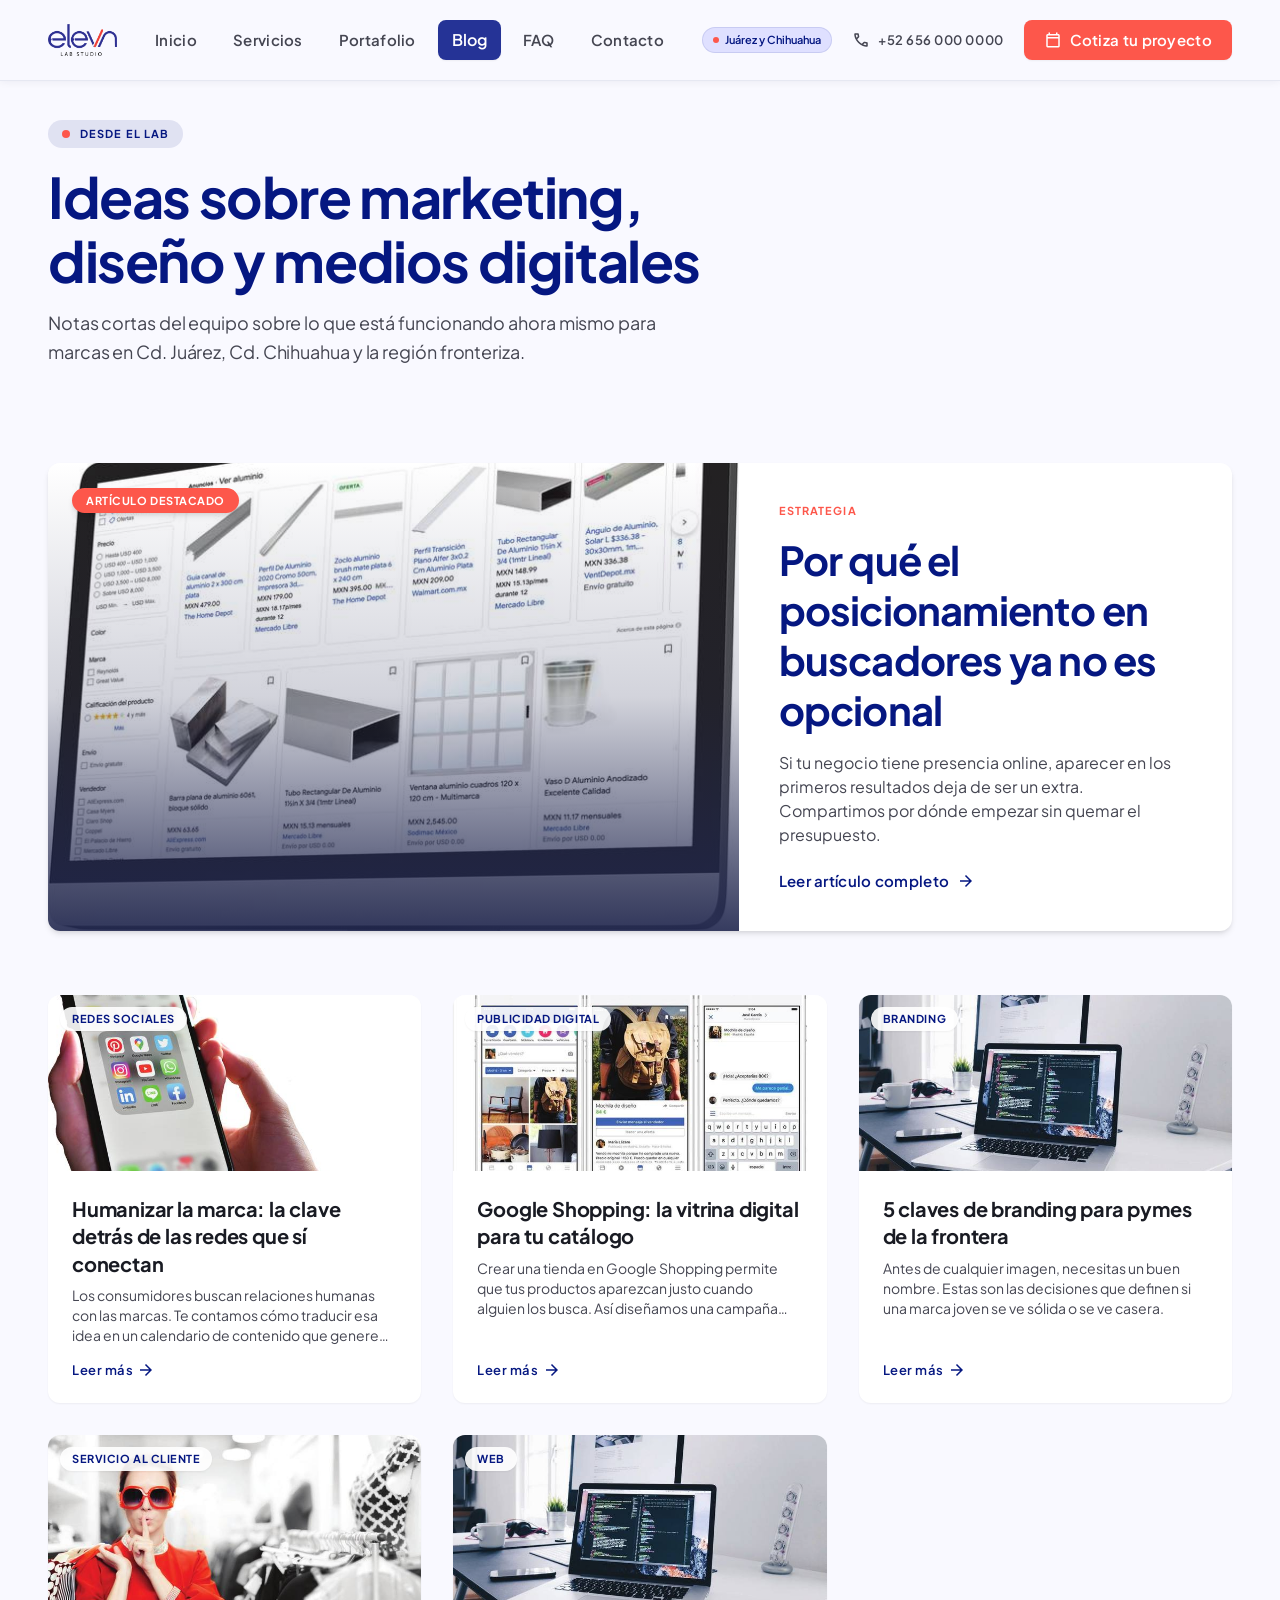
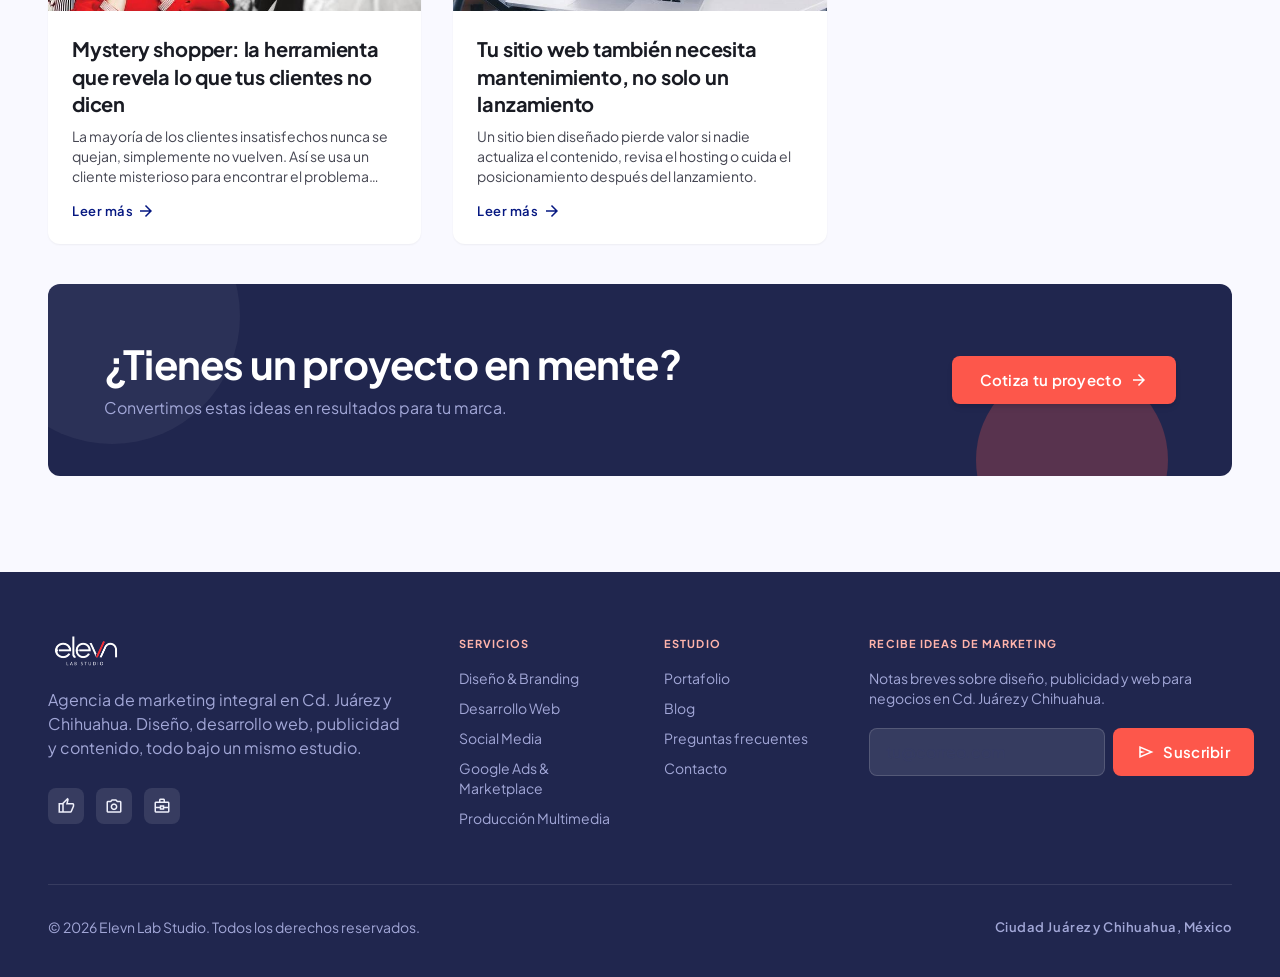
==== commit f58e5ab3: "Add files via upload" ====
--- a/blog.html
+++ b/blog.html
@@ -15,7 +15,7 @@
 <nav class="hidden lg:flex items-center gap-1 xl:gap-2"><a class="font-label-lg text-label-lg text-on-surface-variant hover:text-on-surface hover:bg-surface-container-low px-3.5 py-2 rounded-lg transition-colors duration-200" href="inicio.html">Inicio</a><a class="font-label-lg text-label-lg text-on-surface-variant hover:text-on-surface hover:bg-surface-container-low px-3.5 py-2 rounded-lg transition-colors duration-200" href="servicios.html">Servicios</a><a class="font-label-lg text-label-lg text-on-surface-variant hover:text-on-surface hover:bg-surface-container-low px-3.5 py-2 rounded-lg transition-colors duration-200" href="portafolio.html">Portafolio</a><a aria-current="page" class="transition-colors duration-200 bg-primary-container text-on-primary font-semibold rounded-lg px-3.5 py-2 shadow-sm" href="blog.html">Blog</a><a class="font-label-lg text-label-lg text-on-surface-variant hover:text-on-surface hover:bg-surface-container-low px-3.5 py-2 rounded-lg transition-colors duration-200" href="faq.html">FAQ</a><a class="font-label-lg text-label-lg text-on-surface-variant hover:text-on-surface hover:bg-surface-container-low px-3.5 py-2 rounded-lg transition-colors duration-200" href="contacto.html">Contacto</a></nav>
 <div class="flex items-center gap-2.5 xl:gap-5">
 <span class="hidden sm:inline-flex lg:hidden xl:inline-flex items-center gap-1.5 px-2.5 py-1 rounded-full text-[11px] font-semibold bg-primary-fixed text-primary border border-primary/10">
-<span class="w-1.5 h-1.5 rounded-full bg-secondary-container animate-pulse"></span>Cd. Juárez, Chih.
+<span class="w-1.5 h-1.5 rounded-full bg-secondary-container animate-pulse"></span>Juárez y Chihuahua
 </span>
 <a class="hidden md:flex items-center gap-2 font-label-md text-label-md text-on-surface-variant hover:text-primary transition-colors" href="tel:+526560000000">
 <span class="material-symbols-outlined text-[18px]">call</span><span>+52 656 000 0000</span>
@@ -51,7 +51,7 @@
 <span class="w-2 h-2 rounded-full bg-secondary-container animate-pulse"></span><span class="font-label-sm text-label-sm uppercase tracking-widest text-primary font-bold">Desde el Lab</span>
 </div>
 <h1 class="font-headline-xl-mobile lg:font-headline-xl text-headline-xl-mobile lg:text-headline-xl text-primary font-bold tracking-tight">Ideas sobre marketing, diseño y medios digitales</h1>
-<p class="font-body-lg text-body-lg text-on-surface-variant max-w-2xl leading-relaxed">Notas cortas del equipo sobre lo que está funcionando ahora mismo para marcas en Ciudad Juárez y la región fronteriza.</p>
+<p class="font-body-lg text-body-lg text-on-surface-variant max-w-2xl leading-relaxed">Notas cortas del equipo sobre lo que está funcionando ahora mismo para marcas en Cd. Juárez, Cd. Chihuahua y la región fronteriza.</p>
 </div>
 </div>
 </section>
@@ -131,7 +131,7 @@
 <div class="grid grid-cols-1 md:grid-cols-2 lg:grid-cols-12 gap-12 mb-14">
 <div class="lg:col-span-4 flex flex-col items-start gap-5">
 <img alt="Elevn Lab Studio" class="h-8 w-auto self-start flex-shrink-0" style="height:32px;width:75.9px;display:block;" src="[data-uri]"/>
-<p class="font-body-md text-body-md text-on-tertiary-container max-w-sm">Agencia de marketing integral en Ciudad Juárez, Chihuahua. Diseño, desarrollo web, publicidad y contenido, todo bajo un mismo estudio.</p>
+<p class="font-body-md text-body-md text-on-tertiary-container max-w-sm">Agencia de marketing integral en Cd. Juárez y Chihuahua. Diseño, desarrollo web, publicidad y contenido, todo bajo un mismo estudio.</p>
 <div class="flex items-center gap-3 pt-2">
 <a class="w-9 h-9 rounded-lg bg-white/10 flex items-center justify-center hover:bg-secondary-container transition-all duration-200" aria-label="Facebook" href="#"><span class="material-symbols-outlined text-[18px]">thumb_up</span></a>
 <a class="w-9 h-9 rounded-lg bg-white/10 flex items-center justify-center hover:bg-secondary-container transition-all duration-200" aria-label="Instagram" href="#"><span class="material-symbols-outlined text-[18px]">photo_camera</span></a>
@@ -159,7 +159,7 @@
 </div>
 <div class="lg:col-span-4 flex flex-col gap-4">
 <p class="font-label-sm text-label-sm uppercase tracking-widest text-secondary-fixed-dim font-bold">Recibe ideas de marketing</p>
-<p class="font-body-sm text-body-sm text-on-tertiary-container">Notas breves sobre diseño, publicidad y web para negocios en Ciudad Juárez.</p>
+<p class="font-body-sm text-body-sm text-on-tertiary-container">Notas breves sobre diseño, publicidad y web para negocios en Cd. Juárez y Chihuahua.</p>
 <form class="flex flex-col sm:flex-row gap-2 mt-1" onsubmit="event.preventDefault();">
 <input class="h-12 px-4 rounded-lg bg-white/10 border border-white/15 font-body-sm text-white placeholder:text-tertiary-container/70 focus:outline-none focus:border-secondary-container focus:ring-2 focus:ring-secondary-container/25 flex-1" placeholder="tu@correo.com" type="email"/>
 <button class="h-12 px-6 rounded-lg bg-secondary-container text-on-secondary font-label-lg text-label-lg hover:bg-secondary transition-colors flex items-center justify-center gap-2" type="submit"><span class="material-symbols-outlined text-[18px]">send</span><span>Suscribir</span></button>
@@ -169,7 +169,7 @@
 <div class="pt-8 border-t border-white/10 flex flex-col sm:flex-row items-center justify-between gap-4 font-body-sm text-body-sm text-on-tertiary-container">
 <p>© <span id="year"></span> Elevn Lab Studio. Todos los derechos reservados.</p>
 <div class="flex items-center gap-6 font-label-md text-label-md">
-<span>Ciudad Juárez, Chihuahua, México</span>
+<span>Ciudad Juárez y Chihuahua, México</span>
 </div>
 </div>
 </div>
--- a/styles.css
+++ b/styles.css
@@ -1 +1 @@
-*,:after,:before{--tw-border-spacing-x:0;--tw-border-spacing-y:0;--tw-translate-x:0;--tw-translate-y:0;--tw-rotate:0;--tw-skew-x:0;--tw-skew-y:0;--tw-scale-x:1;--tw-scale-y:1;--tw-pan-x: ;--tw-pan-y: ;--tw-pinch-zoom: ;--tw-scroll-snap-strictness:proximity;--tw-gradient-from-position: ;--tw-gradient-via-position: ;--tw-gradient-to-position: ;--tw-ordinal: ;--tw-slashed-zero: ;--tw-numeric-figure: ;--tw-numeric-spacing: ;--tw-numeric-fraction: ;--tw-ring-inset: ;--tw-ring-offset-width:0px;--tw-ring-offset-color:#fff;--tw-ring-color:rgba(59,130,246,.5);--tw-ring-offset-shadow:0 0 #0000;--tw-ring-shadow:0 0 #0000;--tw-shadow:0 0 #0000;--tw-shadow-colored:0 0 #0000;--tw-blur: ;--tw-brightness: ;--tw-contrast: ;--tw-grayscale: ;--tw-hue-rotate: ;--tw-invert: ;--tw-saturate: ;--tw-sepia: ;--tw-drop-shadow: ;--tw-backdrop-blur: ;--tw-backdrop-brightness: ;--tw-backdrop-contrast: ;--tw-backdrop-grayscale: ;--tw-backdrop-hue-rotate: ;--tw-backdrop-invert: ;--tw-backdrop-opacity: ;--tw-backdrop-saturate: ;--tw-backdrop-sepia: ;--tw-contain-size: ;--tw-contain-layout: ;--tw-contain-paint: ;--tw-contain-style: }::backdrop{--tw-border-spacing-x:0;--tw-border-spacing-y:0;--tw-translate-x:0;--tw-translate-y:0;--tw-rotate:0;--tw-skew-x:0;--tw-skew-y:0;--tw-scale-x:1;--tw-scale-y:1;--tw-pan-x: ;--tw-pan-y: ;--tw-pinch-zoom: ;--tw-scroll-snap-strictness:proximity;--tw-gradient-from-position: ;--tw-gradient-via-position: ;--tw-gradient-to-position: ;--tw-ordinal: ;--tw-slashed-zero: ;--tw-numeric-figure: ;--tw-numeric-spacing: ;--tw-numeric-fraction: ;--tw-ring-inset: ;--tw-ring-offset-width:0px;--tw-ring-offset-color:#fff;--tw-ring-color:rgba(59,130,246,.5);--tw-ring-offset-shadow:0 0 #0000;--tw-ring-shadow:0 0 #0000;--tw-shadow:0 0 #0000;--tw-shadow-colored:0 0 #0000;--tw-blur: ;--tw-brightness: ;--tw-contrast: ;--tw-grayscale: ;--tw-hue-rotate: ;--tw-invert: ;--tw-saturate: ;--tw-sepia: ;--tw-drop-shadow: ;--tw-backdrop-blur: ;--tw-backdrop-brightness: ;--tw-backdrop-contrast: ;--tw-backdrop-grayscale: ;--tw-backdrop-hue-rotate: ;--tw-backdrop-invert: ;--tw-backdrop-opacity: ;--tw-backdrop-saturate: ;--tw-backdrop-sepia: ;--tw-contain-size: ;--tw-contain-layout: ;--tw-contain-paint: ;--tw-contain-style: }/*! tailwindcss v3.4.19 | MIT License | https://tailwindcss.com*/*,:after,:before{box-sizing:border-box;border:0 solid #e5e7eb}:after,:before{--tw-content:""}:host,html{line-height:1.5;-webkit-text-size-adjust:100%;-moz-tab-size:4;-o-tab-size:4;tab-size:4;font-family:ui-sans-serif,system-ui,sans-serif,Apple Color Emoji,Segoe UI Emoji,Segoe UI Symbol,Noto Color Emoji;font-feature-settings:normal;font-variation-settings:normal;-webkit-tap-highlight-color:transparent}body{margin:0;line-height:inherit}hr{height:0;color:inherit;border-top-width:1px}abbr:where([title]){-webkit-text-decoration:underline dotted;text-decoration:underline dotted}h1,h2,h3,h4,h5,h6{font-size:inherit;font-weight:inherit}a{color:inherit;text-decoration:inherit}b,strong{font-weight:bolder}code,kbd,pre,samp{font-family:ui-monospace,SFMono-Regular,Menlo,Monaco,Consolas,Liberation Mono,Courier New,monospace;font-feature-settings:normal;font-variation-settings:normal;font-size:1em}small{font-size:80%}sub,sup{font-size:75%;line-height:0;position:relative;vertical-align:baseline}sub{bottom:-.25em}sup{top:-.5em}table{text-indent:0;border-color:inherit;border-collapse:collapse}button,input,optgroup,select,textarea{font-family:inherit;font-feature-settings:inherit;font-variation-settings:inherit;font-size:100%;font-weight:inherit;line-height:inherit;letter-spacing:inherit;color:inherit;margin:0;padding:0}button,select{text-transform:none}button,input:where([type=button]),input:where([type=reset]),input:where([type=submit]){-webkit-appearance:button;background-color:transparent;background-image:none}:-moz-focusring{outline:auto}:-moz-ui-invalid{box-shadow:none}progress{vertical-align:baseline}::-webkit-inner-spin-button,::-webkit-outer-spin-button{height:auto}[type=search]{-webkit-appearance:textfield;outline-offset:-2px}::-webkit-search-decoration{-webkit-appearance:none}::-webkit-file-upload-button{-webkit-appearance:button;font:inherit}summary{display:list-item}blockquote,dd,dl,figure,h1,h2,h3,h4,h5,h6,hr,p,pre{margin:0}fieldset{margin:0}fieldset,legend{padding:0}menu,ol,ul{list-style:none;margin:0;padding:0}dialog{padding:0}textarea{resize:vertical}input::-moz-placeholder,textarea::-moz-placeholder{opacity:1;color:#9ca3af}input::placeholder,textarea::placeholder{opacity:1;color:#9ca3af}[role=button],button{cursor:pointer}:disabled{cursor:default}audio,canvas,embed,iframe,img,object,svg,video{display:block;vertical-align:middle}img,video{max-width:100%;height:auto}[hidden]:where(:not([hidden=until-found])){display:none}body,html{margin:0;padding:0}body{overscroll-behavior:none}main>:first-child{margin-top:0!important}main>:last-child{margin-bottom:0!important}.container{width:100%}@media (min-width:640px){.container{max-width:640px}}@media (min-width:768px){.container{max-width:768px}}@media (min-width:1024px){.container{max-width:1024px}}@media (min-width:1280px){.container{max-width:1280px}}@media (min-width:1536px){.container{max-width:1536px}}.pointer-events-none{pointer-events:none}.fixed{position:fixed}.absolute{position:absolute}.relative{position:relative}.inset-0{inset:0}.-bottom-20{bottom:-5rem}.-bottom-6{bottom:-1.5rem}.-left-16{left:-4rem}.-left-20{left:-5rem}.-right-4{right:-1rem}.-top-24{top:-6rem}.-top-32{top:-8rem}.bottom-0{bottom:0}.left-0{left:0}.left-1\/2{left:50%}.left-1\/4{left:25%}.left-3{left:.75rem}.left-3\.5{left:.875rem}.left-4{left:1rem}.left-6{left:1.5rem}.right-0{right:0}.right-10{right:2.5rem}.right-16{right:4rem}.right-2{right:.5rem}.right-4{right:1rem}.top-0{top:0}.top-1\/3{top:33.333333%}.top-2{top:.5rem}.top-3{top:.75rem}.top-4{top:1rem}.top-48{top:12rem}.top-6{top:1.5rem}.-z-10{z-index:-10}.z-10{z-index:10}.z-40{z-index:40}.z-50{z-index:50}.z-\[100\]{z-index:100}.mx-auto{margin-left:auto;margin-right:auto}.-mt-14{margin-top:-3.5rem}.-mt-2{margin-top:-.5rem}.-mt-4{margin-top:-1rem}.mb-1{margin-bottom:.25rem}.mb-10{margin-bottom:2.5rem}.mb-12{margin-bottom:3rem}.mb-14{margin-bottom:3.5rem}.mb-16{margin-bottom:4rem}.mb-2{margin-bottom:.5rem}.mb-4{margin-bottom:1rem}.mb-5{margin-bottom:1.25rem}.mb-6{margin-bottom:1.5rem}.mb-8{margin-bottom:2rem}.mt-0\.5{margin-top:.125rem}.mt-1{margin-top:.25rem}.mt-1\.5{margin-top:.375rem}.mt-10{margin-top:2.5rem}.mt-2{margin-top:.5rem}.mt-4{margin-top:1rem}.mt-8{margin-top:2rem}.line-clamp-3{overflow:hidden;display:-webkit-box;-webkit-box-orient:vertical;-webkit-line-clamp:3}.block{display:block}.inline-block{display:inline-block}.flex{display:flex}.inline-flex{display:inline-flex}.grid{display:grid}.hidden{display:none}.h-1\.5{height:.375rem}.h-10{height:2.5rem}.h-12{height:3rem}.h-14{height:3.5rem}.h-2{height:.5rem}.h-20{height:5rem}.h-40{height:10rem}.h-44{height:11rem}.h-48{height:12rem}.h-5{height:1.25rem}.h-56{height:14rem}.h-6{height:1.5rem}.h-64{height:16rem}.h-7{height:1.75rem}.h-72{height:18rem}.h-8{height:2rem}.h-80{height:20rem}.h-9{height:2.25rem}.h-96{height:24rem}.h-\[360px\]{height:360px}.h-full{height:100%}.min-h-\[130px\]{min-height:130px}.min-h-\[280px\]{min-height:280px}.min-h-\[calc\(100vh-80px\)\]{min-height:calc(100vh - 80px)}.w-1\.5{width:.375rem}.w-10{width:2.5rem}.w-12{width:3rem}.w-14{width:3.5rem}.w-2{width:.5rem}.w-32{width:8rem}.w-48{width:12rem}.w-5{width:1.25rem}.w-6{width:1.5rem}.w-64{width:16rem}.w-80{width:20rem}.w-9{width:2.25rem}.w-96{width:24rem}.w-\[980px\]{width:980px}.w-auto{width:auto}.w-full{width:100%}.max-w-2xl{max-width:42rem}.max-w-3xl{max-width:48rem}.max-w-4xl{max-width:56rem}.max-w-5xl{max-width:64rem}.max-w-7xl{max-width:80rem}.max-w-md{max-width:28rem}.max-w-sm{max-width:24rem}.max-w-xl{max-width:36rem}.flex-1{flex:1 1 0%}.flex-shrink-0,.shrink-0{flex-shrink:0}.-translate-x-1\/2{--tw-translate-x:-50%}.-translate-x-1\/2,.translate-x-full{transform:translate(var(--tw-translate-x),var(--tw-translate-y)) rotate(var(--tw-rotate)) skewX(var(--tw-skew-x)) skewY(var(--tw-skew-y)) scaleX(var(--tw-scale-x)) scaleY(var(--tw-scale-y))}.translate-x-full{--tw-translate-x:100%}.rotate-180{--tw-rotate:180deg;transform:translate(var(--tw-translate-x),var(--tw-translate-y)) rotate(var(--tw-rotate)) skewX(var(--tw-skew-x)) skewY(var(--tw-skew-y)) scaleX(var(--tw-scale-x)) scaleY(var(--tw-scale-y))}@keyframes pulse{50%{opacity:.5}}.animate-pulse{animation:pulse 2s cubic-bezier(.4,0,.6,1) infinite}.cursor-pointer{cursor:pointer}.resize-y{resize:vertical}.appearance-none{-webkit-appearance:none;-moz-appearance:none;appearance:none}.grid-cols-1{grid-template-columns:repeat(1,minmax(0,1fr))}.grid-cols-3{grid-template-columns:repeat(3,minmax(0,1fr))}.flex-col{flex-direction:column}.flex-wrap{flex-wrap:wrap}.items-start{align-items:flex-start}.items-center{align-items:center}.items-stretch{align-items:stretch}.justify-center{justify-content:center}.justify-between{justify-content:space-between}.justify-around{justify-content:space-around}.gap-1{gap:.25rem}.gap-1\.5{gap:.375rem}.gap-10{gap:2.5rem}.gap-12{gap:3rem}.gap-2{gap:.5rem}.gap-2\.5{gap:.625rem}.gap-3{gap:.75rem}.gap-3\.5{gap:.875rem}.gap-4{gap:1rem}.gap-5{gap:1.25rem}.gap-6{gap:1.5rem}.gap-8{gap:2rem}.gap-x-10{-moz-column-gap:2.5rem;column-gap:2.5rem}.gap-y-4{row-gap:1rem}.space-y-2>:not([hidden])~:not([hidden]){--tw-space-y-reverse:0;margin-top:calc(.5rem*(1 - var(--tw-space-y-reverse)));margin-bottom:calc(.5rem*var(--tw-space-y-reverse))}.space-y-3>:not([hidden])~:not([hidden]){--tw-space-y-reverse:0;margin-top:calc(.75rem*(1 - var(--tw-space-y-reverse)));margin-bottom:calc(.75rem*var(--tw-space-y-reverse))}.space-y-4>:not([hidden])~:not([hidden]){--tw-space-y-reverse:0;margin-top:calc(1rem*(1 - var(--tw-space-y-reverse)));margin-bottom:calc(1rem*var(--tw-space-y-reverse))}.divide-x>:not([hidden])~:not([hidden]){--tw-divide-x-reverse:0;border-right-width:calc(1px*var(--tw-divide-x-reverse));border-left-width:calc(1px*(1 - var(--tw-divide-x-reverse)))}.divide-surface-container-high>:not([hidden])~:not([hidden]){--tw-divide-opacity:1;border-color:rgb(230 232 242/var(--tw-divide-opacity,1))}.self-start{align-self:flex-start}.overflow-hidden{overflow:hidden}.whitespace-nowrap{white-space:nowrap}.rounded-2xl{border-radius:1rem}.rounded-3xl{border-radius:1.5rem}.rounded-full{border-radius:9999px}.rounded-lg{border-radius:.5rem}.rounded-md{border-radius:.375rem}.rounded-xl{border-radius:.75rem}.border{border-width:1px}.border-y{border-top-width:1px}.border-b,.border-y{border-bottom-width:1px}.border-l-4{border-left-width:4px}.border-t{border-top-width:1px}.border-primary-container\/\[0\.08\]{border-color:rgba(37,51,150,.08)}.border-primary\/10{border-color:rgba(5,23,129,.1)}.border-secondary-container{--tw-border-opacity:1;border-color:rgb(253 87 75/var(--tw-border-opacity,1))}.border-surface-container-high{--tw-border-opacity:1;border-color:rgb(230 232 242/var(--tw-border-opacity,1))}.border-white\/10{border-color:hsla(0,0%,100%,.1)}.border-white\/15{border-color:hsla(0,0%,100%,.15)}.bg-emerald-500{--tw-bg-opacity:1;background-color:rgb(16 185 129/var(--tw-bg-opacity,1))}.bg-primary-container{--tw-bg-opacity:1;background-color:rgb(37 51 150/var(--tw-bg-opacity,1))}.bg-primary-fixed{--tw-bg-opacity:1;background-color:rgb(223 224 255/var(--tw-bg-opacity,1))}.bg-primary-fixed\/40{background-color:rgba(223,224,255,.4)}.bg-primary\/10{background-color:rgba(5,23,129,.1)}.bg-secondary-container{--tw-bg-opacity:1;background-color:rgb(253 87 75/var(--tw-bg-opacity,1))}.bg-secondary-container\/15{background-color:rgba(253,87,75,.15)}.bg-secondary-container\/25{background-color:rgba(253,87,75,.25)}.bg-secondary-fixed{--tw-bg-opacity:1;background-color:rgb(255 218 214/var(--tw-bg-opacity,1))}.bg-secondary-fixed\/60{background-color:hsla(6,100%,92%,.6)}.bg-surface{--tw-bg-opacity:1;background-color:rgb(249 249 255/var(--tw-bg-opacity,1))}.bg-surface-container-high{--tw-bg-opacity:1;background-color:rgb(230 232 242/var(--tw-bg-opacity,1))}.bg-surface-container-low{--tw-bg-opacity:1;background-color:rgb(242 243 254/var(--tw-bg-opacity,1))}.bg-surface-container-lowest{--tw-bg-opacity:1;background-color:rgb(255 255 255/var(--tw-bg-opacity,1))}.bg-surface-container-lowest\/90{background-color:hsla(0,0%,100%,.9)}.bg-surface\/95{background-color:rgba(249,249,255,.95)}.bg-tertiary{--tw-bg-opacity:1;background-color:rgb(32 38 78/var(--tw-bg-opacity,1))}.bg-tertiary-fixed{--tw-bg-opacity:1;background-color:rgb(223 224 255/var(--tw-bg-opacity,1))}.bg-white\/10{background-color:hsla(0,0%,100%,.1)}.bg-white\/5{background-color:hsla(0,0%,100%,.05)}.bg-gradient-to-b{background-image:linear-gradient(to bottom,var(--tw-gradient-stops))}.bg-gradient-to-t{background-image:linear-gradient(to top,var(--tw-gradient-stops))}.from-primary-fixed-dim\/40{--tw-gradient-from:rgba(188,194,255,.4) var(--tw-gradient-from-position);--tw-gradient-to:rgba(188,194,255,0) var(--tw-gradient-to-position);--tw-gradient-stops:var(--tw-gradient-from),var(--tw-gradient-to)}.from-surface-container-lowest{--tw-gradient-from:#fff var(--tw-gradient-from-position);--tw-gradient-to:hsla(0,0%,100%,0) var(--tw-gradient-to-position);--tw-gradient-stops:var(--tw-gradient-from),var(--tw-gradient-to)}.from-tertiary\/90{--tw-gradient-from:rgba(32,38,78,.9) var(--tw-gradient-from-position);--tw-gradient-to:rgba(32,38,78,0) var(--tw-gradient-to-position);--tw-gradient-stops:var(--tw-gradient-from),var(--tw-gradient-to)}.via-surface-container\/60{--tw-gradient-to:rgba(236,237,248,0) var(--tw-gradient-to-position);--tw-gradient-stops:var(--tw-gradient-from),rgba(236,237,248,.6) var(--tw-gradient-via-position),var(--tw-gradient-to)}.via-tertiary\/20{--tw-gradient-to:rgba(32,38,78,0) var(--tw-gradient-to-position);--tw-gradient-stops:var(--tw-gradient-from),rgba(32,38,78,.2) var(--tw-gradient-via-position),var(--tw-gradient-to)}.to-surface-container-low\/60{--tw-gradient-to:rgba(242,243,254,.6) var(--tw-gradient-to-position)}.to-transparent{--tw-gradient-to:transparent var(--tw-gradient-to-position)}.stroke-current{stroke:currentColor}.object-cover{-o-object-fit:cover;object-fit:cover}.p-10{padding:2.5rem}.p-3{padding:.75rem}.p-3\.5{padding:.875rem}.p-4{padding:1rem}.p-5{padding:1.25rem}.p-6{padding:1.5rem}.p-7{padding:1.75rem}.p-8{padding:2rem}.px-1{padding-left:.25rem;padding-right:.25rem}.px-2{padding-left:.5rem;padding-right:.5rem}.px-2\.5{padding-left:.625rem;padding-right:.625rem}.px-3{padding-left:.75rem;padding-right:.75rem}.px-3\.5{padding-left:.875rem;padding-right:.875rem}.px-4{padding-left:1rem;padding-right:1rem}.px-5{padding-left:1.25rem;padding-right:1.25rem}.px-6{padding-left:1.5rem;padding-right:1.5rem}.px-7{padding-left:1.75rem;padding-right:1.75rem}.py-0\.5{padding-top:.125rem;padding-bottom:.125rem}.py-1{padding-top:.25rem;padding-bottom:.25rem}.py-1\.5{padding-top:.375rem;padding-bottom:.375rem}.py-10{padding-top:2.5rem;padding-bottom:2.5rem}.py-16{padding-top:4rem;padding-bottom:4rem}.py-2{padding-top:.5rem;padding-bottom:.5rem}.py-2\.5{padding-top:.625rem;padding-bottom:.625rem}.py-20{padding-top:5rem;padding-bottom:5rem}.py-3{padding-top:.75rem;padding-bottom:.75rem}.py-3\.5{padding-top:.875rem;padding-bottom:.875rem}.py-4{padding-top:1rem;padding-bottom:1rem}.py-6{padding-top:1.5rem;padding-bottom:1.5rem}.py-8{padding-top:2rem;padding-bottom:2rem}.pb-10{padding-bottom:2.5rem}.pb-14{padding-bottom:3.5rem}.pb-20{padding-bottom:5rem}.pb-24{padding-bottom:6rem}.pb-3{padding-bottom:.75rem}.pb-4{padding-bottom:1rem}.pb-5{padding-bottom:1.25rem}.pb-8{padding-bottom:2rem}.pl-10{padding-left:2.5rem}.pl-5{padding-left:1.25rem}.pr-4{padding-right:1rem}.pt-10{padding-top:2.5rem}.pt-12{padding-top:3rem}.pt-16{padding-top:4rem}.pt-2{padding-top:.5rem}.pt-20{padding-top:5rem}.pt-3{padding-top:.75rem}.pt-6{padding-top:1.5rem}.pt-8{padding-top:2rem}.text-left{text-align:left}.text-center{text-align:center}.font-body-lg,.font-body-md,.font-body-sm,.font-display,.font-headline-lg,.font-headline-sm,.font-headline-xl-mobile,.font-label-lg,.font-label-md,.font-label-sm{font-family:Plus Jakarta Sans}.text-2xl{font-size:1.5rem;line-height:2rem}.text-\[10px\]{font-size:10px}.text-\[11px\]{font-size:11px}.text-\[13px\]{font-size:13px}.text-\[14px\]{font-size:14px}.text-\[16px\]{font-size:16px}.text-\[18px\]{font-size:18px}.text-\[20px\]{font-size:20px}.text-\[22px\]{font-size:22px}.text-\[24px\]{font-size:24px}.text-\[28px\]{font-size:28px}.text-body-lg{font-size:18px;line-height:28px;letter-spacing:-.005em;font-weight:400}.text-body-md{font-size:16px;line-height:24px}.text-body-md,.text-body-sm{letter-spacing:0;font-weight:400}.text-body-sm{font-size:14px;line-height:20px}.text-headline-lg{font-size:40px;line-height:48px;letter-spacing:-.02em;font-weight:700}.text-headline-sm{font-size:20px;line-height:28px;letter-spacing:-.01em;font-weight:600}.text-headline-xl-mobile{font-size:36px;line-height:44px;letter-spacing:-.02em;font-weight:700}.text-label-lg{font-size:15px;line-height:20px;letter-spacing:.02em;font-weight:600}.text-label-md{font-size:13px;line-height:18px;letter-spacing:.04em;font-weight:600}.text-label-sm{font-size:11px;line-height:16px;letter-spacing:.08em;font-weight:700}.text-xs{font-size:.75rem;line-height:1rem}.font-bold{font-weight:700}.font-extrabold{font-weight:800}.font-semibold{font-weight:600}.uppercase{text-transform:uppercase}.leading-\[1\.05\]{line-height:1.05}.leading-\[1\.08\]{line-height:1.08}.leading-none{line-height:1}.leading-relaxed{line-height:1.625}.leading-snug{line-height:1.375}.leading-tight{line-height:1.25}.tracking-tight{letter-spacing:-.025em}.tracking-wider{letter-spacing:.05em}.tracking-widest{letter-spacing:.1em}.text-inverse-on-surface{--tw-text-opacity:1;color:rgb(239 240 251/var(--tw-text-opacity,1))}.text-on-primary,.text-on-secondary{--tw-text-opacity:1;color:rgb(255 255 255/var(--tw-text-opacity,1))}.text-on-secondary-fixed{--tw-text-opacity:1;color:rgb(65 0 2/var(--tw-text-opacity,1))}.text-on-surface{--tw-text-opacity:1;color:rgb(25 27 35/var(--tw-text-opacity,1))}.text-on-surface-variant{--tw-text-opacity:1;color:rgb(69 70 82/var(--tw-text-opacity,1))}.text-on-tertiary-container{--tw-text-opacity:1;color:rgb(162 167 215/var(--tw-text-opacity,1))}.text-outline{--tw-text-opacity:1;color:rgb(118 118 132/var(--tw-text-opacity,1))}.text-primary{--tw-text-opacity:1;color:rgb(5 23 129/var(--tw-text-opacity,1))}.text-primary-container{--tw-text-opacity:1;color:rgb(37 51 150/var(--tw-text-opacity,1))}.text-secondary{--tw-text-opacity:1;color:rgb(182 35 32/var(--tw-text-opacity,1))}.text-secondary-container{--tw-text-opacity:1;color:rgb(253 87 75/var(--tw-text-opacity,1))}.text-secondary-fixed-dim{--tw-text-opacity:1;color:rgb(255 180 171/var(--tw-text-opacity,1))}.text-tertiary{--tw-text-opacity:1;color:rgb(32 38 78/var(--tw-text-opacity,1))}.text-white{--tw-text-opacity:1;color:rgb(255 255 255/var(--tw-text-opacity,1))}.antialiased{-webkit-font-smoothing:antialiased;-moz-osx-font-smoothing:grayscale}.opacity-30{opacity:.3}.opacity-40{opacity:.4}.shadow-\[0_1px_8px_rgba\(13\2c 19\2c 59\2c 0\.06\)\]{--tw-shadow:0 1px 8px rgba(13,19,59,.06);--tw-shadow-colored:0 1px 8px var(--tw-shadow-color)}.shadow-\[0_1px_8px_rgba\(13\2c 19\2c 59\2c 0\.06\)\],.shadow-card{box-shadow:var(--tw-ring-offset-shadow,0 0 #0000),var(--tw-ring-shadow,0 0 #0000),var(--tw-shadow)}.shadow-card{--tw-shadow:0 12px 35px -6px rgba(37,51,150,.08);--tw-shadow-colored:0 12px 35px -6px var(--tw-shadow-color)}.shadow-cta{--tw-shadow:0 10px 24px -3px rgba(253,87,75,.35);--tw-shadow-colored:0 10px 24px -3px var(--tw-shadow-color)}.shadow-cta,.shadow-float{box-shadow:var(--tw-ring-offset-shadow,0 0 #0000),var(--tw-ring-shadow,0 0 #0000),var(--tw-shadow)}.shadow-float{--tw-shadow:0 20px 40px -10px rgba(15,23,42,.12);--tw-shadow-colored:0 20px 40px -10px var(--tw-shadow-color)}.shadow-md{--tw-shadow:0 4px 6px -1px rgba(0,0,0,.1),0 2px 4px -2px rgba(0,0,0,.1);--tw-shadow-colored:0 4px 6px -1px var(--tw-shadow-color),0 2px 4px -2px var(--tw-shadow-color)}.shadow-md,.shadow-sm{box-shadow:var(--tw-ring-offset-shadow,0 0 #0000),var(--tw-ring-shadow,0 0 #0000),var(--tw-shadow)}.shadow-sm{--tw-shadow:0 1px 2px 0 rgba(0,0,0,.05);--tw-shadow-colored:0 1px 2px 0 var(--tw-shadow-color)}.shadow-subtle{--tw-shadow:0 8px 30px -4px rgba(15,23,42,.05);--tw-shadow-colored:0 8px 30px -4px var(--tw-shadow-color);box-shadow:var(--tw-ring-offset-shadow,0 0 #0000),var(--tw-ring-shadow,0 0 #0000),var(--tw-shadow)}.ring-2{--tw-ring-offset-shadow:var(--tw-ring-inset) 0 0 0 var(--tw-ring-offset-width) var(--tw-ring-offset-color);--tw-ring-shadow:var(--tw-ring-inset) 0 0 0 calc(2px + var(--tw-ring-offset-width)) var(--tw-ring-color)}.ring-2,.ring-4{box-shadow:var(--tw-ring-offset-shadow),var(--tw-ring-shadow),var(--tw-shadow,0 0 #0000)}.ring-4{--tw-ring-offset-shadow:var(--tw-ring-inset) 0 0 0 var(--tw-ring-offset-width) var(--tw-ring-offset-color);--tw-ring-shadow:var(--tw-ring-inset) 0 0 0 calc(4px + var(--tw-ring-offset-width)) var(--tw-ring-color)}.ring-secondary-container{--tw-ring-opacity:1;--tw-ring-color:rgb(253 87 75/var(--tw-ring-opacity,1))}.ring-surface-container-lowest{--tw-ring-opacity:1;--tw-ring-color:rgb(255 255 255/var(--tw-ring-opacity,1))}.blur-3xl{--tw-blur:blur(64px);filter:var(--tw-blur) var(--tw-brightness) var(--tw-contrast) var(--tw-grayscale) var(--tw-hue-rotate) var(--tw-invert) var(--tw-saturate) var(--tw-sepia) var(--tw-drop-shadow)}.backdrop-blur-md{--tw-backdrop-blur:blur(12px);-webkit-backdrop-filter:var(--tw-backdrop-blur) var(--tw-backdrop-brightness) var(--tw-backdrop-contrast) var(--tw-backdrop-grayscale) var(--tw-backdrop-hue-rotate) var(--tw-backdrop-invert) var(--tw-backdrop-opacity) var(--tw-backdrop-saturate) var(--tw-backdrop-sepia);backdrop-filter:var(--tw-backdrop-blur) var(--tw-backdrop-brightness) var(--tw-backdrop-contrast) var(--tw-backdrop-grayscale) var(--tw-backdrop-hue-rotate) var(--tw-backdrop-invert) var(--tw-backdrop-opacity) var(--tw-backdrop-saturate) var(--tw-backdrop-sepia)}.transition-all{transition-property:all;transition-timing-function:cubic-bezier(.4,0,.2,1);transition-duration:.15s}.transition-colors{transition-property:color,background-color,border-color,text-decoration-color,fill,stroke;transition-timing-function:cubic-bezier(.4,0,.2,1);transition-duration:.15s}.transition-transform{transition-property:transform;transition-timing-function:cubic-bezier(.4,0,.2,1);transition-duration:.15s}.duration-200{transition-duration:.2s}.duration-300{transition-duration:.3s}.duration-500{transition-duration:.5s}.duration-700{transition-duration:.7s}::-webkit-scrollbar{display:none}.material-symbols-outlined{font-variation-settings:"FILL" 0,"wght" 400,"GRAD" 0,"opsz" 24;vertical-align:middle}.faq-content{display:grid;grid-template-rows:0fr;transition:grid-template-rows .3s cubic-bezier(.4,0,.2,1),opacity .3s cubic-bezier(.4,0,.2,1);opacity:0}.faq-content>div{overflow:hidden}.faq-item.is-open .faq-content{grid-template-rows:1fr;opacity:1}#mobileMenu{transition:transform .32s cubic-bezier(.4,0,.2,1)}.bg-ambient{background-image:radial-gradient(at 10% 12%,rgba(37,51,150,.06) 0,transparent 50%),radial-gradient(at 90% 20%,rgba(253,87,75,.06) 0,transparent 50%)}.no-scrollbar::-webkit-scrollbar{display:none}.no-scrollbar{-ms-overflow-style:none;scrollbar-width:none}.selection\:bg-primary-fixed ::-moz-selection{--tw-bg-opacity:1;background-color:rgb(223 224 255/var(--tw-bg-opacity,1))}.selection\:bg-primary-fixed ::selection{--tw-bg-opacity:1;background-color:rgb(223 224 255/var(--tw-bg-opacity,1))}.selection\:text-on-primary-fixed ::-moz-selection{--tw-text-opacity:1;color:rgb(0 12 97/var(--tw-text-opacity,1))}.selection\:text-on-primary-fixed ::selection{--tw-text-opacity:1;color:rgb(0 12 97/var(--tw-text-opacity,1))}.selection\:bg-primary-fixed::-moz-selection{--tw-bg-opacity:1;background-color:rgb(223 224 255/var(--tw-bg-opacity,1))}.selection\:bg-primary-fixed::selection{--tw-bg-opacity:1;background-color:rgb(223 224 255/var(--tw-bg-opacity,1))}.selection\:text-on-primary-fixed::-moz-selection{--tw-text-opacity:1;color:rgb(0 12 97/var(--tw-text-opacity,1))}.selection\:text-on-primary-fixed::selection{--tw-text-opacity:1;color:rgb(0 12 97/var(--tw-text-opacity,1))}.placeholder\:text-outline::-moz-placeholder{--tw-text-opacity:1;color:rgb(118 118 132/var(--tw-text-opacity,1))}.placeholder\:text-outline::placeholder{--tw-text-opacity:1;color:rgb(118 118 132/var(--tw-text-opacity,1))}.placeholder\:text-tertiary-container\/70::-moz-placeholder{color:rgba(54,60,101,.7)}.placeholder\:text-tertiary-container\/70::placeholder{color:rgba(54,60,101,.7)}.hover\:-translate-y-0\.5:hover{--tw-translate-y:-0.125rem;transform:translate(var(--tw-translate-x),var(--tw-translate-y)) rotate(var(--tw-rotate)) skewX(var(--tw-skew-x)) skewY(var(--tw-skew-y)) scaleX(var(--tw-scale-x)) scaleY(var(--tw-scale-y))}.hover\:bg-primary-fixed:hover{--tw-bg-opacity:1;background-color:rgb(223 224 255/var(--tw-bg-opacity,1))}.hover\:bg-secondary:hover{--tw-bg-opacity:1;background-color:rgb(182 35 32/var(--tw-bg-opacity,1))}.hover\:bg-secondary-container:hover{--tw-bg-opacity:1;background-color:rgb(253 87 75/var(--tw-bg-opacity,1))}.hover\:bg-surface-container-low:hover{--tw-bg-opacity:1;background-color:rgb(242 243 254/var(--tw-bg-opacity,1))}.hover\:text-on-surface:hover{--tw-text-opacity:1;color:rgb(25 27 35/var(--tw-text-opacity,1))}.hover\:text-primary:hover{--tw-text-opacity:1;color:rgb(5 23 129/var(--tw-text-opacity,1))}.hover\:text-secondary-container:hover{--tw-text-opacity:1;color:rgb(253 87 75/var(--tw-text-opacity,1))}.hover\:text-white:hover{--tw-text-opacity:1;color:rgb(255 255 255/var(--tw-text-opacity,1))}.hover\:shadow-card:hover{--tw-shadow:0 12px 35px -6px rgba(37,51,150,.08);--tw-shadow-colored:0 12px 35px -6px var(--tw-shadow-color)}.hover\:shadow-card:hover,.hover\:shadow-xl:hover{box-shadow:var(--tw-ring-offset-shadow,0 0 #0000),var(--tw-ring-shadow,0 0 #0000),var(--tw-shadow)}.hover\:shadow-xl:hover{--tw-shadow:0 20px 25px -5px rgba(0,0,0,.1),0 8px 10px -6px rgba(0,0,0,.1);--tw-shadow-colored:0 20px 25px -5px var(--tw-shadow-color),0 8px 10px -6px var(--tw-shadow-color)}.focus\:border-secondary-container:focus{--tw-border-opacity:1;border-color:rgb(253 87 75/var(--tw-border-opacity,1))}.focus\:bg-surface-container-lowest:focus{--tw-bg-opacity:1;background-color:rgb(255 255 255/var(--tw-bg-opacity,1))}.focus\:outline-none:focus{outline:2px solid transparent;outline-offset:2px}.focus\:ring-2:focus{--tw-ring-offset-shadow:var(--tw-ring-inset) 0 0 0 var(--tw-ring-offset-width) var(--tw-ring-offset-color);--tw-ring-shadow:var(--tw-ring-inset) 0 0 0 calc(2px + var(--tw-ring-offset-width)) var(--tw-ring-color);box-shadow:var(--tw-ring-offset-shadow),var(--tw-ring-shadow),var(--tw-shadow,0 0 #0000)}.focus\:ring-primary:focus{--tw-ring-opacity:1;--tw-ring-color:rgb(5 23 129/var(--tw-ring-opacity,1))}.focus\:ring-secondary-container\/25:focus{--tw-ring-color:rgba(253,87,75,.25)}.active\:translate-y-0:active{--tw-translate-y:0px}.active\:scale-90:active,.active\:translate-y-0:active{transform:translate(var(--tw-translate-x),var(--tw-translate-y)) rotate(var(--tw-rotate)) skewX(var(--tw-skew-x)) skewY(var(--tw-skew-y)) scaleX(var(--tw-scale-x)) scaleY(var(--tw-scale-y))}.active\:scale-90:active{--tw-scale-x:.9;--tw-scale-y:.9}.active\:scale-\[0\.98\]:active{--tw-scale-x:0.98;--tw-scale-y:0.98}.active\:scale-\[0\.98\]:active,.group:hover .group-hover\:translate-x-1{transform:translate(var(--tw-translate-x),var(--tw-translate-y)) rotate(var(--tw-rotate)) skewX(var(--tw-skew-x)) skewY(var(--tw-skew-y)) scaleX(var(--tw-scale-x)) scaleY(var(--tw-scale-y))}.group:hover .group-hover\:translate-x-1{--tw-translate-x:0.25rem}.group:hover .group-hover\:scale-105{--tw-scale-x:1.05;--tw-scale-y:1.05}.group:hover .group-hover\:scale-105,.group:hover .group-hover\:scale-110{transform:translate(var(--tw-translate-x),var(--tw-translate-y)) rotate(var(--tw-rotate)) skewX(var(--tw-skew-x)) skewY(var(--tw-skew-y)) scaleX(var(--tw-scale-x)) scaleY(var(--tw-scale-y))}.group:hover .group-hover\:scale-110{--tw-scale-x:1.1;--tw-scale-y:1.1}.group:hover .group-hover\:text-primary{--tw-text-opacity:1;color:rgb(5 23 129/var(--tw-text-opacity,1))}@media (min-width:640px){.sm\:block{display:block}.sm\:inline-flex{display:inline-flex}.sm\:w-auto{width:auto}.sm\:grid-cols-2{grid-template-columns:repeat(2,minmax(0,1fr))}.sm\:flex-row{flex-direction:row}.sm\:gap-6{gap:1.5rem}}@media (min-width:768px){.md\:flex{display:flex}.md\:grid-cols-2{grid-template-columns:repeat(2,minmax(0,1fr))}.md\:grid-cols-3{grid-template-columns:repeat(3,minmax(0,1fr))}.md\:grid-cols-4{grid-template-columns:repeat(4,minmax(0,1fr))}.md\:flex-row{flex-direction:row}.md\:items-end{align-items:flex-end}}@media (min-width:1024px){.lg\:col-span-2{grid-column:span 2/span 2}.lg\:col-span-4{grid-column:span 4/span 4}.lg\:col-span-5{grid-column:span 5/span 5}.lg\:col-span-7{grid-column:span 7/span 7}.lg\:mt-0{margin-top:0}.lg\:flex{display:flex}.lg\:hidden{display:none}.lg\:h-12{height:3rem}.lg\:min-h-\[400px\]{min-height:400px}.lg\:w-12{width:3rem}.lg\:rotate-1{--tw-rotate:1deg;transform:translate(var(--tw-translate-x),var(--tw-translate-y)) rotate(var(--tw-rotate)) skewX(var(--tw-skew-x)) skewY(var(--tw-skew-y)) scaleX(var(--tw-scale-x)) scaleY(var(--tw-scale-y))}.lg\:grid-cols-12{grid-template-columns:repeat(12,minmax(0,1fr))}.lg\:grid-cols-3{grid-template-columns:repeat(3,minmax(0,1fr))}.lg\:grid-cols-4{grid-template-columns:repeat(4,minmax(0,1fr))}.lg\:flex-row{flex-direction:row}.lg\:items-end{align-items:flex-end}.lg\:gap-12{gap:3rem}.lg\:gap-6{gap:1.5rem}.lg\:p-10{padding:2.5rem}.lg\:p-14{padding:3.5rem}.lg\:p-6{padding:1.5rem}.lg\:px-12{padding-left:3rem;padding-right:3rem}.lg\:px-8{padding-left:2rem;padding-right:2rem}.lg\:py-20{padding-top:5rem;padding-bottom:5rem}.lg\:py-24{padding-top:6rem;padding-bottom:6rem}.lg\:pb-0{padding-bottom:0}.lg\:pb-20{padding-bottom:5rem}.lg\:pb-24{padding-bottom:6rem}.lg\:pt-12{padding-top:3rem}.lg\:text-left{text-align:left}.lg\:font-headline-xl{font-family:Plus Jakarta Sans}.lg\:text-3xl{font-size:1.875rem;line-height:2.25rem}.lg\:text-\[24px\]{font-size:24px}.lg\:text-display{font-size:72px;line-height:80px;letter-spacing:-.03em;font-weight:800}.lg\:text-headline-xl{font-size:56px;line-height:64px;letter-spacing:-.025em;font-weight:700}.lg\:text-sm{font-size:.875rem;line-height:1.25rem}}@media (min-width:1280px){.xl\:inline-flex{display:inline-flex}.xl\:gap-2{gap:.5rem}.xl\:gap-5{gap:1.25rem}}+*,:after,:before{--tw-border-spacing-x:0;--tw-border-spacing-y:0;--tw-translate-x:0;--tw-translate-y:0;--tw-rotate:0;--tw-skew-x:0;--tw-skew-y:0;--tw-scale-x:1;--tw-scale-y:1;--tw-pan-x: ;--tw-pan-y: ;--tw-pinch-zoom: ;--tw-scroll-snap-strictness:proximity;--tw-gradient-from-position: ;--tw-gradient-via-position: ;--tw-gradient-to-position: ;--tw-ordinal: ;--tw-slashed-zero: ;--tw-numeric-figure: ;--tw-numeric-spacing: ;--tw-numeric-fraction: ;--tw-ring-inset: ;--tw-ring-offset-width:0px;--tw-ring-offset-color:#fff;--tw-ring-color:rgba(59,130,246,.5);--tw-ring-offset-shadow:0 0 #0000;--tw-ring-shadow:0 0 #0000;--tw-shadow:0 0 #0000;--tw-shadow-colored:0 0 #0000;--tw-blur: ;--tw-brightness: ;--tw-contrast: ;--tw-grayscale: ;--tw-hue-rotate: ;--tw-invert: ;--tw-saturate: ;--tw-sepia: ;--tw-drop-shadow: ;--tw-backdrop-blur: ;--tw-backdrop-brightness: ;--tw-backdrop-contrast: ;--tw-backdrop-grayscale: ;--tw-backdrop-hue-rotate: ;--tw-backdrop-invert: ;--tw-backdrop-opacity: ;--tw-backdrop-saturate: ;--tw-backdrop-sepia: ;--tw-contain-size: ;--tw-contain-layout: ;--tw-contain-paint: ;--tw-contain-style: }::backdrop{--tw-border-spacing-x:0;--tw-border-spacing-y:0;--tw-translate-x:0;--tw-translate-y:0;--tw-rotate:0;--tw-skew-x:0;--tw-skew-y:0;--tw-scale-x:1;--tw-scale-y:1;--tw-pan-x: ;--tw-pan-y: ;--tw-pinch-zoom: ;--tw-scroll-snap-strictness:proximity;--tw-gradient-from-position: ;--tw-gradient-via-position: ;--tw-gradient-to-position: ;--tw-ordinal: ;--tw-slashed-zero: ;--tw-numeric-figure: ;--tw-numeric-spacing: ;--tw-numeric-fraction: ;--tw-ring-inset: ;--tw-ring-offset-width:0px;--tw-ring-offset-color:#fff;--tw-ring-color:rgba(59,130,246,.5);--tw-ring-offset-shadow:0 0 #0000;--tw-ring-shadow:0 0 #0000;--tw-shadow:0 0 #0000;--tw-shadow-colored:0 0 #0000;--tw-blur: ;--tw-brightness: ;--tw-contrast: ;--tw-grayscale: ;--tw-hue-rotate: ;--tw-invert: ;--tw-saturate: ;--tw-sepia: ;--tw-drop-shadow: ;--tw-backdrop-blur: ;--tw-backdrop-brightness: ;--tw-backdrop-contrast: ;--tw-backdrop-grayscale: ;--tw-backdrop-hue-rotate: ;--tw-backdrop-invert: ;--tw-backdrop-opacity: ;--tw-backdrop-saturate: ;--tw-backdrop-sepia: ;--tw-contain-size: ;--tw-contain-layout: ;--tw-contain-paint: ;--tw-contain-style: }/*! tailwindcss v3.4.19 | MIT License | https://tailwindcss.com*/*,:after,:before{box-sizing:border-box;border:0 solid #e5e7eb}:after,:before{--tw-content:""}:host,html{line-height:1.5;-webkit-text-size-adjust:100%;-moz-tab-size:4;-o-tab-size:4;tab-size:4;font-family:ui-sans-serif,system-ui,sans-serif,Apple Color Emoji,Segoe UI Emoji,Segoe UI Symbol,Noto Color Emoji;font-feature-settings:normal;font-variation-settings:normal;-webkit-tap-highlight-color:transparent}body{margin:0;line-height:inherit}hr{height:0;color:inherit;border-top-width:1px}abbr:where([title]){-webkit-text-decoration:underline dotted;text-decoration:underline dotted}h1,h2,h3,h4,h5,h6{font-size:inherit;font-weight:inherit}a{color:inherit;text-decoration:inherit}b,strong{font-weight:bolder}code,kbd,pre,samp{font-family:ui-monospace,SFMono-Regular,Menlo,Monaco,Consolas,Liberation Mono,Courier New,monospace;font-feature-settings:normal;font-variation-settings:normal;font-size:1em}small{font-size:80%}sub,sup{font-size:75%;line-height:0;position:relative;vertical-align:baseline}sub{bottom:-.25em}sup{top:-.5em}table{text-indent:0;border-color:inherit;border-collapse:collapse}button,input,optgroup,select,textarea{font-family:inherit;font-feature-settings:inherit;font-variation-settings:inherit;font-size:100%;font-weight:inherit;line-height:inherit;letter-spacing:inherit;color:inherit;margin:0;padding:0}button,select{text-transform:none}button,input:where([type=button]),input:where([type=reset]),input:where([type=submit]){-webkit-appearance:button;background-color:transparent;background-image:none}:-moz-focusring{outline:auto}:-moz-ui-invalid{box-shadow:none}progress{vertical-align:baseline}::-webkit-inner-spin-button,::-webkit-outer-spin-button{height:auto}[type=search]{-webkit-appearance:textfield;outline-offset:-2px}::-webkit-search-decoration{-webkit-appearance:none}::-webkit-file-upload-button{-webkit-appearance:button;font:inherit}summary{display:list-item}blockquote,dd,dl,figure,h1,h2,h3,h4,h5,h6,hr,p,pre{margin:0}fieldset{margin:0}fieldset,legend{padding:0}menu,ol,ul{list-style:none;margin:0;padding:0}dialog{padding:0}textarea{resize:vertical}input::-moz-placeholder,textarea::-moz-placeholder{opacity:1;color:#9ca3af}input::placeholder,textarea::placeholder{opacity:1;color:#9ca3af}[role=button],button{cursor:pointer}:disabled{cursor:default}audio,canvas,embed,iframe,img,object,svg,video{display:block;vertical-align:middle}img,video{max-width:100%;height:auto}[hidden]:where(:not([hidden=until-found])){display:none}body,html{margin:0;padding:0}body{overscroll-behavior:none}main>:first-child{margin-top:0!important}main>:last-child{margin-bottom:0!important}.container{width:100%}@media (min-width:640px){.container{max-width:640px}}@media (min-width:768px){.container{max-width:768px}}@media (min-width:1024px){.container{max-width:1024px}}@media (min-width:1280px){.container{max-width:1280px}}@media (min-width:1536px){.container{max-width:1536px}}.pointer-events-none{pointer-events:none}.fixed{position:fixed}.absolute{position:absolute}.relative{position:relative}.inset-0{inset:0}.-bottom-20{bottom:-5rem}.-left-16{left:-4rem}.-left-20{left:-5rem}.-right-20{right:-5rem}.-top-24{top:-6rem}.-top-32{top:-8rem}.bottom-0{bottom:0}.bottom-5{bottom:1.25rem}.left-0{left:0}.left-1\/2{left:50%}.left-1\/4{left:25%}.left-3{left:.75rem}.left-3\.5{left:.875rem}.left-4{left:1rem}.left-5{left:1.25rem}.left-6{left:1.5rem}.right-0{right:0}.right-10{right:2.5rem}.right-16{right:4rem}.right-4{right:1rem}.right-5{right:1.25rem}.top-0{top:0}.top-1\/3{top:33.333333%}.top-3{top:.75rem}.top-4{top:1rem}.top-48{top:12rem}.top-5{top:1.25rem}.top-6{top:1.5rem}.-z-10{z-index:-10}.z-10{z-index:10}.z-40{z-index:40}.z-50{z-index:50}.z-\[100\]{z-index:100}.mx-auto{margin-left:auto;margin-right:auto}.-mt-14{margin-top:-3.5rem}.-mt-4{margin-top:-1rem}.mb-1{margin-bottom:.25rem}.mb-10{margin-bottom:2.5rem}.mb-12{margin-bottom:3rem}.mb-14{margin-bottom:3.5rem}.mb-16{margin-bottom:4rem}.mb-2{margin-bottom:.5rem}.mb-3{margin-bottom:.75rem}.mb-4{margin-bottom:1rem}.mb-5{margin-bottom:1.25rem}.mb-6{margin-bottom:1.5rem}.mb-7{margin-bottom:1.75rem}.mb-8{margin-bottom:2rem}.mb-9{margin-bottom:2.25rem}.mt-0\.5{margin-top:.125rem}.mt-1{margin-top:.25rem}.mt-1\.5{margin-top:.375rem}.mt-12{margin-top:3rem}.mt-2{margin-top:.5rem}.mt-4{margin-top:1rem}.mt-8{margin-top:2rem}.line-clamp-3{overflow:hidden;display:-webkit-box;-webkit-box-orient:vertical;-webkit-line-clamp:3}.block{display:block}.inline-block{display:inline-block}.flex{display:flex}.inline-flex{display:inline-flex}.grid{display:grid}.hidden{display:none}.aspect-\[16\/10\]{aspect-ratio:16/10}.aspect-\[4\/5\]{aspect-ratio:4/5}.h-1\.5{height:.375rem}.h-10{height:2.5rem}.h-11{height:2.75rem}.h-12{height:3rem}.h-14{height:3.5rem}.h-2{height:.5rem}.h-20{height:5rem}.h-40{height:10rem}.h-44{height:11rem}.h-48{height:12rem}.h-5{height:1.25rem}.h-6{height:1.5rem}.h-64{height:16rem}.h-7{height:1.75rem}.h-72{height:18rem}.h-8{height:2rem}.h-80{height:20rem}.h-9{height:2.25rem}.h-96{height:24rem}.h-\[360px\]{height:360px}.h-full{height:100%}.min-h-\[130px\]{min-height:130px}.min-h-\[280px\]{min-height:280px}.min-h-\[calc\(100vh-80px\)\]{min-height:calc(100vh - 80px)}.w-1\.5{width:.375rem}.w-10{width:2.5rem}.w-11{width:2.75rem}.w-12{width:3rem}.w-14{width:3.5rem}.w-2{width:.5rem}.w-48{width:12rem}.w-5{width:1.25rem}.w-6{width:1.5rem}.w-64{width:16rem}.w-80{width:20rem}.w-9{width:2.25rem}.w-96{width:24rem}.w-\[980px\]{width:980px}.w-auto{width:auto}.w-full{width:100%}.max-w-2xl{max-width:42rem}.max-w-3xl{max-width:48rem}.max-w-4xl{max-width:56rem}.max-w-5xl{max-width:64rem}.max-w-7xl{max-width:80rem}.max-w-md{max-width:28rem}.max-w-sm{max-width:24rem}.max-w-xl{max-width:36rem}.flex-1{flex:1 1 0%}.flex-none{flex:none}.flex-shrink-0,.shrink-0{flex-shrink:0}.-translate-x-1\/2{--tw-translate-x:-50%}.-translate-x-1\/2,.translate-x-full{transform:translate(var(--tw-translate-x),var(--tw-translate-y)) rotate(var(--tw-rotate)) skewX(var(--tw-skew-x)) skewY(var(--tw-skew-y)) scaleX(var(--tw-scale-x)) scaleY(var(--tw-scale-y))}.translate-x-full{--tw-translate-x:100%}.rotate-180{--tw-rotate:180deg;transform:translate(var(--tw-translate-x),var(--tw-translate-y)) rotate(var(--tw-rotate)) skewX(var(--tw-skew-x)) skewY(var(--tw-skew-y)) scaleX(var(--tw-scale-x)) scaleY(var(--tw-scale-y))}@keyframes pulse{50%{opacity:.5}}.animate-pulse{animation:pulse 2s cubic-bezier(.4,0,.6,1) infinite}.cursor-pointer{cursor:pointer}.select-none{-webkit-user-select:none;-moz-user-select:none;user-select:none}.resize-y{resize:vertical}.appearance-none{-webkit-appearance:none;-moz-appearance:none;appearance:none}.grid-cols-1{grid-template-columns:repeat(1,minmax(0,1fr))}.grid-cols-2{grid-template-columns:repeat(2,minmax(0,1fr))}.grid-cols-4{grid-template-columns:repeat(4,minmax(0,1fr))}.flex-col{flex-direction:column}.flex-wrap{flex-wrap:wrap}.items-start{align-items:flex-start}.items-end{align-items:flex-end}.items-center{align-items:center}.items-stretch{align-items:stretch}.justify-center{justify-content:center}.justify-between{justify-content:space-between}.justify-around{justify-content:space-around}.gap-1{gap:.25rem}.gap-1\.5{gap:.375rem}.gap-10{gap:2.5rem}.gap-12{gap:3rem}.gap-2{gap:.5rem}.gap-2\.5{gap:.625rem}.gap-3{gap:.75rem}.gap-3\.5{gap:.875rem}.gap-4{gap:1rem}.gap-5{gap:1.25rem}.gap-6{gap:1.5rem}.gap-8{gap:2rem}.space-y-2>:not([hidden])~:not([hidden]){--tw-space-y-reverse:0;margin-top:calc(.5rem*(1 - var(--tw-space-y-reverse)));margin-bottom:calc(.5rem*var(--tw-space-y-reverse))}.space-y-4>:not([hidden])~:not([hidden]){--tw-space-y-reverse:0;margin-top:calc(1rem*(1 - var(--tw-space-y-reverse)));margin-bottom:calc(1rem*var(--tw-space-y-reverse))}.self-start{align-self:flex-start}.overflow-hidden{overflow:hidden}.whitespace-nowrap{white-space:nowrap}.rounded-2xl{border-radius:1rem}.rounded-3xl{border-radius:1.5rem}.rounded-full{border-radius:9999px}.rounded-lg{border-radius:.5rem}.rounded-xl{border-radius:.75rem}.border{border-width:1px}.border-y{border-top-width:1px}.border-b,.border-y{border-bottom-width:1px}.border-l-4{border-left-width:4px}.border-t{border-top-width:1px}.border-primary-container\/\[0\.08\]{border-color:rgba(37,51,150,.08)}.border-primary\/10{border-color:rgba(5,23,129,.1)}.border-secondary-container{--tw-border-opacity:1;border-color:rgb(253 87 75/var(--tw-border-opacity,1))}.border-surface-container-high{--tw-border-opacity:1;border-color:rgb(230 232 242/var(--tw-border-opacity,1))}.border-white\/10{border-color:hsla(0,0%,100%,.1)}.border-white\/15{border-color:hsla(0,0%,100%,.15)}.bg-primary-container{--tw-bg-opacity:1;background-color:rgb(37 51 150/var(--tw-bg-opacity,1))}.bg-primary-container\/40{background-color:rgba(37,51,150,.4)}.bg-primary-fixed{--tw-bg-opacity:1;background-color:rgb(223 224 255/var(--tw-bg-opacity,1))}.bg-primary-fixed\/40{background-color:rgba(223,224,255,.4)}.bg-primary\/10{background-color:rgba(5,23,129,.1)}.bg-secondary-container{--tw-bg-opacity:1;background-color:rgb(253 87 75/var(--tw-bg-opacity,1))}.bg-secondary-container\/15{background-color:rgba(253,87,75,.15)}.bg-secondary-container\/20{background-color:rgba(253,87,75,.2)}.bg-secondary-container\/25{background-color:rgba(253,87,75,.25)}.bg-secondary-container\/80{background-color:rgba(253,87,75,.8)}.bg-secondary-fixed{--tw-bg-opacity:1;background-color:rgb(255 218 214/var(--tw-bg-opacity,1))}.bg-secondary-fixed\/50{background-color:hsla(6,100%,92%,.5)}.bg-surface{--tw-bg-opacity:1;background-color:rgb(249 249 255/var(--tw-bg-opacity,1))}.bg-surface-container-high{--tw-bg-opacity:1;background-color:rgb(230 232 242/var(--tw-bg-opacity,1))}.bg-surface-container-highest{--tw-bg-opacity:1;background-color:rgb(224 226 236/var(--tw-bg-opacity,1))}.bg-surface-container-low{--tw-bg-opacity:1;background-color:rgb(242 243 254/var(--tw-bg-opacity,1))}.bg-surface-container-lowest{--tw-bg-opacity:1;background-color:rgb(255 255 255/var(--tw-bg-opacity,1))}.bg-surface-container-lowest\/5{background-color:hsla(0,0%,100%,.05)}.bg-surface-container-lowest\/90{background-color:hsla(0,0%,100%,.9)}.bg-surface\/90{background-color:rgba(249,249,255,.9)}.bg-surface\/95{background-color:rgba(249,249,255,.95)}.bg-tertiary{--tw-bg-opacity:1;background-color:rgb(32 38 78/var(--tw-bg-opacity,1))}.bg-tertiary-fixed{--tw-bg-opacity:1;background-color:rgb(223 224 255/var(--tw-bg-opacity,1))}.bg-white\/10{background-color:hsla(0,0%,100%,.1)}.bg-white\/15{background-color:hsla(0,0%,100%,.15)}.bg-white\/5{background-color:hsla(0,0%,100%,.05)}.bg-gradient-to-b{background-image:linear-gradient(to bottom,var(--tw-gradient-stops))}.bg-gradient-to-t{background-image:linear-gradient(to top,var(--tw-gradient-stops))}.from-primary-fixed-dim\/40{--tw-gradient-from:rgba(188,194,255,.4) var(--tw-gradient-from-position);--tw-gradient-to:rgba(188,194,255,0) var(--tw-gradient-to-position);--tw-gradient-stops:var(--tw-gradient-from),var(--tw-gradient-to)}.from-tertiary\/90{--tw-gradient-from:rgba(32,38,78,.9) var(--tw-gradient-from-position);--tw-gradient-to:rgba(32,38,78,0) var(--tw-gradient-to-position);--tw-gradient-stops:var(--tw-gradient-from),var(--tw-gradient-to)}.via-surface-container\/60{--tw-gradient-to:rgba(236,237,248,0) var(--tw-gradient-to-position);--tw-gradient-stops:var(--tw-gradient-from),rgba(236,237,248,.6) var(--tw-gradient-via-position),var(--tw-gradient-to)}.via-tertiary\/20{--tw-gradient-to:rgba(32,38,78,0) var(--tw-gradient-to-position);--tw-gradient-stops:var(--tw-gradient-from),rgba(32,38,78,.2) var(--tw-gradient-via-position),var(--tw-gradient-to)}.to-transparent{--tw-gradient-to:transparent var(--tw-gradient-to-position)}.stroke-current{stroke:currentColor}.object-cover{-o-object-fit:cover;object-fit:cover}.p-10{padding:2.5rem}.p-3\.5{padding:.875rem}.p-4{padding:1rem}.p-5{padding:1.25rem}.p-6{padding:1.5rem}.p-7{padding:1.75rem}.p-8{padding:2rem}.px-2\.5{padding-left:.625rem;padding-right:.625rem}.px-3{padding-left:.75rem;padding-right:.75rem}.px-3\.5{padding-left:.875rem;padding-right:.875rem}.px-4{padding-left:1rem;padding-right:1rem}.px-5{padding-left:1.25rem;padding-right:1.25rem}.px-6{padding-left:1.5rem;padding-right:1.5rem}.px-7{padding-left:1.75rem;padding-right:1.75rem}.py-1{padding-top:.25rem;padding-bottom:.25rem}.py-1\.5{padding-top:.375rem;padding-bottom:.375rem}.py-10{padding-top:2.5rem;padding-bottom:2.5rem}.py-16{padding-top:4rem;padding-bottom:4rem}.py-2{padding-top:.5rem;padding-bottom:.5rem}.py-2\.5{padding-top:.625rem;padding-bottom:.625rem}.py-20{padding-top:5rem;padding-bottom:5rem}.py-3{padding-top:.75rem;padding-bottom:.75rem}.py-3\.5{padding-top:.875rem;padding-bottom:.875rem}.py-4{padding-top:1rem;padding-bottom:1rem}.py-6{padding-top:1.5rem;padding-bottom:1.5rem}.py-8{padding-top:2rem;padding-bottom:2rem}.pb-10{padding-bottom:2.5rem}.pb-16{padding-bottom:4rem}.pb-20{padding-bottom:5rem}.pb-24{padding-bottom:6rem}.pb-5{padding-bottom:1.25rem}.pb-6{padding-bottom:1.5rem}.pb-8{padding-bottom:2rem}.pl-10{padding-left:2.5rem}.pl-5{padding-left:1.25rem}.pr-4{padding-right:1rem}.pt-10{padding-top:2.5rem}.pt-12{padding-top:3rem}.pt-16{padding-top:4rem}.pt-2{padding-top:.5rem}.pt-20{padding-top:5rem}.pt-6{padding-top:1.5rem}.pt-8{padding-top:2rem}.text-left{text-align:left}.text-center{text-align:center}.font-body-lg,.font-body-md,.font-body-sm,.font-display,.font-headline-lg,.font-headline-lg-mobile,.font-headline-md,.font-headline-sm,.font-headline-xl-mobile,.font-label-lg,.font-label-md,.font-label-sm{font-family:Plus Jakarta Sans}.text-\[10px\]{font-size:10px}.text-\[11px\]{font-size:11px}.text-\[14px\]{font-size:14px}.text-\[16px\]{font-size:16px}.text-\[18px\]{font-size:18px}.text-\[20px\]{font-size:20px}.text-\[22px\]{font-size:22px}.text-\[24px\]{font-size:24px}.text-\[28px\]{font-size:28px}.text-body-lg{font-size:18px;line-height:28px;letter-spacing:-.005em;font-weight:400}.text-body-md{font-size:16px;line-height:24px}.text-body-md,.text-body-sm{letter-spacing:0;font-weight:400}.text-body-sm{font-size:14px;line-height:20px}.text-headline-lg{font-size:40px;line-height:48px;letter-spacing:-.02em;font-weight:700}.text-headline-lg-mobile{font-weight:700}.text-headline-lg-mobile,.text-headline-md{font-size:28px;line-height:36px;letter-spacing:-.015em}.text-headline-md{font-weight:600}.text-headline-sm{font-size:20px;line-height:28px;letter-spacing:-.01em;font-weight:600}.text-headline-xl-mobile{font-size:36px;line-height:44px;letter-spacing:-.02em;font-weight:700}.text-label-lg{font-size:15px;line-height:20px;letter-spacing:.02em;font-weight:600}.text-label-md{font-size:13px;line-height:18px;letter-spacing:.04em;font-weight:600}.text-label-sm{font-size:11px;line-height:16px;letter-spacing:.08em;font-weight:700}.font-bold{font-weight:700}.font-extrabold{font-weight:800}.font-semibold{font-weight:600}.uppercase{text-transform:uppercase}.leading-\[1\.05\]{line-height:1.05}.leading-\[1\.08\]{line-height:1.08}.leading-none{line-height:1}.leading-relaxed{line-height:1.625}.leading-snug{line-height:1.375}.leading-tight{line-height:1.25}.tracking-tight{letter-spacing:-.025em}.tracking-wider{letter-spacing:.05em}.tracking-widest{letter-spacing:.1em}.text-inverse-on-surface{--tw-text-opacity:1;color:rgb(239 240 251/var(--tw-text-opacity,1))}.text-on-primary{--tw-text-opacity:1;color:rgb(255 255 255/var(--tw-text-opacity,1))}.text-on-primary-container{--tw-text-opacity:1;color:rgb(152 164 255/var(--tw-text-opacity,1))}.text-on-secondary{--tw-text-opacity:1;color:rgb(255 255 255/var(--tw-text-opacity,1))}.text-on-secondary-fixed{--tw-text-opacity:1;color:rgb(65 0 2/var(--tw-text-opacity,1))}.text-on-surface{--tw-text-opacity:1;color:rgb(25 27 35/var(--tw-text-opacity,1))}.text-on-surface-variant{--tw-text-opacity:1;color:rgb(69 70 82/var(--tw-text-opacity,1))}.text-on-tertiary{--tw-text-opacity:1;color:rgb(255 255 255/var(--tw-text-opacity,1))}.text-on-tertiary-container{--tw-text-opacity:1;color:rgb(162 167 215/var(--tw-text-opacity,1))}.text-outline{--tw-text-opacity:1;color:rgb(118 118 132/var(--tw-text-opacity,1))}.text-primary{--tw-text-opacity:1;color:rgb(5 23 129/var(--tw-text-opacity,1))}.text-primary-container{--tw-text-opacity:1;color:rgb(37 51 150/var(--tw-text-opacity,1))}.text-primary-fixed{--tw-text-opacity:1;color:rgb(223 224 255/var(--tw-text-opacity,1))}.text-secondary{--tw-text-opacity:1;color:rgb(182 35 32/var(--tw-text-opacity,1))}.text-secondary-container{--tw-text-opacity:1;color:rgb(253 87 75/var(--tw-text-opacity,1))}.text-secondary-fixed{--tw-text-opacity:1;color:rgb(255 218 214/var(--tw-text-opacity,1))}.text-secondary-fixed-dim{--tw-text-opacity:1;color:rgb(255 180 171/var(--tw-text-opacity,1))}.text-tertiary{--tw-text-opacity:1;color:rgb(32 38 78/var(--tw-text-opacity,1))}.text-white{--tw-text-opacity:1;color:rgb(255 255 255/var(--tw-text-opacity,1))}.antialiased{-webkit-font-smoothing:antialiased;-moz-osx-font-smoothing:grayscale}.opacity-30{opacity:.3}.opacity-40{opacity:.4}.opacity-70{opacity:.7}.shadow-\[0_1px_8px_rgba\(13\2c 19\2c 59\2c 0\.06\)\]{--tw-shadow:0 1px 8px rgba(13,19,59,.06);--tw-shadow-colored:0 1px 8px var(--tw-shadow-color)}.shadow-\[0_1px_8px_rgba\(13\2c 19\2c 59\2c 0\.06\)\],.shadow-card{box-shadow:var(--tw-ring-offset-shadow,0 0 #0000),var(--tw-ring-shadow,0 0 #0000),var(--tw-shadow)}.shadow-card{--tw-shadow:0 12px 35px -6px rgba(37,51,150,.08);--tw-shadow-colored:0 12px 35px -6px var(--tw-shadow-color)}.shadow-cta{--tw-shadow:0 10px 24px -3px rgba(253,87,75,.35);--tw-shadow-colored:0 10px 24px -3px var(--tw-shadow-color)}.shadow-cta,.shadow-float{box-shadow:var(--tw-ring-offset-shadow,0 0 #0000),var(--tw-ring-shadow,0 0 #0000),var(--tw-shadow)}.shadow-float{--tw-shadow:0 20px 40px -10px rgba(15,23,42,.12);--tw-shadow-colored:0 20px 40px -10px var(--tw-shadow-color)}.shadow-md{--tw-shadow:0 4px 6px -1px rgba(0,0,0,.1),0 2px 4px -2px rgba(0,0,0,.1);--tw-shadow-colored:0 4px 6px -1px var(--tw-shadow-color),0 2px 4px -2px var(--tw-shadow-color)}.shadow-md,.shadow-sm{box-shadow:var(--tw-ring-offset-shadow,0 0 #0000),var(--tw-ring-shadow,0 0 #0000),var(--tw-shadow)}.shadow-sm{--tw-shadow:0 1px 2px 0 rgba(0,0,0,.05);--tw-shadow-colored:0 1px 2px 0 var(--tw-shadow-color)}.shadow-subtle{--tw-shadow:0 8px 30px -4px rgba(15,23,42,.05);--tw-shadow-colored:0 8px 30px -4px var(--tw-shadow-color);box-shadow:var(--tw-ring-offset-shadow,0 0 #0000),var(--tw-ring-shadow,0 0 #0000),var(--tw-shadow)}.ring-2{--tw-ring-offset-shadow:var(--tw-ring-inset) 0 0 0 var(--tw-ring-offset-width) var(--tw-ring-offset-color);--tw-ring-shadow:var(--tw-ring-inset) 0 0 0 calc(2px + var(--tw-ring-offset-width)) var(--tw-ring-color)}.ring-2,.ring-4{box-shadow:var(--tw-ring-offset-shadow),var(--tw-ring-shadow),var(--tw-shadow,0 0 #0000)}.ring-4{--tw-ring-offset-shadow:var(--tw-ring-inset) 0 0 0 var(--tw-ring-offset-width) var(--tw-ring-offset-color);--tw-ring-shadow:var(--tw-ring-inset) 0 0 0 calc(4px + var(--tw-ring-offset-width)) var(--tw-ring-color)}.ring-secondary-container{--tw-ring-opacity:1;--tw-ring-color:rgb(253 87 75/var(--tw-ring-opacity,1))}.ring-surface-container-lowest{--tw-ring-opacity:1;--tw-ring-color:rgb(255 255 255/var(--tw-ring-opacity,1))}.blur-3xl{--tw-blur:blur(64px);filter:var(--tw-blur) var(--tw-brightness) var(--tw-contrast) var(--tw-grayscale) var(--tw-hue-rotate) var(--tw-invert) var(--tw-saturate) var(--tw-sepia) var(--tw-drop-shadow)}.backdrop-blur-md{--tw-backdrop-blur:blur(12px)}.backdrop-blur-md,.backdrop-blur-xl{-webkit-backdrop-filter:var(--tw-backdrop-blur) var(--tw-backdrop-brightness) var(--tw-backdrop-contrast) var(--tw-backdrop-grayscale) var(--tw-backdrop-hue-rotate) var(--tw-backdrop-invert) var(--tw-backdrop-opacity) var(--tw-backdrop-saturate) var(--tw-backdrop-sepia);backdrop-filter:var(--tw-backdrop-blur) var(--tw-backdrop-brightness) var(--tw-backdrop-contrast) var(--tw-backdrop-grayscale) var(--tw-backdrop-hue-rotate) var(--tw-backdrop-invert) var(--tw-backdrop-opacity) var(--tw-backdrop-saturate) var(--tw-backdrop-sepia)}.backdrop-blur-xl{--tw-backdrop-blur:blur(24px)}.transition-all{transition-property:all;transition-timing-function:cubic-bezier(.4,0,.2,1);transition-duration:.15s}.transition-colors{transition-property:color,background-color,border-color,text-decoration-color,fill,stroke;transition-timing-function:cubic-bezier(.4,0,.2,1);transition-duration:.15s}.transition-opacity{transition-property:opacity;transition-timing-function:cubic-bezier(.4,0,.2,1);transition-duration:.15s}.transition-transform{transition-property:transform;transition-timing-function:cubic-bezier(.4,0,.2,1);transition-duration:.15s}.duration-200{transition-duration:.2s}.duration-300{transition-duration:.3s}.duration-500{transition-duration:.5s}.duration-700{transition-duration:.7s}::-webkit-scrollbar{display:none}.material-symbols-outlined{font-variation-settings:"FILL" 0,"wght" 400,"GRAD" 0,"opsz" 24;vertical-align:middle}.faq-content{display:grid;grid-template-rows:0fr;transition:grid-template-rows .3s cubic-bezier(.4,0,.2,1),opacity .3s cubic-bezier(.4,0,.2,1);opacity:0}.faq-content>div{overflow:hidden}.faq-item.is-open .faq-content{grid-template-rows:1fr;opacity:1}#mobileMenu{transition:transform .32s cubic-bezier(.4,0,.2,1)}.bg-ambient{background-image:radial-gradient(at 10% 12%,rgba(37,51,150,.06) 0,transparent 50%),radial-gradient(at 90% 20%,rgba(253,87,75,.06) 0,transparent 50%)}.no-scrollbar::-webkit-scrollbar{display:none}.no-scrollbar{-ms-overflow-style:none;scrollbar-width:none}.selection\:bg-primary-fixed ::-moz-selection{--tw-bg-opacity:1;background-color:rgb(223 224 255/var(--tw-bg-opacity,1))}.selection\:bg-primary-fixed ::selection{--tw-bg-opacity:1;background-color:rgb(223 224 255/var(--tw-bg-opacity,1))}.selection\:text-on-primary-fixed ::-moz-selection{--tw-text-opacity:1;color:rgb(0 12 97/var(--tw-text-opacity,1))}.selection\:text-on-primary-fixed ::selection{--tw-text-opacity:1;color:rgb(0 12 97/var(--tw-text-opacity,1))}.selection\:bg-primary-fixed::-moz-selection{--tw-bg-opacity:1;background-color:rgb(223 224 255/var(--tw-bg-opacity,1))}.selection\:bg-primary-fixed::selection{--tw-bg-opacity:1;background-color:rgb(223 224 255/var(--tw-bg-opacity,1))}.selection\:text-on-primary-fixed::-moz-selection{--tw-text-opacity:1;color:rgb(0 12 97/var(--tw-text-opacity,1))}.selection\:text-on-primary-fixed::selection{--tw-text-opacity:1;color:rgb(0 12 97/var(--tw-text-opacity,1))}.placeholder\:text-outline::-moz-placeholder{--tw-text-opacity:1;color:rgb(118 118 132/var(--tw-text-opacity,1))}.placeholder\:text-outline::placeholder{--tw-text-opacity:1;color:rgb(118 118 132/var(--tw-text-opacity,1))}.placeholder\:text-tertiary-container\/70::-moz-placeholder{color:rgba(54,60,101,.7)}.placeholder\:text-tertiary-container\/70::placeholder{color:rgba(54,60,101,.7)}.hover\:-translate-y-0\.5:hover{--tw-translate-y:-0.125rem}.hover\:-translate-y-0\.5:hover,.hover\:-translate-y-1:hover{transform:translate(var(--tw-translate-x),var(--tw-translate-y)) rotate(var(--tw-rotate)) skewX(var(--tw-skew-x)) skewY(var(--tw-skew-y)) scaleX(var(--tw-scale-x)) scaleY(var(--tw-scale-y))}.hover\:-translate-y-1:hover{--tw-translate-y:-0.25rem}.hover\:bg-primary:hover{--tw-bg-opacity:1;background-color:rgb(5 23 129/var(--tw-bg-opacity,1))}.hover\:bg-primary-fixed:hover{--tw-bg-opacity:1;background-color:rgb(223 224 255/var(--tw-bg-opacity,1))}.hover\:bg-secondary:hover{--tw-bg-opacity:1;background-color:rgb(182 35 32/var(--tw-bg-opacity,1))}.hover\:bg-secondary-container:hover{--tw-bg-opacity:1;background-color:rgb(253 87 75/var(--tw-bg-opacity,1))}.hover\:bg-surface-container-low:hover{--tw-bg-opacity:1;background-color:rgb(242 243 254/var(--tw-bg-opacity,1))}.hover\:bg-surface-container-lowest\/10:hover{background-color:hsla(0,0%,100%,.1)}.hover\:text-on-surface:hover{--tw-text-opacity:1;color:rgb(25 27 35/var(--tw-text-opacity,1))}.hover\:text-primary:hover{--tw-text-opacity:1;color:rgb(5 23 129/var(--tw-text-opacity,1))}.hover\:text-secondary-container:hover{--tw-text-opacity:1;color:rgb(253 87 75/var(--tw-text-opacity,1))}.hover\:text-white:hover{--tw-text-opacity:1;color:rgb(255 255 255/var(--tw-text-opacity,1))}.hover\:opacity-100:hover{opacity:1}.hover\:shadow-card:hover{--tw-shadow:0 12px 35px -6px rgba(37,51,150,.08);--tw-shadow-colored:0 12px 35px -6px var(--tw-shadow-color)}.hover\:shadow-card:hover,.hover\:shadow-xl:hover{box-shadow:var(--tw-ring-offset-shadow,0 0 #0000),var(--tw-ring-shadow,0 0 #0000),var(--tw-shadow)}.hover\:shadow-xl:hover{--tw-shadow:0 20px 25px -5px rgba(0,0,0,.1),0 8px 10px -6px rgba(0,0,0,.1);--tw-shadow-colored:0 20px 25px -5px var(--tw-shadow-color),0 8px 10px -6px var(--tw-shadow-color)}.focus\:border-secondary-container:focus{--tw-border-opacity:1;border-color:rgb(253 87 75/var(--tw-border-opacity,1))}.focus\:bg-surface-container-lowest:focus{--tw-bg-opacity:1;background-color:rgb(255 255 255/var(--tw-bg-opacity,1))}.focus\:outline-none:focus{outline:2px solid transparent;outline-offset:2px}.focus\:ring-2:focus{--tw-ring-offset-shadow:var(--tw-ring-inset) 0 0 0 var(--tw-ring-offset-width) var(--tw-ring-offset-color);--tw-ring-shadow:var(--tw-ring-inset) 0 0 0 calc(2px + var(--tw-ring-offset-width)) var(--tw-ring-color);box-shadow:var(--tw-ring-offset-shadow),var(--tw-ring-shadow),var(--tw-shadow,0 0 #0000)}.focus\:ring-primary:focus{--tw-ring-opacity:1;--tw-ring-color:rgb(5 23 129/var(--tw-ring-opacity,1))}.focus\:ring-secondary-container\/25:focus{--tw-ring-color:rgba(253,87,75,.25)}.active\:translate-y-0:active{--tw-translate-y:0px}.active\:scale-90:active,.active\:translate-y-0:active{transform:translate(var(--tw-translate-x),var(--tw-translate-y)) rotate(var(--tw-rotate)) skewX(var(--tw-skew-x)) skewY(var(--tw-skew-y)) scaleX(var(--tw-scale-x)) scaleY(var(--tw-scale-y))}.active\:scale-90:active{--tw-scale-x:.9;--tw-scale-y:.9}.active\:scale-\[0\.98\]:active{--tw-scale-x:0.98;--tw-scale-y:0.98}.active\:scale-\[0\.98\]:active,.group:hover .group-hover\:translate-x-1{transform:translate(var(--tw-translate-x),var(--tw-translate-y)) rotate(var(--tw-rotate)) skewX(var(--tw-skew-x)) skewY(var(--tw-skew-y)) scaleX(var(--tw-scale-x)) scaleY(var(--tw-scale-y))}.group:hover .group-hover\:translate-x-1{--tw-translate-x:0.25rem}.group:hover .group-hover\:scale-105{--tw-scale-x:1.05;--tw-scale-y:1.05;transform:translate(var(--tw-translate-x),var(--tw-translate-y)) rotate(var(--tw-rotate)) skewX(var(--tw-skew-x)) skewY(var(--tw-skew-y)) scaleX(var(--tw-scale-x)) scaleY(var(--tw-scale-y))}.group:hover .group-hover\:bg-primary{--tw-bg-opacity:1;background-color:rgb(5 23 129/var(--tw-bg-opacity,1))}.group:hover .group-hover\:bg-secondary-container{--tw-bg-opacity:1;background-color:rgb(253 87 75/var(--tw-bg-opacity,1))}.group:hover .group-hover\:text-on-primary,.group:hover .group-hover\:text-on-secondary{--tw-text-opacity:1;color:rgb(255 255 255/var(--tw-text-opacity,1))}.group:hover .group-hover\:text-primary{--tw-text-opacity:1;color:rgb(5 23 129/var(--tw-text-opacity,1))}.group:hover .group-hover\:text-secondary-container{--tw-text-opacity:1;color:rgb(253 87 75/var(--tw-text-opacity,1))}@media (min-width:640px){.sm\:inline-flex{display:inline-flex}.sm\:w-auto{width:auto}.sm\:grid-cols-2{grid-template-columns:repeat(2,minmax(0,1fr))}.sm\:grid-cols-3{grid-template-columns:repeat(3,minmax(0,1fr))}.sm\:grid-cols-5{grid-template-columns:repeat(5,minmax(0,1fr))}.sm\:flex-row{flex-direction:row}.sm\:gap-6{gap:1.5rem}}@media (min-width:768px){.md\:flex{display:flex}.md\:grid-cols-2{grid-template-columns:repeat(2,minmax(0,1fr))}.md\:grid-cols-3{grid-template-columns:repeat(3,minmax(0,1fr))}.md\:grid-cols-4{grid-template-columns:repeat(4,minmax(0,1fr))}.md\:flex-row{flex-direction:row}.md\:items-end{align-items:flex-end}.md\:text-left{text-align:left}}@media (min-width:1024px){.lg\:col-span-2{grid-column:span 2/span 2}.lg\:col-span-4{grid-column:span 4/span 4}.lg\:col-span-5{grid-column:span 5/span 5}.lg\:col-span-7{grid-column:span 7/span 7}.lg\:col-span-8{grid-column:span 8/span 8}.lg\:flex{display:flex}.lg\:hidden{display:none}.lg\:min-h-\[400px\]{min-height:400px}.lg\:grid-cols-1{grid-template-columns:repeat(1,minmax(0,1fr))}.lg\:grid-cols-12{grid-template-columns:repeat(12,minmax(0,1fr))}.lg\:grid-cols-3{grid-template-columns:repeat(3,minmax(0,1fr))}.lg\:grid-cols-4{grid-template-columns:repeat(4,minmax(0,1fr))}.lg\:flex-row{flex-direction:row}.lg\:items-end{align-items:flex-end}.lg\:gap-10{gap:2.5rem}.lg\:gap-12{gap:3rem}.lg\:p-10{padding:2.5rem}.lg\:p-12{padding:3rem}.lg\:p-14{padding:3.5rem}.lg\:px-12{padding-left:3rem;padding-right:3rem}.lg\:px-8{padding-left:2rem;padding-right:2rem}.lg\:py-20{padding-top:5rem;padding-bottom:5rem}.lg\:py-24{padding-top:6rem;padding-bottom:6rem}.lg\:pb-0{padding-bottom:0}.lg\:pb-20{padding-bottom:5rem}.lg\:pb-24{padding-bottom:6rem}.lg\:pt-12{padding-top:3rem}.lg\:text-left{text-align:left}.lg\:font-headline-lg,.lg\:font-headline-xl{font-family:Plus Jakarta Sans}.lg\:text-display{font-size:72px;line-height:80px;letter-spacing:-.03em;font-weight:800}.lg\:text-headline-lg{font-size:40px;line-height:48px;letter-spacing:-.02em;font-weight:700}.lg\:text-headline-xl{font-size:56px;line-height:64px;letter-spacing:-.025em;font-weight:700}}@media (min-width:1280px){.xl\:inline-flex{display:inline-flex}.xl\:gap-2{gap:.5rem}.xl\:gap-5{gap:1.25rem}}
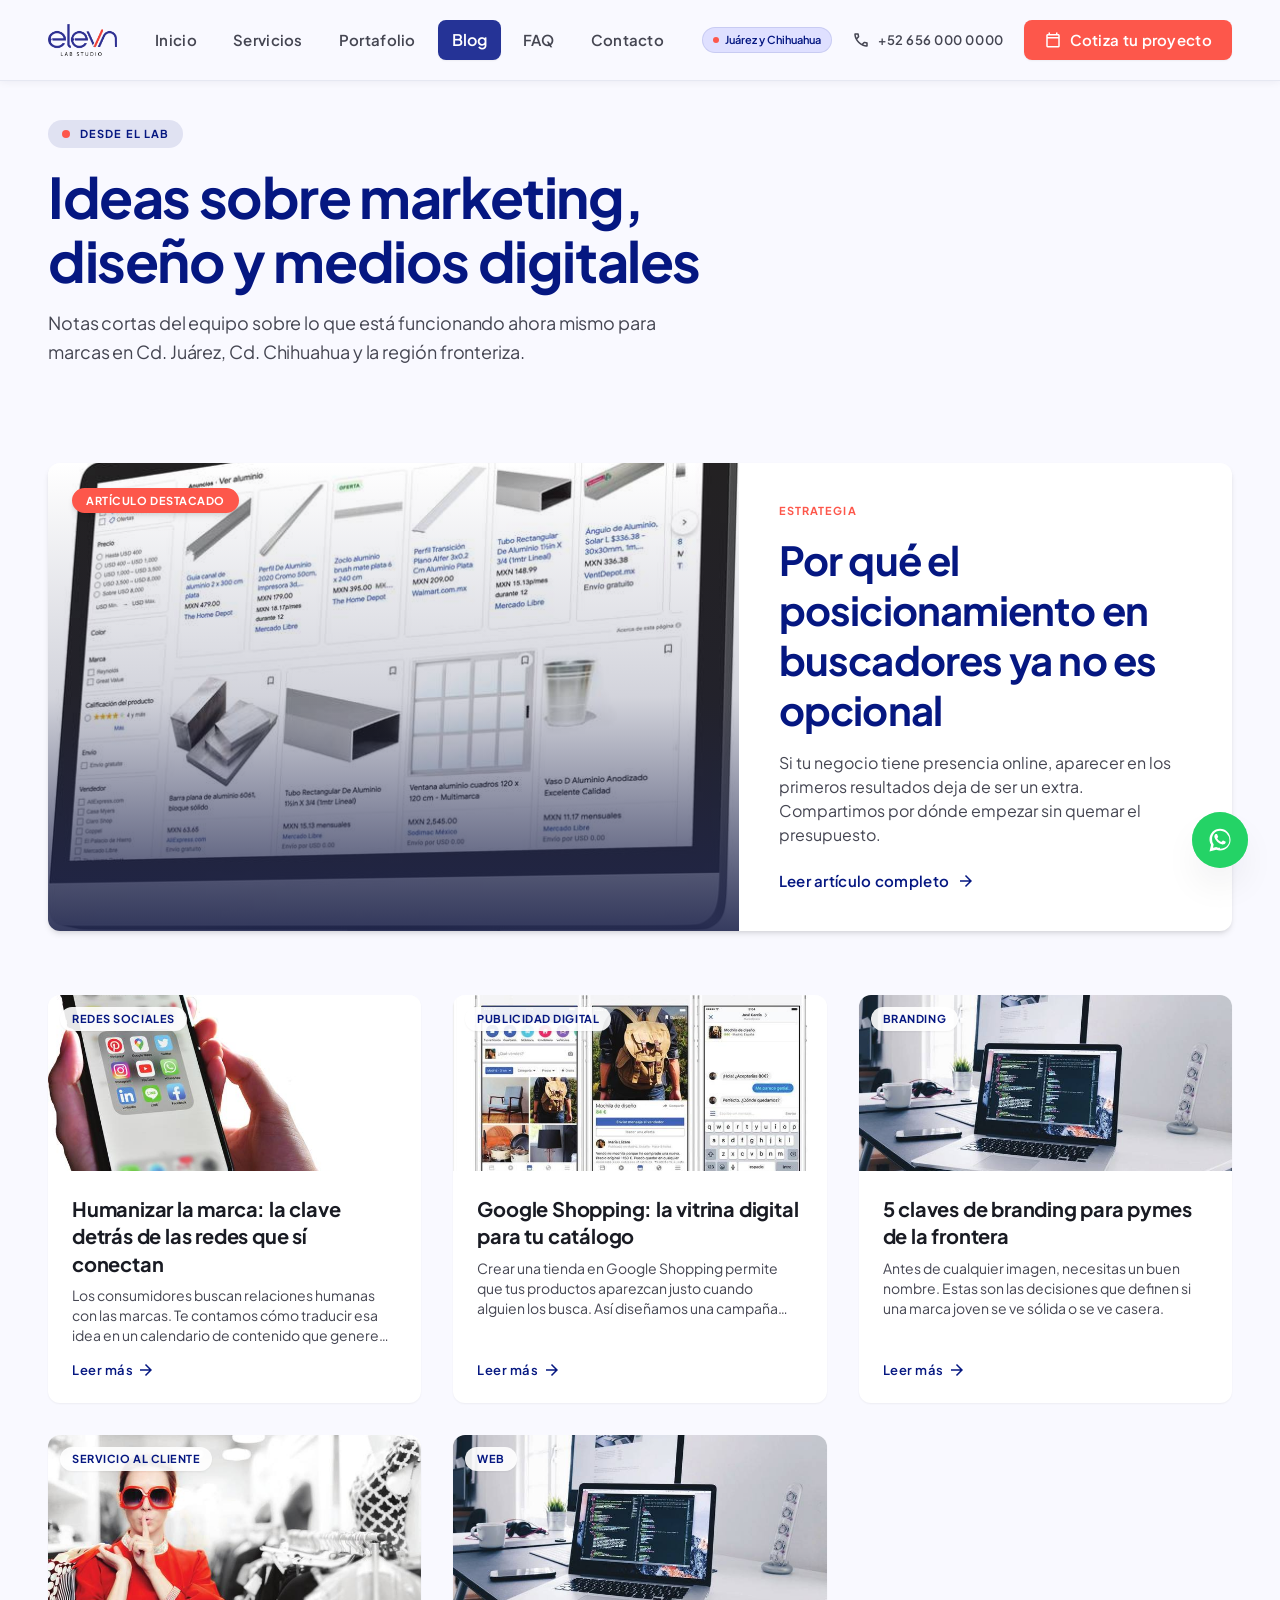
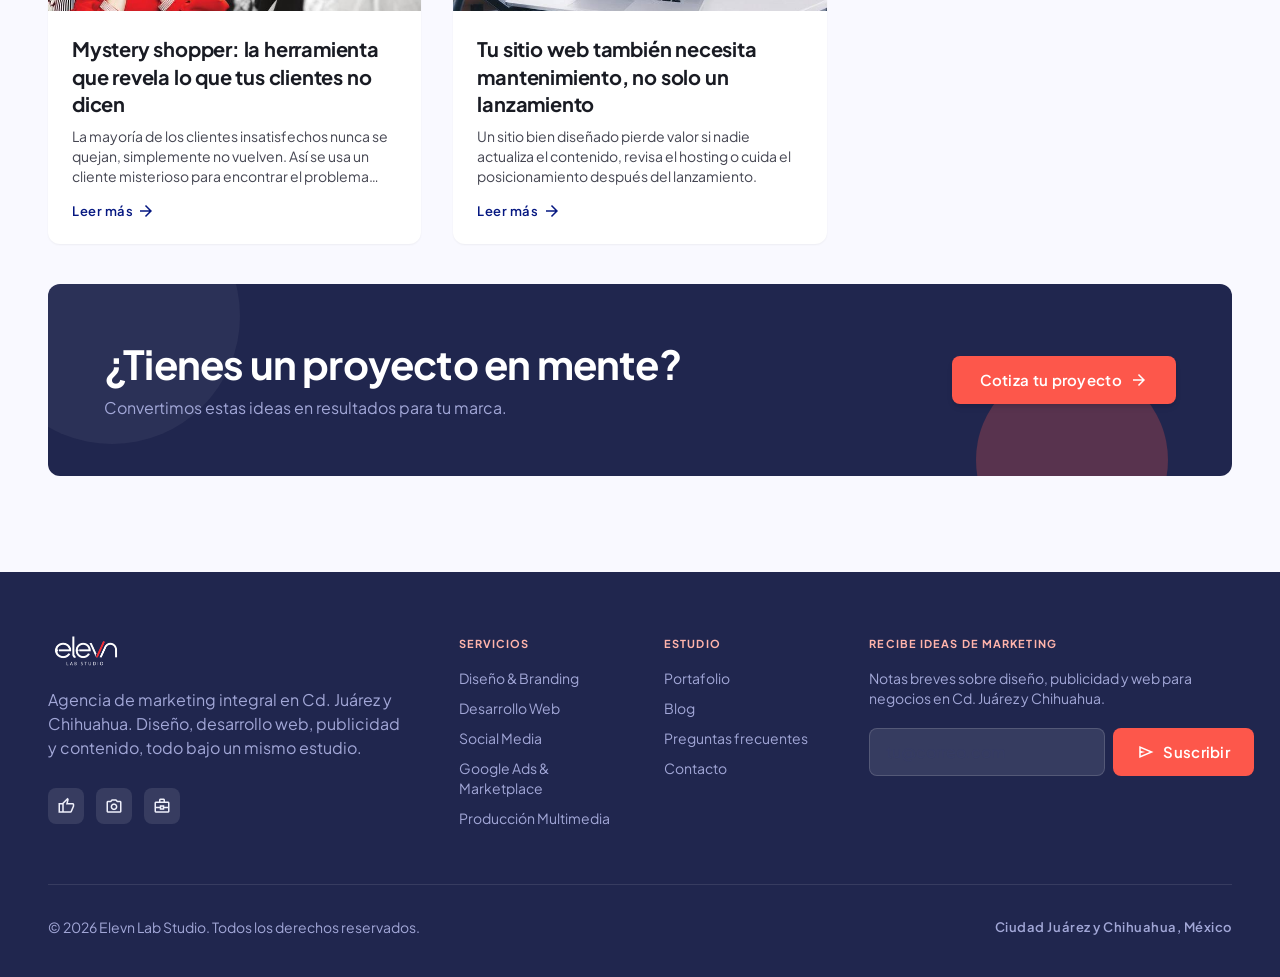
==== commit 90084b20: "Add files via upload" ====
--- a/blog.html
+++ b/blog.html
@@ -198,6 +198,14 @@
 </a>
 </div>
 </nav>
+<a href="https://wa.me/526560000000?text=Hola%2C%20me%20gustar%C3%ADa%20cotizar%20un%20proyecto%20con%20Elevn%20Lab%20Studio." target="_blank" rel="noopener noreferrer"
+class="fixed z-40 bottom-24 right-5 lg:bottom-8 lg:right-8 w-14 h-14 rounded-full bg-[#25D366] text-white flex items-center justify-center shadow-float hover:scale-105 active:scale-95 transition-transform duration-200 group"
+aria-label="Escríbenos por WhatsApp">
+<span class="absolute inset-0 rounded-full bg-[#25D366] animate-ping opacity-40 group-hover:opacity-0"></span>
+<svg class="relative w-7 h-7" viewBox="0 0 32 32" fill="currentColor" aria-hidden="true">
+<path d="M16.02 3C9.4 3 4 8.4 4 15.02c0 2.36.65 4.56 1.78 6.44L4 29l7.72-1.75a12.9 12.9 0 0 0 4.3.73h.01c6.62 0 12.02-5.4 12.02-12.02C28.05 8.4 22.65 3 16.02 3zm0 21.9h-.01a10.8 10.8 0 0 1-3.9-.7l-.28-.11-3.85.87.82-3.75-.18-.29a10.83 10.83 0 0 1-1.68-5.9C6.94 9.5 10.94 5.5 16.02 5.5c2.87 0 5.56 1.12 7.6 3.15a10.7 10.7 0 0 1 3.15 7.6c0 5.08-4.15 9.65-10.75 9.65zm5.9-7.24c-.32-.16-1.9-.94-2.2-1.05-.3-.11-.5-.16-.72.16-.21.32-.83 1.05-1.02 1.27-.19.21-.37.24-.69.08-.32-.16-1.36-.5-2.6-1.6-.96-.86-1.6-1.92-1.79-2.24-.19-.32-.02-.5.14-.66.14-.14.32-.37.48-.55.16-.19.21-.32.32-.53.11-.21.05-.4-.03-.56-.08-.16-.72-1.74-.99-2.38-.26-.62-.53-.54-.72-.55h-.61c-.21 0-.56.08-.85.4-.29.32-1.11 1.08-1.11 2.64s1.14 3.06 1.3 3.27c.16.21 2.24 3.42 5.43 4.79.76.33 1.35.52 1.81.67.76.24 1.45.21 2 .13.61-.09 1.9-.78 2.17-1.53.27-.75.27-1.4.19-1.53-.08-.13-.29-.21-.61-.37z"/>
+</svg>
+</a>
 <script>
 document.getElementById('year').textContent = new Date().getFullYear();
 const menuBtn = document.getElementById('menuBtn');
--- a/styles.css
+++ b/styles.css
@@ -1 +1 @@
-*,:after,:before{--tw-border-spacing-x:0;--tw-border-spacing-y:0;--tw-translate-x:0;--tw-translate-y:0;--tw-rotate:0;--tw-skew-x:0;--tw-skew-y:0;--tw-scale-x:1;--tw-scale-y:1;--tw-pan-x: ;--tw-pan-y: ;--tw-pinch-zoom: ;--tw-scroll-snap-strictness:proximity;--tw-gradient-from-position: ;--tw-gradient-via-position: ;--tw-gradient-to-position: ;--tw-ordinal: ;--tw-slashed-zero: ;--tw-numeric-figure: ;--tw-numeric-spacing: ;--tw-numeric-fraction: ;--tw-ring-inset: ;--tw-ring-offset-width:0px;--tw-ring-offset-color:#fff;--tw-ring-color:rgba(59,130,246,.5);--tw-ring-offset-shadow:0 0 #0000;--tw-ring-shadow:0 0 #0000;--tw-shadow:0 0 #0000;--tw-shadow-colored:0 0 #0000;--tw-blur: ;--tw-brightness: ;--tw-contrast: ;--tw-grayscale: ;--tw-hue-rotate: ;--tw-invert: ;--tw-saturate: ;--tw-sepia: ;--tw-drop-shadow: ;--tw-backdrop-blur: ;--tw-backdrop-brightness: ;--tw-backdrop-contrast: ;--tw-backdrop-grayscale: ;--tw-backdrop-hue-rotate: ;--tw-backdrop-invert: ;--tw-backdrop-opacity: ;--tw-backdrop-saturate: ;--tw-backdrop-sepia: ;--tw-contain-size: ;--tw-contain-layout: ;--tw-contain-paint: ;--tw-contain-style: }::backdrop{--tw-border-spacing-x:0;--tw-border-spacing-y:0;--tw-translate-x:0;--tw-translate-y:0;--tw-rotate:0;--tw-skew-x:0;--tw-skew-y:0;--tw-scale-x:1;--tw-scale-y:1;--tw-pan-x: ;--tw-pan-y: ;--tw-pinch-zoom: ;--tw-scroll-snap-strictness:proximity;--tw-gradient-from-position: ;--tw-gradient-via-position: ;--tw-gradient-to-position: ;--tw-ordinal: ;--tw-slashed-zero: ;--tw-numeric-figure: ;--tw-numeric-spacing: ;--tw-numeric-fraction: ;--tw-ring-inset: ;--tw-ring-offset-width:0px;--tw-ring-offset-color:#fff;--tw-ring-color:rgba(59,130,246,.5);--tw-ring-offset-shadow:0 0 #0000;--tw-ring-shadow:0 0 #0000;--tw-shadow:0 0 #0000;--tw-shadow-colored:0 0 #0000;--tw-blur: ;--tw-brightness: ;--tw-contrast: ;--tw-grayscale: ;--tw-hue-rotate: ;--tw-invert: ;--tw-saturate: ;--tw-sepia: ;--tw-drop-shadow: ;--tw-backdrop-blur: ;--tw-backdrop-brightness: ;--tw-backdrop-contrast: ;--tw-backdrop-grayscale: ;--tw-backdrop-hue-rotate: ;--tw-backdrop-invert: ;--tw-backdrop-opacity: ;--tw-backdrop-saturate: ;--tw-backdrop-sepia: ;--tw-contain-size: ;--tw-contain-layout: ;--tw-contain-paint: ;--tw-contain-style: }/*! tailwindcss v3.4.19 | MIT License | https://tailwindcss.com*/*,:after,:before{box-sizing:border-box;border:0 solid #e5e7eb}:after,:before{--tw-content:""}:host,html{line-height:1.5;-webkit-text-size-adjust:100%;-moz-tab-size:4;-o-tab-size:4;tab-size:4;font-family:ui-sans-serif,system-ui,sans-serif,Apple Color Emoji,Segoe UI Emoji,Segoe UI Symbol,Noto Color Emoji;font-feature-settings:normal;font-variation-settings:normal;-webkit-tap-highlight-color:transparent}body{margin:0;line-height:inherit}hr{height:0;color:inherit;border-top-width:1px}abbr:where([title]){-webkit-text-decoration:underline dotted;text-decoration:underline dotted}h1,h2,h3,h4,h5,h6{font-size:inherit;font-weight:inherit}a{color:inherit;text-decoration:inherit}b,strong{font-weight:bolder}code,kbd,pre,samp{font-family:ui-monospace,SFMono-Regular,Menlo,Monaco,Consolas,Liberation Mono,Courier New,monospace;font-feature-settings:normal;font-variation-settings:normal;font-size:1em}small{font-size:80%}sub,sup{font-size:75%;line-height:0;position:relative;vertical-align:baseline}sub{bottom:-.25em}sup{top:-.5em}table{text-indent:0;border-color:inherit;border-collapse:collapse}button,input,optgroup,select,textarea{font-family:inherit;font-feature-settings:inherit;font-variation-settings:inherit;font-size:100%;font-weight:inherit;line-height:inherit;letter-spacing:inherit;color:inherit;margin:0;padding:0}button,select{text-transform:none}button,input:where([type=button]),input:where([type=reset]),input:where([type=submit]){-webkit-appearance:button;background-color:transparent;background-image:none}:-moz-focusring{outline:auto}:-moz-ui-invalid{box-shadow:none}progress{vertical-align:baseline}::-webkit-inner-spin-button,::-webkit-outer-spin-button{height:auto}[type=search]{-webkit-appearance:textfield;outline-offset:-2px}::-webkit-search-decoration{-webkit-appearance:none}::-webkit-file-upload-button{-webkit-appearance:button;font:inherit}summary{display:list-item}blockquote,dd,dl,figure,h1,h2,h3,h4,h5,h6,hr,p,pre{margin:0}fieldset{margin:0}fieldset,legend{padding:0}menu,ol,ul{list-style:none;margin:0;padding:0}dialog{padding:0}textarea{resize:vertical}input::-moz-placeholder,textarea::-moz-placeholder{opacity:1;color:#9ca3af}input::placeholder,textarea::placeholder{opacity:1;color:#9ca3af}[role=button],button{cursor:pointer}:disabled{cursor:default}audio,canvas,embed,iframe,img,object,svg,video{display:block;vertical-align:middle}img,video{max-width:100%;height:auto}[hidden]:where(:not([hidden=until-found])){display:none}body,html{margin:0;padding:0}body{overscroll-behavior:none}main>:first-child{margin-top:0!important}main>:last-child{margin-bottom:0!important}.container{width:100%}@media (min-width:640px){.container{max-width:640px}}@media (min-width:768px){.container{max-width:768px}}@media (min-width:1024px){.container{max-width:1024px}}@media (min-width:1280px){.container{max-width:1280px}}@media (min-width:1536px){.container{max-width:1536px}}.pointer-events-none{pointer-events:none}.fixed{position:fixed}.absolute{position:absolute}.relative{position:relative}.inset-0{inset:0}.-bottom-20{bottom:-5rem}.-left-16{left:-4rem}.-left-20{left:-5rem}.-right-20{right:-5rem}.-top-24{top:-6rem}.-top-32{top:-8rem}.bottom-0{bottom:0}.bottom-5{bottom:1.25rem}.left-0{left:0}.left-1\/2{left:50%}.left-1\/4{left:25%}.left-3{left:.75rem}.left-3\.5{left:.875rem}.left-4{left:1rem}.left-5{left:1.25rem}.left-6{left:1.5rem}.right-0{right:0}.right-10{right:2.5rem}.right-16{right:4rem}.right-4{right:1rem}.right-5{right:1.25rem}.top-0{top:0}.top-1\/3{top:33.333333%}.top-3{top:.75rem}.top-4{top:1rem}.top-48{top:12rem}.top-5{top:1.25rem}.top-6{top:1.5rem}.-z-10{z-index:-10}.z-10{z-index:10}.z-40{z-index:40}.z-50{z-index:50}.z-\[100\]{z-index:100}.mx-auto{margin-left:auto;margin-right:auto}.-mt-14{margin-top:-3.5rem}.-mt-4{margin-top:-1rem}.mb-1{margin-bottom:.25rem}.mb-10{margin-bottom:2.5rem}.mb-12{margin-bottom:3rem}.mb-14{margin-bottom:3.5rem}.mb-16{margin-bottom:4rem}.mb-2{margin-bottom:.5rem}.mb-3{margin-bottom:.75rem}.mb-4{margin-bottom:1rem}.mb-5{margin-bottom:1.25rem}.mb-6{margin-bottom:1.5rem}.mb-7{margin-bottom:1.75rem}.mb-8{margin-bottom:2rem}.mb-9{margin-bottom:2.25rem}.mt-0\.5{margin-top:.125rem}.mt-1{margin-top:.25rem}.mt-1\.5{margin-top:.375rem}.mt-12{margin-top:3rem}.mt-2{margin-top:.5rem}.mt-4{margin-top:1rem}.mt-8{margin-top:2rem}.line-clamp-3{overflow:hidden;display:-webkit-box;-webkit-box-orient:vertical;-webkit-line-clamp:3}.block{display:block}.inline-block{display:inline-block}.flex{display:flex}.inline-flex{display:inline-flex}.grid{display:grid}.hidden{display:none}.aspect-\[16\/10\]{aspect-ratio:16/10}.aspect-\[4\/5\]{aspect-ratio:4/5}.h-1\.5{height:.375rem}.h-10{height:2.5rem}.h-11{height:2.75rem}.h-12{height:3rem}.h-14{height:3.5rem}.h-2{height:.5rem}.h-20{height:5rem}.h-40{height:10rem}.h-44{height:11rem}.h-48{height:12rem}.h-5{height:1.25rem}.h-6{height:1.5rem}.h-64{height:16rem}.h-7{height:1.75rem}.h-72{height:18rem}.h-8{height:2rem}.h-80{height:20rem}.h-9{height:2.25rem}.h-96{height:24rem}.h-\[360px\]{height:360px}.h-full{height:100%}.min-h-\[130px\]{min-height:130px}.min-h-\[280px\]{min-height:280px}.min-h-\[calc\(100vh-80px\)\]{min-height:calc(100vh - 80px)}.w-1\.5{width:.375rem}.w-10{width:2.5rem}.w-11{width:2.75rem}.w-12{width:3rem}.w-14{width:3.5rem}.w-2{width:.5rem}.w-48{width:12rem}.w-5{width:1.25rem}.w-6{width:1.5rem}.w-64{width:16rem}.w-80{width:20rem}.w-9{width:2.25rem}.w-96{width:24rem}.w-\[980px\]{width:980px}.w-auto{width:auto}.w-full{width:100%}.max-w-2xl{max-width:42rem}.max-w-3xl{max-width:48rem}.max-w-4xl{max-width:56rem}.max-w-5xl{max-width:64rem}.max-w-7xl{max-width:80rem}.max-w-md{max-width:28rem}.max-w-sm{max-width:24rem}.max-w-xl{max-width:36rem}.flex-1{flex:1 1 0%}.flex-none{flex:none}.flex-shrink-0,.shrink-0{flex-shrink:0}.-translate-x-1\/2{--tw-translate-x:-50%}.-translate-x-1\/2,.translate-x-full{transform:translate(var(--tw-translate-x),var(--tw-translate-y)) rotate(var(--tw-rotate)) skewX(var(--tw-skew-x)) skewY(var(--tw-skew-y)) scaleX(var(--tw-scale-x)) scaleY(var(--tw-scale-y))}.translate-x-full{--tw-translate-x:100%}.rotate-180{--tw-rotate:180deg;transform:translate(var(--tw-translate-x),var(--tw-translate-y)) rotate(var(--tw-rotate)) skewX(var(--tw-skew-x)) skewY(var(--tw-skew-y)) scaleX(var(--tw-scale-x)) scaleY(var(--tw-scale-y))}@keyframes pulse{50%{opacity:.5}}.animate-pulse{animation:pulse 2s cubic-bezier(.4,0,.6,1) infinite}.cursor-pointer{cursor:pointer}.select-none{-webkit-user-select:none;-moz-user-select:none;user-select:none}.resize-y{resize:vertical}.appearance-none{-webkit-appearance:none;-moz-appearance:none;appearance:none}.grid-cols-1{grid-template-columns:repeat(1,minmax(0,1fr))}.grid-cols-2{grid-template-columns:repeat(2,minmax(0,1fr))}.grid-cols-4{grid-template-columns:repeat(4,minmax(0,1fr))}.flex-col{flex-direction:column}.flex-wrap{flex-wrap:wrap}.items-start{align-items:flex-start}.items-end{align-items:flex-end}.items-center{align-items:center}.items-stretch{align-items:stretch}.justify-center{justify-content:center}.justify-between{justify-content:space-between}.justify-around{justify-content:space-around}.gap-1{gap:.25rem}.gap-1\.5{gap:.375rem}.gap-10{gap:2.5rem}.gap-12{gap:3rem}.gap-2{gap:.5rem}.gap-2\.5{gap:.625rem}.gap-3{gap:.75rem}.gap-3\.5{gap:.875rem}.gap-4{gap:1rem}.gap-5{gap:1.25rem}.gap-6{gap:1.5rem}.gap-8{gap:2rem}.space-y-2>:not([hidden])~:not([hidden]){--tw-space-y-reverse:0;margin-top:calc(.5rem*(1 - var(--tw-space-y-reverse)));margin-bottom:calc(.5rem*var(--tw-space-y-reverse))}.space-y-4>:not([hidden])~:not([hidden]){--tw-space-y-reverse:0;margin-top:calc(1rem*(1 - var(--tw-space-y-reverse)));margin-bottom:calc(1rem*var(--tw-space-y-reverse))}.self-start{align-self:flex-start}.overflow-hidden{overflow:hidden}.whitespace-nowrap{white-space:nowrap}.rounded-2xl{border-radius:1rem}.rounded-3xl{border-radius:1.5rem}.rounded-full{border-radius:9999px}.rounded-lg{border-radius:.5rem}.rounded-xl{border-radius:.75rem}.border{border-width:1px}.border-y{border-top-width:1px}.border-b,.border-y{border-bottom-width:1px}.border-l-4{border-left-width:4px}.border-t{border-top-width:1px}.border-primary-container\/\[0\.08\]{border-color:rgba(37,51,150,.08)}.border-primary\/10{border-color:rgba(5,23,129,.1)}.border-secondary-container{--tw-border-opacity:1;border-color:rgb(253 87 75/var(--tw-border-opacity,1))}.border-surface-container-high{--tw-border-opacity:1;border-color:rgb(230 232 242/var(--tw-border-opacity,1))}.border-white\/10{border-color:hsla(0,0%,100%,.1)}.border-white\/15{border-color:hsla(0,0%,100%,.15)}.bg-primary-container{--tw-bg-opacity:1;background-color:rgb(37 51 150/var(--tw-bg-opacity,1))}.bg-primary-container\/40{background-color:rgba(37,51,150,.4)}.bg-primary-fixed{--tw-bg-opacity:1;background-color:rgb(223 224 255/var(--tw-bg-opacity,1))}.bg-primary-fixed\/40{background-color:rgba(223,224,255,.4)}.bg-primary\/10{background-color:rgba(5,23,129,.1)}.bg-secondary-container{--tw-bg-opacity:1;background-color:rgb(253 87 75/var(--tw-bg-opacity,1))}.bg-secondary-container\/15{background-color:rgba(253,87,75,.15)}.bg-secondary-container\/20{background-color:rgba(253,87,75,.2)}.bg-secondary-container\/25{background-color:rgba(253,87,75,.25)}.bg-secondary-container\/80{background-color:rgba(253,87,75,.8)}.bg-secondary-fixed{--tw-bg-opacity:1;background-color:rgb(255 218 214/var(--tw-bg-opacity,1))}.bg-secondary-fixed\/50{background-color:hsla(6,100%,92%,.5)}.bg-surface{--tw-bg-opacity:1;background-color:rgb(249 249 255/var(--tw-bg-opacity,1))}.bg-surface-container-high{--tw-bg-opacity:1;background-color:rgb(230 232 242/var(--tw-bg-opacity,1))}.bg-surface-container-highest{--tw-bg-opacity:1;background-color:rgb(224 226 236/var(--tw-bg-opacity,1))}.bg-surface-container-low{--tw-bg-opacity:1;background-color:rgb(242 243 254/var(--tw-bg-opacity,1))}.bg-surface-container-lowest{--tw-bg-opacity:1;background-color:rgb(255 255 255/var(--tw-bg-opacity,1))}.bg-surface-container-lowest\/5{background-color:hsla(0,0%,100%,.05)}.bg-surface-container-lowest\/90{background-color:hsla(0,0%,100%,.9)}.bg-surface\/90{background-color:rgba(249,249,255,.9)}.bg-surface\/95{background-color:rgba(249,249,255,.95)}.bg-tertiary{--tw-bg-opacity:1;background-color:rgb(32 38 78/var(--tw-bg-opacity,1))}.bg-tertiary-fixed{--tw-bg-opacity:1;background-color:rgb(223 224 255/var(--tw-bg-opacity,1))}.bg-white\/10{background-color:hsla(0,0%,100%,.1)}.bg-white\/15{background-color:hsla(0,0%,100%,.15)}.bg-white\/5{background-color:hsla(0,0%,100%,.05)}.bg-gradient-to-b{background-image:linear-gradient(to bottom,var(--tw-gradient-stops))}.bg-gradient-to-t{background-image:linear-gradient(to top,var(--tw-gradient-stops))}.from-primary-fixed-dim\/40{--tw-gradient-from:rgba(188,194,255,.4) var(--tw-gradient-from-position);--tw-gradient-to:rgba(188,194,255,0) var(--tw-gradient-to-position);--tw-gradient-stops:var(--tw-gradient-from),var(--tw-gradient-to)}.from-tertiary\/90{--tw-gradient-from:rgba(32,38,78,.9) var(--tw-gradient-from-position);--tw-gradient-to:rgba(32,38,78,0) var(--tw-gradient-to-position);--tw-gradient-stops:var(--tw-gradient-from),var(--tw-gradient-to)}.via-surface-container\/60{--tw-gradient-to:rgba(236,237,248,0) var(--tw-gradient-to-position);--tw-gradient-stops:var(--tw-gradient-from),rgba(236,237,248,.6) var(--tw-gradient-via-position),var(--tw-gradient-to)}.via-tertiary\/20{--tw-gradient-to:rgba(32,38,78,0) var(--tw-gradient-to-position);--tw-gradient-stops:var(--tw-gradient-from),rgba(32,38,78,.2) var(--tw-gradient-via-position),var(--tw-gradient-to)}.to-transparent{--tw-gradient-to:transparent var(--tw-gradient-to-position)}.stroke-current{stroke:currentColor}.object-cover{-o-object-fit:cover;object-fit:cover}.p-10{padding:2.5rem}.p-3\.5{padding:.875rem}.p-4{padding:1rem}.p-5{padding:1.25rem}.p-6{padding:1.5rem}.p-7{padding:1.75rem}.p-8{padding:2rem}.px-2\.5{padding-left:.625rem;padding-right:.625rem}.px-3{padding-left:.75rem;padding-right:.75rem}.px-3\.5{padding-left:.875rem;padding-right:.875rem}.px-4{padding-left:1rem;padding-right:1rem}.px-5{padding-left:1.25rem;padding-right:1.25rem}.px-6{padding-left:1.5rem;padding-right:1.5rem}.px-7{padding-left:1.75rem;padding-right:1.75rem}.py-1{padding-top:.25rem;padding-bottom:.25rem}.py-1\.5{padding-top:.375rem;padding-bottom:.375rem}.py-10{padding-top:2.5rem;padding-bottom:2.5rem}.py-16{padding-top:4rem;padding-bottom:4rem}.py-2{padding-top:.5rem;padding-bottom:.5rem}.py-2\.5{padding-top:.625rem;padding-bottom:.625rem}.py-20{padding-top:5rem;padding-bottom:5rem}.py-3{padding-top:.75rem;padding-bottom:.75rem}.py-3\.5{padding-top:.875rem;padding-bottom:.875rem}.py-4{padding-top:1rem;padding-bottom:1rem}.py-6{padding-top:1.5rem;padding-bottom:1.5rem}.py-8{padding-top:2rem;padding-bottom:2rem}.pb-10{padding-bottom:2.5rem}.pb-16{padding-bottom:4rem}.pb-20{padding-bottom:5rem}.pb-24{padding-bottom:6rem}.pb-5{padding-bottom:1.25rem}.pb-6{padding-bottom:1.5rem}.pb-8{padding-bottom:2rem}.pl-10{padding-left:2.5rem}.pl-5{padding-left:1.25rem}.pr-4{padding-right:1rem}.pt-10{padding-top:2.5rem}.pt-12{padding-top:3rem}.pt-16{padding-top:4rem}.pt-2{padding-top:.5rem}.pt-20{padding-top:5rem}.pt-6{padding-top:1.5rem}.pt-8{padding-top:2rem}.text-left{text-align:left}.text-center{text-align:center}.font-body-lg,.font-body-md,.font-body-sm,.font-display,.font-headline-lg,.font-headline-lg-mobile,.font-headline-md,.font-headline-sm,.font-headline-xl-mobile,.font-label-lg,.font-label-md,.font-label-sm{font-family:Plus Jakarta Sans}.text-\[10px\]{font-size:10px}.text-\[11px\]{font-size:11px}.text-\[14px\]{font-size:14px}.text-\[16px\]{font-size:16px}.text-\[18px\]{font-size:18px}.text-\[20px\]{font-size:20px}.text-\[22px\]{font-size:22px}.text-\[24px\]{font-size:24px}.text-\[28px\]{font-size:28px}.text-body-lg{font-size:18px;line-height:28px;letter-spacing:-.005em;font-weight:400}.text-body-md{font-size:16px;line-height:24px}.text-body-md,.text-body-sm{letter-spacing:0;font-weight:400}.text-body-sm{font-size:14px;line-height:20px}.text-headline-lg{font-size:40px;line-height:48px;letter-spacing:-.02em;font-weight:700}.text-headline-lg-mobile{font-weight:700}.text-headline-lg-mobile,.text-headline-md{font-size:28px;line-height:36px;letter-spacing:-.015em}.text-headline-md{font-weight:600}.text-headline-sm{font-size:20px;line-height:28px;letter-spacing:-.01em;font-weight:600}.text-headline-xl-mobile{font-size:36px;line-height:44px;letter-spacing:-.02em;font-weight:700}.text-label-lg{font-size:15px;line-height:20px;letter-spacing:.02em;font-weight:600}.text-label-md{font-size:13px;line-height:18px;letter-spacing:.04em;font-weight:600}.text-label-sm{font-size:11px;line-height:16px;letter-spacing:.08em;font-weight:700}.font-bold{font-weight:700}.font-extrabold{font-weight:800}.font-semibold{font-weight:600}.uppercase{text-transform:uppercase}.leading-\[1\.05\]{line-height:1.05}.leading-\[1\.08\]{line-height:1.08}.leading-none{line-height:1}.leading-relaxed{line-height:1.625}.leading-snug{line-height:1.375}.leading-tight{line-height:1.25}.tracking-tight{letter-spacing:-.025em}.tracking-wider{letter-spacing:.05em}.tracking-widest{letter-spacing:.1em}.text-inverse-on-surface{--tw-text-opacity:1;color:rgb(239 240 251/var(--tw-text-opacity,1))}.text-on-primary{--tw-text-opacity:1;color:rgb(255 255 255/var(--tw-text-opacity,1))}.text-on-primary-container{--tw-text-opacity:1;color:rgb(152 164 255/var(--tw-text-opacity,1))}.text-on-secondary{--tw-text-opacity:1;color:rgb(255 255 255/var(--tw-text-opacity,1))}.text-on-secondary-fixed{--tw-text-opacity:1;color:rgb(65 0 2/var(--tw-text-opacity,1))}.text-on-surface{--tw-text-opacity:1;color:rgb(25 27 35/var(--tw-text-opacity,1))}.text-on-surface-variant{--tw-text-opacity:1;color:rgb(69 70 82/var(--tw-text-opacity,1))}.text-on-tertiary{--tw-text-opacity:1;color:rgb(255 255 255/var(--tw-text-opacity,1))}.text-on-tertiary-container{--tw-text-opacity:1;color:rgb(162 167 215/var(--tw-text-opacity,1))}.text-outline{--tw-text-opacity:1;color:rgb(118 118 132/var(--tw-text-opacity,1))}.text-primary{--tw-text-opacity:1;color:rgb(5 23 129/var(--tw-text-opacity,1))}.text-primary-container{--tw-text-opacity:1;color:rgb(37 51 150/var(--tw-text-opacity,1))}.text-primary-fixed{--tw-text-opacity:1;color:rgb(223 224 255/var(--tw-text-opacity,1))}.text-secondary{--tw-text-opacity:1;color:rgb(182 35 32/var(--tw-text-opacity,1))}.text-secondary-container{--tw-text-opacity:1;color:rgb(253 87 75/var(--tw-text-opacity,1))}.text-secondary-fixed{--tw-text-opacity:1;color:rgb(255 218 214/var(--tw-text-opacity,1))}.text-secondary-fixed-dim{--tw-text-opacity:1;color:rgb(255 180 171/var(--tw-text-opacity,1))}.text-tertiary{--tw-text-opacity:1;color:rgb(32 38 78/var(--tw-text-opacity,1))}.text-white{--tw-text-opacity:1;color:rgb(255 255 255/var(--tw-text-opacity,1))}.antialiased{-webkit-font-smoothing:antialiased;-moz-osx-font-smoothing:grayscale}.opacity-30{opacity:.3}.opacity-40{opacity:.4}.opacity-70{opacity:.7}.shadow-\[0_1px_8px_rgba\(13\2c 19\2c 59\2c 0\.06\)\]{--tw-shadow:0 1px 8px rgba(13,19,59,.06);--tw-shadow-colored:0 1px 8px var(--tw-shadow-color)}.shadow-\[0_1px_8px_rgba\(13\2c 19\2c 59\2c 0\.06\)\],.shadow-card{box-shadow:var(--tw-ring-offset-shadow,0 0 #0000),var(--tw-ring-shadow,0 0 #0000),var(--tw-shadow)}.shadow-card{--tw-shadow:0 12px 35px -6px rgba(37,51,150,.08);--tw-shadow-colored:0 12px 35px -6px var(--tw-shadow-color)}.shadow-cta{--tw-shadow:0 10px 24px -3px rgba(253,87,75,.35);--tw-shadow-colored:0 10px 24px -3px var(--tw-shadow-color)}.shadow-cta,.shadow-float{box-shadow:var(--tw-ring-offset-shadow,0 0 #0000),var(--tw-ring-shadow,0 0 #0000),var(--tw-shadow)}.shadow-float{--tw-shadow:0 20px 40px -10px rgba(15,23,42,.12);--tw-shadow-colored:0 20px 40px -10px var(--tw-shadow-color)}.shadow-md{--tw-shadow:0 4px 6px -1px rgba(0,0,0,.1),0 2px 4px -2px rgba(0,0,0,.1);--tw-shadow-colored:0 4px 6px -1px var(--tw-shadow-color),0 2px 4px -2px var(--tw-shadow-color)}.shadow-md,.shadow-sm{box-shadow:var(--tw-ring-offset-shadow,0 0 #0000),var(--tw-ring-shadow,0 0 #0000),var(--tw-shadow)}.shadow-sm{--tw-shadow:0 1px 2px 0 rgba(0,0,0,.05);--tw-shadow-colored:0 1px 2px 0 var(--tw-shadow-color)}.shadow-subtle{--tw-shadow:0 8px 30px -4px rgba(15,23,42,.05);--tw-shadow-colored:0 8px 30px -4px var(--tw-shadow-color);box-shadow:var(--tw-ring-offset-shadow,0 0 #0000),var(--tw-ring-shadow,0 0 #0000),var(--tw-shadow)}.ring-2{--tw-ring-offset-shadow:var(--tw-ring-inset) 0 0 0 var(--tw-ring-offset-width) var(--tw-ring-offset-color);--tw-ring-shadow:var(--tw-ring-inset) 0 0 0 calc(2px + var(--tw-ring-offset-width)) var(--tw-ring-color)}.ring-2,.ring-4{box-shadow:var(--tw-ring-offset-shadow),var(--tw-ring-shadow),var(--tw-shadow,0 0 #0000)}.ring-4{--tw-ring-offset-shadow:var(--tw-ring-inset) 0 0 0 var(--tw-ring-offset-width) var(--tw-ring-offset-color);--tw-ring-shadow:var(--tw-ring-inset) 0 0 0 calc(4px + var(--tw-ring-offset-width)) var(--tw-ring-color)}.ring-secondary-container{--tw-ring-opacity:1;--tw-ring-color:rgb(253 87 75/var(--tw-ring-opacity,1))}.ring-surface-container-lowest{--tw-ring-opacity:1;--tw-ring-color:rgb(255 255 255/var(--tw-ring-opacity,1))}.blur-3xl{--tw-blur:blur(64px);filter:var(--tw-blur) var(--tw-brightness) var(--tw-contrast) var(--tw-grayscale) var(--tw-hue-rotate) var(--tw-invert) var(--tw-saturate) var(--tw-sepia) var(--tw-drop-shadow)}.backdrop-blur-md{--tw-backdrop-blur:blur(12px)}.backdrop-blur-md,.backdrop-blur-xl{-webkit-backdrop-filter:var(--tw-backdrop-blur) var(--tw-backdrop-brightness) var(--tw-backdrop-contrast) var(--tw-backdrop-grayscale) var(--tw-backdrop-hue-rotate) var(--tw-backdrop-invert) var(--tw-backdrop-opacity) var(--tw-backdrop-saturate) var(--tw-backdrop-sepia);backdrop-filter:var(--tw-backdrop-blur) var(--tw-backdrop-brightness) var(--tw-backdrop-contrast) var(--tw-backdrop-grayscale) var(--tw-backdrop-hue-rotate) var(--tw-backdrop-invert) var(--tw-backdrop-opacity) var(--tw-backdrop-saturate) var(--tw-backdrop-sepia)}.backdrop-blur-xl{--tw-backdrop-blur:blur(24px)}.transition-all{transition-property:all;transition-timing-function:cubic-bezier(.4,0,.2,1);transition-duration:.15s}.transition-colors{transition-property:color,background-color,border-color,text-decoration-color,fill,stroke;transition-timing-function:cubic-bezier(.4,0,.2,1);transition-duration:.15s}.transition-opacity{transition-property:opacity;transition-timing-function:cubic-bezier(.4,0,.2,1);transition-duration:.15s}.transition-transform{transition-property:transform;transition-timing-function:cubic-bezier(.4,0,.2,1);transition-duration:.15s}.duration-200{transition-duration:.2s}.duration-300{transition-duration:.3s}.duration-500{transition-duration:.5s}.duration-700{transition-duration:.7s}::-webkit-scrollbar{display:none}.material-symbols-outlined{font-variation-settings:"FILL" 0,"wght" 400,"GRAD" 0,"opsz" 24;vertical-align:middle}.faq-content{display:grid;grid-template-rows:0fr;transition:grid-template-rows .3s cubic-bezier(.4,0,.2,1),opacity .3s cubic-bezier(.4,0,.2,1);opacity:0}.faq-content>div{overflow:hidden}.faq-item.is-open .faq-content{grid-template-rows:1fr;opacity:1}#mobileMenu{transition:transform .32s cubic-bezier(.4,0,.2,1)}.bg-ambient{background-image:radial-gradient(at 10% 12%,rgba(37,51,150,.06) 0,transparent 50%),radial-gradient(at 90% 20%,rgba(253,87,75,.06) 0,transparent 50%)}.no-scrollbar::-webkit-scrollbar{display:none}.no-scrollbar{-ms-overflow-style:none;scrollbar-width:none}.selection\:bg-primary-fixed ::-moz-selection{--tw-bg-opacity:1;background-color:rgb(223 224 255/var(--tw-bg-opacity,1))}.selection\:bg-primary-fixed ::selection{--tw-bg-opacity:1;background-color:rgb(223 224 255/var(--tw-bg-opacity,1))}.selection\:text-on-primary-fixed ::-moz-selection{--tw-text-opacity:1;color:rgb(0 12 97/var(--tw-text-opacity,1))}.selection\:text-on-primary-fixed ::selection{--tw-text-opacity:1;color:rgb(0 12 97/var(--tw-text-opacity,1))}.selection\:bg-primary-fixed::-moz-selection{--tw-bg-opacity:1;background-color:rgb(223 224 255/var(--tw-bg-opacity,1))}.selection\:bg-primary-fixed::selection{--tw-bg-opacity:1;background-color:rgb(223 224 255/var(--tw-bg-opacity,1))}.selection\:text-on-primary-fixed::-moz-selection{--tw-text-opacity:1;color:rgb(0 12 97/var(--tw-text-opacity,1))}.selection\:text-on-primary-fixed::selection{--tw-text-opacity:1;color:rgb(0 12 97/var(--tw-text-opacity,1))}.placeholder\:text-outline::-moz-placeholder{--tw-text-opacity:1;color:rgb(118 118 132/var(--tw-text-opacity,1))}.placeholder\:text-outline::placeholder{--tw-text-opacity:1;color:rgb(118 118 132/var(--tw-text-opacity,1))}.placeholder\:text-tertiary-container\/70::-moz-placeholder{color:rgba(54,60,101,.7)}.placeholder\:text-tertiary-container\/70::placeholder{color:rgba(54,60,101,.7)}.hover\:-translate-y-0\.5:hover{--tw-translate-y:-0.125rem}.hover\:-translate-y-0\.5:hover,.hover\:-translate-y-1:hover{transform:translate(var(--tw-translate-x),var(--tw-translate-y)) rotate(var(--tw-rotate)) skewX(var(--tw-skew-x)) skewY(var(--tw-skew-y)) scaleX(var(--tw-scale-x)) scaleY(var(--tw-scale-y))}.hover\:-translate-y-1:hover{--tw-translate-y:-0.25rem}.hover\:bg-primary:hover{--tw-bg-opacity:1;background-color:rgb(5 23 129/var(--tw-bg-opacity,1))}.hover\:bg-primary-fixed:hover{--tw-bg-opacity:1;background-color:rgb(223 224 255/var(--tw-bg-opacity,1))}.hover\:bg-secondary:hover{--tw-bg-opacity:1;background-color:rgb(182 35 32/var(--tw-bg-opacity,1))}.hover\:bg-secondary-container:hover{--tw-bg-opacity:1;background-color:rgb(253 87 75/var(--tw-bg-opacity,1))}.hover\:bg-surface-container-low:hover{--tw-bg-opacity:1;background-color:rgb(242 243 254/var(--tw-bg-opacity,1))}.hover\:bg-surface-container-lowest\/10:hover{background-color:hsla(0,0%,100%,.1)}.hover\:text-on-surface:hover{--tw-text-opacity:1;color:rgb(25 27 35/var(--tw-text-opacity,1))}.hover\:text-primary:hover{--tw-text-opacity:1;color:rgb(5 23 129/var(--tw-text-opacity,1))}.hover\:text-secondary-container:hover{--tw-text-opacity:1;color:rgb(253 87 75/var(--tw-text-opacity,1))}.hover\:text-white:hover{--tw-text-opacity:1;color:rgb(255 255 255/var(--tw-text-opacity,1))}.hover\:opacity-100:hover{opacity:1}.hover\:shadow-card:hover{--tw-shadow:0 12px 35px -6px rgba(37,51,150,.08);--tw-shadow-colored:0 12px 35px -6px var(--tw-shadow-color)}.hover\:shadow-card:hover,.hover\:shadow-xl:hover{box-shadow:var(--tw-ring-offset-shadow,0 0 #0000),var(--tw-ring-shadow,0 0 #0000),var(--tw-shadow)}.hover\:shadow-xl:hover{--tw-shadow:0 20px 25px -5px rgba(0,0,0,.1),0 8px 10px -6px rgba(0,0,0,.1);--tw-shadow-colored:0 20px 25px -5px var(--tw-shadow-color),0 8px 10px -6px var(--tw-shadow-color)}.focus\:border-secondary-container:focus{--tw-border-opacity:1;border-color:rgb(253 87 75/var(--tw-border-opacity,1))}.focus\:bg-surface-container-lowest:focus{--tw-bg-opacity:1;background-color:rgb(255 255 255/var(--tw-bg-opacity,1))}.focus\:outline-none:focus{outline:2px solid transparent;outline-offset:2px}.focus\:ring-2:focus{--tw-ring-offset-shadow:var(--tw-ring-inset) 0 0 0 var(--tw-ring-offset-width) var(--tw-ring-offset-color);--tw-ring-shadow:var(--tw-ring-inset) 0 0 0 calc(2px + var(--tw-ring-offset-width)) var(--tw-ring-color);box-shadow:var(--tw-ring-offset-shadow),var(--tw-ring-shadow),var(--tw-shadow,0 0 #0000)}.focus\:ring-primary:focus{--tw-ring-opacity:1;--tw-ring-color:rgb(5 23 129/var(--tw-ring-opacity,1))}.focus\:ring-secondary-container\/25:focus{--tw-ring-color:rgba(253,87,75,.25)}.active\:translate-y-0:active{--tw-translate-y:0px}.active\:scale-90:active,.active\:translate-y-0:active{transform:translate(var(--tw-translate-x),var(--tw-translate-y)) rotate(var(--tw-rotate)) skewX(var(--tw-skew-x)) skewY(var(--tw-skew-y)) scaleX(var(--tw-scale-x)) scaleY(var(--tw-scale-y))}.active\:scale-90:active{--tw-scale-x:.9;--tw-scale-y:.9}.active\:scale-\[0\.98\]:active{--tw-scale-x:0.98;--tw-scale-y:0.98}.active\:scale-\[0\.98\]:active,.group:hover .group-hover\:translate-x-1{transform:translate(var(--tw-translate-x),var(--tw-translate-y)) rotate(var(--tw-rotate)) skewX(var(--tw-skew-x)) skewY(var(--tw-skew-y)) scaleX(var(--tw-scale-x)) scaleY(var(--tw-scale-y))}.group:hover .group-hover\:translate-x-1{--tw-translate-x:0.25rem}.group:hover .group-hover\:scale-105{--tw-scale-x:1.05;--tw-scale-y:1.05;transform:translate(var(--tw-translate-x),var(--tw-translate-y)) rotate(var(--tw-rotate)) skewX(var(--tw-skew-x)) skewY(var(--tw-skew-y)) scaleX(var(--tw-scale-x)) scaleY(var(--tw-scale-y))}.group:hover .group-hover\:bg-primary{--tw-bg-opacity:1;background-color:rgb(5 23 129/var(--tw-bg-opacity,1))}.group:hover .group-hover\:bg-secondary-container{--tw-bg-opacity:1;background-color:rgb(253 87 75/var(--tw-bg-opacity,1))}.group:hover .group-hover\:text-on-primary,.group:hover .group-hover\:text-on-secondary{--tw-text-opacity:1;color:rgb(255 255 255/var(--tw-text-opacity,1))}.group:hover .group-hover\:text-primary{--tw-text-opacity:1;color:rgb(5 23 129/var(--tw-text-opacity,1))}.group:hover .group-hover\:text-secondary-container{--tw-text-opacity:1;color:rgb(253 87 75/var(--tw-text-opacity,1))}@media (min-width:640px){.sm\:inline-flex{display:inline-flex}.sm\:w-auto{width:auto}.sm\:grid-cols-2{grid-template-columns:repeat(2,minmax(0,1fr))}.sm\:grid-cols-3{grid-template-columns:repeat(3,minmax(0,1fr))}.sm\:grid-cols-5{grid-template-columns:repeat(5,minmax(0,1fr))}.sm\:flex-row{flex-direction:row}.sm\:gap-6{gap:1.5rem}}@media (min-width:768px){.md\:flex{display:flex}.md\:grid-cols-2{grid-template-columns:repeat(2,minmax(0,1fr))}.md\:grid-cols-3{grid-template-columns:repeat(3,minmax(0,1fr))}.md\:grid-cols-4{grid-template-columns:repeat(4,minmax(0,1fr))}.md\:flex-row{flex-direction:row}.md\:items-end{align-items:flex-end}.md\:text-left{text-align:left}}@media (min-width:1024px){.lg\:col-span-2{grid-column:span 2/span 2}.lg\:col-span-4{grid-column:span 4/span 4}.lg\:col-span-5{grid-column:span 5/span 5}.lg\:col-span-7{grid-column:span 7/span 7}.lg\:col-span-8{grid-column:span 8/span 8}.lg\:flex{display:flex}.lg\:hidden{display:none}.lg\:min-h-\[400px\]{min-height:400px}.lg\:grid-cols-1{grid-template-columns:repeat(1,minmax(0,1fr))}.lg\:grid-cols-12{grid-template-columns:repeat(12,minmax(0,1fr))}.lg\:grid-cols-3{grid-template-columns:repeat(3,minmax(0,1fr))}.lg\:grid-cols-4{grid-template-columns:repeat(4,minmax(0,1fr))}.lg\:flex-row{flex-direction:row}.lg\:items-end{align-items:flex-end}.lg\:gap-10{gap:2.5rem}.lg\:gap-12{gap:3rem}.lg\:p-10{padding:2.5rem}.lg\:p-12{padding:3rem}.lg\:p-14{padding:3.5rem}.lg\:px-12{padding-left:3rem;padding-right:3rem}.lg\:px-8{padding-left:2rem;padding-right:2rem}.lg\:py-20{padding-top:5rem;padding-bottom:5rem}.lg\:py-24{padding-top:6rem;padding-bottom:6rem}.lg\:pb-0{padding-bottom:0}.lg\:pb-20{padding-bottom:5rem}.lg\:pb-24{padding-bottom:6rem}.lg\:pt-12{padding-top:3rem}.lg\:text-left{text-align:left}.lg\:font-headline-lg,.lg\:font-headline-xl{font-family:Plus Jakarta Sans}.lg\:text-display{font-size:72px;line-height:80px;letter-spacing:-.03em;font-weight:800}.lg\:text-headline-lg{font-size:40px;line-height:48px;letter-spacing:-.02em;font-weight:700}.lg\:text-headline-xl{font-size:56px;line-height:64px;letter-spacing:-.025em;font-weight:700}}@media (min-width:1280px){.xl\:inline-flex{display:inline-flex}.xl\:gap-2{gap:.5rem}.xl\:gap-5{gap:1.25rem}}+*,:after,:before{--tw-border-spacing-x:0;--tw-border-spacing-y:0;--tw-translate-x:0;--tw-translate-y:0;--tw-rotate:0;--tw-skew-x:0;--tw-skew-y:0;--tw-scale-x:1;--tw-scale-y:1;--tw-pan-x: ;--tw-pan-y: ;--tw-pinch-zoom: ;--tw-scroll-snap-strictness:proximity;--tw-gradient-from-position: ;--tw-gradient-via-position: ;--tw-gradient-to-position: ;--tw-ordinal: ;--tw-slashed-zero: ;--tw-numeric-figure: ;--tw-numeric-spacing: ;--tw-numeric-fraction: ;--tw-ring-inset: ;--tw-ring-offset-width:0px;--tw-ring-offset-color:#fff;--tw-ring-color:rgba(59,130,246,.5);--tw-ring-offset-shadow:0 0 #0000;--tw-ring-shadow:0 0 #0000;--tw-shadow:0 0 #0000;--tw-shadow-colored:0 0 #0000;--tw-blur: ;--tw-brightness: ;--tw-contrast: ;--tw-grayscale: ;--tw-hue-rotate: ;--tw-invert: ;--tw-saturate: ;--tw-sepia: ;--tw-drop-shadow: ;--tw-backdrop-blur: ;--tw-backdrop-brightness: ;--tw-backdrop-contrast: ;--tw-backdrop-grayscale: ;--tw-backdrop-hue-rotate: ;--tw-backdrop-invert: ;--tw-backdrop-opacity: ;--tw-backdrop-saturate: ;--tw-backdrop-sepia: ;--tw-contain-size: ;--tw-contain-layout: ;--tw-contain-paint: ;--tw-contain-style: }::backdrop{--tw-border-spacing-x:0;--tw-border-spacing-y:0;--tw-translate-x:0;--tw-translate-y:0;--tw-rotate:0;--tw-skew-x:0;--tw-skew-y:0;--tw-scale-x:1;--tw-scale-y:1;--tw-pan-x: ;--tw-pan-y: ;--tw-pinch-zoom: ;--tw-scroll-snap-strictness:proximity;--tw-gradient-from-position: ;--tw-gradient-via-position: ;--tw-gradient-to-position: ;--tw-ordinal: ;--tw-slashed-zero: ;--tw-numeric-figure: ;--tw-numeric-spacing: ;--tw-numeric-fraction: ;--tw-ring-inset: ;--tw-ring-offset-width:0px;--tw-ring-offset-color:#fff;--tw-ring-color:rgba(59,130,246,.5);--tw-ring-offset-shadow:0 0 #0000;--tw-ring-shadow:0 0 #0000;--tw-shadow:0 0 #0000;--tw-shadow-colored:0 0 #0000;--tw-blur: ;--tw-brightness: ;--tw-contrast: ;--tw-grayscale: ;--tw-hue-rotate: ;--tw-invert: ;--tw-saturate: ;--tw-sepia: ;--tw-drop-shadow: ;--tw-backdrop-blur: ;--tw-backdrop-brightness: ;--tw-backdrop-contrast: ;--tw-backdrop-grayscale: ;--tw-backdrop-hue-rotate: ;--tw-backdrop-invert: ;--tw-backdrop-opacity: ;--tw-backdrop-saturate: ;--tw-backdrop-sepia: ;--tw-contain-size: ;--tw-contain-layout: ;--tw-contain-paint: ;--tw-contain-style: }/*! tailwindcss v3.4.19 | MIT License | https://tailwindcss.com*/*,:after,:before{box-sizing:border-box;border:0 solid #e5e7eb}:after,:before{--tw-content:""}:host,html{line-height:1.5;-webkit-text-size-adjust:100%;-moz-tab-size:4;-o-tab-size:4;tab-size:4;font-family:ui-sans-serif,system-ui,sans-serif,Apple Color Emoji,Segoe UI Emoji,Segoe UI Symbol,Noto Color Emoji;font-feature-settings:normal;font-variation-settings:normal;-webkit-tap-highlight-color:transparent}body{margin:0;line-height:inherit}hr{height:0;color:inherit;border-top-width:1px}abbr:where([title]){-webkit-text-decoration:underline dotted;text-decoration:underline dotted}h1,h2,h3,h4,h5,h6{font-size:inherit;font-weight:inherit}a{color:inherit;text-decoration:inherit}b,strong{font-weight:bolder}code,kbd,pre,samp{font-family:ui-monospace,SFMono-Regular,Menlo,Monaco,Consolas,Liberation Mono,Courier New,monospace;font-feature-settings:normal;font-variation-settings:normal;font-size:1em}small{font-size:80%}sub,sup{font-size:75%;line-height:0;position:relative;vertical-align:baseline}sub{bottom:-.25em}sup{top:-.5em}table{text-indent:0;border-color:inherit;border-collapse:collapse}button,input,optgroup,select,textarea{font-family:inherit;font-feature-settings:inherit;font-variation-settings:inherit;font-size:100%;font-weight:inherit;line-height:inherit;letter-spacing:inherit;color:inherit;margin:0;padding:0}button,select{text-transform:none}button,input:where([type=button]),input:where([type=reset]),input:where([type=submit]){-webkit-appearance:button;background-color:transparent;background-image:none}:-moz-focusring{outline:auto}:-moz-ui-invalid{box-shadow:none}progress{vertical-align:baseline}::-webkit-inner-spin-button,::-webkit-outer-spin-button{height:auto}[type=search]{-webkit-appearance:textfield;outline-offset:-2px}::-webkit-search-decoration{-webkit-appearance:none}::-webkit-file-upload-button{-webkit-appearance:button;font:inherit}summary{display:list-item}blockquote,dd,dl,figure,h1,h2,h3,h4,h5,h6,hr,p,pre{margin:0}fieldset{margin:0}fieldset,legend{padding:0}menu,ol,ul{list-style:none;margin:0;padding:0}dialog{padding:0}textarea{resize:vertical}input::-moz-placeholder,textarea::-moz-placeholder{opacity:1;color:#9ca3af}input::placeholder,textarea::placeholder{opacity:1;color:#9ca3af}[role=button],button{cursor:pointer}:disabled{cursor:default}audio,canvas,embed,iframe,img,object,svg,video{display:block;vertical-align:middle}img,video{max-width:100%;height:auto}[hidden]:where(:not([hidden=until-found])){display:none}body,html{margin:0;padding:0}body{overscroll-behavior:none}main>:first-child{margin-top:0!important}main>:last-child{margin-bottom:0!important}.container{width:100%}@media (min-width:640px){.container{max-width:640px}}@media (min-width:768px){.container{max-width:768px}}@media (min-width:1024px){.container{max-width:1024px}}@media (min-width:1280px){.container{max-width:1280px}}@media (min-width:1536px){.container{max-width:1536px}}.pointer-events-none{pointer-events:none}.fixed{position:fixed}.absolute{position:absolute}.relative{position:relative}.inset-0{inset:0}.-bottom-20{bottom:-5rem}.-left-16{left:-4rem}.-left-20{left:-5rem}.-right-20{right:-5rem}.-top-24{top:-6rem}.-top-32{top:-8rem}.bottom-0{bottom:0}.bottom-24{bottom:6rem}.bottom-5{bottom:1.25rem}.left-0{left:0}.left-1\/2{left:50%}.left-1\/4{left:25%}.left-3{left:.75rem}.left-3\.5{left:.875rem}.left-4{left:1rem}.left-5{left:1.25rem}.left-6{left:1.5rem}.right-0{right:0}.right-10{right:2.5rem}.right-16{right:4rem}.right-4{right:1rem}.right-5{right:1.25rem}.top-0{top:0}.top-1\/3{top:33.333333%}.top-3{top:.75rem}.top-4{top:1rem}.top-48{top:12rem}.top-5{top:1.25rem}.top-6{top:1.5rem}.-z-10{z-index:-10}.z-10{z-index:10}.z-40{z-index:40}.z-50{z-index:50}.z-\[100\]{z-index:100}.mx-auto{margin-left:auto;margin-right:auto}.-mt-14{margin-top:-3.5rem}.-mt-4{margin-top:-1rem}.mb-1{margin-bottom:.25rem}.mb-10{margin-bottom:2.5rem}.mb-12{margin-bottom:3rem}.mb-14{margin-bottom:3.5rem}.mb-16{margin-bottom:4rem}.mb-2{margin-bottom:.5rem}.mb-3{margin-bottom:.75rem}.mb-4{margin-bottom:1rem}.mb-5{margin-bottom:1.25rem}.mb-6{margin-bottom:1.5rem}.mb-7{margin-bottom:1.75rem}.mb-8{margin-bottom:2rem}.mb-9{margin-bottom:2.25rem}.mt-0\.5{margin-top:.125rem}.mt-1{margin-top:.25rem}.mt-1\.5{margin-top:.375rem}.mt-12{margin-top:3rem}.mt-2{margin-top:.5rem}.mt-4{margin-top:1rem}.mt-8{margin-top:2rem}.line-clamp-3{overflow:hidden;display:-webkit-box;-webkit-box-orient:vertical;-webkit-line-clamp:3}.block{display:block}.inline-block{display:inline-block}.flex{display:flex}.inline-flex{display:inline-flex}.grid{display:grid}.hidden{display:none}.aspect-\[16\/10\]{aspect-ratio:16/10}.aspect-\[4\/5\]{aspect-ratio:4/5}.h-1\.5{height:.375rem}.h-10{height:2.5rem}.h-11{height:2.75rem}.h-12{height:3rem}.h-14{height:3.5rem}.h-2{height:.5rem}.h-20{height:5rem}.h-40{height:10rem}.h-44{height:11rem}.h-48{height:12rem}.h-5{height:1.25rem}.h-6{height:1.5rem}.h-64{height:16rem}.h-7{height:1.75rem}.h-72{height:18rem}.h-8{height:2rem}.h-80{height:20rem}.h-9{height:2.25rem}.h-96{height:24rem}.h-\[360px\]{height:360px}.h-full{height:100%}.min-h-\[130px\]{min-height:130px}.min-h-\[280px\]{min-height:280px}.min-h-\[calc\(100vh-80px\)\]{min-height:calc(100vh - 80px)}.w-1\.5{width:.375rem}.w-10{width:2.5rem}.w-11{width:2.75rem}.w-12{width:3rem}.w-14{width:3.5rem}.w-2{width:.5rem}.w-48{width:12rem}.w-5{width:1.25rem}.w-6{width:1.5rem}.w-64{width:16rem}.w-7{width:1.75rem}.w-80{width:20rem}.w-9{width:2.25rem}.w-96{width:24rem}.w-\[980px\]{width:980px}.w-auto{width:auto}.w-full{width:100%}.max-w-2xl{max-width:42rem}.max-w-3xl{max-width:48rem}.max-w-4xl{max-width:56rem}.max-w-5xl{max-width:64rem}.max-w-7xl{max-width:80rem}.max-w-md{max-width:28rem}.max-w-sm{max-width:24rem}.max-w-xl{max-width:36rem}.flex-1{flex:1 1 0%}.flex-none{flex:none}.flex-shrink-0,.shrink-0{flex-shrink:0}.-translate-x-1\/2{--tw-translate-x:-50%}.-translate-x-1\/2,.translate-x-full{transform:translate(var(--tw-translate-x),var(--tw-translate-y)) rotate(var(--tw-rotate)) skewX(var(--tw-skew-x)) skewY(var(--tw-skew-y)) scaleX(var(--tw-scale-x)) scaleY(var(--tw-scale-y))}.translate-x-full{--tw-translate-x:100%}.rotate-180{--tw-rotate:180deg;transform:translate(var(--tw-translate-x),var(--tw-translate-y)) rotate(var(--tw-rotate)) skewX(var(--tw-skew-x)) skewY(var(--tw-skew-y)) scaleX(var(--tw-scale-x)) scaleY(var(--tw-scale-y))}@keyframes ping{75%,to{transform:scale(2);opacity:0}}.animate-ping{animation:ping 1s cubic-bezier(0,0,.2,1) infinite}@keyframes pulse{50%{opacity:.5}}.animate-pulse{animation:pulse 2s cubic-bezier(.4,0,.6,1) infinite}.cursor-pointer{cursor:pointer}.select-none{-webkit-user-select:none;-moz-user-select:none;user-select:none}.resize-y{resize:vertical}.appearance-none{-webkit-appearance:none;-moz-appearance:none;appearance:none}.grid-cols-1{grid-template-columns:repeat(1,minmax(0,1fr))}.grid-cols-2{grid-template-columns:repeat(2,minmax(0,1fr))}.grid-cols-4{grid-template-columns:repeat(4,minmax(0,1fr))}.flex-col{flex-direction:column}.flex-wrap{flex-wrap:wrap}.items-start{align-items:flex-start}.items-end{align-items:flex-end}.items-center{align-items:center}.items-stretch{align-items:stretch}.justify-center{justify-content:center}.justify-between{justify-content:space-between}.justify-around{justify-content:space-around}.gap-1{gap:.25rem}.gap-1\.5{gap:.375rem}.gap-10{gap:2.5rem}.gap-12{gap:3rem}.gap-2{gap:.5rem}.gap-2\.5{gap:.625rem}.gap-3{gap:.75rem}.gap-3\.5{gap:.875rem}.gap-4{gap:1rem}.gap-5{gap:1.25rem}.gap-6{gap:1.5rem}.gap-8{gap:2rem}.space-y-2>:not([hidden])~:not([hidden]){--tw-space-y-reverse:0;margin-top:calc(.5rem*(1 - var(--tw-space-y-reverse)));margin-bottom:calc(.5rem*var(--tw-space-y-reverse))}.space-y-4>:not([hidden])~:not([hidden]){--tw-space-y-reverse:0;margin-top:calc(1rem*(1 - var(--tw-space-y-reverse)));margin-bottom:calc(1rem*var(--tw-space-y-reverse))}.self-start{align-self:flex-start}.overflow-hidden{overflow:hidden}.whitespace-nowrap{white-space:nowrap}.rounded-2xl{border-radius:1rem}.rounded-3xl{border-radius:1.5rem}.rounded-full{border-radius:9999px}.rounded-lg{border-radius:.5rem}.rounded-xl{border-radius:.75rem}.border{border-width:1px}.border-y{border-top-width:1px}.border-b,.border-y{border-bottom-width:1px}.border-l-4{border-left-width:4px}.border-t{border-top-width:1px}.border-primary-container\/\[0\.08\]{border-color:rgba(37,51,150,.08)}.border-primary\/10{border-color:rgba(5,23,129,.1)}.border-secondary-container{--tw-border-opacity:1;border-color:rgb(253 87 75/var(--tw-border-opacity,1))}.border-surface-container-high{--tw-border-opacity:1;border-color:rgb(230 232 242/var(--tw-border-opacity,1))}.border-white\/10{border-color:hsla(0,0%,100%,.1)}.border-white\/15{border-color:hsla(0,0%,100%,.15)}.bg-\[\#25D366\]{--tw-bg-opacity:1;background-color:rgb(37 211 102/var(--tw-bg-opacity,1))}.bg-primary-container{--tw-bg-opacity:1;background-color:rgb(37 51 150/var(--tw-bg-opacity,1))}.bg-primary-container\/40{background-color:rgba(37,51,150,.4)}.bg-primary-fixed{--tw-bg-opacity:1;background-color:rgb(223 224 255/var(--tw-bg-opacity,1))}.bg-primary-fixed\/40{background-color:rgba(223,224,255,.4)}.bg-primary\/10{background-color:rgba(5,23,129,.1)}.bg-secondary-container{--tw-bg-opacity:1;background-color:rgb(253 87 75/var(--tw-bg-opacity,1))}.bg-secondary-container\/15{background-color:rgba(253,87,75,.15)}.bg-secondary-container\/20{background-color:rgba(253,87,75,.2)}.bg-secondary-container\/25{background-color:rgba(253,87,75,.25)}.bg-secondary-container\/80{background-color:rgba(253,87,75,.8)}.bg-secondary-fixed{--tw-bg-opacity:1;background-color:rgb(255 218 214/var(--tw-bg-opacity,1))}.bg-secondary-fixed\/50{background-color:hsla(6,100%,92%,.5)}.bg-surface{--tw-bg-opacity:1;background-color:rgb(249 249 255/var(--tw-bg-opacity,1))}.bg-surface-container-high{--tw-bg-opacity:1;background-color:rgb(230 232 242/var(--tw-bg-opacity,1))}.bg-surface-container-highest{--tw-bg-opacity:1;background-color:rgb(224 226 236/var(--tw-bg-opacity,1))}.bg-surface-container-low{--tw-bg-opacity:1;background-color:rgb(242 243 254/var(--tw-bg-opacity,1))}.bg-surface-container-lowest{--tw-bg-opacity:1;background-color:rgb(255 255 255/var(--tw-bg-opacity,1))}.bg-surface-container-lowest\/5{background-color:hsla(0,0%,100%,.05)}.bg-surface-container-lowest\/90{background-color:hsla(0,0%,100%,.9)}.bg-surface\/90{background-color:rgba(249,249,255,.9)}.bg-surface\/95{background-color:rgba(249,249,255,.95)}.bg-tertiary{--tw-bg-opacity:1;background-color:rgb(32 38 78/var(--tw-bg-opacity,1))}.bg-tertiary-fixed{--tw-bg-opacity:1;background-color:rgb(223 224 255/var(--tw-bg-opacity,1))}.bg-white\/10{background-color:hsla(0,0%,100%,.1)}.bg-white\/15{background-color:hsla(0,0%,100%,.15)}.bg-white\/5{background-color:hsla(0,0%,100%,.05)}.bg-gradient-to-b{background-image:linear-gradient(to bottom,var(--tw-gradient-stops))}.bg-gradient-to-t{background-image:linear-gradient(to top,var(--tw-gradient-stops))}.from-primary-fixed-dim\/40{--tw-gradient-from:rgba(188,194,255,.4) var(--tw-gradient-from-position);--tw-gradient-to:rgba(188,194,255,0) var(--tw-gradient-to-position);--tw-gradient-stops:var(--tw-gradient-from),var(--tw-gradient-to)}.from-tertiary\/90{--tw-gradient-from:rgba(32,38,78,.9) var(--tw-gradient-from-position);--tw-gradient-to:rgba(32,38,78,0) var(--tw-gradient-to-position);--tw-gradient-stops:var(--tw-gradient-from),var(--tw-gradient-to)}.via-surface-container\/60{--tw-gradient-to:rgba(236,237,248,0) var(--tw-gradient-to-position);--tw-gradient-stops:var(--tw-gradient-from),rgba(236,237,248,.6) var(--tw-gradient-via-position),var(--tw-gradient-to)}.via-tertiary\/20{--tw-gradient-to:rgba(32,38,78,0) var(--tw-gradient-to-position);--tw-gradient-stops:var(--tw-gradient-from),rgba(32,38,78,.2) var(--tw-gradient-via-position),var(--tw-gradient-to)}.to-transparent{--tw-gradient-to:transparent var(--tw-gradient-to-position)}.stroke-current{stroke:currentColor}.object-cover{-o-object-fit:cover;object-fit:cover}.p-10{padding:2.5rem}.p-3\.5{padding:.875rem}.p-4{padding:1rem}.p-5{padding:1.25rem}.p-6{padding:1.5rem}.p-7{padding:1.75rem}.p-8{padding:2rem}.px-2\.5{padding-left:.625rem;padding-right:.625rem}.px-3{padding-left:.75rem;padding-right:.75rem}.px-3\.5{padding-left:.875rem;padding-right:.875rem}.px-4{padding-left:1rem;padding-right:1rem}.px-5{padding-left:1.25rem;padding-right:1.25rem}.px-6{padding-left:1.5rem;padding-right:1.5rem}.px-7{padding-left:1.75rem;padding-right:1.75rem}.py-1{padding-top:.25rem;padding-bottom:.25rem}.py-1\.5{padding-top:.375rem;padding-bottom:.375rem}.py-10{padding-top:2.5rem;padding-bottom:2.5rem}.py-16{padding-top:4rem;padding-bottom:4rem}.py-2{padding-top:.5rem;padding-bottom:.5rem}.py-2\.5{padding-top:.625rem;padding-bottom:.625rem}.py-20{padding-top:5rem;padding-bottom:5rem}.py-3{padding-top:.75rem;padding-bottom:.75rem}.py-3\.5{padding-top:.875rem;padding-bottom:.875rem}.py-4{padding-top:1rem;padding-bottom:1rem}.py-6{padding-top:1.5rem;padding-bottom:1.5rem}.py-8{padding-top:2rem;padding-bottom:2rem}.pb-10{padding-bottom:2.5rem}.pb-16{padding-bottom:4rem}.pb-20{padding-bottom:5rem}.pb-24{padding-bottom:6rem}.pb-5{padding-bottom:1.25rem}.pb-6{padding-bottom:1.5rem}.pb-8{padding-bottom:2rem}.pl-10{padding-left:2.5rem}.pl-5{padding-left:1.25rem}.pr-4{padding-right:1rem}.pt-10{padding-top:2.5rem}.pt-12{padding-top:3rem}.pt-16{padding-top:4rem}.pt-2{padding-top:.5rem}.pt-20{padding-top:5rem}.pt-6{padding-top:1.5rem}.pt-8{padding-top:2rem}.text-left{text-align:left}.text-center{text-align:center}.font-body-lg,.font-body-md,.font-body-sm,.font-display,.font-headline-lg,.font-headline-lg-mobile,.font-headline-md,.font-headline-sm,.font-headline-xl-mobile,.font-label-lg,.font-label-md,.font-label-sm{font-family:Plus Jakarta Sans}.text-\[10px\]{font-size:10px}.text-\[11px\]{font-size:11px}.text-\[14px\]{font-size:14px}.text-\[16px\]{font-size:16px}.text-\[18px\]{font-size:18px}.text-\[20px\]{font-size:20px}.text-\[22px\]{font-size:22px}.text-\[24px\]{font-size:24px}.text-\[28px\]{font-size:28px}.text-body-lg{font-size:18px;line-height:28px;letter-spacing:-.005em;font-weight:400}.text-body-md{font-size:16px;line-height:24px}.text-body-md,.text-body-sm{letter-spacing:0;font-weight:400}.text-body-sm{font-size:14px;line-height:20px}.text-headline-lg{font-size:40px;line-height:48px;letter-spacing:-.02em;font-weight:700}.text-headline-lg-mobile{font-weight:700}.text-headline-lg-mobile,.text-headline-md{font-size:28px;line-height:36px;letter-spacing:-.015em}.text-headline-md{font-weight:600}.text-headline-sm{font-size:20px;line-height:28px;letter-spacing:-.01em;font-weight:600}.text-headline-xl-mobile{font-size:36px;line-height:44px;letter-spacing:-.02em;font-weight:700}.text-label-lg{font-size:15px;line-height:20px;letter-spacing:.02em;font-weight:600}.text-label-md{font-size:13px;line-height:18px;letter-spacing:.04em;font-weight:600}.text-label-sm{font-size:11px;line-height:16px;letter-spacing:.08em;font-weight:700}.font-bold{font-weight:700}.font-extrabold{font-weight:800}.font-semibold{font-weight:600}.uppercase{text-transform:uppercase}.leading-\[1\.05\]{line-height:1.05}.leading-\[1\.08\]{line-height:1.08}.leading-none{line-height:1}.leading-relaxed{line-height:1.625}.leading-snug{line-height:1.375}.leading-tight{line-height:1.25}.tracking-tight{letter-spacing:-.025em}.tracking-wider{letter-spacing:.05em}.tracking-widest{letter-spacing:.1em}.text-inverse-on-surface{--tw-text-opacity:1;color:rgb(239 240 251/var(--tw-text-opacity,1))}.text-on-primary{--tw-text-opacity:1;color:rgb(255 255 255/var(--tw-text-opacity,1))}.text-on-primary-container{--tw-text-opacity:1;color:rgb(152 164 255/var(--tw-text-opacity,1))}.text-on-secondary{--tw-text-opacity:1;color:rgb(255 255 255/var(--tw-text-opacity,1))}.text-on-secondary-fixed{--tw-text-opacity:1;color:rgb(65 0 2/var(--tw-text-opacity,1))}.text-on-surface{--tw-text-opacity:1;color:rgb(25 27 35/var(--tw-text-opacity,1))}.text-on-surface-variant{--tw-text-opacity:1;color:rgb(69 70 82/var(--tw-text-opacity,1))}.text-on-tertiary{--tw-text-opacity:1;color:rgb(255 255 255/var(--tw-text-opacity,1))}.text-on-tertiary-container{--tw-text-opacity:1;color:rgb(162 167 215/var(--tw-text-opacity,1))}.text-outline{--tw-text-opacity:1;color:rgb(118 118 132/var(--tw-text-opacity,1))}.text-primary{--tw-text-opacity:1;color:rgb(5 23 129/var(--tw-text-opacity,1))}.text-primary-container{--tw-text-opacity:1;color:rgb(37 51 150/var(--tw-text-opacity,1))}.text-primary-fixed{--tw-text-opacity:1;color:rgb(223 224 255/var(--tw-text-opacity,1))}.text-secondary{--tw-text-opacity:1;color:rgb(182 35 32/var(--tw-text-opacity,1))}.text-secondary-container{--tw-text-opacity:1;color:rgb(253 87 75/var(--tw-text-opacity,1))}.text-secondary-fixed{--tw-text-opacity:1;color:rgb(255 218 214/var(--tw-text-opacity,1))}.text-secondary-fixed-dim{--tw-text-opacity:1;color:rgb(255 180 171/var(--tw-text-opacity,1))}.text-tertiary{--tw-text-opacity:1;color:rgb(32 38 78/var(--tw-text-opacity,1))}.text-white{--tw-text-opacity:1;color:rgb(255 255 255/var(--tw-text-opacity,1))}.antialiased{-webkit-font-smoothing:antialiased;-moz-osx-font-smoothing:grayscale}.opacity-30{opacity:.3}.opacity-40{opacity:.4}.opacity-70{opacity:.7}.shadow-\[0_1px_8px_rgba\(13\2c 19\2c 59\2c 0\.06\)\]{--tw-shadow:0 1px 8px rgba(13,19,59,.06);--tw-shadow-colored:0 1px 8px var(--tw-shadow-color)}.shadow-\[0_1px_8px_rgba\(13\2c 19\2c 59\2c 0\.06\)\],.shadow-card{box-shadow:var(--tw-ring-offset-shadow,0 0 #0000),var(--tw-ring-shadow,0 0 #0000),var(--tw-shadow)}.shadow-card{--tw-shadow:0 12px 35px -6px rgba(37,51,150,.08);--tw-shadow-colored:0 12px 35px -6px var(--tw-shadow-color)}.shadow-cta{--tw-shadow:0 10px 24px -3px rgba(253,87,75,.35);--tw-shadow-colored:0 10px 24px -3px var(--tw-shadow-color)}.shadow-cta,.shadow-float{box-shadow:var(--tw-ring-offset-shadow,0 0 #0000),var(--tw-ring-shadow,0 0 #0000),var(--tw-shadow)}.shadow-float{--tw-shadow:0 20px 40px -10px rgba(15,23,42,.12);--tw-shadow-colored:0 20px 40px -10px var(--tw-shadow-color)}.shadow-md{--tw-shadow:0 4px 6px -1px rgba(0,0,0,.1),0 2px 4px -2px rgba(0,0,0,.1);--tw-shadow-colored:0 4px 6px -1px var(--tw-shadow-color),0 2px 4px -2px var(--tw-shadow-color)}.shadow-md,.shadow-sm{box-shadow:var(--tw-ring-offset-shadow,0 0 #0000),var(--tw-ring-shadow,0 0 #0000),var(--tw-shadow)}.shadow-sm{--tw-shadow:0 1px 2px 0 rgba(0,0,0,.05);--tw-shadow-colored:0 1px 2px 0 var(--tw-shadow-color)}.shadow-subtle{--tw-shadow:0 8px 30px -4px rgba(15,23,42,.05);--tw-shadow-colored:0 8px 30px -4px var(--tw-shadow-color);box-shadow:var(--tw-ring-offset-shadow,0 0 #0000),var(--tw-ring-shadow,0 0 #0000),var(--tw-shadow)}.ring-2{--tw-ring-offset-shadow:var(--tw-ring-inset) 0 0 0 var(--tw-ring-offset-width) var(--tw-ring-offset-color);--tw-ring-shadow:var(--tw-ring-inset) 0 0 0 calc(2px + var(--tw-ring-offset-width)) var(--tw-ring-color)}.ring-2,.ring-4{box-shadow:var(--tw-ring-offset-shadow),var(--tw-ring-shadow),var(--tw-shadow,0 0 #0000)}.ring-4{--tw-ring-offset-shadow:var(--tw-ring-inset) 0 0 0 var(--tw-ring-offset-width) var(--tw-ring-offset-color);--tw-ring-shadow:var(--tw-ring-inset) 0 0 0 calc(4px + var(--tw-ring-offset-width)) var(--tw-ring-color)}.ring-secondary-container{--tw-ring-opacity:1;--tw-ring-color:rgb(253 87 75/var(--tw-ring-opacity,1))}.ring-surface-container-lowest{--tw-ring-opacity:1;--tw-ring-color:rgb(255 255 255/var(--tw-ring-opacity,1))}.blur-3xl{--tw-blur:blur(64px);filter:var(--tw-blur) var(--tw-brightness) var(--tw-contrast) var(--tw-grayscale) var(--tw-hue-rotate) var(--tw-invert) var(--tw-saturate) var(--tw-sepia) var(--tw-drop-shadow)}.backdrop-blur-md{--tw-backdrop-blur:blur(12px)}.backdrop-blur-md,.backdrop-blur-xl{-webkit-backdrop-filter:var(--tw-backdrop-blur) var(--tw-backdrop-brightness) var(--tw-backdrop-contrast) var(--tw-backdrop-grayscale) var(--tw-backdrop-hue-rotate) var(--tw-backdrop-invert) var(--tw-backdrop-opacity) var(--tw-backdrop-saturate) var(--tw-backdrop-sepia);backdrop-filter:var(--tw-backdrop-blur) var(--tw-backdrop-brightness) var(--tw-backdrop-contrast) var(--tw-backdrop-grayscale) var(--tw-backdrop-hue-rotate) var(--tw-backdrop-invert) var(--tw-backdrop-opacity) var(--tw-backdrop-saturate) var(--tw-backdrop-sepia)}.backdrop-blur-xl{--tw-backdrop-blur:blur(24px)}.transition-all{transition-property:all;transition-timing-function:cubic-bezier(.4,0,.2,1);transition-duration:.15s}.transition-colors{transition-property:color,background-color,border-color,text-decoration-color,fill,stroke;transition-timing-function:cubic-bezier(.4,0,.2,1);transition-duration:.15s}.transition-opacity{transition-property:opacity;transition-timing-function:cubic-bezier(.4,0,.2,1);transition-duration:.15s}.transition-transform{transition-property:transform;transition-timing-function:cubic-bezier(.4,0,.2,1);transition-duration:.15s}.duration-200{transition-duration:.2s}.duration-300{transition-duration:.3s}.duration-500{transition-duration:.5s}.duration-700{transition-duration:.7s}::-webkit-scrollbar{display:none}.material-symbols-outlined{font-variation-settings:"FILL" 0,"wght" 400,"GRAD" 0,"opsz" 24;vertical-align:middle}.faq-content{display:grid;grid-template-rows:0fr;transition:grid-template-rows .3s cubic-bezier(.4,0,.2,1),opacity .3s cubic-bezier(.4,0,.2,1);opacity:0}.faq-content>div{overflow:hidden}.faq-item.is-open .faq-content{grid-template-rows:1fr;opacity:1}#mobileMenu{transition:transform .32s cubic-bezier(.4,0,.2,1)}.bg-ambient{background-image:radial-gradient(at 10% 12%,rgba(37,51,150,.06) 0,transparent 50%),radial-gradient(at 90% 20%,rgba(253,87,75,.06) 0,transparent 50%)}.no-scrollbar::-webkit-scrollbar{display:none}.no-scrollbar{-ms-overflow-style:none;scrollbar-width:none}.selection\:bg-primary-fixed ::-moz-selection{--tw-bg-opacity:1;background-color:rgb(223 224 255/var(--tw-bg-opacity,1))}.selection\:bg-primary-fixed ::selection{--tw-bg-opacity:1;background-color:rgb(223 224 255/var(--tw-bg-opacity,1))}.selection\:text-on-primary-fixed ::-moz-selection{--tw-text-opacity:1;color:rgb(0 12 97/var(--tw-text-opacity,1))}.selection\:text-on-primary-fixed ::selection{--tw-text-opacity:1;color:rgb(0 12 97/var(--tw-text-opacity,1))}.selection\:bg-primary-fixed::-moz-selection{--tw-bg-opacity:1;background-color:rgb(223 224 255/var(--tw-bg-opacity,1))}.selection\:bg-primary-fixed::selection{--tw-bg-opacity:1;background-color:rgb(223 224 255/var(--tw-bg-opacity,1))}.selection\:text-on-primary-fixed::-moz-selection{--tw-text-opacity:1;color:rgb(0 12 97/var(--tw-text-opacity,1))}.selection\:text-on-primary-fixed::selection{--tw-text-opacity:1;color:rgb(0 12 97/var(--tw-text-opacity,1))}.placeholder\:text-outline::-moz-placeholder{--tw-text-opacity:1;color:rgb(118 118 132/var(--tw-text-opacity,1))}.placeholder\:text-outline::placeholder{--tw-text-opacity:1;color:rgb(118 118 132/var(--tw-text-opacity,1))}.placeholder\:text-tertiary-container\/70::-moz-placeholder{color:rgba(54,60,101,.7)}.placeholder\:text-tertiary-container\/70::placeholder{color:rgba(54,60,101,.7)}.hover\:-translate-y-0\.5:hover{--tw-translate-y:-0.125rem}.hover\:-translate-y-0\.5:hover,.hover\:-translate-y-1:hover{transform:translate(var(--tw-translate-x),var(--tw-translate-y)) rotate(var(--tw-rotate)) skewX(var(--tw-skew-x)) skewY(var(--tw-skew-y)) scaleX(var(--tw-scale-x)) scaleY(var(--tw-scale-y))}.hover\:-translate-y-1:hover{--tw-translate-y:-0.25rem}.hover\:scale-105:hover{--tw-scale-x:1.05;--tw-scale-y:1.05;transform:translate(var(--tw-translate-x),var(--tw-translate-y)) rotate(var(--tw-rotate)) skewX(var(--tw-skew-x)) skewY(var(--tw-skew-y)) scaleX(var(--tw-scale-x)) scaleY(var(--tw-scale-y))}.hover\:bg-primary:hover{--tw-bg-opacity:1;background-color:rgb(5 23 129/var(--tw-bg-opacity,1))}.hover\:bg-primary-fixed:hover{--tw-bg-opacity:1;background-color:rgb(223 224 255/var(--tw-bg-opacity,1))}.hover\:bg-secondary:hover{--tw-bg-opacity:1;background-color:rgb(182 35 32/var(--tw-bg-opacity,1))}.hover\:bg-secondary-container:hover{--tw-bg-opacity:1;background-color:rgb(253 87 75/var(--tw-bg-opacity,1))}.hover\:bg-surface-container-low:hover{--tw-bg-opacity:1;background-color:rgb(242 243 254/var(--tw-bg-opacity,1))}.hover\:bg-surface-container-lowest\/10:hover{background-color:hsla(0,0%,100%,.1)}.hover\:text-on-surface:hover{--tw-text-opacity:1;color:rgb(25 27 35/var(--tw-text-opacity,1))}.hover\:text-primary:hover{--tw-text-opacity:1;color:rgb(5 23 129/var(--tw-text-opacity,1))}.hover\:text-secondary-container:hover{--tw-text-opacity:1;color:rgb(253 87 75/var(--tw-text-opacity,1))}.hover\:text-white:hover{--tw-text-opacity:1;color:rgb(255 255 255/var(--tw-text-opacity,1))}.hover\:opacity-100:hover{opacity:1}.hover\:shadow-card:hover{--tw-shadow:0 12px 35px -6px rgba(37,51,150,.08);--tw-shadow-colored:0 12px 35px -6px var(--tw-shadow-color)}.hover\:shadow-card:hover,.hover\:shadow-xl:hover{box-shadow:var(--tw-ring-offset-shadow,0 0 #0000),var(--tw-ring-shadow,0 0 #0000),var(--tw-shadow)}.hover\:shadow-xl:hover{--tw-shadow:0 20px 25px -5px rgba(0,0,0,.1),0 8px 10px -6px rgba(0,0,0,.1);--tw-shadow-colored:0 20px 25px -5px var(--tw-shadow-color),0 8px 10px -6px var(--tw-shadow-color)}.focus\:border-secondary-container:focus{--tw-border-opacity:1;border-color:rgb(253 87 75/var(--tw-border-opacity,1))}.focus\:bg-surface-container-lowest:focus{--tw-bg-opacity:1;background-color:rgb(255 255 255/var(--tw-bg-opacity,1))}.focus\:outline-none:focus{outline:2px solid transparent;outline-offset:2px}.focus\:ring-2:focus{--tw-ring-offset-shadow:var(--tw-ring-inset) 0 0 0 var(--tw-ring-offset-width) var(--tw-ring-offset-color);--tw-ring-shadow:var(--tw-ring-inset) 0 0 0 calc(2px + var(--tw-ring-offset-width)) var(--tw-ring-color);box-shadow:var(--tw-ring-offset-shadow),var(--tw-ring-shadow),var(--tw-shadow,0 0 #0000)}.focus\:ring-primary:focus{--tw-ring-opacity:1;--tw-ring-color:rgb(5 23 129/var(--tw-ring-opacity,1))}.focus\:ring-secondary-container\/25:focus{--tw-ring-color:rgba(253,87,75,.25)}.active\:translate-y-0:active{--tw-translate-y:0px}.active\:scale-90:active,.active\:translate-y-0:active{transform:translate(var(--tw-translate-x),var(--tw-translate-y)) rotate(var(--tw-rotate)) skewX(var(--tw-skew-x)) skewY(var(--tw-skew-y)) scaleX(var(--tw-scale-x)) scaleY(var(--tw-scale-y))}.active\:scale-90:active{--tw-scale-x:.9;--tw-scale-y:.9}.active\:scale-95:active{--tw-scale-x:.95;--tw-scale-y:.95}.active\:scale-95:active,.active\:scale-\[0\.98\]:active{transform:translate(var(--tw-translate-x),var(--tw-translate-y)) rotate(var(--tw-rotate)) skewX(var(--tw-skew-x)) skewY(var(--tw-skew-y)) scaleX(var(--tw-scale-x)) scaleY(var(--tw-scale-y))}.active\:scale-\[0\.98\]:active{--tw-scale-x:0.98;--tw-scale-y:0.98}.group:hover .group-hover\:translate-x-1{--tw-translate-x:0.25rem}.group:hover .group-hover\:scale-105,.group:hover .group-hover\:translate-x-1{transform:translate(var(--tw-translate-x),var(--tw-translate-y)) rotate(var(--tw-rotate)) skewX(var(--tw-skew-x)) skewY(var(--tw-skew-y)) scaleX(var(--tw-scale-x)) scaleY(var(--tw-scale-y))}.group:hover .group-hover\:scale-105{--tw-scale-x:1.05;--tw-scale-y:1.05}.group:hover .group-hover\:bg-primary{--tw-bg-opacity:1;background-color:rgb(5 23 129/var(--tw-bg-opacity,1))}.group:hover .group-hover\:bg-secondary-container{--tw-bg-opacity:1;background-color:rgb(253 87 75/var(--tw-bg-opacity,1))}.group:hover .group-hover\:text-on-primary,.group:hover .group-hover\:text-on-secondary{--tw-text-opacity:1;color:rgb(255 255 255/var(--tw-text-opacity,1))}.group:hover .group-hover\:text-primary{--tw-text-opacity:1;color:rgb(5 23 129/var(--tw-text-opacity,1))}.group:hover .group-hover\:text-secondary-container{--tw-text-opacity:1;color:rgb(253 87 75/var(--tw-text-opacity,1))}.group:hover .group-hover\:opacity-0{opacity:0}@media (min-width:640px){.sm\:inline-flex{display:inline-flex}.sm\:w-auto{width:auto}.sm\:grid-cols-2{grid-template-columns:repeat(2,minmax(0,1fr))}.sm\:grid-cols-3{grid-template-columns:repeat(3,minmax(0,1fr))}.sm\:grid-cols-5{grid-template-columns:repeat(5,minmax(0,1fr))}.sm\:flex-row{flex-direction:row}.sm\:gap-6{gap:1.5rem}}@media (min-width:768px){.md\:flex{display:flex}.md\:grid-cols-2{grid-template-columns:repeat(2,minmax(0,1fr))}.md\:grid-cols-3{grid-template-columns:repeat(3,minmax(0,1fr))}.md\:grid-cols-4{grid-template-columns:repeat(4,minmax(0,1fr))}.md\:flex-row{flex-direction:row}.md\:items-end{align-items:flex-end}.md\:text-left{text-align:left}}@media (min-width:1024px){.lg\:bottom-8{bottom:2rem}.lg\:right-8{right:2rem}.lg\:col-span-2{grid-column:span 2/span 2}.lg\:col-span-4{grid-column:span 4/span 4}.lg\:col-span-5{grid-column:span 5/span 5}.lg\:col-span-7{grid-column:span 7/span 7}.lg\:col-span-8{grid-column:span 8/span 8}.lg\:flex{display:flex}.lg\:hidden{display:none}.lg\:min-h-\[400px\]{min-height:400px}.lg\:grid-cols-1{grid-template-columns:repeat(1,minmax(0,1fr))}.lg\:grid-cols-12{grid-template-columns:repeat(12,minmax(0,1fr))}.lg\:grid-cols-3{grid-template-columns:repeat(3,minmax(0,1fr))}.lg\:grid-cols-4{grid-template-columns:repeat(4,minmax(0,1fr))}.lg\:flex-row{flex-direction:row}.lg\:items-end{align-items:flex-end}.lg\:gap-10{gap:2.5rem}.lg\:gap-12{gap:3rem}.lg\:p-10{padding:2.5rem}.lg\:p-12{padding:3rem}.lg\:p-14{padding:3.5rem}.lg\:px-12{padding-left:3rem;padding-right:3rem}.lg\:px-8{padding-left:2rem;padding-right:2rem}.lg\:py-20{padding-top:5rem;padding-bottom:5rem}.lg\:py-24{padding-top:6rem;padding-bottom:6rem}.lg\:pb-0{padding-bottom:0}.lg\:pb-20{padding-bottom:5rem}.lg\:pb-24{padding-bottom:6rem}.lg\:pt-12{padding-top:3rem}.lg\:text-left{text-align:left}.lg\:font-headline-lg,.lg\:font-headline-xl{font-family:Plus Jakarta Sans}.lg\:text-display{font-size:72px;line-height:80px;letter-spacing:-.03em;font-weight:800}.lg\:text-headline-lg{font-size:40px;line-height:48px;letter-spacing:-.02em;font-weight:700}.lg\:text-headline-xl{font-size:56px;line-height:64px;letter-spacing:-.025em;font-weight:700}}@media (min-width:1280px){.xl\:inline-flex{display:inline-flex}.xl\:gap-2{gap:.5rem}.xl\:gap-5{gap:1.25rem}}
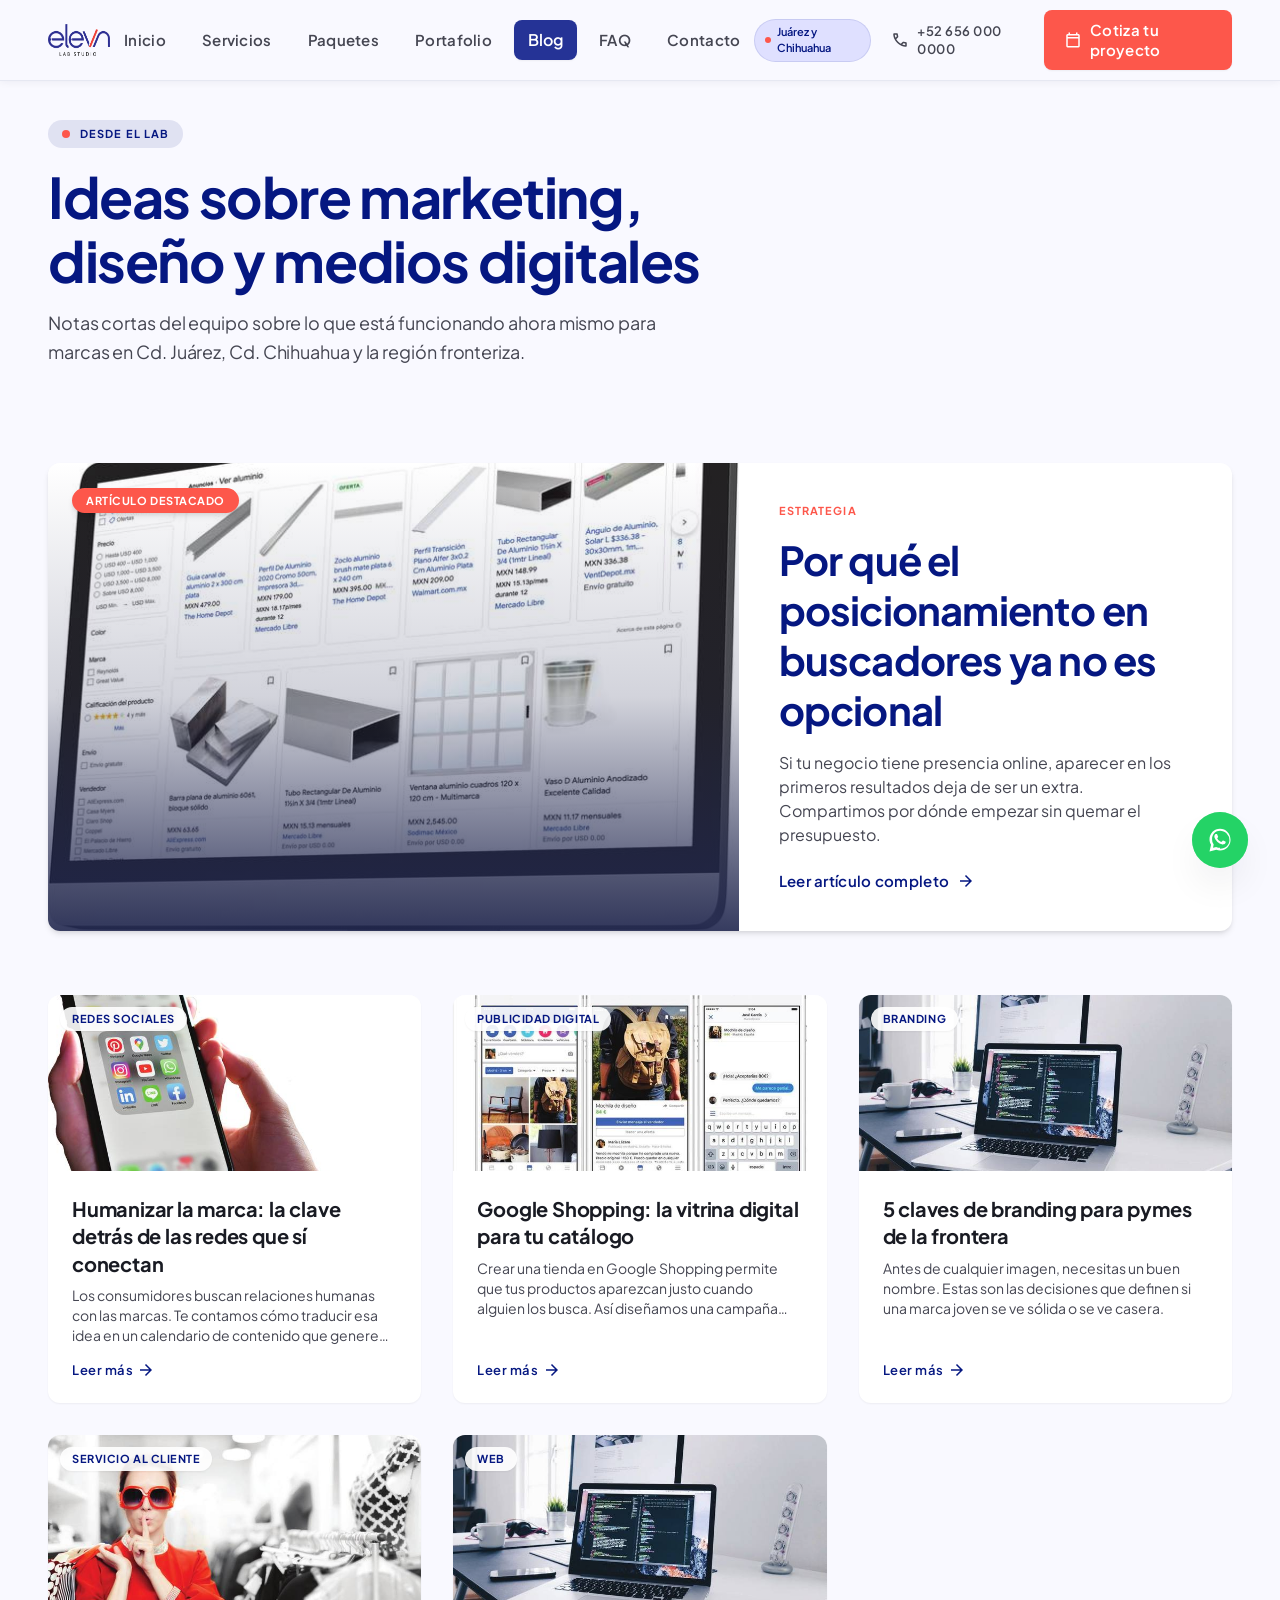
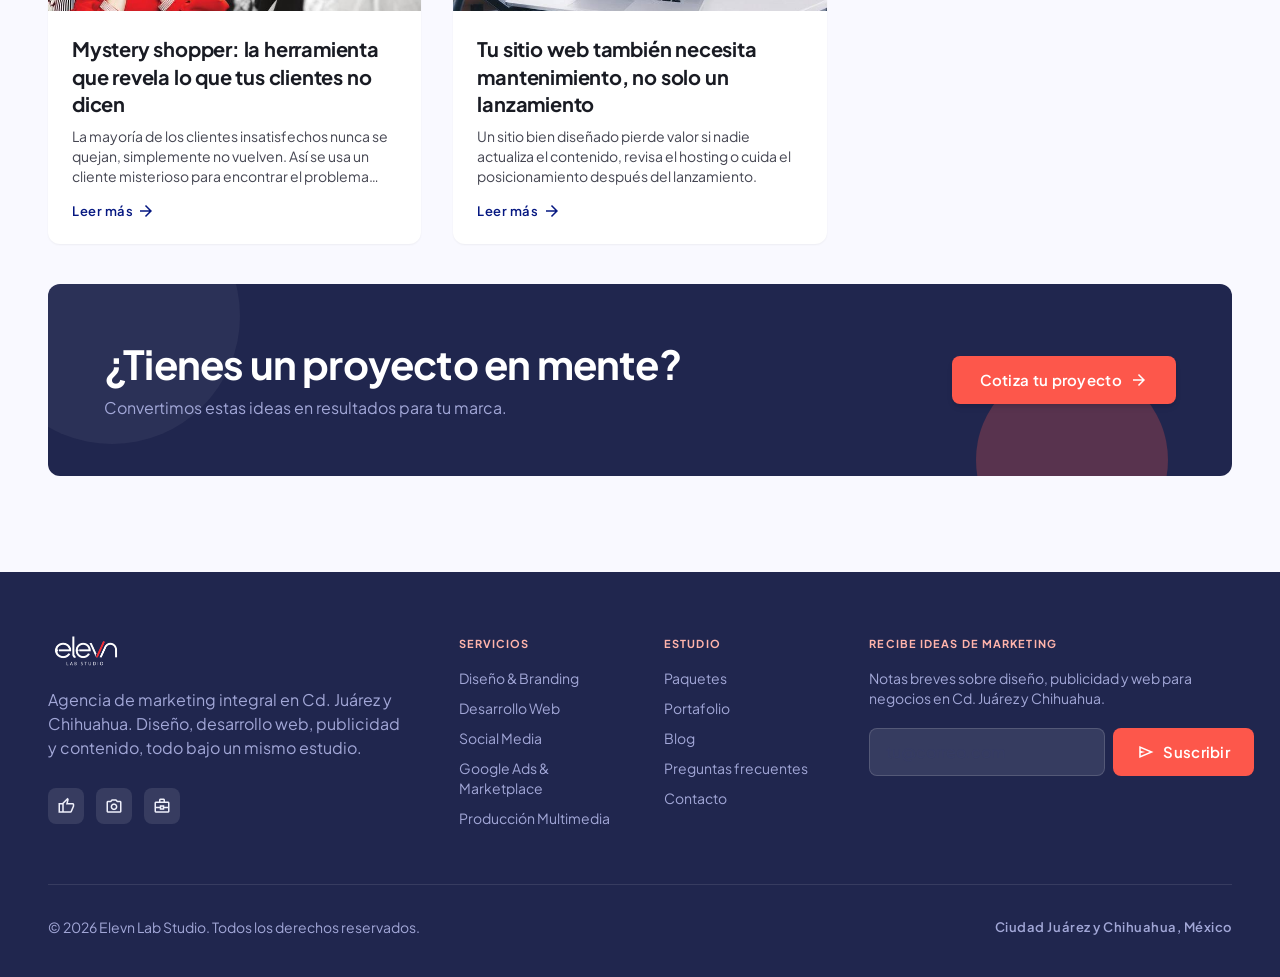
==== commit 5b34fe09: "Add files via upload" ====
--- a/blog.html
+++ b/blog.html
@@ -12,7 +12,7 @@
 <a class="flex items-center gap-2.5 group" href="inicio.html">
 <img alt="Elevn Lab Studio" class="h-8 w-auto" style="height:32px;width:auto;display:block;" src="[data-uri]"/>
 </a>
-<nav class="hidden lg:flex items-center gap-1 xl:gap-2"><a class="font-label-lg text-label-lg text-on-surface-variant hover:text-on-surface hover:bg-surface-container-low px-3.5 py-2 rounded-lg transition-colors duration-200" href="inicio.html">Inicio</a><a class="font-label-lg text-label-lg text-on-surface-variant hover:text-on-surface hover:bg-surface-container-low px-3.5 py-2 rounded-lg transition-colors duration-200" href="servicios.html">Servicios</a><a class="font-label-lg text-label-lg text-on-surface-variant hover:text-on-surface hover:bg-surface-container-low px-3.5 py-2 rounded-lg transition-colors duration-200" href="portafolio.html">Portafolio</a><a aria-current="page" class="transition-colors duration-200 bg-primary-container text-on-primary font-semibold rounded-lg px-3.5 py-2 shadow-sm" href="blog.html">Blog</a><a class="font-label-lg text-label-lg text-on-surface-variant hover:text-on-surface hover:bg-surface-container-low px-3.5 py-2 rounded-lg transition-colors duration-200" href="faq.html">FAQ</a><a class="font-label-lg text-label-lg text-on-surface-variant hover:text-on-surface hover:bg-surface-container-low px-3.5 py-2 rounded-lg transition-colors duration-200" href="contacto.html">Contacto</a></nav>
+<nav class="hidden lg:flex items-center gap-1 xl:gap-2"><a class="font-label-lg text-label-lg text-on-surface-variant hover:text-on-surface hover:bg-surface-container-low px-3.5 py-2 rounded-lg transition-colors duration-200" href="inicio.html">Inicio</a><a class="font-label-lg text-label-lg text-on-surface-variant hover:text-on-surface hover:bg-surface-container-low px-3.5 py-2 rounded-lg transition-colors duration-200" href="servicios.html">Servicios</a><a class="font-label-lg text-label-lg text-on-surface-variant hover:text-on-surface hover:bg-surface-container-low px-3.5 py-2 rounded-lg transition-colors duration-200" href="paquetes.html">Paquetes</a><a class="font-label-lg text-label-lg text-on-surface-variant hover:text-on-surface hover:bg-surface-container-low px-3.5 py-2 rounded-lg transition-colors duration-200" href="portafolio.html">Portafolio</a><a aria-current="page" class="transition-colors duration-200 bg-primary-container text-on-primary font-semibold rounded-lg px-3.5 py-2 shadow-sm" href="blog.html">Blog</a><a class="font-label-lg text-label-lg text-on-surface-variant hover:text-on-surface hover:bg-surface-container-low px-3.5 py-2 rounded-lg transition-colors duration-200" href="faq.html">FAQ</a><a class="font-label-lg text-label-lg text-on-surface-variant hover:text-on-surface hover:bg-surface-container-low px-3.5 py-2 rounded-lg transition-colors duration-200" href="contacto.html">Contacto</a></nav>
 <div class="flex items-center gap-2.5 xl:gap-5">
 <span class="hidden sm:inline-flex lg:hidden xl:inline-flex items-center gap-1.5 px-2.5 py-1 rounded-full text-[11px] font-semibold bg-primary-fixed text-primary border border-primary/10">
 <span class="w-1.5 h-1.5 rounded-full bg-secondary-container animate-pulse"></span>Juárez y Chihuahua
@@ -36,7 +36,7 @@
 <span class="material-symbols-outlined">close</span>
 </button>
 </div>
-<nav class="flex flex-col gap-1 p-6"><a href="inicio.html" class="font-headline-sm text-headline-sm px-4 py-3.5 rounded-lg text-on-surface hover:bg-surface-container-low">Inicio</a><a href="servicios.html" class="font-headline-sm text-headline-sm px-4 py-3.5 rounded-lg text-on-surface hover:bg-surface-container-low">Servicios</a><a href="portafolio.html" class="font-headline-sm text-headline-sm px-4 py-3.5 rounded-lg text-on-surface hover:bg-surface-container-low">Portafolio</a><a href="blog.html" class="font-headline-sm text-headline-sm px-4 py-3.5 rounded-lg bg-primary-container text-on-primary">Blog</a><a href="faq.html" class="font-headline-sm text-headline-sm px-4 py-3.5 rounded-lg text-on-surface hover:bg-surface-container-low">FAQ</a><a href="contacto.html" class="font-headline-sm text-headline-sm px-4 py-3.5 rounded-lg text-on-surface hover:bg-surface-container-low">Contacto</a>
+<nav class="flex flex-col gap-1 p-6"><a href="inicio.html" class="font-headline-sm text-headline-sm px-4 py-3.5 rounded-lg text-on-surface hover:bg-surface-container-low">Inicio</a><a href="servicios.html" class="font-headline-sm text-headline-sm px-4 py-3.5 rounded-lg text-on-surface hover:bg-surface-container-low">Servicios</a><a href="paquetes.html" class="font-headline-sm text-headline-sm px-4 py-3.5 rounded-lg text-on-surface hover:bg-surface-container-low">Paquetes</a><a href="portafolio.html" class="font-headline-sm text-headline-sm px-4 py-3.5 rounded-lg text-on-surface hover:bg-surface-container-low">Portafolio</a><a href="blog.html" class="font-headline-sm text-headline-sm px-4 py-3.5 rounded-lg bg-primary-container text-on-primary">Blog</a><a href="faq.html" class="font-headline-sm text-headline-sm px-4 py-3.5 rounded-lg text-on-surface hover:bg-surface-container-low">FAQ</a><a href="contacto.html" class="font-headline-sm text-headline-sm px-4 py-3.5 rounded-lg text-on-surface hover:bg-surface-container-low">Contacto</a>
 <a href="contacto.html" class="mt-4 inline-flex items-center justify-center gap-2 bg-secondary-container text-on-secondary px-5 py-3.5 rounded-lg font-label-lg text-label-lg shadow-sm"><span class="material-symbols-outlined text-[18px]">calendar_today</span><span>Cotiza tu proyecto</span></a>
 <a href="tel:+526560000000" class="mt-2 inline-flex items-center justify-center gap-2 text-on-surface-variant px-5 py-3 rounded-lg font-label-lg text-label-lg"><span class="material-symbols-outlined text-[18px]">call</span><span>+52 656 000 0000</span></a>
 </nav>
@@ -151,6 +151,7 @@
 <div class="lg:col-span-2 flex flex-col gap-4">
 <p class="font-label-sm text-label-sm uppercase tracking-widest text-secondary-fixed-dim font-bold">Estudio</p>
 <ul class="flex flex-col gap-2.5">
+<li class="font-body-sm text-body-sm text-on-tertiary-container hover:text-white transition-colors"><a href="paquetes.html">Paquetes</a></li>
 <li class="font-body-sm text-body-sm text-on-tertiary-container hover:text-white transition-colors"><a href="portafolio.html">Portafolio</a></li>
 <li class="font-body-sm text-body-sm text-on-tertiary-container hover:text-white transition-colors"><a href="blog.html">Blog</a></li>
 <li class="font-body-sm text-body-sm text-on-tertiary-container hover:text-white transition-colors"><a href="faq.html">Preguntas frecuentes</a></li>
--- a/styles.css
+++ b/styles.css
@@ -1 +1 @@
-*,:after,:before{--tw-border-spacing-x:0;--tw-border-spacing-y:0;--tw-translate-x:0;--tw-translate-y:0;--tw-rotate:0;--tw-skew-x:0;--tw-skew-y:0;--tw-scale-x:1;--tw-scale-y:1;--tw-pan-x: ;--tw-pan-y: ;--tw-pinch-zoom: ;--tw-scroll-snap-strictness:proximity;--tw-gradient-from-position: ;--tw-gradient-via-position: ;--tw-gradient-to-position: ;--tw-ordinal: ;--tw-slashed-zero: ;--tw-numeric-figure: ;--tw-numeric-spacing: ;--tw-numeric-fraction: ;--tw-ring-inset: ;--tw-ring-offset-width:0px;--tw-ring-offset-color:#fff;--tw-ring-color:rgba(59,130,246,.5);--tw-ring-offset-shadow:0 0 #0000;--tw-ring-shadow:0 0 #0000;--tw-shadow:0 0 #0000;--tw-shadow-colored:0 0 #0000;--tw-blur: ;--tw-brightness: ;--tw-contrast: ;--tw-grayscale: ;--tw-hue-rotate: ;--tw-invert: ;--tw-saturate: ;--tw-sepia: ;--tw-drop-shadow: ;--tw-backdrop-blur: ;--tw-backdrop-brightness: ;--tw-backdrop-contrast: ;--tw-backdrop-grayscale: ;--tw-backdrop-hue-rotate: ;--tw-backdrop-invert: ;--tw-backdrop-opacity: ;--tw-backdrop-saturate: ;--tw-backdrop-sepia: ;--tw-contain-size: ;--tw-contain-layout: ;--tw-contain-paint: ;--tw-contain-style: }::backdrop{--tw-border-spacing-x:0;--tw-border-spacing-y:0;--tw-translate-x:0;--tw-translate-y:0;--tw-rotate:0;--tw-skew-x:0;--tw-skew-y:0;--tw-scale-x:1;--tw-scale-y:1;--tw-pan-x: ;--tw-pan-y: ;--tw-pinch-zoom: ;--tw-scroll-snap-strictness:proximity;--tw-gradient-from-position: ;--tw-gradient-via-position: ;--tw-gradient-to-position: ;--tw-ordinal: ;--tw-slashed-zero: ;--tw-numeric-figure: ;--tw-numeric-spacing: ;--tw-numeric-fraction: ;--tw-ring-inset: ;--tw-ring-offset-width:0px;--tw-ring-offset-color:#fff;--tw-ring-color:rgba(59,130,246,.5);--tw-ring-offset-shadow:0 0 #0000;--tw-ring-shadow:0 0 #0000;--tw-shadow:0 0 #0000;--tw-shadow-colored:0 0 #0000;--tw-blur: ;--tw-brightness: ;--tw-contrast: ;--tw-grayscale: ;--tw-hue-rotate: ;--tw-invert: ;--tw-saturate: ;--tw-sepia: ;--tw-drop-shadow: ;--tw-backdrop-blur: ;--tw-backdrop-brightness: ;--tw-backdrop-contrast: ;--tw-backdrop-grayscale: ;--tw-backdrop-hue-rotate: ;--tw-backdrop-invert: ;--tw-backdrop-opacity: ;--tw-backdrop-saturate: ;--tw-backdrop-sepia: ;--tw-contain-size: ;--tw-contain-layout: ;--tw-contain-paint: ;--tw-contain-style: }/*! tailwindcss v3.4.19 | MIT License | https://tailwindcss.com*/*,:after,:before{box-sizing:border-box;border:0 solid #e5e7eb}:after,:before{--tw-content:""}:host,html{line-height:1.5;-webkit-text-size-adjust:100%;-moz-tab-size:4;-o-tab-size:4;tab-size:4;font-family:ui-sans-serif,system-ui,sans-serif,Apple Color Emoji,Segoe UI Emoji,Segoe UI Symbol,Noto Color Emoji;font-feature-settings:normal;font-variation-settings:normal;-webkit-tap-highlight-color:transparent}body{margin:0;line-height:inherit}hr{height:0;color:inherit;border-top-width:1px}abbr:where([title]){-webkit-text-decoration:underline dotted;text-decoration:underline dotted}h1,h2,h3,h4,h5,h6{font-size:inherit;font-weight:inherit}a{color:inherit;text-decoration:inherit}b,strong{font-weight:bolder}code,kbd,pre,samp{font-family:ui-monospace,SFMono-Regular,Menlo,Monaco,Consolas,Liberation Mono,Courier New,monospace;font-feature-settings:normal;font-variation-settings:normal;font-size:1em}small{font-size:80%}sub,sup{font-size:75%;line-height:0;position:relative;vertical-align:baseline}sub{bottom:-.25em}sup{top:-.5em}table{text-indent:0;border-color:inherit;border-collapse:collapse}button,input,optgroup,select,textarea{font-family:inherit;font-feature-settings:inherit;font-variation-settings:inherit;font-size:100%;font-weight:inherit;line-height:inherit;letter-spacing:inherit;color:inherit;margin:0;padding:0}button,select{text-transform:none}button,input:where([type=button]),input:where([type=reset]),input:where([type=submit]){-webkit-appearance:button;background-color:transparent;background-image:none}:-moz-focusring{outline:auto}:-moz-ui-invalid{box-shadow:none}progress{vertical-align:baseline}::-webkit-inner-spin-button,::-webkit-outer-spin-button{height:auto}[type=search]{-webkit-appearance:textfield;outline-offset:-2px}::-webkit-search-decoration{-webkit-appearance:none}::-webkit-file-upload-button{-webkit-appearance:button;font:inherit}summary{display:list-item}blockquote,dd,dl,figure,h1,h2,h3,h4,h5,h6,hr,p,pre{margin:0}fieldset{margin:0}fieldset,legend{padding:0}menu,ol,ul{list-style:none;margin:0;padding:0}dialog{padding:0}textarea{resize:vertical}input::-moz-placeholder,textarea::-moz-placeholder{opacity:1;color:#9ca3af}input::placeholder,textarea::placeholder{opacity:1;color:#9ca3af}[role=button],button{cursor:pointer}:disabled{cursor:default}audio,canvas,embed,iframe,img,object,svg,video{display:block;vertical-align:middle}img,video{max-width:100%;height:auto}[hidden]:where(:not([hidden=until-found])){display:none}body,html{margin:0;padding:0}body{overscroll-behavior:none}main>:first-child{margin-top:0!important}main>:last-child{margin-bottom:0!important}.container{width:100%}@media (min-width:640px){.container{max-width:640px}}@media (min-width:768px){.container{max-width:768px}}@media (min-width:1024px){.container{max-width:1024px}}@media (min-width:1280px){.container{max-width:1280px}}@media (min-width:1536px){.container{max-width:1536px}}.pointer-events-none{pointer-events:none}.fixed{position:fixed}.absolute{position:absolute}.relative{position:relative}.inset-0{inset:0}.-bottom-20{bottom:-5rem}.-left-16{left:-4rem}.-left-20{left:-5rem}.-right-20{right:-5rem}.-top-24{top:-6rem}.-top-32{top:-8rem}.bottom-0{bottom:0}.bottom-24{bottom:6rem}.bottom-5{bottom:1.25rem}.left-0{left:0}.left-1\/2{left:50%}.left-1\/4{left:25%}.left-3{left:.75rem}.left-3\.5{left:.875rem}.left-4{left:1rem}.left-5{left:1.25rem}.left-6{left:1.5rem}.right-0{right:0}.right-10{right:2.5rem}.right-16{right:4rem}.right-4{right:1rem}.right-5{right:1.25rem}.top-0{top:0}.top-1\/3{top:33.333333%}.top-3{top:.75rem}.top-4{top:1rem}.top-48{top:12rem}.top-5{top:1.25rem}.top-6{top:1.5rem}.-z-10{z-index:-10}.z-10{z-index:10}.z-40{z-index:40}.z-50{z-index:50}.z-\[100\]{z-index:100}.mx-auto{margin-left:auto;margin-right:auto}.-mt-14{margin-top:-3.5rem}.-mt-4{margin-top:-1rem}.mb-1{margin-bottom:.25rem}.mb-10{margin-bottom:2.5rem}.mb-12{margin-bottom:3rem}.mb-14{margin-bottom:3.5rem}.mb-16{margin-bottom:4rem}.mb-2{margin-bottom:.5rem}.mb-3{margin-bottom:.75rem}.mb-4{margin-bottom:1rem}.mb-5{margin-bottom:1.25rem}.mb-6{margin-bottom:1.5rem}.mb-7{margin-bottom:1.75rem}.mb-8{margin-bottom:2rem}.mb-9{margin-bottom:2.25rem}.mt-0\.5{margin-top:.125rem}.mt-1{margin-top:.25rem}.mt-1\.5{margin-top:.375rem}.mt-12{margin-top:3rem}.mt-2{margin-top:.5rem}.mt-4{margin-top:1rem}.mt-8{margin-top:2rem}.line-clamp-3{overflow:hidden;display:-webkit-box;-webkit-box-orient:vertical;-webkit-line-clamp:3}.block{display:block}.inline-block{display:inline-block}.flex{display:flex}.inline-flex{display:inline-flex}.grid{display:grid}.hidden{display:none}.aspect-\[16\/10\]{aspect-ratio:16/10}.aspect-\[4\/5\]{aspect-ratio:4/5}.h-1\.5{height:.375rem}.h-10{height:2.5rem}.h-11{height:2.75rem}.h-12{height:3rem}.h-14{height:3.5rem}.h-2{height:.5rem}.h-20{height:5rem}.h-40{height:10rem}.h-44{height:11rem}.h-48{height:12rem}.h-5{height:1.25rem}.h-6{height:1.5rem}.h-64{height:16rem}.h-7{height:1.75rem}.h-72{height:18rem}.h-8{height:2rem}.h-80{height:20rem}.h-9{height:2.25rem}.h-96{height:24rem}.h-\[360px\]{height:360px}.h-full{height:100%}.min-h-\[130px\]{min-height:130px}.min-h-\[280px\]{min-height:280px}.min-h-\[calc\(100vh-80px\)\]{min-height:calc(100vh - 80px)}.w-1\.5{width:.375rem}.w-10{width:2.5rem}.w-11{width:2.75rem}.w-12{width:3rem}.w-14{width:3.5rem}.w-2{width:.5rem}.w-48{width:12rem}.w-5{width:1.25rem}.w-6{width:1.5rem}.w-64{width:16rem}.w-7{width:1.75rem}.w-80{width:20rem}.w-9{width:2.25rem}.w-96{width:24rem}.w-\[980px\]{width:980px}.w-auto{width:auto}.w-full{width:100%}.max-w-2xl{max-width:42rem}.max-w-3xl{max-width:48rem}.max-w-4xl{max-width:56rem}.max-w-5xl{max-width:64rem}.max-w-7xl{max-width:80rem}.max-w-md{max-width:28rem}.max-w-sm{max-width:24rem}.max-w-xl{max-width:36rem}.flex-1{flex:1 1 0%}.flex-none{flex:none}.flex-shrink-0,.shrink-0{flex-shrink:0}.-translate-x-1\/2{--tw-translate-x:-50%}.-translate-x-1\/2,.translate-x-full{transform:translate(var(--tw-translate-x),var(--tw-translate-y)) rotate(var(--tw-rotate)) skewX(var(--tw-skew-x)) skewY(var(--tw-skew-y)) scaleX(var(--tw-scale-x)) scaleY(var(--tw-scale-y))}.translate-x-full{--tw-translate-x:100%}.rotate-180{--tw-rotate:180deg;transform:translate(var(--tw-translate-x),var(--tw-translate-y)) rotate(var(--tw-rotate)) skewX(var(--tw-skew-x)) skewY(var(--tw-skew-y)) scaleX(var(--tw-scale-x)) scaleY(var(--tw-scale-y))}@keyframes ping{75%,to{transform:scale(2);opacity:0}}.animate-ping{animation:ping 1s cubic-bezier(0,0,.2,1) infinite}@keyframes pulse{50%{opacity:.5}}.animate-pulse{animation:pulse 2s cubic-bezier(.4,0,.6,1) infinite}.cursor-pointer{cursor:pointer}.select-none{-webkit-user-select:none;-moz-user-select:none;user-select:none}.resize-y{resize:vertical}.appearance-none{-webkit-appearance:none;-moz-appearance:none;appearance:none}.grid-cols-1{grid-template-columns:repeat(1,minmax(0,1fr))}.grid-cols-2{grid-template-columns:repeat(2,minmax(0,1fr))}.grid-cols-4{grid-template-columns:repeat(4,minmax(0,1fr))}.flex-col{flex-direction:column}.flex-wrap{flex-wrap:wrap}.items-start{align-items:flex-start}.items-end{align-items:flex-end}.items-center{align-items:center}.items-stretch{align-items:stretch}.justify-center{justify-content:center}.justify-between{justify-content:space-between}.justify-around{justify-content:space-around}.gap-1{gap:.25rem}.gap-1\.5{gap:.375rem}.gap-10{gap:2.5rem}.gap-12{gap:3rem}.gap-2{gap:.5rem}.gap-2\.5{gap:.625rem}.gap-3{gap:.75rem}.gap-3\.5{gap:.875rem}.gap-4{gap:1rem}.gap-5{gap:1.25rem}.gap-6{gap:1.5rem}.gap-8{gap:2rem}.space-y-2>:not([hidden])~:not([hidden]){--tw-space-y-reverse:0;margin-top:calc(.5rem*(1 - var(--tw-space-y-reverse)));margin-bottom:calc(.5rem*var(--tw-space-y-reverse))}.space-y-4>:not([hidden])~:not([hidden]){--tw-space-y-reverse:0;margin-top:calc(1rem*(1 - var(--tw-space-y-reverse)));margin-bottom:calc(1rem*var(--tw-space-y-reverse))}.self-start{align-self:flex-start}.overflow-hidden{overflow:hidden}.whitespace-nowrap{white-space:nowrap}.rounded-2xl{border-radius:1rem}.rounded-3xl{border-radius:1.5rem}.rounded-full{border-radius:9999px}.rounded-lg{border-radius:.5rem}.rounded-xl{border-radius:.75rem}.border{border-width:1px}.border-y{border-top-width:1px}.border-b,.border-y{border-bottom-width:1px}.border-l-4{border-left-width:4px}.border-t{border-top-width:1px}.border-primary-container\/\[0\.08\]{border-color:rgba(37,51,150,.08)}.border-primary\/10{border-color:rgba(5,23,129,.1)}.border-secondary-container{--tw-border-opacity:1;border-color:rgb(253 87 75/var(--tw-border-opacity,1))}.border-surface-container-high{--tw-border-opacity:1;border-color:rgb(230 232 242/var(--tw-border-opacity,1))}.border-white\/10{border-color:hsla(0,0%,100%,.1)}.border-white\/15{border-color:hsla(0,0%,100%,.15)}.bg-\[\#25D366\]{--tw-bg-opacity:1;background-color:rgb(37 211 102/var(--tw-bg-opacity,1))}.bg-primary-container{--tw-bg-opacity:1;background-color:rgb(37 51 150/var(--tw-bg-opacity,1))}.bg-primary-container\/40{background-color:rgba(37,51,150,.4)}.bg-primary-fixed{--tw-bg-opacity:1;background-color:rgb(223 224 255/var(--tw-bg-opacity,1))}.bg-primary-fixed\/40{background-color:rgba(223,224,255,.4)}.bg-primary\/10{background-color:rgba(5,23,129,.1)}.bg-secondary-container{--tw-bg-opacity:1;background-color:rgb(253 87 75/var(--tw-bg-opacity,1))}.bg-secondary-container\/15{background-color:rgba(253,87,75,.15)}.bg-secondary-container\/20{background-color:rgba(253,87,75,.2)}.bg-secondary-container\/25{background-color:rgba(253,87,75,.25)}.bg-secondary-container\/80{background-color:rgba(253,87,75,.8)}.bg-secondary-fixed{--tw-bg-opacity:1;background-color:rgb(255 218 214/var(--tw-bg-opacity,1))}.bg-secondary-fixed\/50{background-color:hsla(6,100%,92%,.5)}.bg-surface{--tw-bg-opacity:1;background-color:rgb(249 249 255/var(--tw-bg-opacity,1))}.bg-surface-container-high{--tw-bg-opacity:1;background-color:rgb(230 232 242/var(--tw-bg-opacity,1))}.bg-surface-container-highest{--tw-bg-opacity:1;background-color:rgb(224 226 236/var(--tw-bg-opacity,1))}.bg-surface-container-low{--tw-bg-opacity:1;background-color:rgb(242 243 254/var(--tw-bg-opacity,1))}.bg-surface-container-lowest{--tw-bg-opacity:1;background-color:rgb(255 255 255/var(--tw-bg-opacity,1))}.bg-surface-container-lowest\/5{background-color:hsla(0,0%,100%,.05)}.bg-surface-container-lowest\/90{background-color:hsla(0,0%,100%,.9)}.bg-surface\/90{background-color:rgba(249,249,255,.9)}.bg-surface\/95{background-color:rgba(249,249,255,.95)}.bg-tertiary{--tw-bg-opacity:1;background-color:rgb(32 38 78/var(--tw-bg-opacity,1))}.bg-tertiary-fixed{--tw-bg-opacity:1;background-color:rgb(223 224 255/var(--tw-bg-opacity,1))}.bg-white\/10{background-color:hsla(0,0%,100%,.1)}.bg-white\/15{background-color:hsla(0,0%,100%,.15)}.bg-white\/5{background-color:hsla(0,0%,100%,.05)}.bg-gradient-to-b{background-image:linear-gradient(to bottom,var(--tw-gradient-stops))}.bg-gradient-to-t{background-image:linear-gradient(to top,var(--tw-gradient-stops))}.from-primary-fixed-dim\/40{--tw-gradient-from:rgba(188,194,255,.4) var(--tw-gradient-from-position);--tw-gradient-to:rgba(188,194,255,0) var(--tw-gradient-to-position);--tw-gradient-stops:var(--tw-gradient-from),var(--tw-gradient-to)}.from-tertiary\/90{--tw-gradient-from:rgba(32,38,78,.9) var(--tw-gradient-from-position);--tw-gradient-to:rgba(32,38,78,0) var(--tw-gradient-to-position);--tw-gradient-stops:var(--tw-gradient-from),var(--tw-gradient-to)}.via-surface-container\/60{--tw-gradient-to:rgba(236,237,248,0) var(--tw-gradient-to-position);--tw-gradient-stops:var(--tw-gradient-from),rgba(236,237,248,.6) var(--tw-gradient-via-position),var(--tw-gradient-to)}.via-tertiary\/20{--tw-gradient-to:rgba(32,38,78,0) var(--tw-gradient-to-position);--tw-gradient-stops:var(--tw-gradient-from),rgba(32,38,78,.2) var(--tw-gradient-via-position),var(--tw-gradient-to)}.to-transparent{--tw-gradient-to:transparent var(--tw-gradient-to-position)}.stroke-current{stroke:currentColor}.object-cover{-o-object-fit:cover;object-fit:cover}.p-10{padding:2.5rem}.p-3\.5{padding:.875rem}.p-4{padding:1rem}.p-5{padding:1.25rem}.p-6{padding:1.5rem}.p-7{padding:1.75rem}.p-8{padding:2rem}.px-2\.5{padding-left:.625rem;padding-right:.625rem}.px-3{padding-left:.75rem;padding-right:.75rem}.px-3\.5{padding-left:.875rem;padding-right:.875rem}.px-4{padding-left:1rem;padding-right:1rem}.px-5{padding-left:1.25rem;padding-right:1.25rem}.px-6{padding-left:1.5rem;padding-right:1.5rem}.px-7{padding-left:1.75rem;padding-right:1.75rem}.py-1{padding-top:.25rem;padding-bottom:.25rem}.py-1\.5{padding-top:.375rem;padding-bottom:.375rem}.py-10{padding-top:2.5rem;padding-bottom:2.5rem}.py-16{padding-top:4rem;padding-bottom:4rem}.py-2{padding-top:.5rem;padding-bottom:.5rem}.py-2\.5{padding-top:.625rem;padding-bottom:.625rem}.py-20{padding-top:5rem;padding-bottom:5rem}.py-3{padding-top:.75rem;padding-bottom:.75rem}.py-3\.5{padding-top:.875rem;padding-bottom:.875rem}.py-4{padding-top:1rem;padding-bottom:1rem}.py-6{padding-top:1.5rem;padding-bottom:1.5rem}.py-8{padding-top:2rem;padding-bottom:2rem}.pb-10{padding-bottom:2.5rem}.pb-16{padding-bottom:4rem}.pb-20{padding-bottom:5rem}.pb-24{padding-bottom:6rem}.pb-5{padding-bottom:1.25rem}.pb-6{padding-bottom:1.5rem}.pb-8{padding-bottom:2rem}.pl-10{padding-left:2.5rem}.pl-5{padding-left:1.25rem}.pr-4{padding-right:1rem}.pt-10{padding-top:2.5rem}.pt-12{padding-top:3rem}.pt-16{padding-top:4rem}.pt-2{padding-top:.5rem}.pt-20{padding-top:5rem}.pt-6{padding-top:1.5rem}.pt-8{padding-top:2rem}.text-left{text-align:left}.text-center{text-align:center}.font-body-lg,.font-body-md,.font-body-sm,.font-display,.font-headline-lg,.font-headline-lg-mobile,.font-headline-md,.font-headline-sm,.font-headline-xl-mobile,.font-label-lg,.font-label-md,.font-label-sm{font-family:Plus Jakarta Sans}.text-\[10px\]{font-size:10px}.text-\[11px\]{font-size:11px}.text-\[14px\]{font-size:14px}.text-\[16px\]{font-size:16px}.text-\[18px\]{font-size:18px}.text-\[20px\]{font-size:20px}.text-\[22px\]{font-size:22px}.text-\[24px\]{font-size:24px}.text-\[28px\]{font-size:28px}.text-body-lg{font-size:18px;line-height:28px;letter-spacing:-.005em;font-weight:400}.text-body-md{font-size:16px;line-height:24px}.text-body-md,.text-body-sm{letter-spacing:0;font-weight:400}.text-body-sm{font-size:14px;line-height:20px}.text-headline-lg{font-size:40px;line-height:48px;letter-spacing:-.02em;font-weight:700}.text-headline-lg-mobile{font-weight:700}.text-headline-lg-mobile,.text-headline-md{font-size:28px;line-height:36px;letter-spacing:-.015em}.text-headline-md{font-weight:600}.text-headline-sm{font-size:20px;line-height:28px;letter-spacing:-.01em;font-weight:600}.text-headline-xl-mobile{font-size:36px;line-height:44px;letter-spacing:-.02em;font-weight:700}.text-label-lg{font-size:15px;line-height:20px;letter-spacing:.02em;font-weight:600}.text-label-md{font-size:13px;line-height:18px;letter-spacing:.04em;font-weight:600}.text-label-sm{font-size:11px;line-height:16px;letter-spacing:.08em;font-weight:700}.font-bold{font-weight:700}.font-extrabold{font-weight:800}.font-semibold{font-weight:600}.uppercase{text-transform:uppercase}.leading-\[1\.05\]{line-height:1.05}.leading-\[1\.08\]{line-height:1.08}.leading-none{line-height:1}.leading-relaxed{line-height:1.625}.leading-snug{line-height:1.375}.leading-tight{line-height:1.25}.tracking-tight{letter-spacing:-.025em}.tracking-wider{letter-spacing:.05em}.tracking-widest{letter-spacing:.1em}.text-inverse-on-surface{--tw-text-opacity:1;color:rgb(239 240 251/var(--tw-text-opacity,1))}.text-on-primary{--tw-text-opacity:1;color:rgb(255 255 255/var(--tw-text-opacity,1))}.text-on-primary-container{--tw-text-opacity:1;color:rgb(152 164 255/var(--tw-text-opacity,1))}.text-on-secondary{--tw-text-opacity:1;color:rgb(255 255 255/var(--tw-text-opacity,1))}.text-on-secondary-fixed{--tw-text-opacity:1;color:rgb(65 0 2/var(--tw-text-opacity,1))}.text-on-surface{--tw-text-opacity:1;color:rgb(25 27 35/var(--tw-text-opacity,1))}.text-on-surface-variant{--tw-text-opacity:1;color:rgb(69 70 82/var(--tw-text-opacity,1))}.text-on-tertiary{--tw-text-opacity:1;color:rgb(255 255 255/var(--tw-text-opacity,1))}.text-on-tertiary-container{--tw-text-opacity:1;color:rgb(162 167 215/var(--tw-text-opacity,1))}.text-outline{--tw-text-opacity:1;color:rgb(118 118 132/var(--tw-text-opacity,1))}.text-primary{--tw-text-opacity:1;color:rgb(5 23 129/var(--tw-text-opacity,1))}.text-primary-container{--tw-text-opacity:1;color:rgb(37 51 150/var(--tw-text-opacity,1))}.text-primary-fixed{--tw-text-opacity:1;color:rgb(223 224 255/var(--tw-text-opacity,1))}.text-secondary{--tw-text-opacity:1;color:rgb(182 35 32/var(--tw-text-opacity,1))}.text-secondary-container{--tw-text-opacity:1;color:rgb(253 87 75/var(--tw-text-opacity,1))}.text-secondary-fixed{--tw-text-opacity:1;color:rgb(255 218 214/var(--tw-text-opacity,1))}.text-secondary-fixed-dim{--tw-text-opacity:1;color:rgb(255 180 171/var(--tw-text-opacity,1))}.text-tertiary{--tw-text-opacity:1;color:rgb(32 38 78/var(--tw-text-opacity,1))}.text-white{--tw-text-opacity:1;color:rgb(255 255 255/var(--tw-text-opacity,1))}.antialiased{-webkit-font-smoothing:antialiased;-moz-osx-font-smoothing:grayscale}.opacity-30{opacity:.3}.opacity-40{opacity:.4}.opacity-70{opacity:.7}.shadow-\[0_1px_8px_rgba\(13\2c 19\2c 59\2c 0\.06\)\]{--tw-shadow:0 1px 8px rgba(13,19,59,.06);--tw-shadow-colored:0 1px 8px var(--tw-shadow-color)}.shadow-\[0_1px_8px_rgba\(13\2c 19\2c 59\2c 0\.06\)\],.shadow-card{box-shadow:var(--tw-ring-offset-shadow,0 0 #0000),var(--tw-ring-shadow,0 0 #0000),var(--tw-shadow)}.shadow-card{--tw-shadow:0 12px 35px -6px rgba(37,51,150,.08);--tw-shadow-colored:0 12px 35px -6px var(--tw-shadow-color)}.shadow-cta{--tw-shadow:0 10px 24px -3px rgba(253,87,75,.35);--tw-shadow-colored:0 10px 24px -3px var(--tw-shadow-color)}.shadow-cta,.shadow-float{box-shadow:var(--tw-ring-offset-shadow,0 0 #0000),var(--tw-ring-shadow,0 0 #0000),var(--tw-shadow)}.shadow-float{--tw-shadow:0 20px 40px -10px rgba(15,23,42,.12);--tw-shadow-colored:0 20px 40px -10px var(--tw-shadow-color)}.shadow-md{--tw-shadow:0 4px 6px -1px rgba(0,0,0,.1),0 2px 4px -2px rgba(0,0,0,.1);--tw-shadow-colored:0 4px 6px -1px var(--tw-shadow-color),0 2px 4px -2px var(--tw-shadow-color)}.shadow-md,.shadow-sm{box-shadow:var(--tw-ring-offset-shadow,0 0 #0000),var(--tw-ring-shadow,0 0 #0000),var(--tw-shadow)}.shadow-sm{--tw-shadow:0 1px 2px 0 rgba(0,0,0,.05);--tw-shadow-colored:0 1px 2px 0 var(--tw-shadow-color)}.shadow-subtle{--tw-shadow:0 8px 30px -4px rgba(15,23,42,.05);--tw-shadow-colored:0 8px 30px -4px var(--tw-shadow-color);box-shadow:var(--tw-ring-offset-shadow,0 0 #0000),var(--tw-ring-shadow,0 0 #0000),var(--tw-shadow)}.ring-2{--tw-ring-offset-shadow:var(--tw-ring-inset) 0 0 0 var(--tw-ring-offset-width) var(--tw-ring-offset-color);--tw-ring-shadow:var(--tw-ring-inset) 0 0 0 calc(2px + var(--tw-ring-offset-width)) var(--tw-ring-color)}.ring-2,.ring-4{box-shadow:var(--tw-ring-offset-shadow),var(--tw-ring-shadow),var(--tw-shadow,0 0 #0000)}.ring-4{--tw-ring-offset-shadow:var(--tw-ring-inset) 0 0 0 var(--tw-ring-offset-width) var(--tw-ring-offset-color);--tw-ring-shadow:var(--tw-ring-inset) 0 0 0 calc(4px + var(--tw-ring-offset-width)) var(--tw-ring-color)}.ring-secondary-container{--tw-ring-opacity:1;--tw-ring-color:rgb(253 87 75/var(--tw-ring-opacity,1))}.ring-surface-container-lowest{--tw-ring-opacity:1;--tw-ring-color:rgb(255 255 255/var(--tw-ring-opacity,1))}.blur-3xl{--tw-blur:blur(64px);filter:var(--tw-blur) var(--tw-brightness) var(--tw-contrast) var(--tw-grayscale) var(--tw-hue-rotate) var(--tw-invert) var(--tw-saturate) var(--tw-sepia) var(--tw-drop-shadow)}.backdrop-blur-md{--tw-backdrop-blur:blur(12px)}.backdrop-blur-md,.backdrop-blur-xl{-webkit-backdrop-filter:var(--tw-backdrop-blur) var(--tw-backdrop-brightness) var(--tw-backdrop-contrast) var(--tw-backdrop-grayscale) var(--tw-backdrop-hue-rotate) var(--tw-backdrop-invert) var(--tw-backdrop-opacity) var(--tw-backdrop-saturate) var(--tw-backdrop-sepia);backdrop-filter:var(--tw-backdrop-blur) var(--tw-backdrop-brightness) var(--tw-backdrop-contrast) var(--tw-backdrop-grayscale) var(--tw-backdrop-hue-rotate) var(--tw-backdrop-invert) var(--tw-backdrop-opacity) var(--tw-backdrop-saturate) var(--tw-backdrop-sepia)}.backdrop-blur-xl{--tw-backdrop-blur:blur(24px)}.transition-all{transition-property:all;transition-timing-function:cubic-bezier(.4,0,.2,1);transition-duration:.15s}.transition-colors{transition-property:color,background-color,border-color,text-decoration-color,fill,stroke;transition-timing-function:cubic-bezier(.4,0,.2,1);transition-duration:.15s}.transition-opacity{transition-property:opacity;transition-timing-function:cubic-bezier(.4,0,.2,1);transition-duration:.15s}.transition-transform{transition-property:transform;transition-timing-function:cubic-bezier(.4,0,.2,1);transition-duration:.15s}.duration-200{transition-duration:.2s}.duration-300{transition-duration:.3s}.duration-500{transition-duration:.5s}.duration-700{transition-duration:.7s}::-webkit-scrollbar{display:none}.material-symbols-outlined{font-variation-settings:"FILL" 0,"wght" 400,"GRAD" 0,"opsz" 24;vertical-align:middle}.faq-content{display:grid;grid-template-rows:0fr;transition:grid-template-rows .3s cubic-bezier(.4,0,.2,1),opacity .3s cubic-bezier(.4,0,.2,1);opacity:0}.faq-content>div{overflow:hidden}.faq-item.is-open .faq-content{grid-template-rows:1fr;opacity:1}#mobileMenu{transition:transform .32s cubic-bezier(.4,0,.2,1)}.bg-ambient{background-image:radial-gradient(at 10% 12%,rgba(37,51,150,.06) 0,transparent 50%),radial-gradient(at 90% 20%,rgba(253,87,75,.06) 0,transparent 50%)}.no-scrollbar::-webkit-scrollbar{display:none}.no-scrollbar{-ms-overflow-style:none;scrollbar-width:none}.selection\:bg-primary-fixed ::-moz-selection{--tw-bg-opacity:1;background-color:rgb(223 224 255/var(--tw-bg-opacity,1))}.selection\:bg-primary-fixed ::selection{--tw-bg-opacity:1;background-color:rgb(223 224 255/var(--tw-bg-opacity,1))}.selection\:text-on-primary-fixed ::-moz-selection{--tw-text-opacity:1;color:rgb(0 12 97/var(--tw-text-opacity,1))}.selection\:text-on-primary-fixed ::selection{--tw-text-opacity:1;color:rgb(0 12 97/var(--tw-text-opacity,1))}.selection\:bg-primary-fixed::-moz-selection{--tw-bg-opacity:1;background-color:rgb(223 224 255/var(--tw-bg-opacity,1))}.selection\:bg-primary-fixed::selection{--tw-bg-opacity:1;background-color:rgb(223 224 255/var(--tw-bg-opacity,1))}.selection\:text-on-primary-fixed::-moz-selection{--tw-text-opacity:1;color:rgb(0 12 97/var(--tw-text-opacity,1))}.selection\:text-on-primary-fixed::selection{--tw-text-opacity:1;color:rgb(0 12 97/var(--tw-text-opacity,1))}.placeholder\:text-outline::-moz-placeholder{--tw-text-opacity:1;color:rgb(118 118 132/var(--tw-text-opacity,1))}.placeholder\:text-outline::placeholder{--tw-text-opacity:1;color:rgb(118 118 132/var(--tw-text-opacity,1))}.placeholder\:text-tertiary-container\/70::-moz-placeholder{color:rgba(54,60,101,.7)}.placeholder\:text-tertiary-container\/70::placeholder{color:rgba(54,60,101,.7)}.hover\:-translate-y-0\.5:hover{--tw-translate-y:-0.125rem}.hover\:-translate-y-0\.5:hover,.hover\:-translate-y-1:hover{transform:translate(var(--tw-translate-x),var(--tw-translate-y)) rotate(var(--tw-rotate)) skewX(var(--tw-skew-x)) skewY(var(--tw-skew-y)) scaleX(var(--tw-scale-x)) scaleY(var(--tw-scale-y))}.hover\:-translate-y-1:hover{--tw-translate-y:-0.25rem}.hover\:scale-105:hover{--tw-scale-x:1.05;--tw-scale-y:1.05;transform:translate(var(--tw-translate-x),var(--tw-translate-y)) rotate(var(--tw-rotate)) skewX(var(--tw-skew-x)) skewY(var(--tw-skew-y)) scaleX(var(--tw-scale-x)) scaleY(var(--tw-scale-y))}.hover\:bg-primary:hover{--tw-bg-opacity:1;background-color:rgb(5 23 129/var(--tw-bg-opacity,1))}.hover\:bg-primary-fixed:hover{--tw-bg-opacity:1;background-color:rgb(223 224 255/var(--tw-bg-opacity,1))}.hover\:bg-secondary:hover{--tw-bg-opacity:1;background-color:rgb(182 35 32/var(--tw-bg-opacity,1))}.hover\:bg-secondary-container:hover{--tw-bg-opacity:1;background-color:rgb(253 87 75/var(--tw-bg-opacity,1))}.hover\:bg-surface-container-low:hover{--tw-bg-opacity:1;background-color:rgb(242 243 254/var(--tw-bg-opacity,1))}.hover\:bg-surface-container-lowest\/10:hover{background-color:hsla(0,0%,100%,.1)}.hover\:text-on-surface:hover{--tw-text-opacity:1;color:rgb(25 27 35/var(--tw-text-opacity,1))}.hover\:text-primary:hover{--tw-text-opacity:1;color:rgb(5 23 129/var(--tw-text-opacity,1))}.hover\:text-secondary-container:hover{--tw-text-opacity:1;color:rgb(253 87 75/var(--tw-text-opacity,1))}.hover\:text-white:hover{--tw-text-opacity:1;color:rgb(255 255 255/var(--tw-text-opacity,1))}.hover\:opacity-100:hover{opacity:1}.hover\:shadow-card:hover{--tw-shadow:0 12px 35px -6px rgba(37,51,150,.08);--tw-shadow-colored:0 12px 35px -6px var(--tw-shadow-color)}.hover\:shadow-card:hover,.hover\:shadow-xl:hover{box-shadow:var(--tw-ring-offset-shadow,0 0 #0000),var(--tw-ring-shadow,0 0 #0000),var(--tw-shadow)}.hover\:shadow-xl:hover{--tw-shadow:0 20px 25px -5px rgba(0,0,0,.1),0 8px 10px -6px rgba(0,0,0,.1);--tw-shadow-colored:0 20px 25px -5px var(--tw-shadow-color),0 8px 10px -6px var(--tw-shadow-color)}.focus\:border-secondary-container:focus{--tw-border-opacity:1;border-color:rgb(253 87 75/var(--tw-border-opacity,1))}.focus\:bg-surface-container-lowest:focus{--tw-bg-opacity:1;background-color:rgb(255 255 255/var(--tw-bg-opacity,1))}.focus\:outline-none:focus{outline:2px solid transparent;outline-offset:2px}.focus\:ring-2:focus{--tw-ring-offset-shadow:var(--tw-ring-inset) 0 0 0 var(--tw-ring-offset-width) var(--tw-ring-offset-color);--tw-ring-shadow:var(--tw-ring-inset) 0 0 0 calc(2px + var(--tw-ring-offset-width)) var(--tw-ring-color);box-shadow:var(--tw-ring-offset-shadow),var(--tw-ring-shadow),var(--tw-shadow,0 0 #0000)}.focus\:ring-primary:focus{--tw-ring-opacity:1;--tw-ring-color:rgb(5 23 129/var(--tw-ring-opacity,1))}.focus\:ring-secondary-container\/25:focus{--tw-ring-color:rgba(253,87,75,.25)}.active\:translate-y-0:active{--tw-translate-y:0px}.active\:scale-90:active,.active\:translate-y-0:active{transform:translate(var(--tw-translate-x),var(--tw-translate-y)) rotate(var(--tw-rotate)) skewX(var(--tw-skew-x)) skewY(var(--tw-skew-y)) scaleX(var(--tw-scale-x)) scaleY(var(--tw-scale-y))}.active\:scale-90:active{--tw-scale-x:.9;--tw-scale-y:.9}.active\:scale-95:active{--tw-scale-x:.95;--tw-scale-y:.95}.active\:scale-95:active,.active\:scale-\[0\.98\]:active{transform:translate(var(--tw-translate-x),var(--tw-translate-y)) rotate(var(--tw-rotate)) skewX(var(--tw-skew-x)) skewY(var(--tw-skew-y)) scaleX(var(--tw-scale-x)) scaleY(var(--tw-scale-y))}.active\:scale-\[0\.98\]:active{--tw-scale-x:0.98;--tw-scale-y:0.98}.group:hover .group-hover\:translate-x-1{--tw-translate-x:0.25rem}.group:hover .group-hover\:scale-105,.group:hover .group-hover\:translate-x-1{transform:translate(var(--tw-translate-x),var(--tw-translate-y)) rotate(var(--tw-rotate)) skewX(var(--tw-skew-x)) skewY(var(--tw-skew-y)) scaleX(var(--tw-scale-x)) scaleY(var(--tw-scale-y))}.group:hover .group-hover\:scale-105{--tw-scale-x:1.05;--tw-scale-y:1.05}.group:hover .group-hover\:bg-primary{--tw-bg-opacity:1;background-color:rgb(5 23 129/var(--tw-bg-opacity,1))}.group:hover .group-hover\:bg-secondary-container{--tw-bg-opacity:1;background-color:rgb(253 87 75/var(--tw-bg-opacity,1))}.group:hover .group-hover\:text-on-primary,.group:hover .group-hover\:text-on-secondary{--tw-text-opacity:1;color:rgb(255 255 255/var(--tw-text-opacity,1))}.group:hover .group-hover\:text-primary{--tw-text-opacity:1;color:rgb(5 23 129/var(--tw-text-opacity,1))}.group:hover .group-hover\:text-secondary-container{--tw-text-opacity:1;color:rgb(253 87 75/var(--tw-text-opacity,1))}.group:hover .group-hover\:opacity-0{opacity:0}@media (min-width:640px){.sm\:inline-flex{display:inline-flex}.sm\:w-auto{width:auto}.sm\:grid-cols-2{grid-template-columns:repeat(2,minmax(0,1fr))}.sm\:grid-cols-3{grid-template-columns:repeat(3,minmax(0,1fr))}.sm\:grid-cols-5{grid-template-columns:repeat(5,minmax(0,1fr))}.sm\:flex-row{flex-direction:row}.sm\:gap-6{gap:1.5rem}}@media (min-width:768px){.md\:flex{display:flex}.md\:grid-cols-2{grid-template-columns:repeat(2,minmax(0,1fr))}.md\:grid-cols-3{grid-template-columns:repeat(3,minmax(0,1fr))}.md\:grid-cols-4{grid-template-columns:repeat(4,minmax(0,1fr))}.md\:flex-row{flex-direction:row}.md\:items-end{align-items:flex-end}.md\:text-left{text-align:left}}@media (min-width:1024px){.lg\:bottom-8{bottom:2rem}.lg\:right-8{right:2rem}.lg\:col-span-2{grid-column:span 2/span 2}.lg\:col-span-4{grid-column:span 4/span 4}.lg\:col-span-5{grid-column:span 5/span 5}.lg\:col-span-7{grid-column:span 7/span 7}.lg\:col-span-8{grid-column:span 8/span 8}.lg\:flex{display:flex}.lg\:hidden{display:none}.lg\:min-h-\[400px\]{min-height:400px}.lg\:grid-cols-1{grid-template-columns:repeat(1,minmax(0,1fr))}.lg\:grid-cols-12{grid-template-columns:repeat(12,minmax(0,1fr))}.lg\:grid-cols-3{grid-template-columns:repeat(3,minmax(0,1fr))}.lg\:grid-cols-4{grid-template-columns:repeat(4,minmax(0,1fr))}.lg\:flex-row{flex-direction:row}.lg\:items-end{align-items:flex-end}.lg\:gap-10{gap:2.5rem}.lg\:gap-12{gap:3rem}.lg\:p-10{padding:2.5rem}.lg\:p-12{padding:3rem}.lg\:p-14{padding:3.5rem}.lg\:px-12{padding-left:3rem;padding-right:3rem}.lg\:px-8{padding-left:2rem;padding-right:2rem}.lg\:py-20{padding-top:5rem;padding-bottom:5rem}.lg\:py-24{padding-top:6rem;padding-bottom:6rem}.lg\:pb-0{padding-bottom:0}.lg\:pb-20{padding-bottom:5rem}.lg\:pb-24{padding-bottom:6rem}.lg\:pt-12{padding-top:3rem}.lg\:text-left{text-align:left}.lg\:font-headline-lg,.lg\:font-headline-xl{font-family:Plus Jakarta Sans}.lg\:text-display{font-size:72px;line-height:80px;letter-spacing:-.03em;font-weight:800}.lg\:text-headline-lg{font-size:40px;line-height:48px;letter-spacing:-.02em;font-weight:700}.lg\:text-headline-xl{font-size:56px;line-height:64px;letter-spacing:-.025em;font-weight:700}}@media (min-width:1280px){.xl\:inline-flex{display:inline-flex}.xl\:gap-2{gap:.5rem}.xl\:gap-5{gap:1.25rem}}+*,:after,:before{--tw-border-spacing-x:0;--tw-border-spacing-y:0;--tw-translate-x:0;--tw-translate-y:0;--tw-rotate:0;--tw-skew-x:0;--tw-skew-y:0;--tw-scale-x:1;--tw-scale-y:1;--tw-pan-x: ;--tw-pan-y: ;--tw-pinch-zoom: ;--tw-scroll-snap-strictness:proximity;--tw-gradient-from-position: ;--tw-gradient-via-position: ;--tw-gradient-to-position: ;--tw-ordinal: ;--tw-slashed-zero: ;--tw-numeric-figure: ;--tw-numeric-spacing: ;--tw-numeric-fraction: ;--tw-ring-inset: ;--tw-ring-offset-width:0px;--tw-ring-offset-color:#fff;--tw-ring-color:rgba(59,130,246,.5);--tw-ring-offset-shadow:0 0 #0000;--tw-ring-shadow:0 0 #0000;--tw-shadow:0 0 #0000;--tw-shadow-colored:0 0 #0000;--tw-blur: ;--tw-brightness: ;--tw-contrast: ;--tw-grayscale: ;--tw-hue-rotate: ;--tw-invert: ;--tw-saturate: ;--tw-sepia: ;--tw-drop-shadow: ;--tw-backdrop-blur: ;--tw-backdrop-brightness: ;--tw-backdrop-contrast: ;--tw-backdrop-grayscale: ;--tw-backdrop-hue-rotate: ;--tw-backdrop-invert: ;--tw-backdrop-opacity: ;--tw-backdrop-saturate: ;--tw-backdrop-sepia: ;--tw-contain-size: ;--tw-contain-layout: ;--tw-contain-paint: ;--tw-contain-style: }::backdrop{--tw-border-spacing-x:0;--tw-border-spacing-y:0;--tw-translate-x:0;--tw-translate-y:0;--tw-rotate:0;--tw-skew-x:0;--tw-skew-y:0;--tw-scale-x:1;--tw-scale-y:1;--tw-pan-x: ;--tw-pan-y: ;--tw-pinch-zoom: ;--tw-scroll-snap-strictness:proximity;--tw-gradient-from-position: ;--tw-gradient-via-position: ;--tw-gradient-to-position: ;--tw-ordinal: ;--tw-slashed-zero: ;--tw-numeric-figure: ;--tw-numeric-spacing: ;--tw-numeric-fraction: ;--tw-ring-inset: ;--tw-ring-offset-width:0px;--tw-ring-offset-color:#fff;--tw-ring-color:rgba(59,130,246,.5);--tw-ring-offset-shadow:0 0 #0000;--tw-ring-shadow:0 0 #0000;--tw-shadow:0 0 #0000;--tw-shadow-colored:0 0 #0000;--tw-blur: ;--tw-brightness: ;--tw-contrast: ;--tw-grayscale: ;--tw-hue-rotate: ;--tw-invert: ;--tw-saturate: ;--tw-sepia: ;--tw-drop-shadow: ;--tw-backdrop-blur: ;--tw-backdrop-brightness: ;--tw-backdrop-contrast: ;--tw-backdrop-grayscale: ;--tw-backdrop-hue-rotate: ;--tw-backdrop-invert: ;--tw-backdrop-opacity: ;--tw-backdrop-saturate: ;--tw-backdrop-sepia: ;--tw-contain-size: ;--tw-contain-layout: ;--tw-contain-paint: ;--tw-contain-style: }/*! tailwindcss v3.4.19 | MIT License | https://tailwindcss.com*/*,:after,:before{box-sizing:border-box;border:0 solid #e5e7eb}:after,:before{--tw-content:""}:host,html{line-height:1.5;-webkit-text-size-adjust:100%;-moz-tab-size:4;-o-tab-size:4;tab-size:4;font-family:ui-sans-serif,system-ui,sans-serif,Apple Color Emoji,Segoe UI Emoji,Segoe UI Symbol,Noto Color Emoji;font-feature-settings:normal;font-variation-settings:normal;-webkit-tap-highlight-color:transparent}body{margin:0;line-height:inherit}hr{height:0;color:inherit;border-top-width:1px}abbr:where([title]){-webkit-text-decoration:underline dotted;text-decoration:underline dotted}h1,h2,h3,h4,h5,h6{font-size:inherit;font-weight:inherit}a{color:inherit;text-decoration:inherit}b,strong{font-weight:bolder}code,kbd,pre,samp{font-family:ui-monospace,SFMono-Regular,Menlo,Monaco,Consolas,Liberation Mono,Courier New,monospace;font-feature-settings:normal;font-variation-settings:normal;font-size:1em}small{font-size:80%}sub,sup{font-size:75%;line-height:0;position:relative;vertical-align:baseline}sub{bottom:-.25em}sup{top:-.5em}table{text-indent:0;border-color:inherit;border-collapse:collapse}button,input,optgroup,select,textarea{font-family:inherit;font-feature-settings:inherit;font-variation-settings:inherit;font-size:100%;font-weight:inherit;line-height:inherit;letter-spacing:inherit;color:inherit;margin:0;padding:0}button,select{text-transform:none}button,input:where([type=button]),input:where([type=reset]),input:where([type=submit]){-webkit-appearance:button;background-color:transparent;background-image:none}:-moz-focusring{outline:auto}:-moz-ui-invalid{box-shadow:none}progress{vertical-align:baseline}::-webkit-inner-spin-button,::-webkit-outer-spin-button{height:auto}[type=search]{-webkit-appearance:textfield;outline-offset:-2px}::-webkit-search-decoration{-webkit-appearance:none}::-webkit-file-upload-button{-webkit-appearance:button;font:inherit}summary{display:list-item}blockquote,dd,dl,figure,h1,h2,h3,h4,h5,h6,hr,p,pre{margin:0}fieldset{margin:0}fieldset,legend{padding:0}menu,ol,ul{list-style:none;margin:0;padding:0}dialog{padding:0}textarea{resize:vertical}input::-moz-placeholder,textarea::-moz-placeholder{opacity:1;color:#9ca3af}input::placeholder,textarea::placeholder{opacity:1;color:#9ca3af}[role=button],button{cursor:pointer}:disabled{cursor:default}audio,canvas,embed,iframe,img,object,svg,video{display:block;vertical-align:middle}img,video{max-width:100%;height:auto}[hidden]:where(:not([hidden=until-found])){display:none}body,html{margin:0;padding:0}body{overscroll-behavior:none}main>:first-child{margin-top:0!important}main>:last-child{margin-bottom:0!important}.container{width:100%}@media (min-width:640px){.container{max-width:640px}}@media (min-width:768px){.container{max-width:768px}}@media (min-width:1024px){.container{max-width:1024px}}@media (min-width:1280px){.container{max-width:1280px}}@media (min-width:1536px){.container{max-width:1536px}}.pointer-events-none{pointer-events:none}.fixed{position:fixed}.absolute{position:absolute}.relative{position:relative}.inset-0{inset:0}.-bottom-20{bottom:-5rem}.-bottom-24{bottom:-6rem}.-left-16{left:-4rem}.-left-20{left:-5rem}.-right-20{right:-5rem}.-right-24{right:-6rem}.-top-24{top:-6rem}.-top-3\.5{top:-.875rem}.-top-32{top:-8rem}.bottom-0{bottom:0}.bottom-24{bottom:6rem}.bottom-5{bottom:1.25rem}.left-0{left:0}.left-1\/2{left:50%}.left-1\/4{left:25%}.left-3{left:.75rem}.left-3\.5{left:.875rem}.left-4{left:1rem}.left-5{left:1.25rem}.left-6{left:1.5rem}.right-0{right:0}.right-10{right:2.5rem}.right-16{right:4rem}.right-3{right:.75rem}.right-4{right:1rem}.right-5{right:1.25rem}.top-0{top:0}.top-1\/3{top:33.333333%}.top-10{top:2.5rem}.top-3{top:.75rem}.top-4{top:1rem}.top-48{top:12rem}.top-5{top:1.25rem}.top-6{top:1.5rem}.-z-10{z-index:-10}.z-10{z-index:10}.z-40{z-index:40}.z-50{z-index:50}.z-\[100\]{z-index:100}.z-\[110\]{z-index:110}.mx-auto{margin-left:auto;margin-right:auto}.-mt-14{margin-top:-3.5rem}.-mt-4{margin-top:-1rem}.mb-1{margin-bottom:.25rem}.mb-10{margin-bottom:2.5rem}.mb-12{margin-bottom:3rem}.mb-14{margin-bottom:3.5rem}.mb-16{margin-bottom:4rem}.mb-2{margin-bottom:.5rem}.mb-3{margin-bottom:.75rem}.mb-4{margin-bottom:1rem}.mb-5{margin-bottom:1.25rem}.mb-6{margin-bottom:1.5rem}.mb-7{margin-bottom:1.75rem}.mb-8{margin-bottom:2rem}.mb-9{margin-bottom:2.25rem}.mt-0\.5{margin-top:.125rem}.mt-1{margin-top:.25rem}.mt-1\.5{margin-top:.375rem}.mt-12{margin-top:3rem}.mt-2{margin-top:.5rem}.mt-4{margin-top:1rem}.mt-5{margin-top:1.25rem}.mt-8{margin-top:2rem}.line-clamp-3{overflow:hidden;display:-webkit-box;-webkit-box-orient:vertical;-webkit-line-clamp:3}.block{display:block}.inline-block{display:inline-block}.flex{display:flex}.inline-flex{display:inline-flex}.grid{display:grid}.hidden{display:none}.aspect-\[16\/10\]{aspect-ratio:16/10}.aspect-\[4\/5\]{aspect-ratio:4/5}.aspect-video{aspect-ratio:16/9}.h-1\.5{height:.375rem}.h-10{height:2.5rem}.h-11{height:2.75rem}.h-12{height:3rem}.h-14{height:3.5rem}.h-16{height:4rem}.h-2{height:.5rem}.h-20{height:5rem}.h-40{height:10rem}.h-44{height:11rem}.h-48{height:12rem}.h-5{height:1.25rem}.h-6{height:1.5rem}.h-64{height:16rem}.h-7{height:1.75rem}.h-72{height:18rem}.h-8{height:2rem}.h-80{height:20rem}.h-9{height:2.25rem}.h-96{height:24rem}.h-\[360px\]{height:360px}.h-full{height:100%}.h-px{height:1px}.min-h-\[130px\]{min-height:130px}.min-h-\[280px\]{min-height:280px}.min-h-\[calc\(100vh-80px\)\]{min-height:calc(100vh - 80px)}.w-1\.5{width:.375rem}.w-10{width:2.5rem}.w-11{width:2.75rem}.w-12{width:3rem}.w-14{width:3.5rem}.w-16{width:4rem}.w-2{width:.5rem}.w-3\/4{width:75%}.w-48{width:12rem}.w-5{width:1.25rem}.w-6{width:1.5rem}.w-64{width:16rem}.w-7{width:1.75rem}.w-80{width:20rem}.w-9{width:2.25rem}.w-96{width:24rem}.w-\[980px\]{width:980px}.w-auto{width:auto}.w-full{width:100%}.max-w-2xl{max-width:42rem}.max-w-3xl{max-width:48rem}.max-w-4xl{max-width:56rem}.max-w-5xl{max-width:64rem}.max-w-7xl{max-width:80rem}.max-w-md{max-width:28rem}.max-w-sm{max-width:24rem}.max-w-xl{max-width:36rem}.flex-1{flex:1 1 0%}.flex-none{flex:none}.flex-shrink-0,.shrink-0{flex-shrink:0}.-translate-x-1\/2{--tw-translate-x:-50%}.-translate-x-1\/2,.translate-x-full{transform:translate(var(--tw-translate-x),var(--tw-translate-y)) rotate(var(--tw-rotate)) skewX(var(--tw-skew-x)) skewY(var(--tw-skew-y)) scaleX(var(--tw-scale-x)) scaleY(var(--tw-scale-y))}.translate-x-full{--tw-translate-x:100%}.rotate-180{--tw-rotate:180deg;transform:translate(var(--tw-translate-x),var(--tw-translate-y)) rotate(var(--tw-rotate)) skewX(var(--tw-skew-x)) skewY(var(--tw-skew-y)) scaleX(var(--tw-scale-x)) scaleY(var(--tw-scale-y))}@keyframes ping{75%,to{transform:scale(2);opacity:0}}.animate-ping{animation:ping 1s cubic-bezier(0,0,.2,1) infinite}@keyframes pulse{50%{opacity:.5}}.animate-pulse{animation:pulse 2s cubic-bezier(.4,0,.6,1) infinite}.cursor-pointer{cursor:pointer}.select-none{-webkit-user-select:none;-moz-user-select:none;user-select:none}.resize-y{resize:vertical}.appearance-none{-webkit-appearance:none;-moz-appearance:none;appearance:none}.grid-cols-1{grid-template-columns:repeat(1,minmax(0,1fr))}.grid-cols-2{grid-template-columns:repeat(2,minmax(0,1fr))}.grid-cols-4{grid-template-columns:repeat(4,minmax(0,1fr))}.flex-col{flex-direction:column}.flex-wrap{flex-wrap:wrap}.items-start{align-items:flex-start}.items-end{align-items:flex-end}.items-center{align-items:center}.items-stretch{align-items:stretch}.justify-center{justify-content:center}.justify-between{justify-content:space-between}.justify-around{justify-content:space-around}.gap-1{gap:.25rem}.gap-1\.5{gap:.375rem}.gap-10{gap:2.5rem}.gap-12{gap:3rem}.gap-2{gap:.5rem}.gap-2\.5{gap:.625rem}.gap-3{gap:.75rem}.gap-3\.5{gap:.875rem}.gap-4{gap:1rem}.gap-5{gap:1.25rem}.gap-6{gap:1.5rem}.gap-8{gap:2rem}.space-y-2>:not([hidden])~:not([hidden]){--tw-space-y-reverse:0;margin-top:calc(.5rem*(1 - var(--tw-space-y-reverse)));margin-bottom:calc(.5rem*var(--tw-space-y-reverse))}.space-y-3>:not([hidden])~:not([hidden]){--tw-space-y-reverse:0;margin-top:calc(.75rem*(1 - var(--tw-space-y-reverse)));margin-bottom:calc(.75rem*var(--tw-space-y-reverse))}.space-y-4>:not([hidden])~:not([hidden]){--tw-space-y-reverse:0;margin-top:calc(1rem*(1 - var(--tw-space-y-reverse)));margin-bottom:calc(1rem*var(--tw-space-y-reverse))}.self-start{align-self:flex-start}.overflow-hidden{overflow:hidden}.whitespace-nowrap{white-space:nowrap}.rounded-2xl{border-radius:1rem}.rounded-3xl{border-radius:1.5rem}.rounded-full{border-radius:9999px}.rounded-lg{border-radius:.5rem}.rounded-xl{border-radius:.75rem}.border{border-width:1px}.border-2{border-width:2px}.border-y{border-top-width:1px}.border-b,.border-y{border-bottom-width:1px}.border-l-4{border-left-width:4px}.border-t{border-top-width:1px}.border-primary-container\/\[0\.08\]{border-color:rgba(37,51,150,.08)}.border-primary\/10{border-color:rgba(5,23,129,.1)}.border-secondary-container{--tw-border-opacity:1;border-color:rgb(253 87 75/var(--tw-border-opacity,1))}.border-surface-container-high{--tw-border-opacity:1;border-color:rgb(230 232 242/var(--tw-border-opacity,1))}.border-white\/10{border-color:hsla(0,0%,100%,.1)}.border-white\/15{border-color:hsla(0,0%,100%,.15)}.bg-\[\#25D366\]{--tw-bg-opacity:1;background-color:rgb(37 211 102/var(--tw-bg-opacity,1))}.bg-primary-container{--tw-bg-opacity:1;background-color:rgb(37 51 150/var(--tw-bg-opacity,1))}.bg-primary-container\/40{background-color:rgba(37,51,150,.4)}.bg-primary-fixed{--tw-bg-opacity:1;background-color:rgb(223 224 255/var(--tw-bg-opacity,1))}.bg-primary-fixed\/40{background-color:rgba(223,224,255,.4)}.bg-primary\/10{background-color:rgba(5,23,129,.1)}.bg-secondary-container{--tw-bg-opacity:1;background-color:rgb(253 87 75/var(--tw-bg-opacity,1))}.bg-secondary-container\/15{background-color:rgba(253,87,75,.15)}.bg-secondary-container\/20{background-color:rgba(253,87,75,.2)}.bg-secondary-container\/25{background-color:rgba(253,87,75,.25)}.bg-secondary-container\/30{background-color:rgba(253,87,75,.3)}.bg-secondary-container\/80{background-color:rgba(253,87,75,.8)}.bg-secondary-fixed{--tw-bg-opacity:1;background-color:rgb(255 218 214/var(--tw-bg-opacity,1))}.bg-secondary-fixed\/50{background-color:hsla(6,100%,92%,.5)}.bg-surface{--tw-bg-opacity:1;background-color:rgb(249 249 255/var(--tw-bg-opacity,1))}.bg-surface-container-high{--tw-bg-opacity:1;background-color:rgb(230 232 242/var(--tw-bg-opacity,1))}.bg-surface-container-highest{--tw-bg-opacity:1;background-color:rgb(224 226 236/var(--tw-bg-opacity,1))}.bg-surface-container-low{--tw-bg-opacity:1;background-color:rgb(242 243 254/var(--tw-bg-opacity,1))}.bg-surface-container-lowest{--tw-bg-opacity:1;background-color:rgb(255 255 255/var(--tw-bg-opacity,1))}.bg-surface-container-lowest\/5{background-color:hsla(0,0%,100%,.05)}.bg-surface-container-lowest\/90{background-color:hsla(0,0%,100%,.9)}.bg-surface\/90{background-color:rgba(249,249,255,.9)}.bg-surface\/95{background-color:rgba(249,249,255,.95)}.bg-tertiary{--tw-bg-opacity:1;background-color:rgb(32 38 78/var(--tw-bg-opacity,1))}.bg-tertiary-fixed{--tw-bg-opacity:1;background-color:rgb(223 224 255/var(--tw-bg-opacity,1))}.bg-tertiary\/25{background-color:rgba(32,38,78,.25)}.bg-tertiary\/90{background-color:rgba(32,38,78,.9)}.bg-white\/10{background-color:hsla(0,0%,100%,.1)}.bg-white\/15{background-color:hsla(0,0%,100%,.15)}.bg-white\/5{background-color:hsla(0,0%,100%,.05)}.bg-gradient-to-b{background-image:linear-gradient(to bottom,var(--tw-gradient-stops))}.bg-gradient-to-br{background-image:linear-gradient(to bottom right,var(--tw-gradient-stops))}.bg-gradient-to-t{background-image:linear-gradient(to top,var(--tw-gradient-stops))}.from-primary{--tw-gradient-from:#051781 var(--tw-gradient-from-position);--tw-gradient-to:rgba(5,23,129,0) var(--tw-gradient-to-position);--tw-gradient-stops:var(--tw-gradient-from),var(--tw-gradient-to)}.from-primary-fixed-dim\/40{--tw-gradient-from:rgba(188,194,255,.4) var(--tw-gradient-from-position);--tw-gradient-to:rgba(188,194,255,0) var(--tw-gradient-to-position);--tw-gradient-stops:var(--tw-gradient-from),var(--tw-gradient-to)}.from-primary-fixed\/30{--tw-gradient-from:rgba(223,224,255,.3) var(--tw-gradient-from-position);--tw-gradient-to:rgba(223,224,255,0) var(--tw-gradient-to-position);--tw-gradient-stops:var(--tw-gradient-from),var(--tw-gradient-to)}.from-tertiary\/90{--tw-gradient-from:rgba(32,38,78,.9) var(--tw-gradient-from-position);--tw-gradient-to:rgba(32,38,78,0) var(--tw-gradient-to-position);--tw-gradient-stops:var(--tw-gradient-from),var(--tw-gradient-to)}.via-primary-container{--tw-gradient-to:rgba(37,51,150,0) var(--tw-gradient-to-position);--tw-gradient-stops:var(--tw-gradient-from),#253396 var(--tw-gradient-via-position),var(--tw-gradient-to)}.via-secondary-fixed\/15{--tw-gradient-to:hsla(6,100%,92%,0) var(--tw-gradient-to-position);--tw-gradient-stops:var(--tw-gradient-from),hsla(6,100%,92%,.15) var(--tw-gradient-via-position),var(--tw-gradient-to)}.via-surface-container\/60{--tw-gradient-to:rgba(236,237,248,0) var(--tw-gradient-to-position);--tw-gradient-stops:var(--tw-gradient-from),rgba(236,237,248,.6) var(--tw-gradient-via-position),var(--tw-gradient-to)}.via-tertiary\/20{--tw-gradient-to:rgba(32,38,78,0) var(--tw-gradient-to-position);--tw-gradient-stops:var(--tw-gradient-from),rgba(32,38,78,.2) var(--tw-gradient-via-position),var(--tw-gradient-to)}.to-tertiary{--tw-gradient-to:#20264e var(--tw-gradient-to-position)}.to-transparent{--tw-gradient-to:transparent var(--tw-gradient-to-position)}.stroke-current{stroke:currentColor}.object-cover{-o-object-fit:cover;object-fit:cover}.p-10{padding:2.5rem}.p-3\.5{padding:.875rem}.p-4{padding:1rem}.p-5{padding:1.25rem}.p-6{padding:1.5rem}.p-7{padding:1.75rem}.p-8{padding:2rem}.px-2\.5{padding-left:.625rem;padding-right:.625rem}.px-3{padding-left:.75rem;padding-right:.75rem}.px-3\.5{padding-left:.875rem;padding-right:.875rem}.px-4{padding-left:1rem;padding-right:1rem}.px-5{padding-left:1.25rem;padding-right:1.25rem}.px-6{padding-left:1.5rem;padding-right:1.5rem}.px-7{padding-left:1.75rem;padding-right:1.75rem}.px-8{padding-left:2rem;padding-right:2rem}.py-1{padding-top:.25rem;padding-bottom:.25rem}.py-1\.5{padding-top:.375rem;padding-bottom:.375rem}.py-10{padding-top:2.5rem;padding-bottom:2.5rem}.py-16{padding-top:4rem;padding-bottom:4rem}.py-2{padding-top:.5rem;padding-bottom:.5rem}.py-2\.5{padding-top:.625rem;padding-bottom:.625rem}.py-20{padding-top:5rem;padding-bottom:5rem}.py-3{padding-top:.75rem;padding-bottom:.75rem}.py-3\.5{padding-top:.875rem;padding-bottom:.875rem}.py-4{padding-top:1rem;padding-bottom:1rem}.py-6{padding-top:1.5rem;padding-bottom:1.5rem}.py-8{padding-top:2rem;padding-bottom:2rem}.pb-10{padding-bottom:2.5rem}.pb-16{padding-bottom:4rem}.pb-2{padding-bottom:.5rem}.pb-20{padding-bottom:5rem}.pb-24{padding-bottom:6rem}.pb-5{padding-bottom:1.25rem}.pb-6{padding-bottom:1.5rem}.pb-8{padding-bottom:2rem}.pl-10{padding-left:2.5rem}.pl-5{padding-left:1.25rem}.pr-4{padding-right:1rem}.pt-1{padding-top:.25rem}.pt-10{padding-top:2.5rem}.pt-12{padding-top:3rem}.pt-16{padding-top:4rem}.pt-2{padding-top:.5rem}.pt-20{padding-top:5rem}.pt-6{padding-top:1.5rem}.pt-8{padding-top:2rem}.text-left{text-align:left}.text-center{text-align:center}.font-body-lg,.font-body-md,.font-body-sm,.font-display,.font-headline-lg,.font-headline-lg-mobile,.font-headline-md,.font-headline-sm,.font-headline-xl-mobile,.font-label-lg,.font-label-md,.font-label-sm{font-family:Plus Jakarta Sans}.text-\[10px\]{font-size:10px}.text-\[11px\]{font-size:11px}.text-\[14px\]{font-size:14px}.text-\[16px\]{font-size:16px}.text-\[18px\]{font-size:18px}.text-\[20px\]{font-size:20px}.text-\[22px\]{font-size:22px}.text-\[24px\]{font-size:24px}.text-\[28px\]{font-size:28px}.text-\[30px\]{font-size:30px}.text-body-lg{font-size:18px;line-height:28px;letter-spacing:-.005em;font-weight:400}.text-body-md{font-size:16px;line-height:24px}.text-body-md,.text-body-sm{letter-spacing:0;font-weight:400}.text-body-sm{font-size:14px;line-height:20px}.text-headline-lg{font-size:40px;line-height:48px;letter-spacing:-.02em;font-weight:700}.text-headline-lg-mobile{font-weight:700}.text-headline-lg-mobile,.text-headline-md{font-size:28px;line-height:36px;letter-spacing:-.015em}.text-headline-md{font-weight:600}.text-headline-sm{font-size:20px;line-height:28px;letter-spacing:-.01em;font-weight:600}.text-headline-xl-mobile{font-size:36px;line-height:44px;letter-spacing:-.02em;font-weight:700}.text-label-lg{font-size:15px;line-height:20px;letter-spacing:.02em;font-weight:600}.text-label-md{font-size:13px;line-height:18px;letter-spacing:.04em;font-weight:600}.text-label-sm{font-size:11px;line-height:16px;letter-spacing:.08em;font-weight:700}.font-bold{font-weight:700}.font-extrabold{font-weight:800}.font-medium{font-weight:500}.font-semibold{font-weight:600}.uppercase{text-transform:uppercase}.leading-\[1\.05\]{line-height:1.05}.leading-\[1\.08\]{line-height:1.08}.leading-none{line-height:1}.leading-relaxed{line-height:1.625}.leading-snug{line-height:1.375}.leading-tight{line-height:1.25}.tracking-tight{letter-spacing:-.025em}.tracking-wider{letter-spacing:.05em}.tracking-widest{letter-spacing:.1em}.text-inverse-on-surface{--tw-text-opacity:1;color:rgb(239 240 251/var(--tw-text-opacity,1))}.text-on-primary{--tw-text-opacity:1;color:rgb(255 255 255/var(--tw-text-opacity,1))}.text-on-primary-container{--tw-text-opacity:1;color:rgb(152 164 255/var(--tw-text-opacity,1))}.text-on-secondary{--tw-text-opacity:1;color:rgb(255 255 255/var(--tw-text-opacity,1))}.text-on-secondary-fixed{--tw-text-opacity:1;color:rgb(65 0 2/var(--tw-text-opacity,1))}.text-on-surface{--tw-text-opacity:1;color:rgb(25 27 35/var(--tw-text-opacity,1))}.text-on-surface-variant{--tw-text-opacity:1;color:rgb(69 70 82/var(--tw-text-opacity,1))}.text-on-tertiary{--tw-text-opacity:1;color:rgb(255 255 255/var(--tw-text-opacity,1))}.text-on-tertiary-container{--tw-text-opacity:1;color:rgb(162 167 215/var(--tw-text-opacity,1))}.text-outline{--tw-text-opacity:1;color:rgb(118 118 132/var(--tw-text-opacity,1))}.text-primary{--tw-text-opacity:1;color:rgb(5 23 129/var(--tw-text-opacity,1))}.text-primary-container{--tw-text-opacity:1;color:rgb(37 51 150/var(--tw-text-opacity,1))}.text-primary-fixed{--tw-text-opacity:1;color:rgb(223 224 255/var(--tw-text-opacity,1))}.text-primary-fixed-dim{--tw-text-opacity:1;color:rgb(188 194 255/var(--tw-text-opacity,1))}.text-secondary{--tw-text-opacity:1;color:rgb(182 35 32/var(--tw-text-opacity,1))}.text-secondary-container{--tw-text-opacity:1;color:rgb(253 87 75/var(--tw-text-opacity,1))}.text-secondary-fixed{--tw-text-opacity:1;color:rgb(255 218 214/var(--tw-text-opacity,1))}.text-secondary-fixed-dim{--tw-text-opacity:1;color:rgb(255 180 171/var(--tw-text-opacity,1))}.text-tertiary{--tw-text-opacity:1;color:rgb(32 38 78/var(--tw-text-opacity,1))}.text-white{--tw-text-opacity:1;color:rgb(255 255 255/var(--tw-text-opacity,1))}.antialiased{-webkit-font-smoothing:antialiased;-moz-osx-font-smoothing:grayscale}.opacity-30{opacity:.3}.opacity-40{opacity:.4}.opacity-70{opacity:.7}.shadow-\[0_1px_8px_rgba\(13\2c 19\2c 59\2c 0\.06\)\]{--tw-shadow:0 1px 8px rgba(13,19,59,.06);--tw-shadow-colored:0 1px 8px var(--tw-shadow-color)}.shadow-\[0_1px_8px_rgba\(13\2c 19\2c 59\2c 0\.06\)\],.shadow-card{box-shadow:var(--tw-ring-offset-shadow,0 0 #0000),var(--tw-ring-shadow,0 0 #0000),var(--tw-shadow)}.shadow-card{--tw-shadow:0 12px 35px -6px rgba(37,51,150,.08);--tw-shadow-colored:0 12px 35px -6px var(--tw-shadow-color)}.shadow-cta{--tw-shadow:0 10px 24px -3px rgba(253,87,75,.35);--tw-shadow-colored:0 10px 24px -3px var(--tw-shadow-color)}.shadow-cta,.shadow-float{box-shadow:var(--tw-ring-offset-shadow,0 0 #0000),var(--tw-ring-shadow,0 0 #0000),var(--tw-shadow)}.shadow-float{--tw-shadow:0 20px 40px -10px rgba(15,23,42,.12);--tw-shadow-colored:0 20px 40px -10px var(--tw-shadow-color)}.shadow-md{--tw-shadow:0 4px 6px -1px rgba(0,0,0,.1),0 2px 4px -2px rgba(0,0,0,.1);--tw-shadow-colored:0 4px 6px -1px var(--tw-shadow-color),0 2px 4px -2px var(--tw-shadow-color)}.shadow-md,.shadow-sm{box-shadow:var(--tw-ring-offset-shadow,0 0 #0000),var(--tw-ring-shadow,0 0 #0000),var(--tw-shadow)}.shadow-sm{--tw-shadow:0 1px 2px 0 rgba(0,0,0,.05);--tw-shadow-colored:0 1px 2px 0 var(--tw-shadow-color)}.shadow-subtle{--tw-shadow:0 8px 30px -4px rgba(15,23,42,.05);--tw-shadow-colored:0 8px 30px -4px var(--tw-shadow-color);box-shadow:var(--tw-ring-offset-shadow,0 0 #0000),var(--tw-ring-shadow,0 0 #0000),var(--tw-shadow)}.ring-2{--tw-ring-offset-shadow:var(--tw-ring-inset) 0 0 0 var(--tw-ring-offset-width) var(--tw-ring-offset-color);--tw-ring-shadow:var(--tw-ring-inset) 0 0 0 calc(2px + var(--tw-ring-offset-width)) var(--tw-ring-color)}.ring-2,.ring-4{box-shadow:var(--tw-ring-offset-shadow),var(--tw-ring-shadow),var(--tw-shadow,0 0 #0000)}.ring-4{--tw-ring-offset-shadow:var(--tw-ring-inset) 0 0 0 var(--tw-ring-offset-width) var(--tw-ring-offset-color);--tw-ring-shadow:var(--tw-ring-inset) 0 0 0 calc(4px + var(--tw-ring-offset-width)) var(--tw-ring-color)}.ring-secondary-container{--tw-ring-opacity:1;--tw-ring-color:rgb(253 87 75/var(--tw-ring-opacity,1))}.ring-surface-container-lowest{--tw-ring-opacity:1;--tw-ring-color:rgb(255 255 255/var(--tw-ring-opacity,1))}.blur-3xl{--tw-blur:blur(64px);filter:var(--tw-blur) var(--tw-brightness) var(--tw-contrast) var(--tw-grayscale) var(--tw-hue-rotate) var(--tw-invert) var(--tw-saturate) var(--tw-sepia) var(--tw-drop-shadow)}.backdrop-blur-md{--tw-backdrop-blur:blur(12px)}.backdrop-blur-md,.backdrop-blur-sm{-webkit-backdrop-filter:var(--tw-backdrop-blur) var(--tw-backdrop-brightness) var(--tw-backdrop-contrast) var(--tw-backdrop-grayscale) var(--tw-backdrop-hue-rotate) var(--tw-backdrop-invert) var(--tw-backdrop-opacity) var(--tw-backdrop-saturate) var(--tw-backdrop-sepia);backdrop-filter:var(--tw-backdrop-blur) var(--tw-backdrop-brightness) var(--tw-backdrop-contrast) var(--tw-backdrop-grayscale) var(--tw-backdrop-hue-rotate) var(--tw-backdrop-invert) var(--tw-backdrop-opacity) var(--tw-backdrop-saturate) var(--tw-backdrop-sepia)}.backdrop-blur-sm{--tw-backdrop-blur:blur(4px)}.backdrop-blur-xl{--tw-backdrop-blur:blur(24px);-webkit-backdrop-filter:var(--tw-backdrop-blur) var(--tw-backdrop-brightness) var(--tw-backdrop-contrast) var(--tw-backdrop-grayscale) var(--tw-backdrop-hue-rotate) var(--tw-backdrop-invert) var(--tw-backdrop-opacity) var(--tw-backdrop-saturate) var(--tw-backdrop-sepia);backdrop-filter:var(--tw-backdrop-blur) var(--tw-backdrop-brightness) var(--tw-backdrop-contrast) var(--tw-backdrop-grayscale) var(--tw-backdrop-hue-rotate) var(--tw-backdrop-invert) var(--tw-backdrop-opacity) var(--tw-backdrop-saturate) var(--tw-backdrop-sepia)}.transition-all{transition-property:all;transition-timing-function:cubic-bezier(.4,0,.2,1);transition-duration:.15s}.transition-colors{transition-property:color,background-color,border-color,text-decoration-color,fill,stroke;transition-timing-function:cubic-bezier(.4,0,.2,1);transition-duration:.15s}.transition-opacity{transition-property:opacity;transition-timing-function:cubic-bezier(.4,0,.2,1);transition-duration:.15s}.transition-transform{transition-property:transform;transition-timing-function:cubic-bezier(.4,0,.2,1);transition-duration:.15s}.duration-200{transition-duration:.2s}.duration-300{transition-duration:.3s}.duration-500{transition-duration:.5s}.duration-700{transition-duration:.7s}::-webkit-scrollbar{display:none}.material-symbols-outlined{font-variation-settings:"FILL" 0,"wght" 400,"GRAD" 0,"opsz" 24;vertical-align:middle}.faq-content{display:grid;grid-template-rows:0fr;transition:grid-template-rows .3s cubic-bezier(.4,0,.2,1),opacity .3s cubic-bezier(.4,0,.2,1);opacity:0}.faq-content>div{overflow:hidden}.faq-item.is-open .faq-content{grid-template-rows:1fr;opacity:1}#mobileMenu{transition:transform .32s cubic-bezier(.4,0,.2,1)}.bg-ambient{background-image:radial-gradient(at 10% 12%,rgba(37,51,150,.06) 0,transparent 50%),radial-gradient(at 90% 20%,rgba(253,87,75,.06) 0,transparent 50%)}.no-scrollbar::-webkit-scrollbar{display:none}.no-scrollbar{-ms-overflow-style:none;scrollbar-width:none}.selection\:bg-primary-fixed ::-moz-selection{--tw-bg-opacity:1;background-color:rgb(223 224 255/var(--tw-bg-opacity,1))}.selection\:bg-primary-fixed ::selection{--tw-bg-opacity:1;background-color:rgb(223 224 255/var(--tw-bg-opacity,1))}.selection\:text-on-primary-fixed ::-moz-selection{--tw-text-opacity:1;color:rgb(0 12 97/var(--tw-text-opacity,1))}.selection\:text-on-primary-fixed ::selection{--tw-text-opacity:1;color:rgb(0 12 97/var(--tw-text-opacity,1))}.selection\:bg-primary-fixed::-moz-selection{--tw-bg-opacity:1;background-color:rgb(223 224 255/var(--tw-bg-opacity,1))}.selection\:bg-primary-fixed::selection{--tw-bg-opacity:1;background-color:rgb(223 224 255/var(--tw-bg-opacity,1))}.selection\:text-on-primary-fixed::-moz-selection{--tw-text-opacity:1;color:rgb(0 12 97/var(--tw-text-opacity,1))}.selection\:text-on-primary-fixed::selection{--tw-text-opacity:1;color:rgb(0 12 97/var(--tw-text-opacity,1))}.placeholder\:text-outline::-moz-placeholder{--tw-text-opacity:1;color:rgb(118 118 132/var(--tw-text-opacity,1))}.placeholder\:text-outline::placeholder{--tw-text-opacity:1;color:rgb(118 118 132/var(--tw-text-opacity,1))}.placeholder\:text-tertiary-container\/70::-moz-placeholder{color:rgba(54,60,101,.7)}.placeholder\:text-tertiary-container\/70::placeholder{color:rgba(54,60,101,.7)}.hover\:-translate-y-0\.5:hover{--tw-translate-y:-0.125rem}.hover\:-translate-y-0\.5:hover,.hover\:-translate-y-1:hover{transform:translate(var(--tw-translate-x),var(--tw-translate-y)) rotate(var(--tw-rotate)) skewX(var(--tw-skew-x)) skewY(var(--tw-skew-y)) scaleX(var(--tw-scale-x)) scaleY(var(--tw-scale-y))}.hover\:-translate-y-1:hover{--tw-translate-y:-0.25rem}.hover\:scale-105:hover{--tw-scale-x:1.05;--tw-scale-y:1.05;transform:translate(var(--tw-translate-x),var(--tw-translate-y)) rotate(var(--tw-rotate)) skewX(var(--tw-skew-x)) skewY(var(--tw-skew-y)) scaleX(var(--tw-scale-x)) scaleY(var(--tw-scale-y))}.hover\:bg-primary:hover{--tw-bg-opacity:1;background-color:rgb(5 23 129/var(--tw-bg-opacity,1))}.hover\:bg-primary-fixed:hover{--tw-bg-opacity:1;background-color:rgb(223 224 255/var(--tw-bg-opacity,1))}.hover\:bg-secondary:hover{--tw-bg-opacity:1;background-color:rgb(182 35 32/var(--tw-bg-opacity,1))}.hover\:bg-secondary-container:hover{--tw-bg-opacity:1;background-color:rgb(253 87 75/var(--tw-bg-opacity,1))}.hover\:bg-surface-container:hover{--tw-bg-opacity:1;background-color:rgb(236 237 248/var(--tw-bg-opacity,1))}.hover\:bg-surface-container-low:hover{--tw-bg-opacity:1;background-color:rgb(242 243 254/var(--tw-bg-opacity,1))}.hover\:bg-surface-container-lowest\/10:hover{background-color:hsla(0,0%,100%,.1)}.hover\:bg-white\/20:hover{background-color:hsla(0,0%,100%,.2)}.hover\:text-on-surface:hover{--tw-text-opacity:1;color:rgb(25 27 35/var(--tw-text-opacity,1))}.hover\:text-primary:hover{--tw-text-opacity:1;color:rgb(5 23 129/var(--tw-text-opacity,1))}.hover\:text-secondary-container:hover{--tw-text-opacity:1;color:rgb(253 87 75/var(--tw-text-opacity,1))}.hover\:text-white:hover{--tw-text-opacity:1;color:rgb(255 255 255/var(--tw-text-opacity,1))}.hover\:opacity-100:hover{opacity:1}.hover\:shadow-card:hover{--tw-shadow:0 12px 35px -6px rgba(37,51,150,.08);--tw-shadow-colored:0 12px 35px -6px var(--tw-shadow-color)}.hover\:shadow-card:hover,.hover\:shadow-float:hover{box-shadow:var(--tw-ring-offset-shadow,0 0 #0000),var(--tw-ring-shadow,0 0 #0000),var(--tw-shadow)}.hover\:shadow-float:hover{--tw-shadow:0 20px 40px -10px rgba(15,23,42,.12);--tw-shadow-colored:0 20px 40px -10px var(--tw-shadow-color)}.hover\:shadow-xl:hover{--tw-shadow:0 20px 25px -5px rgba(0,0,0,.1),0 8px 10px -6px rgba(0,0,0,.1);--tw-shadow-colored:0 20px 25px -5px var(--tw-shadow-color),0 8px 10px -6px var(--tw-shadow-color);box-shadow:var(--tw-ring-offset-shadow,0 0 #0000),var(--tw-ring-shadow,0 0 #0000),var(--tw-shadow)}.focus\:border-secondary-container:focus{--tw-border-opacity:1;border-color:rgb(253 87 75/var(--tw-border-opacity,1))}.focus\:bg-surface-container-lowest:focus{--tw-bg-opacity:1;background-color:rgb(255 255 255/var(--tw-bg-opacity,1))}.focus\:outline-none:focus{outline:2px solid transparent;outline-offset:2px}.focus\:ring-2:focus{--tw-ring-offset-shadow:var(--tw-ring-inset) 0 0 0 var(--tw-ring-offset-width) var(--tw-ring-offset-color);--tw-ring-shadow:var(--tw-ring-inset) 0 0 0 calc(2px + var(--tw-ring-offset-width)) var(--tw-ring-color);box-shadow:var(--tw-ring-offset-shadow),var(--tw-ring-shadow),var(--tw-shadow,0 0 #0000)}.focus\:ring-primary:focus{--tw-ring-opacity:1;--tw-ring-color:rgb(5 23 129/var(--tw-ring-opacity,1))}.focus\:ring-secondary-container\/25:focus{--tw-ring-color:rgba(253,87,75,.25)}.active\:translate-y-0:active{--tw-translate-y:0px}.active\:scale-90:active,.active\:translate-y-0:active{transform:translate(var(--tw-translate-x),var(--tw-translate-y)) rotate(var(--tw-rotate)) skewX(var(--tw-skew-x)) skewY(var(--tw-skew-y)) scaleX(var(--tw-scale-x)) scaleY(var(--tw-scale-y))}.active\:scale-90:active{--tw-scale-x:.9;--tw-scale-y:.9}.active\:scale-95:active{--tw-scale-x:.95;--tw-scale-y:.95}.active\:scale-95:active,.active\:scale-\[0\.98\]:active{transform:translate(var(--tw-translate-x),var(--tw-translate-y)) rotate(var(--tw-rotate)) skewX(var(--tw-skew-x)) skewY(var(--tw-skew-y)) scaleX(var(--tw-scale-x)) scaleY(var(--tw-scale-y))}.active\:scale-\[0\.98\]:active{--tw-scale-x:0.98;--tw-scale-y:0.98}.group:hover .group-hover\:translate-x-1{--tw-translate-x:0.25rem}.group:hover .group-hover\:scale-105,.group:hover .group-hover\:translate-x-1{transform:translate(var(--tw-translate-x),var(--tw-translate-y)) rotate(var(--tw-rotate)) skewX(var(--tw-skew-x)) skewY(var(--tw-skew-y)) scaleX(var(--tw-scale-x)) scaleY(var(--tw-scale-y))}.group:hover .group-hover\:scale-105{--tw-scale-x:1.05;--tw-scale-y:1.05}.group:hover .group-hover\:scale-110{--tw-scale-x:1.1;--tw-scale-y:1.1;transform:translate(var(--tw-translate-x),var(--tw-translate-y)) rotate(var(--tw-rotate)) skewX(var(--tw-skew-x)) skewY(var(--tw-skew-y)) scaleX(var(--tw-scale-x)) scaleY(var(--tw-scale-y))}.group:hover .group-hover\:bg-primary{--tw-bg-opacity:1;background-color:rgb(5 23 129/var(--tw-bg-opacity,1))}.group:hover .group-hover\:bg-secondary-container{--tw-bg-opacity:1;background-color:rgb(253 87 75/var(--tw-bg-opacity,1))}.group:hover .group-hover\:bg-tertiary\/40{background-color:rgba(32,38,78,.4)}.group:hover .group-hover\:text-on-primary,.group:hover .group-hover\:text-on-secondary{--tw-text-opacity:1;color:rgb(255 255 255/var(--tw-text-opacity,1))}.group:hover .group-hover\:text-primary{--tw-text-opacity:1;color:rgb(5 23 129/var(--tw-text-opacity,1))}.group:hover .group-hover\:text-secondary-container{--tw-text-opacity:1;color:rgb(253 87 75/var(--tw-text-opacity,1))}.group:hover .group-hover\:opacity-0{opacity:0}@media (min-width:640px){.sm\:inline-flex{display:inline-flex}.sm\:w-auto{width:auto}.sm\:grid-cols-2{grid-template-columns:repeat(2,minmax(0,1fr))}.sm\:grid-cols-3{grid-template-columns:repeat(3,minmax(0,1fr))}.sm\:grid-cols-5{grid-template-columns:repeat(5,minmax(0,1fr))}.sm\:flex-row{flex-direction:row}.sm\:items-center{align-items:center}.sm\:gap-6{gap:1.5rem}}@media (min-width:768px){.md\:flex{display:flex}.md\:grid-cols-2{grid-template-columns:repeat(2,minmax(0,1fr))}.md\:grid-cols-3{grid-template-columns:repeat(3,minmax(0,1fr))}.md\:grid-cols-4{grid-template-columns:repeat(4,minmax(0,1fr))}.md\:flex-row{flex-direction:row}.md\:items-end{align-items:flex-end}.md\:p-14{padding:3.5rem}.md\:text-left{text-align:left}}@media (min-width:1024px){.lg\:bottom-8{bottom:2rem}.lg\:right-8{right:2rem}.lg\:col-span-2{grid-column:span 2/span 2}.lg\:col-span-4{grid-column:span 4/span 4}.lg\:col-span-5{grid-column:span 5/span 5}.lg\:col-span-7{grid-column:span 7/span 7}.lg\:col-span-8{grid-column:span 8/span 8}.lg\:flex{display:flex}.lg\:hidden{display:none}.lg\:min-h-\[400px\]{min-height:400px}.lg\:w-auto{width:auto}.lg\:-translate-y-2{--tw-translate-y:-0.5rem;transform:translate(var(--tw-translate-x),var(--tw-translate-y)) rotate(var(--tw-rotate)) skewX(var(--tw-skew-x)) skewY(var(--tw-skew-y)) scaleX(var(--tw-scale-x)) scaleY(var(--tw-scale-y))}.lg\:grid-cols-1{grid-template-columns:repeat(1,minmax(0,1fr))}.lg\:grid-cols-12{grid-template-columns:repeat(12,minmax(0,1fr))}.lg\:grid-cols-3{grid-template-columns:repeat(3,minmax(0,1fr))}.lg\:grid-cols-4{grid-template-columns:repeat(4,minmax(0,1fr))}.lg\:flex-row{flex-direction:row}.lg\:items-end{align-items:flex-end}.lg\:items-center{align-items:center}.lg\:gap-10{gap:2.5rem}.lg\:gap-12{gap:3rem}.lg\:p-10{padding:2.5rem}.lg\:p-12{padding:3rem}.lg\:p-14{padding:3.5rem}.lg\:p-8{padding:2rem}.lg\:px-12{padding-left:3rem;padding-right:3rem}.lg\:px-8{padding-left:2rem;padding-right:2rem}.lg\:py-20{padding-top:5rem;padding-bottom:5rem}.lg\:py-24{padding-top:6rem;padding-bottom:6rem}.lg\:pb-0{padding-bottom:0}.lg\:pb-20{padding-bottom:5rem}.lg\:pb-24{padding-bottom:6rem}.lg\:pt-12{padding-top:3rem}.lg\:text-left{text-align:left}.lg\:font-headline-lg,.lg\:font-headline-xl{font-family:Plus Jakarta Sans}.lg\:text-display{font-size:72px;line-height:80px;letter-spacing:-.03em;font-weight:800}.lg\:text-headline-lg{font-size:40px;line-height:48px;letter-spacing:-.02em;font-weight:700}.lg\:text-headline-xl{font-size:56px;line-height:64px;letter-spacing:-.025em;font-weight:700}}@media (min-width:1280px){.xl\:inline-flex{display:inline-flex}.xl\:gap-2{gap:.5rem}.xl\:gap-5{gap:1.25rem}}
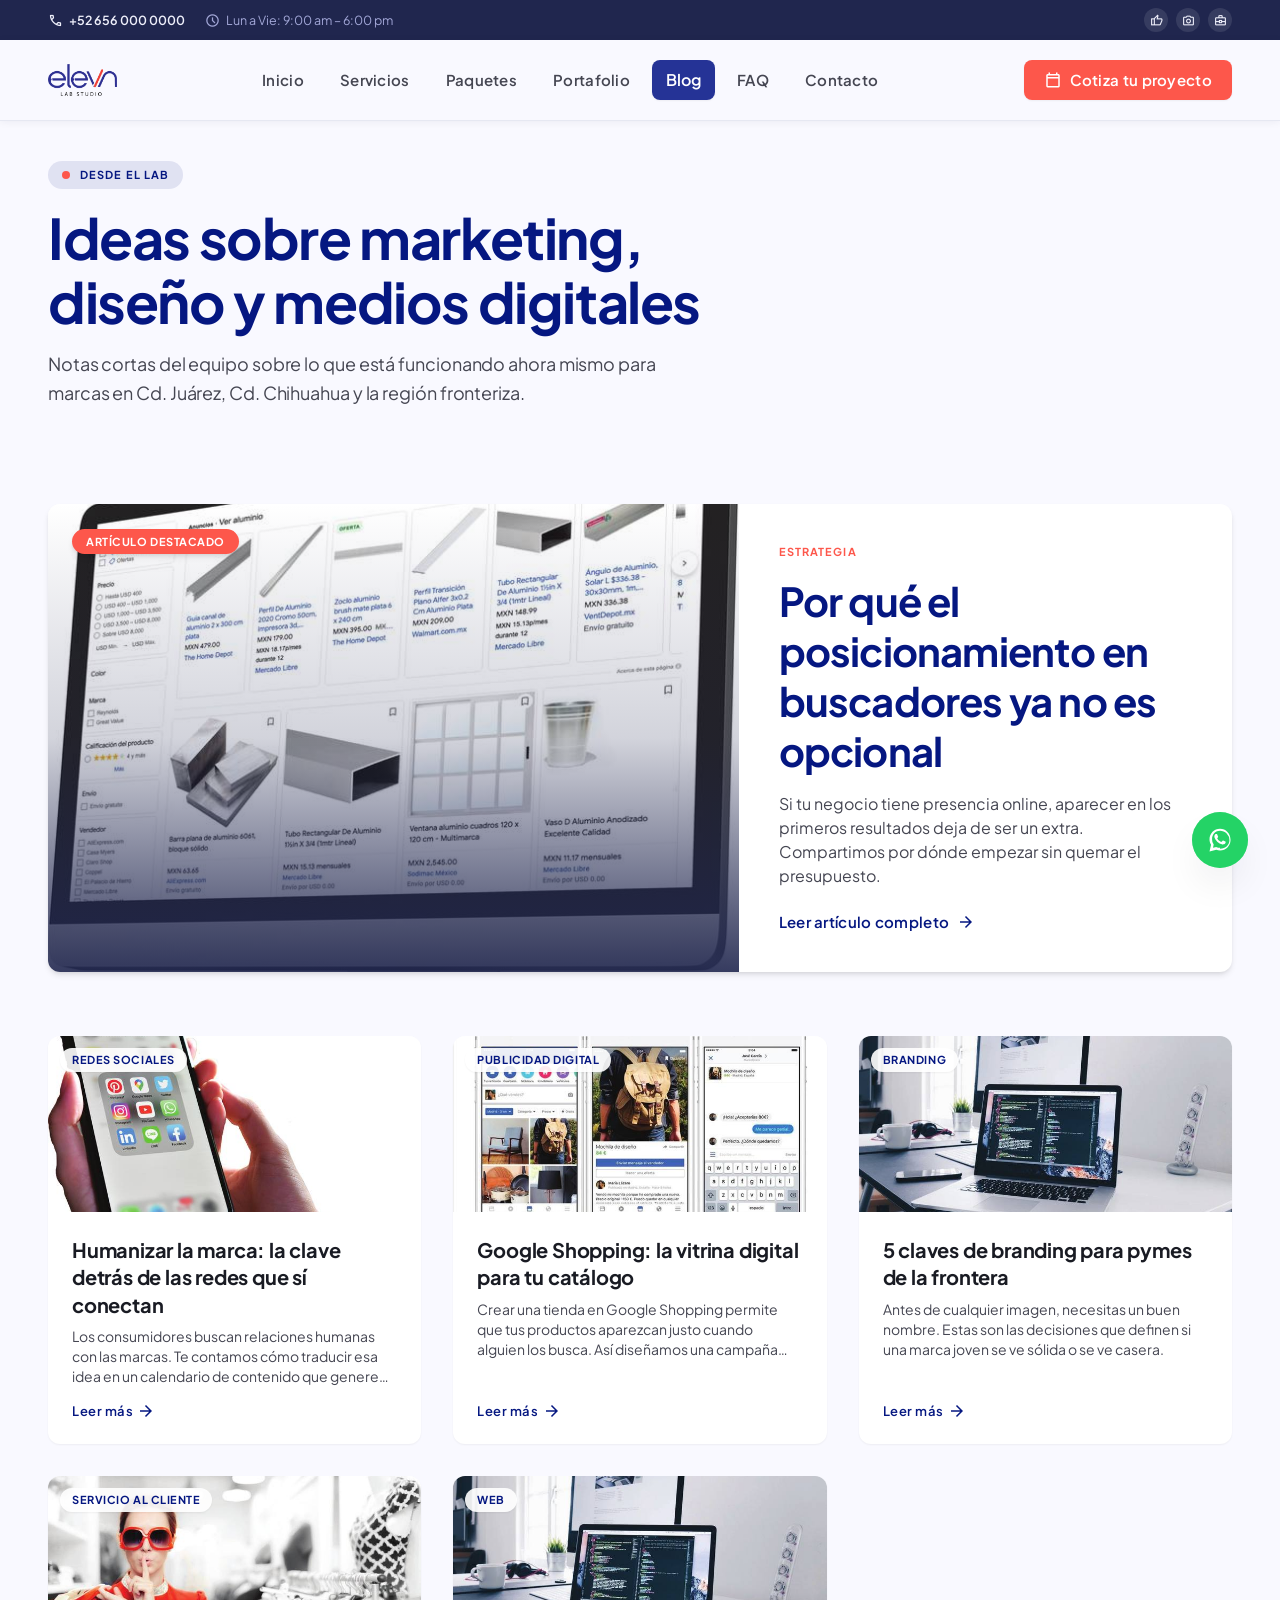
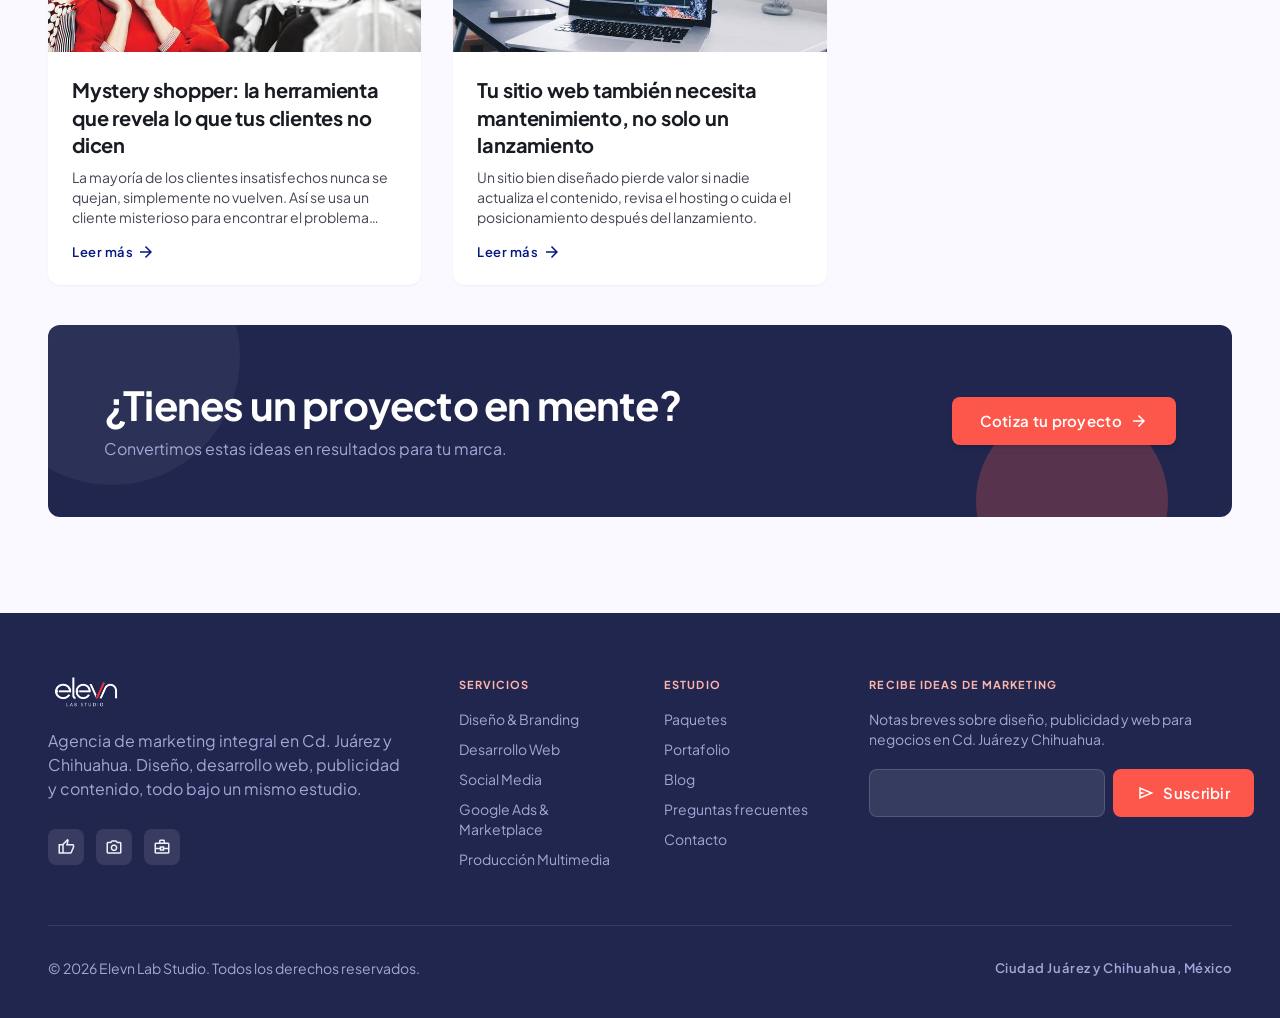
==== commit c3f60cd3: "Add files via upload" ====
--- a/blog.html
+++ b/blog.html
@@ -7,19 +7,30 @@
 <link href="https://fonts.googleapis.com/css2?family=Material+Symbols+Outlined:opsz,wght,FILL,GRAD@20..48,100..700,0..1,-50..200&amp;display=swap" rel="stylesheet"/>
 <link href="styles.css" rel="stylesheet"/></head>
 <body class="bg-surface font-body-md text-on-surface antialiased selection:bg-primary-fixed selection:text-on-primary-fixed pb-20 lg:pb-0">
-<header class="fixed top-0 left-0 right-0 w-full z-50 bg-surface/95 shadow-[0_1px_8px_rgba(13,19,59,0.06)] border-b border-surface-container-high">
+<div class="w-full bg-tertiary text-inverse-on-surface">
+<div class="max-w-7xl mx-auto px-6 lg:px-12 h-10 flex items-center justify-between gap-4 text-[12.5px]">
+<div class="flex items-center gap-5 overflow-hidden">
+<a href="tel:+526560000000" class="flex items-center gap-1.5 hover:text-secondary-fixed transition-colors whitespace-nowrap">
+<span class="material-symbols-outlined text-[15px]">call</span><span class="font-label-md text-[12.5px] font-semibold">+52 656 000 0000</span>
+</a>
+<span class="hidden sm:flex items-center gap-1.5 text-on-tertiary-container whitespace-nowrap">
+<span class="material-symbols-outlined text-[15px]">schedule</span><span class="font-body-sm text-[12.5px]">Lun a Vie: 9:00 am – 6:00 pm</span>
+</span>
+</div>
+<div class="flex items-center gap-2 shrink-0">
+<a href="#" aria-label="Facebook" class="w-6 h-6 rounded-full bg-white/10 flex items-center justify-center hover:bg-secondary-container transition-colors"><span class="material-symbols-outlined text-[13px]">thumb_up</span></a>
+<a href="#" aria-label="Instagram" class="w-6 h-6 rounded-full bg-white/10 flex items-center justify-center hover:bg-secondary-container transition-colors"><span class="material-symbols-outlined text-[13px]">photo_camera</span></a>
+<a href="#" aria-label="LinkedIn" class="w-6 h-6 rounded-full bg-white/10 flex items-center justify-center hover:bg-secondary-container transition-colors"><span class="material-symbols-outlined text-[13px]">business_center</span></a>
+</div>
+</div>
+</div>
+<header class="sticky top-0 z-50 w-full bg-surface/95 shadow-[0_1px_8px_rgba(13,19,59,0.06)] border-b border-surface-container-high">
 <div class="h-20 max-w-7xl mx-auto px-6 lg:px-12 flex items-center justify-between">
 <a class="flex items-center gap-2.5 group" href="inicio.html">
 <img alt="Elevn Lab Studio" class="h-8 w-auto" style="height:32px;width:auto;display:block;" src="[data-uri]"/>
 </a>
 <nav class="hidden lg:flex items-center gap-1 xl:gap-2"><a class="font-label-lg text-label-lg text-on-surface-variant hover:text-on-surface hover:bg-surface-container-low px-3.5 py-2 rounded-lg transition-colors duration-200" href="inicio.html">Inicio</a><a class="font-label-lg text-label-lg text-on-surface-variant hover:text-on-surface hover:bg-surface-container-low px-3.5 py-2 rounded-lg transition-colors duration-200" href="servicios.html">Servicios</a><a class="font-label-lg text-label-lg text-on-surface-variant hover:text-on-surface hover:bg-surface-container-low px-3.5 py-2 rounded-lg transition-colors duration-200" href="paquetes.html">Paquetes</a><a class="font-label-lg text-label-lg text-on-surface-variant hover:text-on-surface hover:bg-surface-container-low px-3.5 py-2 rounded-lg transition-colors duration-200" href="portafolio.html">Portafolio</a><a aria-current="page" class="transition-colors duration-200 bg-primary-container text-on-primary font-semibold rounded-lg px-3.5 py-2 shadow-sm" href="blog.html">Blog</a><a class="font-label-lg text-label-lg text-on-surface-variant hover:text-on-surface hover:bg-surface-container-low px-3.5 py-2 rounded-lg transition-colors duration-200" href="faq.html">FAQ</a><a class="font-label-lg text-label-lg text-on-surface-variant hover:text-on-surface hover:bg-surface-container-low px-3.5 py-2 rounded-lg transition-colors duration-200" href="contacto.html">Contacto</a></nav>
 <div class="flex items-center gap-2.5 xl:gap-5">
-<span class="hidden sm:inline-flex lg:hidden xl:inline-flex items-center gap-1.5 px-2.5 py-1 rounded-full text-[11px] font-semibold bg-primary-fixed text-primary border border-primary/10">
-<span class="w-1.5 h-1.5 rounded-full bg-secondary-container animate-pulse"></span>Juárez y Chihuahua
-</span>
-<a class="hidden md:flex items-center gap-2 font-label-md text-label-md text-on-surface-variant hover:text-primary transition-colors" href="tel:+526560000000">
-<span class="material-symbols-outlined text-[18px]">call</span><span>+52 656 000 0000</span>
-</a>
 <a class="hidden sm:inline-flex items-center justify-center gap-2 bg-secondary-container text-on-secondary px-5 py-2.5 rounded-lg font-label-lg text-label-lg shadow-sm hover:bg-secondary transition-all duration-200 hover:-translate-y-0.5 active:translate-y-0" href="contacto.html">
 <span class="material-symbols-outlined text-[18px]">calendar_today</span><span>Cotiza tu proyecto</span>
 </a>
@@ -38,10 +49,9 @@
 </div>
 <nav class="flex flex-col gap-1 p-6"><a href="inicio.html" class="font-headline-sm text-headline-sm px-4 py-3.5 rounded-lg text-on-surface hover:bg-surface-container-low">Inicio</a><a href="servicios.html" class="font-headline-sm text-headline-sm px-4 py-3.5 rounded-lg text-on-surface hover:bg-surface-container-low">Servicios</a><a href="paquetes.html" class="font-headline-sm text-headline-sm px-4 py-3.5 rounded-lg text-on-surface hover:bg-surface-container-low">Paquetes</a><a href="portafolio.html" class="font-headline-sm text-headline-sm px-4 py-3.5 rounded-lg text-on-surface hover:bg-surface-container-low">Portafolio</a><a href="blog.html" class="font-headline-sm text-headline-sm px-4 py-3.5 rounded-lg bg-primary-container text-on-primary">Blog</a><a href="faq.html" class="font-headline-sm text-headline-sm px-4 py-3.5 rounded-lg text-on-surface hover:bg-surface-container-low">FAQ</a><a href="contacto.html" class="font-headline-sm text-headline-sm px-4 py-3.5 rounded-lg text-on-surface hover:bg-surface-container-low">Contacto</a>
 <a href="contacto.html" class="mt-4 inline-flex items-center justify-center gap-2 bg-secondary-container text-on-secondary px-5 py-3.5 rounded-lg font-label-lg text-label-lg shadow-sm"><span class="material-symbols-outlined text-[18px]">calendar_today</span><span>Cotiza tu proyecto</span></a>
-<a href="tel:+526560000000" class="mt-2 inline-flex items-center justify-center gap-2 text-on-surface-variant px-5 py-3 rounded-lg font-label-lg text-label-lg"><span class="material-symbols-outlined text-[18px]">call</span><span>+52 656 000 0000</span></a>
 </nav>
 </div>
-<main class="w-full pt-20 bg-surface min-h-[calc(100vh-80px)]">
+<main class="w-full bg-surface min-h-[calc(100vh-80px)]">
 <div class="flex flex-col w-full">
 
 <section class="w-full max-w-7xl mx-auto px-6 lg:px-12 pt-10 pb-8">
--- a/styles.css
+++ b/styles.css
@@ -1 +1 @@
-*,:after,:before{--tw-border-spacing-x:0;--tw-border-spacing-y:0;--tw-translate-x:0;--tw-translate-y:0;--tw-rotate:0;--tw-skew-x:0;--tw-skew-y:0;--tw-scale-x:1;--tw-scale-y:1;--tw-pan-x: ;--tw-pan-y: ;--tw-pinch-zoom: ;--tw-scroll-snap-strictness:proximity;--tw-gradient-from-position: ;--tw-gradient-via-position: ;--tw-gradient-to-position: ;--tw-ordinal: ;--tw-slashed-zero: ;--tw-numeric-figure: ;--tw-numeric-spacing: ;--tw-numeric-fraction: ;--tw-ring-inset: ;--tw-ring-offset-width:0px;--tw-ring-offset-color:#fff;--tw-ring-color:rgba(59,130,246,.5);--tw-ring-offset-shadow:0 0 #0000;--tw-ring-shadow:0 0 #0000;--tw-shadow:0 0 #0000;--tw-shadow-colored:0 0 #0000;--tw-blur: ;--tw-brightness: ;--tw-contrast: ;--tw-grayscale: ;--tw-hue-rotate: ;--tw-invert: ;--tw-saturate: ;--tw-sepia: ;--tw-drop-shadow: ;--tw-backdrop-blur: ;--tw-backdrop-brightness: ;--tw-backdrop-contrast: ;--tw-backdrop-grayscale: ;--tw-backdrop-hue-rotate: ;--tw-backdrop-invert: ;--tw-backdrop-opacity: ;--tw-backdrop-saturate: ;--tw-backdrop-sepia: ;--tw-contain-size: ;--tw-contain-layout: ;--tw-contain-paint: ;--tw-contain-style: }::backdrop{--tw-border-spacing-x:0;--tw-border-spacing-y:0;--tw-translate-x:0;--tw-translate-y:0;--tw-rotate:0;--tw-skew-x:0;--tw-skew-y:0;--tw-scale-x:1;--tw-scale-y:1;--tw-pan-x: ;--tw-pan-y: ;--tw-pinch-zoom: ;--tw-scroll-snap-strictness:proximity;--tw-gradient-from-position: ;--tw-gradient-via-position: ;--tw-gradient-to-position: ;--tw-ordinal: ;--tw-slashed-zero: ;--tw-numeric-figure: ;--tw-numeric-spacing: ;--tw-numeric-fraction: ;--tw-ring-inset: ;--tw-ring-offset-width:0px;--tw-ring-offset-color:#fff;--tw-ring-color:rgba(59,130,246,.5);--tw-ring-offset-shadow:0 0 #0000;--tw-ring-shadow:0 0 #0000;--tw-shadow:0 0 #0000;--tw-shadow-colored:0 0 #0000;--tw-blur: ;--tw-brightness: ;--tw-contrast: ;--tw-grayscale: ;--tw-hue-rotate: ;--tw-invert: ;--tw-saturate: ;--tw-sepia: ;--tw-drop-shadow: ;--tw-backdrop-blur: ;--tw-backdrop-brightness: ;--tw-backdrop-contrast: ;--tw-backdrop-grayscale: ;--tw-backdrop-hue-rotate: ;--tw-backdrop-invert: ;--tw-backdrop-opacity: ;--tw-backdrop-saturate: ;--tw-backdrop-sepia: ;--tw-contain-size: ;--tw-contain-layout: ;--tw-contain-paint: ;--tw-contain-style: }/*! tailwindcss v3.4.19 | MIT License | https://tailwindcss.com*/*,:after,:before{box-sizing:border-box;border:0 solid #e5e7eb}:after,:before{--tw-content:""}:host,html{line-height:1.5;-webkit-text-size-adjust:100%;-moz-tab-size:4;-o-tab-size:4;tab-size:4;font-family:ui-sans-serif,system-ui,sans-serif,Apple Color Emoji,Segoe UI Emoji,Segoe UI Symbol,Noto Color Emoji;font-feature-settings:normal;font-variation-settings:normal;-webkit-tap-highlight-color:transparent}body{margin:0;line-height:inherit}hr{height:0;color:inherit;border-top-width:1px}abbr:where([title]){-webkit-text-decoration:underline dotted;text-decoration:underline dotted}h1,h2,h3,h4,h5,h6{font-size:inherit;font-weight:inherit}a{color:inherit;text-decoration:inherit}b,strong{font-weight:bolder}code,kbd,pre,samp{font-family:ui-monospace,SFMono-Regular,Menlo,Monaco,Consolas,Liberation Mono,Courier New,monospace;font-feature-settings:normal;font-variation-settings:normal;font-size:1em}small{font-size:80%}sub,sup{font-size:75%;line-height:0;position:relative;vertical-align:baseline}sub{bottom:-.25em}sup{top:-.5em}table{text-indent:0;border-color:inherit;border-collapse:collapse}button,input,optgroup,select,textarea{font-family:inherit;font-feature-settings:inherit;font-variation-settings:inherit;font-size:100%;font-weight:inherit;line-height:inherit;letter-spacing:inherit;color:inherit;margin:0;padding:0}button,select{text-transform:none}button,input:where([type=button]),input:where([type=reset]),input:where([type=submit]){-webkit-appearance:button;background-color:transparent;background-image:none}:-moz-focusring{outline:auto}:-moz-ui-invalid{box-shadow:none}progress{vertical-align:baseline}::-webkit-inner-spin-button,::-webkit-outer-spin-button{height:auto}[type=search]{-webkit-appearance:textfield;outline-offset:-2px}::-webkit-search-decoration{-webkit-appearance:none}::-webkit-file-upload-button{-webkit-appearance:button;font:inherit}summary{display:list-item}blockquote,dd,dl,figure,h1,h2,h3,h4,h5,h6,hr,p,pre{margin:0}fieldset{margin:0}fieldset,legend{padding:0}menu,ol,ul{list-style:none;margin:0;padding:0}dialog{padding:0}textarea{resize:vertical}input::-moz-placeholder,textarea::-moz-placeholder{opacity:1;color:#9ca3af}input::placeholder,textarea::placeholder{opacity:1;color:#9ca3af}[role=button],button{cursor:pointer}:disabled{cursor:default}audio,canvas,embed,iframe,img,object,svg,video{display:block;vertical-align:middle}img,video{max-width:100%;height:auto}[hidden]:where(:not([hidden=until-found])){display:none}body,html{margin:0;padding:0}body{overscroll-behavior:none}main>:first-child{margin-top:0!important}main>:last-child{margin-bottom:0!important}.container{width:100%}@media (min-width:640px){.container{max-width:640px}}@media (min-width:768px){.container{max-width:768px}}@media (min-width:1024px){.container{max-width:1024px}}@media (min-width:1280px){.container{max-width:1280px}}@media (min-width:1536px){.container{max-width:1536px}}.pointer-events-none{pointer-events:none}.fixed{position:fixed}.absolute{position:absolute}.relative{position:relative}.inset-0{inset:0}.-bottom-20{bottom:-5rem}.-bottom-24{bottom:-6rem}.-left-16{left:-4rem}.-left-20{left:-5rem}.-right-20{right:-5rem}.-right-24{right:-6rem}.-top-24{top:-6rem}.-top-3\.5{top:-.875rem}.-top-32{top:-8rem}.bottom-0{bottom:0}.bottom-24{bottom:6rem}.bottom-5{bottom:1.25rem}.left-0{left:0}.left-1\/2{left:50%}.left-1\/4{left:25%}.left-3{left:.75rem}.left-3\.5{left:.875rem}.left-4{left:1rem}.left-5{left:1.25rem}.left-6{left:1.5rem}.right-0{right:0}.right-10{right:2.5rem}.right-16{right:4rem}.right-3{right:.75rem}.right-4{right:1rem}.right-5{right:1.25rem}.top-0{top:0}.top-1\/3{top:33.333333%}.top-10{top:2.5rem}.top-3{top:.75rem}.top-4{top:1rem}.top-48{top:12rem}.top-5{top:1.25rem}.top-6{top:1.5rem}.-z-10{z-index:-10}.z-10{z-index:10}.z-40{z-index:40}.z-50{z-index:50}.z-\[100\]{z-index:100}.z-\[110\]{z-index:110}.mx-auto{margin-left:auto;margin-right:auto}.-mt-14{margin-top:-3.5rem}.-mt-4{margin-top:-1rem}.mb-1{margin-bottom:.25rem}.mb-10{margin-bottom:2.5rem}.mb-12{margin-bottom:3rem}.mb-14{margin-bottom:3.5rem}.mb-16{margin-bottom:4rem}.mb-2{margin-bottom:.5rem}.mb-3{margin-bottom:.75rem}.mb-4{margin-bottom:1rem}.mb-5{margin-bottom:1.25rem}.mb-6{margin-bottom:1.5rem}.mb-7{margin-bottom:1.75rem}.mb-8{margin-bottom:2rem}.mb-9{margin-bottom:2.25rem}.mt-0\.5{margin-top:.125rem}.mt-1{margin-top:.25rem}.mt-1\.5{margin-top:.375rem}.mt-12{margin-top:3rem}.mt-2{margin-top:.5rem}.mt-4{margin-top:1rem}.mt-5{margin-top:1.25rem}.mt-8{margin-top:2rem}.line-clamp-3{overflow:hidden;display:-webkit-box;-webkit-box-orient:vertical;-webkit-line-clamp:3}.block{display:block}.inline-block{display:inline-block}.flex{display:flex}.inline-flex{display:inline-flex}.grid{display:grid}.hidden{display:none}.aspect-\[16\/10\]{aspect-ratio:16/10}.aspect-\[4\/5\]{aspect-ratio:4/5}.aspect-video{aspect-ratio:16/9}.h-1\.5{height:.375rem}.h-10{height:2.5rem}.h-11{height:2.75rem}.h-12{height:3rem}.h-14{height:3.5rem}.h-16{height:4rem}.h-2{height:.5rem}.h-20{height:5rem}.h-40{height:10rem}.h-44{height:11rem}.h-48{height:12rem}.h-5{height:1.25rem}.h-6{height:1.5rem}.h-64{height:16rem}.h-7{height:1.75rem}.h-72{height:18rem}.h-8{height:2rem}.h-80{height:20rem}.h-9{height:2.25rem}.h-96{height:24rem}.h-\[360px\]{height:360px}.h-full{height:100%}.h-px{height:1px}.min-h-\[130px\]{min-height:130px}.min-h-\[280px\]{min-height:280px}.min-h-\[calc\(100vh-80px\)\]{min-height:calc(100vh - 80px)}.w-1\.5{width:.375rem}.w-10{width:2.5rem}.w-11{width:2.75rem}.w-12{width:3rem}.w-14{width:3.5rem}.w-16{width:4rem}.w-2{width:.5rem}.w-3\/4{width:75%}.w-48{width:12rem}.w-5{width:1.25rem}.w-6{width:1.5rem}.w-64{width:16rem}.w-7{width:1.75rem}.w-80{width:20rem}.w-9{width:2.25rem}.w-96{width:24rem}.w-\[980px\]{width:980px}.w-auto{width:auto}.w-full{width:100%}.max-w-2xl{max-width:42rem}.max-w-3xl{max-width:48rem}.max-w-4xl{max-width:56rem}.max-w-5xl{max-width:64rem}.max-w-7xl{max-width:80rem}.max-w-md{max-width:28rem}.max-w-sm{max-width:24rem}.max-w-xl{max-width:36rem}.flex-1{flex:1 1 0%}.flex-none{flex:none}.flex-shrink-0,.shrink-0{flex-shrink:0}.-translate-x-1\/2{--tw-translate-x:-50%}.-translate-x-1\/2,.translate-x-full{transform:translate(var(--tw-translate-x),var(--tw-translate-y)) rotate(var(--tw-rotate)) skewX(var(--tw-skew-x)) skewY(var(--tw-skew-y)) scaleX(var(--tw-scale-x)) scaleY(var(--tw-scale-y))}.translate-x-full{--tw-translate-x:100%}.rotate-180{--tw-rotate:180deg;transform:translate(var(--tw-translate-x),var(--tw-translate-y)) rotate(var(--tw-rotate)) skewX(var(--tw-skew-x)) skewY(var(--tw-skew-y)) scaleX(var(--tw-scale-x)) scaleY(var(--tw-scale-y))}@keyframes ping{75%,to{transform:scale(2);opacity:0}}.animate-ping{animation:ping 1s cubic-bezier(0,0,.2,1) infinite}@keyframes pulse{50%{opacity:.5}}.animate-pulse{animation:pulse 2s cubic-bezier(.4,0,.6,1) infinite}.cursor-pointer{cursor:pointer}.select-none{-webkit-user-select:none;-moz-user-select:none;user-select:none}.resize-y{resize:vertical}.appearance-none{-webkit-appearance:none;-moz-appearance:none;appearance:none}.grid-cols-1{grid-template-columns:repeat(1,minmax(0,1fr))}.grid-cols-2{grid-template-columns:repeat(2,minmax(0,1fr))}.grid-cols-4{grid-template-columns:repeat(4,minmax(0,1fr))}.flex-col{flex-direction:column}.flex-wrap{flex-wrap:wrap}.items-start{align-items:flex-start}.items-end{align-items:flex-end}.items-center{align-items:center}.items-stretch{align-items:stretch}.justify-center{justify-content:center}.justify-between{justify-content:space-between}.justify-around{justify-content:space-around}.gap-1{gap:.25rem}.gap-1\.5{gap:.375rem}.gap-10{gap:2.5rem}.gap-12{gap:3rem}.gap-2{gap:.5rem}.gap-2\.5{gap:.625rem}.gap-3{gap:.75rem}.gap-3\.5{gap:.875rem}.gap-4{gap:1rem}.gap-5{gap:1.25rem}.gap-6{gap:1.5rem}.gap-8{gap:2rem}.space-y-2>:not([hidden])~:not([hidden]){--tw-space-y-reverse:0;margin-top:calc(.5rem*(1 - var(--tw-space-y-reverse)));margin-bottom:calc(.5rem*var(--tw-space-y-reverse))}.space-y-3>:not([hidden])~:not([hidden]){--tw-space-y-reverse:0;margin-top:calc(.75rem*(1 - var(--tw-space-y-reverse)));margin-bottom:calc(.75rem*var(--tw-space-y-reverse))}.space-y-4>:not([hidden])~:not([hidden]){--tw-space-y-reverse:0;margin-top:calc(1rem*(1 - var(--tw-space-y-reverse)));margin-bottom:calc(1rem*var(--tw-space-y-reverse))}.self-start{align-self:flex-start}.overflow-hidden{overflow:hidden}.whitespace-nowrap{white-space:nowrap}.rounded-2xl{border-radius:1rem}.rounded-3xl{border-radius:1.5rem}.rounded-full{border-radius:9999px}.rounded-lg{border-radius:.5rem}.rounded-xl{border-radius:.75rem}.border{border-width:1px}.border-2{border-width:2px}.border-y{border-top-width:1px}.border-b,.border-y{border-bottom-width:1px}.border-l-4{border-left-width:4px}.border-t{border-top-width:1px}.border-primary-container\/\[0\.08\]{border-color:rgba(37,51,150,.08)}.border-primary\/10{border-color:rgba(5,23,129,.1)}.border-secondary-container{--tw-border-opacity:1;border-color:rgb(253 87 75/var(--tw-border-opacity,1))}.border-surface-container-high{--tw-border-opacity:1;border-color:rgb(230 232 242/var(--tw-border-opacity,1))}.border-white\/10{border-color:hsla(0,0%,100%,.1)}.border-white\/15{border-color:hsla(0,0%,100%,.15)}.bg-\[\#25D366\]{--tw-bg-opacity:1;background-color:rgb(37 211 102/var(--tw-bg-opacity,1))}.bg-primary-container{--tw-bg-opacity:1;background-color:rgb(37 51 150/var(--tw-bg-opacity,1))}.bg-primary-container\/40{background-color:rgba(37,51,150,.4)}.bg-primary-fixed{--tw-bg-opacity:1;background-color:rgb(223 224 255/var(--tw-bg-opacity,1))}.bg-primary-fixed\/40{background-color:rgba(223,224,255,.4)}.bg-primary\/10{background-color:rgba(5,23,129,.1)}.bg-secondary-container{--tw-bg-opacity:1;background-color:rgb(253 87 75/var(--tw-bg-opacity,1))}.bg-secondary-container\/15{background-color:rgba(253,87,75,.15)}.bg-secondary-container\/20{background-color:rgba(253,87,75,.2)}.bg-secondary-container\/25{background-color:rgba(253,87,75,.25)}.bg-secondary-container\/30{background-color:rgba(253,87,75,.3)}.bg-secondary-container\/80{background-color:rgba(253,87,75,.8)}.bg-secondary-fixed{--tw-bg-opacity:1;background-color:rgb(255 218 214/var(--tw-bg-opacity,1))}.bg-secondary-fixed\/50{background-color:hsla(6,100%,92%,.5)}.bg-surface{--tw-bg-opacity:1;background-color:rgb(249 249 255/var(--tw-bg-opacity,1))}.bg-surface-container-high{--tw-bg-opacity:1;background-color:rgb(230 232 242/var(--tw-bg-opacity,1))}.bg-surface-container-highest{--tw-bg-opacity:1;background-color:rgb(224 226 236/var(--tw-bg-opacity,1))}.bg-surface-container-low{--tw-bg-opacity:1;background-color:rgb(242 243 254/var(--tw-bg-opacity,1))}.bg-surface-container-lowest{--tw-bg-opacity:1;background-color:rgb(255 255 255/var(--tw-bg-opacity,1))}.bg-surface-container-lowest\/5{background-color:hsla(0,0%,100%,.05)}.bg-surface-container-lowest\/90{background-color:hsla(0,0%,100%,.9)}.bg-surface\/90{background-color:rgba(249,249,255,.9)}.bg-surface\/95{background-color:rgba(249,249,255,.95)}.bg-tertiary{--tw-bg-opacity:1;background-color:rgb(32 38 78/var(--tw-bg-opacity,1))}.bg-tertiary-fixed{--tw-bg-opacity:1;background-color:rgb(223 224 255/var(--tw-bg-opacity,1))}.bg-tertiary\/25{background-color:rgba(32,38,78,.25)}.bg-tertiary\/90{background-color:rgba(32,38,78,.9)}.bg-white\/10{background-color:hsla(0,0%,100%,.1)}.bg-white\/15{background-color:hsla(0,0%,100%,.15)}.bg-white\/5{background-color:hsla(0,0%,100%,.05)}.bg-gradient-to-b{background-image:linear-gradient(to bottom,var(--tw-gradient-stops))}.bg-gradient-to-br{background-image:linear-gradient(to bottom right,var(--tw-gradient-stops))}.bg-gradient-to-t{background-image:linear-gradient(to top,var(--tw-gradient-stops))}.from-primary{--tw-gradient-from:#051781 var(--tw-gradient-from-position);--tw-gradient-to:rgba(5,23,129,0) var(--tw-gradient-to-position);--tw-gradient-stops:var(--tw-gradient-from),var(--tw-gradient-to)}.from-primary-fixed-dim\/40{--tw-gradient-from:rgba(188,194,255,.4) var(--tw-gradient-from-position);--tw-gradient-to:rgba(188,194,255,0) var(--tw-gradient-to-position);--tw-gradient-stops:var(--tw-gradient-from),var(--tw-gradient-to)}.from-primary-fixed\/30{--tw-gradient-from:rgba(223,224,255,.3) var(--tw-gradient-from-position);--tw-gradient-to:rgba(223,224,255,0) var(--tw-gradient-to-position);--tw-gradient-stops:var(--tw-gradient-from),var(--tw-gradient-to)}.from-tertiary\/90{--tw-gradient-from:rgba(32,38,78,.9) var(--tw-gradient-from-position);--tw-gradient-to:rgba(32,38,78,0) var(--tw-gradient-to-position);--tw-gradient-stops:var(--tw-gradient-from),var(--tw-gradient-to)}.via-primary-container{--tw-gradient-to:rgba(37,51,150,0) var(--tw-gradient-to-position);--tw-gradient-stops:var(--tw-gradient-from),#253396 var(--tw-gradient-via-position),var(--tw-gradient-to)}.via-secondary-fixed\/15{--tw-gradient-to:hsla(6,100%,92%,0) var(--tw-gradient-to-position);--tw-gradient-stops:var(--tw-gradient-from),hsla(6,100%,92%,.15) var(--tw-gradient-via-position),var(--tw-gradient-to)}.via-surface-container\/60{--tw-gradient-to:rgba(236,237,248,0) var(--tw-gradient-to-position);--tw-gradient-stops:var(--tw-gradient-from),rgba(236,237,248,.6) var(--tw-gradient-via-position),var(--tw-gradient-to)}.via-tertiary\/20{--tw-gradient-to:rgba(32,38,78,0) var(--tw-gradient-to-position);--tw-gradient-stops:var(--tw-gradient-from),rgba(32,38,78,.2) var(--tw-gradient-via-position),var(--tw-gradient-to)}.to-tertiary{--tw-gradient-to:#20264e var(--tw-gradient-to-position)}.to-transparent{--tw-gradient-to:transparent var(--tw-gradient-to-position)}.stroke-current{stroke:currentColor}.object-cover{-o-object-fit:cover;object-fit:cover}.p-10{padding:2.5rem}.p-3\.5{padding:.875rem}.p-4{padding:1rem}.p-5{padding:1.25rem}.p-6{padding:1.5rem}.p-7{padding:1.75rem}.p-8{padding:2rem}.px-2\.5{padding-left:.625rem;padding-right:.625rem}.px-3{padding-left:.75rem;padding-right:.75rem}.px-3\.5{padding-left:.875rem;padding-right:.875rem}.px-4{padding-left:1rem;padding-right:1rem}.px-5{padding-left:1.25rem;padding-right:1.25rem}.px-6{padding-left:1.5rem;padding-right:1.5rem}.px-7{padding-left:1.75rem;padding-right:1.75rem}.px-8{padding-left:2rem;padding-right:2rem}.py-1{padding-top:.25rem;padding-bottom:.25rem}.py-1\.5{padding-top:.375rem;padding-bottom:.375rem}.py-10{padding-top:2.5rem;padding-bottom:2.5rem}.py-16{padding-top:4rem;padding-bottom:4rem}.py-2{padding-top:.5rem;padding-bottom:.5rem}.py-2\.5{padding-top:.625rem;padding-bottom:.625rem}.py-20{padding-top:5rem;padding-bottom:5rem}.py-3{padding-top:.75rem;padding-bottom:.75rem}.py-3\.5{padding-top:.875rem;padding-bottom:.875rem}.py-4{padding-top:1rem;padding-bottom:1rem}.py-6{padding-top:1.5rem;padding-bottom:1.5rem}.py-8{padding-top:2rem;padding-bottom:2rem}.pb-10{padding-bottom:2.5rem}.pb-16{padding-bottom:4rem}.pb-2{padding-bottom:.5rem}.pb-20{padding-bottom:5rem}.pb-24{padding-bottom:6rem}.pb-5{padding-bottom:1.25rem}.pb-6{padding-bottom:1.5rem}.pb-8{padding-bottom:2rem}.pl-10{padding-left:2.5rem}.pl-5{padding-left:1.25rem}.pr-4{padding-right:1rem}.pt-1{padding-top:.25rem}.pt-10{padding-top:2.5rem}.pt-12{padding-top:3rem}.pt-16{padding-top:4rem}.pt-2{padding-top:.5rem}.pt-20{padding-top:5rem}.pt-6{padding-top:1.5rem}.pt-8{padding-top:2rem}.text-left{text-align:left}.text-center{text-align:center}.font-body-lg,.font-body-md,.font-body-sm,.font-display,.font-headline-lg,.font-headline-lg-mobile,.font-headline-md,.font-headline-sm,.font-headline-xl-mobile,.font-label-lg,.font-label-md,.font-label-sm{font-family:Plus Jakarta Sans}.text-\[10px\]{font-size:10px}.text-\[11px\]{font-size:11px}.text-\[14px\]{font-size:14px}.text-\[16px\]{font-size:16px}.text-\[18px\]{font-size:18px}.text-\[20px\]{font-size:20px}.text-\[22px\]{font-size:22px}.text-\[24px\]{font-size:24px}.text-\[28px\]{font-size:28px}.text-\[30px\]{font-size:30px}.text-body-lg{font-size:18px;line-height:28px;letter-spacing:-.005em;font-weight:400}.text-body-md{font-size:16px;line-height:24px}.text-body-md,.text-body-sm{letter-spacing:0;font-weight:400}.text-body-sm{font-size:14px;line-height:20px}.text-headline-lg{font-size:40px;line-height:48px;letter-spacing:-.02em;font-weight:700}.text-headline-lg-mobile{font-weight:700}.text-headline-lg-mobile,.text-headline-md{font-size:28px;line-height:36px;letter-spacing:-.015em}.text-headline-md{font-weight:600}.text-headline-sm{font-size:20px;line-height:28px;letter-spacing:-.01em;font-weight:600}.text-headline-xl-mobile{font-size:36px;line-height:44px;letter-spacing:-.02em;font-weight:700}.text-label-lg{font-size:15px;line-height:20px;letter-spacing:.02em;font-weight:600}.text-label-md{font-size:13px;line-height:18px;letter-spacing:.04em;font-weight:600}.text-label-sm{font-size:11px;line-height:16px;letter-spacing:.08em;font-weight:700}.font-bold{font-weight:700}.font-extrabold{font-weight:800}.font-medium{font-weight:500}.font-semibold{font-weight:600}.uppercase{text-transform:uppercase}.leading-\[1\.05\]{line-height:1.05}.leading-\[1\.08\]{line-height:1.08}.leading-none{line-height:1}.leading-relaxed{line-height:1.625}.leading-snug{line-height:1.375}.leading-tight{line-height:1.25}.tracking-tight{letter-spacing:-.025em}.tracking-wider{letter-spacing:.05em}.tracking-widest{letter-spacing:.1em}.text-inverse-on-surface{--tw-text-opacity:1;color:rgb(239 240 251/var(--tw-text-opacity,1))}.text-on-primary{--tw-text-opacity:1;color:rgb(255 255 255/var(--tw-text-opacity,1))}.text-on-primary-container{--tw-text-opacity:1;color:rgb(152 164 255/var(--tw-text-opacity,1))}.text-on-secondary{--tw-text-opacity:1;color:rgb(255 255 255/var(--tw-text-opacity,1))}.text-on-secondary-fixed{--tw-text-opacity:1;color:rgb(65 0 2/var(--tw-text-opacity,1))}.text-on-surface{--tw-text-opacity:1;color:rgb(25 27 35/var(--tw-text-opacity,1))}.text-on-surface-variant{--tw-text-opacity:1;color:rgb(69 70 82/var(--tw-text-opacity,1))}.text-on-tertiary{--tw-text-opacity:1;color:rgb(255 255 255/var(--tw-text-opacity,1))}.text-on-tertiary-container{--tw-text-opacity:1;color:rgb(162 167 215/var(--tw-text-opacity,1))}.text-outline{--tw-text-opacity:1;color:rgb(118 118 132/var(--tw-text-opacity,1))}.text-primary{--tw-text-opacity:1;color:rgb(5 23 129/var(--tw-text-opacity,1))}.text-primary-container{--tw-text-opacity:1;color:rgb(37 51 150/var(--tw-text-opacity,1))}.text-primary-fixed{--tw-text-opacity:1;color:rgb(223 224 255/var(--tw-text-opacity,1))}.text-primary-fixed-dim{--tw-text-opacity:1;color:rgb(188 194 255/var(--tw-text-opacity,1))}.text-secondary{--tw-text-opacity:1;color:rgb(182 35 32/var(--tw-text-opacity,1))}.text-secondary-container{--tw-text-opacity:1;color:rgb(253 87 75/var(--tw-text-opacity,1))}.text-secondary-fixed{--tw-text-opacity:1;color:rgb(255 218 214/var(--tw-text-opacity,1))}.text-secondary-fixed-dim{--tw-text-opacity:1;color:rgb(255 180 171/var(--tw-text-opacity,1))}.text-tertiary{--tw-text-opacity:1;color:rgb(32 38 78/var(--tw-text-opacity,1))}.text-white{--tw-text-opacity:1;color:rgb(255 255 255/var(--tw-text-opacity,1))}.antialiased{-webkit-font-smoothing:antialiased;-moz-osx-font-smoothing:grayscale}.opacity-30{opacity:.3}.opacity-40{opacity:.4}.opacity-70{opacity:.7}.shadow-\[0_1px_8px_rgba\(13\2c 19\2c 59\2c 0\.06\)\]{--tw-shadow:0 1px 8px rgba(13,19,59,.06);--tw-shadow-colored:0 1px 8px var(--tw-shadow-color)}.shadow-\[0_1px_8px_rgba\(13\2c 19\2c 59\2c 0\.06\)\],.shadow-card{box-shadow:var(--tw-ring-offset-shadow,0 0 #0000),var(--tw-ring-shadow,0 0 #0000),var(--tw-shadow)}.shadow-card{--tw-shadow:0 12px 35px -6px rgba(37,51,150,.08);--tw-shadow-colored:0 12px 35px -6px var(--tw-shadow-color)}.shadow-cta{--tw-shadow:0 10px 24px -3px rgba(253,87,75,.35);--tw-shadow-colored:0 10px 24px -3px var(--tw-shadow-color)}.shadow-cta,.shadow-float{box-shadow:var(--tw-ring-offset-shadow,0 0 #0000),var(--tw-ring-shadow,0 0 #0000),var(--tw-shadow)}.shadow-float{--tw-shadow:0 20px 40px -10px rgba(15,23,42,.12);--tw-shadow-colored:0 20px 40px -10px var(--tw-shadow-color)}.shadow-md{--tw-shadow:0 4px 6px -1px rgba(0,0,0,.1),0 2px 4px -2px rgba(0,0,0,.1);--tw-shadow-colored:0 4px 6px -1px var(--tw-shadow-color),0 2px 4px -2px var(--tw-shadow-color)}.shadow-md,.shadow-sm{box-shadow:var(--tw-ring-offset-shadow,0 0 #0000),var(--tw-ring-shadow,0 0 #0000),var(--tw-shadow)}.shadow-sm{--tw-shadow:0 1px 2px 0 rgba(0,0,0,.05);--tw-shadow-colored:0 1px 2px 0 var(--tw-shadow-color)}.shadow-subtle{--tw-shadow:0 8px 30px -4px rgba(15,23,42,.05);--tw-shadow-colored:0 8px 30px -4px var(--tw-shadow-color);box-shadow:var(--tw-ring-offset-shadow,0 0 #0000),var(--tw-ring-shadow,0 0 #0000),var(--tw-shadow)}.ring-2{--tw-ring-offset-shadow:var(--tw-ring-inset) 0 0 0 var(--tw-ring-offset-width) var(--tw-ring-offset-color);--tw-ring-shadow:var(--tw-ring-inset) 0 0 0 calc(2px + var(--tw-ring-offset-width)) var(--tw-ring-color)}.ring-2,.ring-4{box-shadow:var(--tw-ring-offset-shadow),var(--tw-ring-shadow),var(--tw-shadow,0 0 #0000)}.ring-4{--tw-ring-offset-shadow:var(--tw-ring-inset) 0 0 0 var(--tw-ring-offset-width) var(--tw-ring-offset-color);--tw-ring-shadow:var(--tw-ring-inset) 0 0 0 calc(4px + var(--tw-ring-offset-width)) var(--tw-ring-color)}.ring-secondary-container{--tw-ring-opacity:1;--tw-ring-color:rgb(253 87 75/var(--tw-ring-opacity,1))}.ring-surface-container-lowest{--tw-ring-opacity:1;--tw-ring-color:rgb(255 255 255/var(--tw-ring-opacity,1))}.blur-3xl{--tw-blur:blur(64px);filter:var(--tw-blur) var(--tw-brightness) var(--tw-contrast) var(--tw-grayscale) var(--tw-hue-rotate) var(--tw-invert) var(--tw-saturate) var(--tw-sepia) var(--tw-drop-shadow)}.backdrop-blur-md{--tw-backdrop-blur:blur(12px)}.backdrop-blur-md,.backdrop-blur-sm{-webkit-backdrop-filter:var(--tw-backdrop-blur) var(--tw-backdrop-brightness) var(--tw-backdrop-contrast) var(--tw-backdrop-grayscale) var(--tw-backdrop-hue-rotate) var(--tw-backdrop-invert) var(--tw-backdrop-opacity) var(--tw-backdrop-saturate) var(--tw-backdrop-sepia);backdrop-filter:var(--tw-backdrop-blur) var(--tw-backdrop-brightness) var(--tw-backdrop-contrast) var(--tw-backdrop-grayscale) var(--tw-backdrop-hue-rotate) var(--tw-backdrop-invert) var(--tw-backdrop-opacity) var(--tw-backdrop-saturate) var(--tw-backdrop-sepia)}.backdrop-blur-sm{--tw-backdrop-blur:blur(4px)}.backdrop-blur-xl{--tw-backdrop-blur:blur(24px);-webkit-backdrop-filter:var(--tw-backdrop-blur) var(--tw-backdrop-brightness) var(--tw-backdrop-contrast) var(--tw-backdrop-grayscale) var(--tw-backdrop-hue-rotate) var(--tw-backdrop-invert) var(--tw-backdrop-opacity) var(--tw-backdrop-saturate) var(--tw-backdrop-sepia);backdrop-filter:var(--tw-backdrop-blur) var(--tw-backdrop-brightness) var(--tw-backdrop-contrast) var(--tw-backdrop-grayscale) var(--tw-backdrop-hue-rotate) var(--tw-backdrop-invert) var(--tw-backdrop-opacity) var(--tw-backdrop-saturate) var(--tw-backdrop-sepia)}.transition-all{transition-property:all;transition-timing-function:cubic-bezier(.4,0,.2,1);transition-duration:.15s}.transition-colors{transition-property:color,background-color,border-color,text-decoration-color,fill,stroke;transition-timing-function:cubic-bezier(.4,0,.2,1);transition-duration:.15s}.transition-opacity{transition-property:opacity;transition-timing-function:cubic-bezier(.4,0,.2,1);transition-duration:.15s}.transition-transform{transition-property:transform;transition-timing-function:cubic-bezier(.4,0,.2,1);transition-duration:.15s}.duration-200{transition-duration:.2s}.duration-300{transition-duration:.3s}.duration-500{transition-duration:.5s}.duration-700{transition-duration:.7s}::-webkit-scrollbar{display:none}.material-symbols-outlined{font-variation-settings:"FILL" 0,"wght" 400,"GRAD" 0,"opsz" 24;vertical-align:middle}.faq-content{display:grid;grid-template-rows:0fr;transition:grid-template-rows .3s cubic-bezier(.4,0,.2,1),opacity .3s cubic-bezier(.4,0,.2,1);opacity:0}.faq-content>div{overflow:hidden}.faq-item.is-open .faq-content{grid-template-rows:1fr;opacity:1}#mobileMenu{transition:transform .32s cubic-bezier(.4,0,.2,1)}.bg-ambient{background-image:radial-gradient(at 10% 12%,rgba(37,51,150,.06) 0,transparent 50%),radial-gradient(at 90% 20%,rgba(253,87,75,.06) 0,transparent 50%)}.no-scrollbar::-webkit-scrollbar{display:none}.no-scrollbar{-ms-overflow-style:none;scrollbar-width:none}.selection\:bg-primary-fixed ::-moz-selection{--tw-bg-opacity:1;background-color:rgb(223 224 255/var(--tw-bg-opacity,1))}.selection\:bg-primary-fixed ::selection{--tw-bg-opacity:1;background-color:rgb(223 224 255/var(--tw-bg-opacity,1))}.selection\:text-on-primary-fixed ::-moz-selection{--tw-text-opacity:1;color:rgb(0 12 97/var(--tw-text-opacity,1))}.selection\:text-on-primary-fixed ::selection{--tw-text-opacity:1;color:rgb(0 12 97/var(--tw-text-opacity,1))}.selection\:bg-primary-fixed::-moz-selection{--tw-bg-opacity:1;background-color:rgb(223 224 255/var(--tw-bg-opacity,1))}.selection\:bg-primary-fixed::selection{--tw-bg-opacity:1;background-color:rgb(223 224 255/var(--tw-bg-opacity,1))}.selection\:text-on-primary-fixed::-moz-selection{--tw-text-opacity:1;color:rgb(0 12 97/var(--tw-text-opacity,1))}.selection\:text-on-primary-fixed::selection{--tw-text-opacity:1;color:rgb(0 12 97/var(--tw-text-opacity,1))}.placeholder\:text-outline::-moz-placeholder{--tw-text-opacity:1;color:rgb(118 118 132/var(--tw-text-opacity,1))}.placeholder\:text-outline::placeholder{--tw-text-opacity:1;color:rgb(118 118 132/var(--tw-text-opacity,1))}.placeholder\:text-tertiary-container\/70::-moz-placeholder{color:rgba(54,60,101,.7)}.placeholder\:text-tertiary-container\/70::placeholder{color:rgba(54,60,101,.7)}.hover\:-translate-y-0\.5:hover{--tw-translate-y:-0.125rem}.hover\:-translate-y-0\.5:hover,.hover\:-translate-y-1:hover{transform:translate(var(--tw-translate-x),var(--tw-translate-y)) rotate(var(--tw-rotate)) skewX(var(--tw-skew-x)) skewY(var(--tw-skew-y)) scaleX(var(--tw-scale-x)) scaleY(var(--tw-scale-y))}.hover\:-translate-y-1:hover{--tw-translate-y:-0.25rem}.hover\:scale-105:hover{--tw-scale-x:1.05;--tw-scale-y:1.05;transform:translate(var(--tw-translate-x),var(--tw-translate-y)) rotate(var(--tw-rotate)) skewX(var(--tw-skew-x)) skewY(var(--tw-skew-y)) scaleX(var(--tw-scale-x)) scaleY(var(--tw-scale-y))}.hover\:bg-primary:hover{--tw-bg-opacity:1;background-color:rgb(5 23 129/var(--tw-bg-opacity,1))}.hover\:bg-primary-fixed:hover{--tw-bg-opacity:1;background-color:rgb(223 224 255/var(--tw-bg-opacity,1))}.hover\:bg-secondary:hover{--tw-bg-opacity:1;background-color:rgb(182 35 32/var(--tw-bg-opacity,1))}.hover\:bg-secondary-container:hover{--tw-bg-opacity:1;background-color:rgb(253 87 75/var(--tw-bg-opacity,1))}.hover\:bg-surface-container:hover{--tw-bg-opacity:1;background-color:rgb(236 237 248/var(--tw-bg-opacity,1))}.hover\:bg-surface-container-low:hover{--tw-bg-opacity:1;background-color:rgb(242 243 254/var(--tw-bg-opacity,1))}.hover\:bg-surface-container-lowest\/10:hover{background-color:hsla(0,0%,100%,.1)}.hover\:bg-white\/20:hover{background-color:hsla(0,0%,100%,.2)}.hover\:text-on-surface:hover{--tw-text-opacity:1;color:rgb(25 27 35/var(--tw-text-opacity,1))}.hover\:text-primary:hover{--tw-text-opacity:1;color:rgb(5 23 129/var(--tw-text-opacity,1))}.hover\:text-secondary-container:hover{--tw-text-opacity:1;color:rgb(253 87 75/var(--tw-text-opacity,1))}.hover\:text-white:hover{--tw-text-opacity:1;color:rgb(255 255 255/var(--tw-text-opacity,1))}.hover\:opacity-100:hover{opacity:1}.hover\:shadow-card:hover{--tw-shadow:0 12px 35px -6px rgba(37,51,150,.08);--tw-shadow-colored:0 12px 35px -6px var(--tw-shadow-color)}.hover\:shadow-card:hover,.hover\:shadow-float:hover{box-shadow:var(--tw-ring-offset-shadow,0 0 #0000),var(--tw-ring-shadow,0 0 #0000),var(--tw-shadow)}.hover\:shadow-float:hover{--tw-shadow:0 20px 40px -10px rgba(15,23,42,.12);--tw-shadow-colored:0 20px 40px -10px var(--tw-shadow-color)}.hover\:shadow-xl:hover{--tw-shadow:0 20px 25px -5px rgba(0,0,0,.1),0 8px 10px -6px rgba(0,0,0,.1);--tw-shadow-colored:0 20px 25px -5px var(--tw-shadow-color),0 8px 10px -6px var(--tw-shadow-color);box-shadow:var(--tw-ring-offset-shadow,0 0 #0000),var(--tw-ring-shadow,0 0 #0000),var(--tw-shadow)}.focus\:border-secondary-container:focus{--tw-border-opacity:1;border-color:rgb(253 87 75/var(--tw-border-opacity,1))}.focus\:bg-surface-container-lowest:focus{--tw-bg-opacity:1;background-color:rgb(255 255 255/var(--tw-bg-opacity,1))}.focus\:outline-none:focus{outline:2px solid transparent;outline-offset:2px}.focus\:ring-2:focus{--tw-ring-offset-shadow:var(--tw-ring-inset) 0 0 0 var(--tw-ring-offset-width) var(--tw-ring-offset-color);--tw-ring-shadow:var(--tw-ring-inset) 0 0 0 calc(2px + var(--tw-ring-offset-width)) var(--tw-ring-color);box-shadow:var(--tw-ring-offset-shadow),var(--tw-ring-shadow),var(--tw-shadow,0 0 #0000)}.focus\:ring-primary:focus{--tw-ring-opacity:1;--tw-ring-color:rgb(5 23 129/var(--tw-ring-opacity,1))}.focus\:ring-secondary-container\/25:focus{--tw-ring-color:rgba(253,87,75,.25)}.active\:translate-y-0:active{--tw-translate-y:0px}.active\:scale-90:active,.active\:translate-y-0:active{transform:translate(var(--tw-translate-x),var(--tw-translate-y)) rotate(var(--tw-rotate)) skewX(var(--tw-skew-x)) skewY(var(--tw-skew-y)) scaleX(var(--tw-scale-x)) scaleY(var(--tw-scale-y))}.active\:scale-90:active{--tw-scale-x:.9;--tw-scale-y:.9}.active\:scale-95:active{--tw-scale-x:.95;--tw-scale-y:.95}.active\:scale-95:active,.active\:scale-\[0\.98\]:active{transform:translate(var(--tw-translate-x),var(--tw-translate-y)) rotate(var(--tw-rotate)) skewX(var(--tw-skew-x)) skewY(var(--tw-skew-y)) scaleX(var(--tw-scale-x)) scaleY(var(--tw-scale-y))}.active\:scale-\[0\.98\]:active{--tw-scale-x:0.98;--tw-scale-y:0.98}.group:hover .group-hover\:translate-x-1{--tw-translate-x:0.25rem}.group:hover .group-hover\:scale-105,.group:hover .group-hover\:translate-x-1{transform:translate(var(--tw-translate-x),var(--tw-translate-y)) rotate(var(--tw-rotate)) skewX(var(--tw-skew-x)) skewY(var(--tw-skew-y)) scaleX(var(--tw-scale-x)) scaleY(var(--tw-scale-y))}.group:hover .group-hover\:scale-105{--tw-scale-x:1.05;--tw-scale-y:1.05}.group:hover .group-hover\:scale-110{--tw-scale-x:1.1;--tw-scale-y:1.1;transform:translate(var(--tw-translate-x),var(--tw-translate-y)) rotate(var(--tw-rotate)) skewX(var(--tw-skew-x)) skewY(var(--tw-skew-y)) scaleX(var(--tw-scale-x)) scaleY(var(--tw-scale-y))}.group:hover .group-hover\:bg-primary{--tw-bg-opacity:1;background-color:rgb(5 23 129/var(--tw-bg-opacity,1))}.group:hover .group-hover\:bg-secondary-container{--tw-bg-opacity:1;background-color:rgb(253 87 75/var(--tw-bg-opacity,1))}.group:hover .group-hover\:bg-tertiary\/40{background-color:rgba(32,38,78,.4)}.group:hover .group-hover\:text-on-primary,.group:hover .group-hover\:text-on-secondary{--tw-text-opacity:1;color:rgb(255 255 255/var(--tw-text-opacity,1))}.group:hover .group-hover\:text-primary{--tw-text-opacity:1;color:rgb(5 23 129/var(--tw-text-opacity,1))}.group:hover .group-hover\:text-secondary-container{--tw-text-opacity:1;color:rgb(253 87 75/var(--tw-text-opacity,1))}.group:hover .group-hover\:opacity-0{opacity:0}@media (min-width:640px){.sm\:inline-flex{display:inline-flex}.sm\:w-auto{width:auto}.sm\:grid-cols-2{grid-template-columns:repeat(2,minmax(0,1fr))}.sm\:grid-cols-3{grid-template-columns:repeat(3,minmax(0,1fr))}.sm\:grid-cols-5{grid-template-columns:repeat(5,minmax(0,1fr))}.sm\:flex-row{flex-direction:row}.sm\:items-center{align-items:center}.sm\:gap-6{gap:1.5rem}}@media (min-width:768px){.md\:flex{display:flex}.md\:grid-cols-2{grid-template-columns:repeat(2,minmax(0,1fr))}.md\:grid-cols-3{grid-template-columns:repeat(3,minmax(0,1fr))}.md\:grid-cols-4{grid-template-columns:repeat(4,minmax(0,1fr))}.md\:flex-row{flex-direction:row}.md\:items-end{align-items:flex-end}.md\:p-14{padding:3.5rem}.md\:text-left{text-align:left}}@media (min-width:1024px){.lg\:bottom-8{bottom:2rem}.lg\:right-8{right:2rem}.lg\:col-span-2{grid-column:span 2/span 2}.lg\:col-span-4{grid-column:span 4/span 4}.lg\:col-span-5{grid-column:span 5/span 5}.lg\:col-span-7{grid-column:span 7/span 7}.lg\:col-span-8{grid-column:span 8/span 8}.lg\:flex{display:flex}.lg\:hidden{display:none}.lg\:min-h-\[400px\]{min-height:400px}.lg\:w-auto{width:auto}.lg\:-translate-y-2{--tw-translate-y:-0.5rem;transform:translate(var(--tw-translate-x),var(--tw-translate-y)) rotate(var(--tw-rotate)) skewX(var(--tw-skew-x)) skewY(var(--tw-skew-y)) scaleX(var(--tw-scale-x)) scaleY(var(--tw-scale-y))}.lg\:grid-cols-1{grid-template-columns:repeat(1,minmax(0,1fr))}.lg\:grid-cols-12{grid-template-columns:repeat(12,minmax(0,1fr))}.lg\:grid-cols-3{grid-template-columns:repeat(3,minmax(0,1fr))}.lg\:grid-cols-4{grid-template-columns:repeat(4,minmax(0,1fr))}.lg\:flex-row{flex-direction:row}.lg\:items-end{align-items:flex-end}.lg\:items-center{align-items:center}.lg\:gap-10{gap:2.5rem}.lg\:gap-12{gap:3rem}.lg\:p-10{padding:2.5rem}.lg\:p-12{padding:3rem}.lg\:p-14{padding:3.5rem}.lg\:p-8{padding:2rem}.lg\:px-12{padding-left:3rem;padding-right:3rem}.lg\:px-8{padding-left:2rem;padding-right:2rem}.lg\:py-20{padding-top:5rem;padding-bottom:5rem}.lg\:py-24{padding-top:6rem;padding-bottom:6rem}.lg\:pb-0{padding-bottom:0}.lg\:pb-20{padding-bottom:5rem}.lg\:pb-24{padding-bottom:6rem}.lg\:pt-12{padding-top:3rem}.lg\:text-left{text-align:left}.lg\:font-headline-lg,.lg\:font-headline-xl{font-family:Plus Jakarta Sans}.lg\:text-display{font-size:72px;line-height:80px;letter-spacing:-.03em;font-weight:800}.lg\:text-headline-lg{font-size:40px;line-height:48px;letter-spacing:-.02em;font-weight:700}.lg\:text-headline-xl{font-size:56px;line-height:64px;letter-spacing:-.025em;font-weight:700}}@media (min-width:1280px){.xl\:inline-flex{display:inline-flex}.xl\:gap-2{gap:.5rem}.xl\:gap-5{gap:1.25rem}}+*,:after,:before{--tw-border-spacing-x:0;--tw-border-spacing-y:0;--tw-translate-x:0;--tw-translate-y:0;--tw-rotate:0;--tw-skew-x:0;--tw-skew-y:0;--tw-scale-x:1;--tw-scale-y:1;--tw-pan-x: ;--tw-pan-y: ;--tw-pinch-zoom: ;--tw-scroll-snap-strictness:proximity;--tw-gradient-from-position: ;--tw-gradient-via-position: ;--tw-gradient-to-position: ;--tw-ordinal: ;--tw-slashed-zero: ;--tw-numeric-figure: ;--tw-numeric-spacing: ;--tw-numeric-fraction: ;--tw-ring-inset: ;--tw-ring-offset-width:0px;--tw-ring-offset-color:#fff;--tw-ring-color:rgba(59,130,246,.5);--tw-ring-offset-shadow:0 0 #0000;--tw-ring-shadow:0 0 #0000;--tw-shadow:0 0 #0000;--tw-shadow-colored:0 0 #0000;--tw-blur: ;--tw-brightness: ;--tw-contrast: ;--tw-grayscale: ;--tw-hue-rotate: ;--tw-invert: ;--tw-saturate: ;--tw-sepia: ;--tw-drop-shadow: ;--tw-backdrop-blur: ;--tw-backdrop-brightness: ;--tw-backdrop-contrast: ;--tw-backdrop-grayscale: ;--tw-backdrop-hue-rotate: ;--tw-backdrop-invert: ;--tw-backdrop-opacity: ;--tw-backdrop-saturate: ;--tw-backdrop-sepia: ;--tw-contain-size: ;--tw-contain-layout: ;--tw-contain-paint: ;--tw-contain-style: }::backdrop{--tw-border-spacing-x:0;--tw-border-spacing-y:0;--tw-translate-x:0;--tw-translate-y:0;--tw-rotate:0;--tw-skew-x:0;--tw-skew-y:0;--tw-scale-x:1;--tw-scale-y:1;--tw-pan-x: ;--tw-pan-y: ;--tw-pinch-zoom: ;--tw-scroll-snap-strictness:proximity;--tw-gradient-from-position: ;--tw-gradient-via-position: ;--tw-gradient-to-position: ;--tw-ordinal: ;--tw-slashed-zero: ;--tw-numeric-figure: ;--tw-numeric-spacing: ;--tw-numeric-fraction: ;--tw-ring-inset: ;--tw-ring-offset-width:0px;--tw-ring-offset-color:#fff;--tw-ring-color:rgba(59,130,246,.5);--tw-ring-offset-shadow:0 0 #0000;--tw-ring-shadow:0 0 #0000;--tw-shadow:0 0 #0000;--tw-shadow-colored:0 0 #0000;--tw-blur: ;--tw-brightness: ;--tw-contrast: ;--tw-grayscale: ;--tw-hue-rotate: ;--tw-invert: ;--tw-saturate: ;--tw-sepia: ;--tw-drop-shadow: ;--tw-backdrop-blur: ;--tw-backdrop-brightness: ;--tw-backdrop-contrast: ;--tw-backdrop-grayscale: ;--tw-backdrop-hue-rotate: ;--tw-backdrop-invert: ;--tw-backdrop-opacity: ;--tw-backdrop-saturate: ;--tw-backdrop-sepia: ;--tw-contain-size: ;--tw-contain-layout: ;--tw-contain-paint: ;--tw-contain-style: }/*! tailwindcss v3.4.19 | MIT License | https://tailwindcss.com*/*,:after,:before{box-sizing:border-box;border:0 solid #e5e7eb}:after,:before{--tw-content:""}:host,html{line-height:1.5;-webkit-text-size-adjust:100%;-moz-tab-size:4;-o-tab-size:4;tab-size:4;font-family:ui-sans-serif,system-ui,sans-serif,Apple Color Emoji,Segoe UI Emoji,Segoe UI Symbol,Noto Color Emoji;font-feature-settings:normal;font-variation-settings:normal;-webkit-tap-highlight-color:transparent}body{margin:0;line-height:inherit}hr{height:0;color:inherit;border-top-width:1px}abbr:where([title]){-webkit-text-decoration:underline dotted;text-decoration:underline dotted}h1,h2,h3,h4,h5,h6{font-size:inherit;font-weight:inherit}a{color:inherit;text-decoration:inherit}b,strong{font-weight:bolder}code,kbd,pre,samp{font-family:ui-monospace,SFMono-Regular,Menlo,Monaco,Consolas,Liberation Mono,Courier New,monospace;font-feature-settings:normal;font-variation-settings:normal;font-size:1em}small{font-size:80%}sub,sup{font-size:75%;line-height:0;position:relative;vertical-align:baseline}sub{bottom:-.25em}sup{top:-.5em}table{text-indent:0;border-color:inherit;border-collapse:collapse}button,input,optgroup,select,textarea{font-family:inherit;font-feature-settings:inherit;font-variation-settings:inherit;font-size:100%;font-weight:inherit;line-height:inherit;letter-spacing:inherit;color:inherit;margin:0;padding:0}button,select{text-transform:none}button,input:where([type=button]),input:where([type=reset]),input:where([type=submit]){-webkit-appearance:button;background-color:transparent;background-image:none}:-moz-focusring{outline:auto}:-moz-ui-invalid{box-shadow:none}progress{vertical-align:baseline}::-webkit-inner-spin-button,::-webkit-outer-spin-button{height:auto}[type=search]{-webkit-appearance:textfield;outline-offset:-2px}::-webkit-search-decoration{-webkit-appearance:none}::-webkit-file-upload-button{-webkit-appearance:button;font:inherit}summary{display:list-item}blockquote,dd,dl,figure,h1,h2,h3,h4,h5,h6,hr,p,pre{margin:0}fieldset{margin:0}fieldset,legend{padding:0}menu,ol,ul{list-style:none;margin:0;padding:0}dialog{padding:0}textarea{resize:vertical}input::-moz-placeholder,textarea::-moz-placeholder{opacity:1;color:#9ca3af}input::placeholder,textarea::placeholder{opacity:1;color:#9ca3af}[role=button],button{cursor:pointer}:disabled{cursor:default}audio,canvas,embed,iframe,img,object,svg,video{display:block;vertical-align:middle}img,video{max-width:100%;height:auto}[hidden]:where(:not([hidden=until-found])){display:none}body,html{margin:0;padding:0}body{overscroll-behavior:none}main>:first-child{margin-top:0!important}main>:last-child{margin-bottom:0!important}.container{width:100%}@media (min-width:640px){.container{max-width:640px}}@media (min-width:768px){.container{max-width:768px}}@media (min-width:1024px){.container{max-width:1024px}}@media (min-width:1280px){.container{max-width:1280px}}@media (min-width:1536px){.container{max-width:1536px}}.pointer-events-none{pointer-events:none}.fixed{position:fixed}.absolute{position:absolute}.relative{position:relative}.sticky{position:sticky}.inset-0{inset:0}.-bottom-20{bottom:-5rem}.-bottom-24{bottom:-6rem}.-left-16{left:-4rem}.-left-20{left:-5rem}.-right-20{right:-5rem}.-right-24{right:-6rem}.-top-24{top:-6rem}.-top-3\.5{top:-.875rem}.-top-32{top:-8rem}.bottom-0{bottom:0}.bottom-24{bottom:6rem}.bottom-5{bottom:1.25rem}.left-0{left:0}.left-1\/2{left:50%}.left-1\/4{left:25%}.left-3{left:.75rem}.left-3\.5{left:.875rem}.left-4{left:1rem}.left-5{left:1.25rem}.left-6{left:1.5rem}.right-0{right:0}.right-10{right:2.5rem}.right-16{right:4rem}.right-3{right:.75rem}.right-4{right:1rem}.right-5{right:1.25rem}.top-0{top:0}.top-1\/3{top:33.333333%}.top-10{top:2.5rem}.top-3{top:.75rem}.top-4{top:1rem}.top-48{top:12rem}.top-5{top:1.25rem}.top-6{top:1.5rem}.-z-10{z-index:-10}.z-10{z-index:10}.z-40{z-index:40}.z-50{z-index:50}.z-\[100\]{z-index:100}.z-\[110\]{z-index:110}.mx-auto{margin-left:auto;margin-right:auto}.-mt-14{margin-top:-3.5rem}.-mt-4{margin-top:-1rem}.mb-1{margin-bottom:.25rem}.mb-10{margin-bottom:2.5rem}.mb-12{margin-bottom:3rem}.mb-14{margin-bottom:3.5rem}.mb-16{margin-bottom:4rem}.mb-2{margin-bottom:.5rem}.mb-3{margin-bottom:.75rem}.mb-4{margin-bottom:1rem}.mb-5{margin-bottom:1.25rem}.mb-6{margin-bottom:1.5rem}.mb-7{margin-bottom:1.75rem}.mb-8{margin-bottom:2rem}.mb-9{margin-bottom:2.25rem}.mt-0\.5{margin-top:.125rem}.mt-1{margin-top:.25rem}.mt-1\.5{margin-top:.375rem}.mt-12{margin-top:3rem}.mt-2{margin-top:.5rem}.mt-4{margin-top:1rem}.mt-5{margin-top:1.25rem}.mt-8{margin-top:2rem}.line-clamp-3{overflow:hidden;display:-webkit-box;-webkit-box-orient:vertical;-webkit-line-clamp:3}.block{display:block}.inline-block{display:inline-block}.flex{display:flex}.inline-flex{display:inline-flex}.grid{display:grid}.hidden{display:none}.aspect-\[16\/10\]{aspect-ratio:16/10}.aspect-\[4\/5\]{aspect-ratio:4/5}.aspect-video{aspect-ratio:16/9}.h-10{height:2.5rem}.h-11{height:2.75rem}.h-12{height:3rem}.h-14{height:3.5rem}.h-16{height:4rem}.h-2{height:.5rem}.h-20{height:5rem}.h-40{height:10rem}.h-44{height:11rem}.h-48{height:12rem}.h-5{height:1.25rem}.h-6{height:1.5rem}.h-64{height:16rem}.h-7{height:1.75rem}.h-72{height:18rem}.h-8{height:2rem}.h-80{height:20rem}.h-9{height:2.25rem}.h-96{height:24rem}.h-\[360px\]{height:360px}.h-full{height:100%}.h-px{height:1px}.min-h-\[130px\]{min-height:130px}.min-h-\[280px\]{min-height:280px}.min-h-\[calc\(100vh-80px\)\]{min-height:calc(100vh - 80px)}.w-10{width:2.5rem}.w-11{width:2.75rem}.w-12{width:3rem}.w-14{width:3.5rem}.w-16{width:4rem}.w-2{width:.5rem}.w-3\/4{width:75%}.w-48{width:12rem}.w-5{width:1.25rem}.w-6{width:1.5rem}.w-64{width:16rem}.w-7{width:1.75rem}.w-80{width:20rem}.w-9{width:2.25rem}.w-96{width:24rem}.w-\[980px\]{width:980px}.w-auto{width:auto}.w-full{width:100%}.max-w-2xl{max-width:42rem}.max-w-3xl{max-width:48rem}.max-w-4xl{max-width:56rem}.max-w-5xl{max-width:64rem}.max-w-7xl{max-width:80rem}.max-w-md{max-width:28rem}.max-w-sm{max-width:24rem}.max-w-xl{max-width:36rem}.flex-1{flex:1 1 0%}.flex-none{flex:none}.flex-shrink-0,.shrink-0{flex-shrink:0}.-translate-x-1\/2{--tw-translate-x:-50%}.-translate-x-1\/2,.translate-x-full{transform:translate(var(--tw-translate-x),var(--tw-translate-y)) rotate(var(--tw-rotate)) skewX(var(--tw-skew-x)) skewY(var(--tw-skew-y)) scaleX(var(--tw-scale-x)) scaleY(var(--tw-scale-y))}.translate-x-full{--tw-translate-x:100%}.rotate-180{--tw-rotate:180deg;transform:translate(var(--tw-translate-x),var(--tw-translate-y)) rotate(var(--tw-rotate)) skewX(var(--tw-skew-x)) skewY(var(--tw-skew-y)) scaleX(var(--tw-scale-x)) scaleY(var(--tw-scale-y))}@keyframes ping{75%,to{transform:scale(2);opacity:0}}.animate-ping{animation:ping 1s cubic-bezier(0,0,.2,1) infinite}@keyframes pulse{50%{opacity:.5}}.animate-pulse{animation:pulse 2s cubic-bezier(.4,0,.6,1) infinite}.cursor-pointer{cursor:pointer}.select-none{-webkit-user-select:none;-moz-user-select:none;user-select:none}.resize-y{resize:vertical}.appearance-none{-webkit-appearance:none;-moz-appearance:none;appearance:none}.grid-cols-1{grid-template-columns:repeat(1,minmax(0,1fr))}.grid-cols-2{grid-template-columns:repeat(2,minmax(0,1fr))}.grid-cols-4{grid-template-columns:repeat(4,minmax(0,1fr))}.flex-col{flex-direction:column}.flex-wrap{flex-wrap:wrap}.items-start{align-items:flex-start}.items-end{align-items:flex-end}.items-center{align-items:center}.items-stretch{align-items:stretch}.justify-center{justify-content:center}.justify-between{justify-content:space-between}.justify-around{justify-content:space-around}.gap-1{gap:.25rem}.gap-1\.5{gap:.375rem}.gap-10{gap:2.5rem}.gap-12{gap:3rem}.gap-2{gap:.5rem}.gap-2\.5{gap:.625rem}.gap-3{gap:.75rem}.gap-3\.5{gap:.875rem}.gap-4{gap:1rem}.gap-5{gap:1.25rem}.gap-6{gap:1.5rem}.gap-8{gap:2rem}.space-y-2>:not([hidden])~:not([hidden]){--tw-space-y-reverse:0;margin-top:calc(.5rem*(1 - var(--tw-space-y-reverse)));margin-bottom:calc(.5rem*var(--tw-space-y-reverse))}.space-y-3>:not([hidden])~:not([hidden]){--tw-space-y-reverse:0;margin-top:calc(.75rem*(1 - var(--tw-space-y-reverse)));margin-bottom:calc(.75rem*var(--tw-space-y-reverse))}.space-y-4>:not([hidden])~:not([hidden]){--tw-space-y-reverse:0;margin-top:calc(1rem*(1 - var(--tw-space-y-reverse)));margin-bottom:calc(1rem*var(--tw-space-y-reverse))}.self-start{align-self:flex-start}.overflow-hidden{overflow:hidden}.whitespace-nowrap{white-space:nowrap}.rounded-2xl{border-radius:1rem}.rounded-3xl{border-radius:1.5rem}.rounded-full{border-radius:9999px}.rounded-lg{border-radius:.5rem}.rounded-xl{border-radius:.75rem}.border{border-width:1px}.border-2{border-width:2px}.border-y{border-top-width:1px}.border-b,.border-y{border-bottom-width:1px}.border-l-4{border-left-width:4px}.border-t{border-top-width:1px}.border-primary-container\/\[0\.08\]{border-color:rgba(37,51,150,.08)}.border-secondary-container{--tw-border-opacity:1;border-color:rgb(253 87 75/var(--tw-border-opacity,1))}.border-surface-container-high{--tw-border-opacity:1;border-color:rgb(230 232 242/var(--tw-border-opacity,1))}.border-white\/10{border-color:hsla(0,0%,100%,.1)}.border-white\/15{border-color:hsla(0,0%,100%,.15)}.bg-\[\#25D366\]{--tw-bg-opacity:1;background-color:rgb(37 211 102/var(--tw-bg-opacity,1))}.bg-primary-container{--tw-bg-opacity:1;background-color:rgb(37 51 150/var(--tw-bg-opacity,1))}.bg-primary-container\/40{background-color:rgba(37,51,150,.4)}.bg-primary-fixed{--tw-bg-opacity:1;background-color:rgb(223 224 255/var(--tw-bg-opacity,1))}.bg-primary-fixed\/40{background-color:rgba(223,224,255,.4)}.bg-primary\/10{background-color:rgba(5,23,129,.1)}.bg-secondary-container{--tw-bg-opacity:1;background-color:rgb(253 87 75/var(--tw-bg-opacity,1))}.bg-secondary-container\/15{background-color:rgba(253,87,75,.15)}.bg-secondary-container\/20{background-color:rgba(253,87,75,.2)}.bg-secondary-container\/25{background-color:rgba(253,87,75,.25)}.bg-secondary-container\/30{background-color:rgba(253,87,75,.3)}.bg-secondary-container\/80{background-color:rgba(253,87,75,.8)}.bg-secondary-fixed{--tw-bg-opacity:1;background-color:rgb(255 218 214/var(--tw-bg-opacity,1))}.bg-secondary-fixed\/50{background-color:hsla(6,100%,92%,.5)}.bg-surface{--tw-bg-opacity:1;background-color:rgb(249 249 255/var(--tw-bg-opacity,1))}.bg-surface-container-high{--tw-bg-opacity:1;background-color:rgb(230 232 242/var(--tw-bg-opacity,1))}.bg-surface-container-highest{--tw-bg-opacity:1;background-color:rgb(224 226 236/var(--tw-bg-opacity,1))}.bg-surface-container-low{--tw-bg-opacity:1;background-color:rgb(242 243 254/var(--tw-bg-opacity,1))}.bg-surface-container-lowest{--tw-bg-opacity:1;background-color:rgb(255 255 255/var(--tw-bg-opacity,1))}.bg-surface-container-lowest\/5{background-color:hsla(0,0%,100%,.05)}.bg-surface-container-lowest\/90{background-color:hsla(0,0%,100%,.9)}.bg-surface\/90{background-color:rgba(249,249,255,.9)}.bg-surface\/95{background-color:rgba(249,249,255,.95)}.bg-tertiary{--tw-bg-opacity:1;background-color:rgb(32 38 78/var(--tw-bg-opacity,1))}.bg-tertiary-fixed{--tw-bg-opacity:1;background-color:rgb(223 224 255/var(--tw-bg-opacity,1))}.bg-tertiary\/25{background-color:rgba(32,38,78,.25)}.bg-tertiary\/90{background-color:rgba(32,38,78,.9)}.bg-white\/10{background-color:hsla(0,0%,100%,.1)}.bg-white\/15{background-color:hsla(0,0%,100%,.15)}.bg-white\/5{background-color:hsla(0,0%,100%,.05)}.bg-gradient-to-b{background-image:linear-gradient(to bottom,var(--tw-gradient-stops))}.bg-gradient-to-br{background-image:linear-gradient(to bottom right,var(--tw-gradient-stops))}.bg-gradient-to-t{background-image:linear-gradient(to top,var(--tw-gradient-stops))}.from-primary{--tw-gradient-from:#051781 var(--tw-gradient-from-position);--tw-gradient-to:rgba(5,23,129,0) var(--tw-gradient-to-position);--tw-gradient-stops:var(--tw-gradient-from),var(--tw-gradient-to)}.from-primary-fixed-dim\/40{--tw-gradient-from:rgba(188,194,255,.4) var(--tw-gradient-from-position);--tw-gradient-to:rgba(188,194,255,0) var(--tw-gradient-to-position);--tw-gradient-stops:var(--tw-gradient-from),var(--tw-gradient-to)}.from-primary-fixed\/30{--tw-gradient-from:rgba(223,224,255,.3) var(--tw-gradient-from-position);--tw-gradient-to:rgba(223,224,255,0) var(--tw-gradient-to-position);--tw-gradient-stops:var(--tw-gradient-from),var(--tw-gradient-to)}.from-tertiary\/90{--tw-gradient-from:rgba(32,38,78,.9) var(--tw-gradient-from-position);--tw-gradient-to:rgba(32,38,78,0) var(--tw-gradient-to-position);--tw-gradient-stops:var(--tw-gradient-from),var(--tw-gradient-to)}.via-primary-container{--tw-gradient-to:rgba(37,51,150,0) var(--tw-gradient-to-position);--tw-gradient-stops:var(--tw-gradient-from),#253396 var(--tw-gradient-via-position),var(--tw-gradient-to)}.via-secondary-fixed\/15{--tw-gradient-to:hsla(6,100%,92%,0) var(--tw-gradient-to-position);--tw-gradient-stops:var(--tw-gradient-from),hsla(6,100%,92%,.15) var(--tw-gradient-via-position),var(--tw-gradient-to)}.via-surface-container\/60{--tw-gradient-to:rgba(236,237,248,0) var(--tw-gradient-to-position);--tw-gradient-stops:var(--tw-gradient-from),rgba(236,237,248,.6) var(--tw-gradient-via-position),var(--tw-gradient-to)}.via-tertiary\/20{--tw-gradient-to:rgba(32,38,78,0) var(--tw-gradient-to-position);--tw-gradient-stops:var(--tw-gradient-from),rgba(32,38,78,.2) var(--tw-gradient-via-position),var(--tw-gradient-to)}.to-tertiary{--tw-gradient-to:#20264e var(--tw-gradient-to-position)}.to-transparent{--tw-gradient-to:transparent var(--tw-gradient-to-position)}.stroke-current{stroke:currentColor}.object-cover{-o-object-fit:cover;object-fit:cover}.p-10{padding:2.5rem}.p-3\.5{padding:.875rem}.p-4{padding:1rem}.p-5{padding:1.25rem}.p-6{padding:1.5rem}.p-7{padding:1.75rem}.p-8{padding:2rem}.px-3{padding-left:.75rem;padding-right:.75rem}.px-3\.5{padding-left:.875rem;padding-right:.875rem}.px-4{padding-left:1rem;padding-right:1rem}.px-5{padding-left:1.25rem;padding-right:1.25rem}.px-6{padding-left:1.5rem;padding-right:1.5rem}.px-7{padding-left:1.75rem;padding-right:1.75rem}.px-8{padding-left:2rem;padding-right:2rem}.py-1{padding-top:.25rem;padding-bottom:.25rem}.py-1\.5{padding-top:.375rem;padding-bottom:.375rem}.py-10{padding-top:2.5rem;padding-bottom:2.5rem}.py-16{padding-top:4rem;padding-bottom:4rem}.py-2{padding-top:.5rem;padding-bottom:.5rem}.py-2\.5{padding-top:.625rem;padding-bottom:.625rem}.py-20{padding-top:5rem;padding-bottom:5rem}.py-3{padding-top:.75rem;padding-bottom:.75rem}.py-3\.5{padding-top:.875rem;padding-bottom:.875rem}.py-4{padding-top:1rem;padding-bottom:1rem}.py-6{padding-top:1.5rem;padding-bottom:1.5rem}.py-8{padding-top:2rem;padding-bottom:2rem}.pb-10{padding-bottom:2.5rem}.pb-16{padding-bottom:4rem}.pb-2{padding-bottom:.5rem}.pb-20{padding-bottom:5rem}.pb-24{padding-bottom:6rem}.pb-5{padding-bottom:1.25rem}.pb-6{padding-bottom:1.5rem}.pb-8{padding-bottom:2rem}.pl-10{padding-left:2.5rem}.pl-5{padding-left:1.25rem}.pr-4{padding-right:1rem}.pt-1{padding-top:.25rem}.pt-10{padding-top:2.5rem}.pt-12{padding-top:3rem}.pt-16{padding-top:4rem}.pt-2{padding-top:.5rem}.pt-6{padding-top:1.5rem}.pt-8{padding-top:2rem}.text-left{text-align:left}.text-center{text-align:center}.font-body-lg,.font-body-md,.font-body-sm,.font-display,.font-headline-lg,.font-headline-lg-mobile,.font-headline-md,.font-headline-sm,.font-headline-xl-mobile,.font-label-lg,.font-label-md,.font-label-sm{font-family:Plus Jakarta Sans}.text-\[10px\]{font-size:10px}.text-\[12\.5px\]{font-size:12.5px}.text-\[13px\]{font-size:13px}.text-\[14px\]{font-size:14px}.text-\[15px\]{font-size:15px}.text-\[16px\]{font-size:16px}.text-\[18px\]{font-size:18px}.text-\[20px\]{font-size:20px}.text-\[22px\]{font-size:22px}.text-\[24px\]{font-size:24px}.text-\[28px\]{font-size:28px}.text-\[30px\]{font-size:30px}.text-body-lg{font-size:18px;line-height:28px;letter-spacing:-.005em;font-weight:400}.text-body-md{font-size:16px;line-height:24px}.text-body-md,.text-body-sm{letter-spacing:0;font-weight:400}.text-body-sm{font-size:14px;line-height:20px}.text-headline-lg{font-size:40px;line-height:48px;letter-spacing:-.02em;font-weight:700}.text-headline-lg-mobile{font-weight:700}.text-headline-lg-mobile,.text-headline-md{font-size:28px;line-height:36px;letter-spacing:-.015em}.text-headline-md{font-weight:600}.text-headline-sm{font-size:20px;line-height:28px;letter-spacing:-.01em;font-weight:600}.text-headline-xl-mobile{font-size:36px;line-height:44px;letter-spacing:-.02em;font-weight:700}.text-label-lg{font-size:15px;line-height:20px;letter-spacing:.02em;font-weight:600}.text-label-md{font-size:13px;line-height:18px;letter-spacing:.04em;font-weight:600}.text-label-sm{font-size:11px;line-height:16px;letter-spacing:.08em;font-weight:700}.font-bold{font-weight:700}.font-extrabold{font-weight:800}.font-medium{font-weight:500}.font-semibold{font-weight:600}.uppercase{text-transform:uppercase}.leading-\[1\.05\]{line-height:1.05}.leading-\[1\.08\]{line-height:1.08}.leading-none{line-height:1}.leading-relaxed{line-height:1.625}.leading-snug{line-height:1.375}.leading-tight{line-height:1.25}.tracking-tight{letter-spacing:-.025em}.tracking-wider{letter-spacing:.05em}.tracking-widest{letter-spacing:.1em}.text-inverse-on-surface{--tw-text-opacity:1;color:rgb(239 240 251/var(--tw-text-opacity,1))}.text-on-primary{--tw-text-opacity:1;color:rgb(255 255 255/var(--tw-text-opacity,1))}.text-on-primary-container{--tw-text-opacity:1;color:rgb(152 164 255/var(--tw-text-opacity,1))}.text-on-secondary{--tw-text-opacity:1;color:rgb(255 255 255/var(--tw-text-opacity,1))}.text-on-secondary-fixed{--tw-text-opacity:1;color:rgb(65 0 2/var(--tw-text-opacity,1))}.text-on-surface{--tw-text-opacity:1;color:rgb(25 27 35/var(--tw-text-opacity,1))}.text-on-surface-variant{--tw-text-opacity:1;color:rgb(69 70 82/var(--tw-text-opacity,1))}.text-on-tertiary{--tw-text-opacity:1;color:rgb(255 255 255/var(--tw-text-opacity,1))}.text-on-tertiary-container{--tw-text-opacity:1;color:rgb(162 167 215/var(--tw-text-opacity,1))}.text-outline{--tw-text-opacity:1;color:rgb(118 118 132/var(--tw-text-opacity,1))}.text-primary{--tw-text-opacity:1;color:rgb(5 23 129/var(--tw-text-opacity,1))}.text-primary-container{--tw-text-opacity:1;color:rgb(37 51 150/var(--tw-text-opacity,1))}.text-primary-fixed{--tw-text-opacity:1;color:rgb(223 224 255/var(--tw-text-opacity,1))}.text-primary-fixed-dim{--tw-text-opacity:1;color:rgb(188 194 255/var(--tw-text-opacity,1))}.text-secondary{--tw-text-opacity:1;color:rgb(182 35 32/var(--tw-text-opacity,1))}.text-secondary-container{--tw-text-opacity:1;color:rgb(253 87 75/var(--tw-text-opacity,1))}.text-secondary-fixed{--tw-text-opacity:1;color:rgb(255 218 214/var(--tw-text-opacity,1))}.text-secondary-fixed-dim{--tw-text-opacity:1;color:rgb(255 180 171/var(--tw-text-opacity,1))}.text-tertiary{--tw-text-opacity:1;color:rgb(32 38 78/var(--tw-text-opacity,1))}.text-white{--tw-text-opacity:1;color:rgb(255 255 255/var(--tw-text-opacity,1))}.antialiased{-webkit-font-smoothing:antialiased;-moz-osx-font-smoothing:grayscale}.opacity-30{opacity:.3}.opacity-40{opacity:.4}.opacity-70{opacity:.7}.shadow-\[0_1px_8px_rgba\(13\2c 19\2c 59\2c 0\.06\)\]{--tw-shadow:0 1px 8px rgba(13,19,59,.06);--tw-shadow-colored:0 1px 8px var(--tw-shadow-color)}.shadow-\[0_1px_8px_rgba\(13\2c 19\2c 59\2c 0\.06\)\],.shadow-card{box-shadow:var(--tw-ring-offset-shadow,0 0 #0000),var(--tw-ring-shadow,0 0 #0000),var(--tw-shadow)}.shadow-card{--tw-shadow:0 12px 35px -6px rgba(37,51,150,.08);--tw-shadow-colored:0 12px 35px -6px var(--tw-shadow-color)}.shadow-cta{--tw-shadow:0 10px 24px -3px rgba(253,87,75,.35);--tw-shadow-colored:0 10px 24px -3px var(--tw-shadow-color)}.shadow-cta,.shadow-float{box-shadow:var(--tw-ring-offset-shadow,0 0 #0000),var(--tw-ring-shadow,0 0 #0000),var(--tw-shadow)}.shadow-float{--tw-shadow:0 20px 40px -10px rgba(15,23,42,.12);--tw-shadow-colored:0 20px 40px -10px var(--tw-shadow-color)}.shadow-md{--tw-shadow:0 4px 6px -1px rgba(0,0,0,.1),0 2px 4px -2px rgba(0,0,0,.1);--tw-shadow-colored:0 4px 6px -1px var(--tw-shadow-color),0 2px 4px -2px var(--tw-shadow-color)}.shadow-md,.shadow-sm{box-shadow:var(--tw-ring-offset-shadow,0 0 #0000),var(--tw-ring-shadow,0 0 #0000),var(--tw-shadow)}.shadow-sm{--tw-shadow:0 1px 2px 0 rgba(0,0,0,.05);--tw-shadow-colored:0 1px 2px 0 var(--tw-shadow-color)}.shadow-subtle{--tw-shadow:0 8px 30px -4px rgba(15,23,42,.05);--tw-shadow-colored:0 8px 30px -4px var(--tw-shadow-color);box-shadow:var(--tw-ring-offset-shadow,0 0 #0000),var(--tw-ring-shadow,0 0 #0000),var(--tw-shadow)}.ring-2{--tw-ring-offset-shadow:var(--tw-ring-inset) 0 0 0 var(--tw-ring-offset-width) var(--tw-ring-offset-color);--tw-ring-shadow:var(--tw-ring-inset) 0 0 0 calc(2px + var(--tw-ring-offset-width)) var(--tw-ring-color)}.ring-2,.ring-4{box-shadow:var(--tw-ring-offset-shadow),var(--tw-ring-shadow),var(--tw-shadow,0 0 #0000)}.ring-4{--tw-ring-offset-shadow:var(--tw-ring-inset) 0 0 0 var(--tw-ring-offset-width) var(--tw-ring-offset-color);--tw-ring-shadow:var(--tw-ring-inset) 0 0 0 calc(4px + var(--tw-ring-offset-width)) var(--tw-ring-color)}.ring-secondary-container{--tw-ring-opacity:1;--tw-ring-color:rgb(253 87 75/var(--tw-ring-opacity,1))}.ring-surface-container-lowest{--tw-ring-opacity:1;--tw-ring-color:rgb(255 255 255/var(--tw-ring-opacity,1))}.blur-3xl{--tw-blur:blur(64px);filter:var(--tw-blur) var(--tw-brightness) var(--tw-contrast) var(--tw-grayscale) var(--tw-hue-rotate) var(--tw-invert) var(--tw-saturate) var(--tw-sepia) var(--tw-drop-shadow)}.backdrop-blur-md{--tw-backdrop-blur:blur(12px)}.backdrop-blur-md,.backdrop-blur-sm{-webkit-backdrop-filter:var(--tw-backdrop-blur) var(--tw-backdrop-brightness) var(--tw-backdrop-contrast) var(--tw-backdrop-grayscale) var(--tw-backdrop-hue-rotate) var(--tw-backdrop-invert) var(--tw-backdrop-opacity) var(--tw-backdrop-saturate) var(--tw-backdrop-sepia);backdrop-filter:var(--tw-backdrop-blur) var(--tw-backdrop-brightness) var(--tw-backdrop-contrast) var(--tw-backdrop-grayscale) var(--tw-backdrop-hue-rotate) var(--tw-backdrop-invert) var(--tw-backdrop-opacity) var(--tw-backdrop-saturate) var(--tw-backdrop-sepia)}.backdrop-blur-sm{--tw-backdrop-blur:blur(4px)}.backdrop-blur-xl{--tw-backdrop-blur:blur(24px);-webkit-backdrop-filter:var(--tw-backdrop-blur) var(--tw-backdrop-brightness) var(--tw-backdrop-contrast) var(--tw-backdrop-grayscale) var(--tw-backdrop-hue-rotate) var(--tw-backdrop-invert) var(--tw-backdrop-opacity) var(--tw-backdrop-saturate) var(--tw-backdrop-sepia);backdrop-filter:var(--tw-backdrop-blur) var(--tw-backdrop-brightness) var(--tw-backdrop-contrast) var(--tw-backdrop-grayscale) var(--tw-backdrop-hue-rotate) var(--tw-backdrop-invert) var(--tw-backdrop-opacity) var(--tw-backdrop-saturate) var(--tw-backdrop-sepia)}.transition-all{transition-property:all;transition-timing-function:cubic-bezier(.4,0,.2,1);transition-duration:.15s}.transition-colors{transition-property:color,background-color,border-color,text-decoration-color,fill,stroke;transition-timing-function:cubic-bezier(.4,0,.2,1);transition-duration:.15s}.transition-opacity{transition-property:opacity;transition-timing-function:cubic-bezier(.4,0,.2,1);transition-duration:.15s}.transition-transform{transition-property:transform;transition-timing-function:cubic-bezier(.4,0,.2,1);transition-duration:.15s}.duration-200{transition-duration:.2s}.duration-300{transition-duration:.3s}.duration-500{transition-duration:.5s}.duration-700{transition-duration:.7s}::-webkit-scrollbar{display:none}.material-symbols-outlined{font-variation-settings:"FILL" 0,"wght" 400,"GRAD" 0,"opsz" 24;vertical-align:middle}.faq-content{display:grid;grid-template-rows:0fr;transition:grid-template-rows .3s cubic-bezier(.4,0,.2,1),opacity .3s cubic-bezier(.4,0,.2,1);opacity:0}.faq-content>div{overflow:hidden}.faq-item.is-open .faq-content{grid-template-rows:1fr;opacity:1}#mobileMenu{transition:transform .32s cubic-bezier(.4,0,.2,1)}.bg-ambient{background-image:radial-gradient(at 10% 12%,rgba(37,51,150,.06) 0,transparent 50%),radial-gradient(at 90% 20%,rgba(253,87,75,.06) 0,transparent 50%)}.no-scrollbar::-webkit-scrollbar{display:none}.no-scrollbar{-ms-overflow-style:none;scrollbar-width:none}.selection\:bg-primary-fixed ::-moz-selection{--tw-bg-opacity:1;background-color:rgb(223 224 255/var(--tw-bg-opacity,1))}.selection\:bg-primary-fixed ::selection{--tw-bg-opacity:1;background-color:rgb(223 224 255/var(--tw-bg-opacity,1))}.selection\:text-on-primary-fixed ::-moz-selection{--tw-text-opacity:1;color:rgb(0 12 97/var(--tw-text-opacity,1))}.selection\:text-on-primary-fixed ::selection{--tw-text-opacity:1;color:rgb(0 12 97/var(--tw-text-opacity,1))}.selection\:bg-primary-fixed::-moz-selection{--tw-bg-opacity:1;background-color:rgb(223 224 255/var(--tw-bg-opacity,1))}.selection\:bg-primary-fixed::selection{--tw-bg-opacity:1;background-color:rgb(223 224 255/var(--tw-bg-opacity,1))}.selection\:text-on-primary-fixed::-moz-selection{--tw-text-opacity:1;color:rgb(0 12 97/var(--tw-text-opacity,1))}.selection\:text-on-primary-fixed::selection{--tw-text-opacity:1;color:rgb(0 12 97/var(--tw-text-opacity,1))}.placeholder\:text-outline::-moz-placeholder{--tw-text-opacity:1;color:rgb(118 118 132/var(--tw-text-opacity,1))}.placeholder\:text-outline::placeholder{--tw-text-opacity:1;color:rgb(118 118 132/var(--tw-text-opacity,1))}.placeholder\:text-tertiary-container\/70::-moz-placeholder{color:rgba(54,60,101,.7)}.placeholder\:text-tertiary-container\/70::placeholder{color:rgba(54,60,101,.7)}.hover\:-translate-y-0\.5:hover{--tw-translate-y:-0.125rem}.hover\:-translate-y-0\.5:hover,.hover\:-translate-y-1:hover{transform:translate(var(--tw-translate-x),var(--tw-translate-y)) rotate(var(--tw-rotate)) skewX(var(--tw-skew-x)) skewY(var(--tw-skew-y)) scaleX(var(--tw-scale-x)) scaleY(var(--tw-scale-y))}.hover\:-translate-y-1:hover{--tw-translate-y:-0.25rem}.hover\:scale-105:hover{--tw-scale-x:1.05;--tw-scale-y:1.05;transform:translate(var(--tw-translate-x),var(--tw-translate-y)) rotate(var(--tw-rotate)) skewX(var(--tw-skew-x)) skewY(var(--tw-skew-y)) scaleX(var(--tw-scale-x)) scaleY(var(--tw-scale-y))}.hover\:bg-primary:hover{--tw-bg-opacity:1;background-color:rgb(5 23 129/var(--tw-bg-opacity,1))}.hover\:bg-primary-fixed:hover{--tw-bg-opacity:1;background-color:rgb(223 224 255/var(--tw-bg-opacity,1))}.hover\:bg-secondary:hover{--tw-bg-opacity:1;background-color:rgb(182 35 32/var(--tw-bg-opacity,1))}.hover\:bg-secondary-container:hover{--tw-bg-opacity:1;background-color:rgb(253 87 75/var(--tw-bg-opacity,1))}.hover\:bg-surface-container:hover{--tw-bg-opacity:1;background-color:rgb(236 237 248/var(--tw-bg-opacity,1))}.hover\:bg-surface-container-low:hover{--tw-bg-opacity:1;background-color:rgb(242 243 254/var(--tw-bg-opacity,1))}.hover\:bg-surface-container-lowest\/10:hover{background-color:hsla(0,0%,100%,.1)}.hover\:bg-white\/20:hover{background-color:hsla(0,0%,100%,.2)}.hover\:text-on-surface:hover{--tw-text-opacity:1;color:rgb(25 27 35/var(--tw-text-opacity,1))}.hover\:text-primary:hover{--tw-text-opacity:1;color:rgb(5 23 129/var(--tw-text-opacity,1))}.hover\:text-secondary-container:hover{--tw-text-opacity:1;color:rgb(253 87 75/var(--tw-text-opacity,1))}.hover\:text-secondary-fixed:hover{--tw-text-opacity:1;color:rgb(255 218 214/var(--tw-text-opacity,1))}.hover\:text-white:hover{--tw-text-opacity:1;color:rgb(255 255 255/var(--tw-text-opacity,1))}.hover\:opacity-100:hover{opacity:1}.hover\:shadow-card:hover{--tw-shadow:0 12px 35px -6px rgba(37,51,150,.08);--tw-shadow-colored:0 12px 35px -6px var(--tw-shadow-color)}.hover\:shadow-card:hover,.hover\:shadow-float:hover{box-shadow:var(--tw-ring-offset-shadow,0 0 #0000),var(--tw-ring-shadow,0 0 #0000),var(--tw-shadow)}.hover\:shadow-float:hover{--tw-shadow:0 20px 40px -10px rgba(15,23,42,.12);--tw-shadow-colored:0 20px 40px -10px var(--tw-shadow-color)}.hover\:shadow-xl:hover{--tw-shadow:0 20px 25px -5px rgba(0,0,0,.1),0 8px 10px -6px rgba(0,0,0,.1);--tw-shadow-colored:0 20px 25px -5px var(--tw-shadow-color),0 8px 10px -6px var(--tw-shadow-color);box-shadow:var(--tw-ring-offset-shadow,0 0 #0000),var(--tw-ring-shadow,0 0 #0000),var(--tw-shadow)}.focus\:border-secondary-container:focus{--tw-border-opacity:1;border-color:rgb(253 87 75/var(--tw-border-opacity,1))}.focus\:bg-surface-container-lowest:focus{--tw-bg-opacity:1;background-color:rgb(255 255 255/var(--tw-bg-opacity,1))}.focus\:outline-none:focus{outline:2px solid transparent;outline-offset:2px}.focus\:ring-2:focus{--tw-ring-offset-shadow:var(--tw-ring-inset) 0 0 0 var(--tw-ring-offset-width) var(--tw-ring-offset-color);--tw-ring-shadow:var(--tw-ring-inset) 0 0 0 calc(2px + var(--tw-ring-offset-width)) var(--tw-ring-color);box-shadow:var(--tw-ring-offset-shadow),var(--tw-ring-shadow),var(--tw-shadow,0 0 #0000)}.focus\:ring-primary:focus{--tw-ring-opacity:1;--tw-ring-color:rgb(5 23 129/var(--tw-ring-opacity,1))}.focus\:ring-secondary-container\/25:focus{--tw-ring-color:rgba(253,87,75,.25)}.active\:translate-y-0:active{--tw-translate-y:0px}.active\:scale-90:active,.active\:translate-y-0:active{transform:translate(var(--tw-translate-x),var(--tw-translate-y)) rotate(var(--tw-rotate)) skewX(var(--tw-skew-x)) skewY(var(--tw-skew-y)) scaleX(var(--tw-scale-x)) scaleY(var(--tw-scale-y))}.active\:scale-90:active{--tw-scale-x:.9;--tw-scale-y:.9}.active\:scale-95:active{--tw-scale-x:.95;--tw-scale-y:.95}.active\:scale-95:active,.active\:scale-\[0\.98\]:active{transform:translate(var(--tw-translate-x),var(--tw-translate-y)) rotate(var(--tw-rotate)) skewX(var(--tw-skew-x)) skewY(var(--tw-skew-y)) scaleX(var(--tw-scale-x)) scaleY(var(--tw-scale-y))}.active\:scale-\[0\.98\]:active{--tw-scale-x:0.98;--tw-scale-y:0.98}.group:hover .group-hover\:translate-x-1{--tw-translate-x:0.25rem}.group:hover .group-hover\:scale-105,.group:hover .group-hover\:translate-x-1{transform:translate(var(--tw-translate-x),var(--tw-translate-y)) rotate(var(--tw-rotate)) skewX(var(--tw-skew-x)) skewY(var(--tw-skew-y)) scaleX(var(--tw-scale-x)) scaleY(var(--tw-scale-y))}.group:hover .group-hover\:scale-105{--tw-scale-x:1.05;--tw-scale-y:1.05}.group:hover .group-hover\:scale-110{--tw-scale-x:1.1;--tw-scale-y:1.1;transform:translate(var(--tw-translate-x),var(--tw-translate-y)) rotate(var(--tw-rotate)) skewX(var(--tw-skew-x)) skewY(var(--tw-skew-y)) scaleX(var(--tw-scale-x)) scaleY(var(--tw-scale-y))}.group:hover .group-hover\:bg-primary{--tw-bg-opacity:1;background-color:rgb(5 23 129/var(--tw-bg-opacity,1))}.group:hover .group-hover\:bg-secondary-container{--tw-bg-opacity:1;background-color:rgb(253 87 75/var(--tw-bg-opacity,1))}.group:hover .group-hover\:bg-tertiary\/40{background-color:rgba(32,38,78,.4)}.group:hover .group-hover\:text-on-primary,.group:hover .group-hover\:text-on-secondary{--tw-text-opacity:1;color:rgb(255 255 255/var(--tw-text-opacity,1))}.group:hover .group-hover\:text-primary{--tw-text-opacity:1;color:rgb(5 23 129/var(--tw-text-opacity,1))}.group:hover .group-hover\:text-secondary-container{--tw-text-opacity:1;color:rgb(253 87 75/var(--tw-text-opacity,1))}.group:hover .group-hover\:opacity-0{opacity:0}@media (min-width:640px){.sm\:flex{display:flex}.sm\:inline-flex{display:inline-flex}.sm\:w-auto{width:auto}.sm\:grid-cols-2{grid-template-columns:repeat(2,minmax(0,1fr))}.sm\:grid-cols-3{grid-template-columns:repeat(3,minmax(0,1fr))}.sm\:grid-cols-5{grid-template-columns:repeat(5,minmax(0,1fr))}.sm\:flex-row{flex-direction:row}.sm\:items-center{align-items:center}.sm\:gap-6{gap:1.5rem}}@media (min-width:768px){.md\:grid-cols-2{grid-template-columns:repeat(2,minmax(0,1fr))}.md\:grid-cols-3{grid-template-columns:repeat(3,minmax(0,1fr))}.md\:grid-cols-4{grid-template-columns:repeat(4,minmax(0,1fr))}.md\:flex-row{flex-direction:row}.md\:items-end{align-items:flex-end}.md\:p-14{padding:3.5rem}.md\:text-left{text-align:left}}@media (min-width:1024px){.lg\:bottom-8{bottom:2rem}.lg\:right-8{right:2rem}.lg\:col-span-2{grid-column:span 2/span 2}.lg\:col-span-4{grid-column:span 4/span 4}.lg\:col-span-5{grid-column:span 5/span 5}.lg\:col-span-7{grid-column:span 7/span 7}.lg\:col-span-8{grid-column:span 8/span 8}.lg\:flex{display:flex}.lg\:hidden{display:none}.lg\:min-h-\[400px\]{min-height:400px}.lg\:w-auto{width:auto}.lg\:-translate-y-2{--tw-translate-y:-0.5rem;transform:translate(var(--tw-translate-x),var(--tw-translate-y)) rotate(var(--tw-rotate)) skewX(var(--tw-skew-x)) skewY(var(--tw-skew-y)) scaleX(var(--tw-scale-x)) scaleY(var(--tw-scale-y))}.lg\:grid-cols-1{grid-template-columns:repeat(1,minmax(0,1fr))}.lg\:grid-cols-12{grid-template-columns:repeat(12,minmax(0,1fr))}.lg\:grid-cols-3{grid-template-columns:repeat(3,minmax(0,1fr))}.lg\:grid-cols-4{grid-template-columns:repeat(4,minmax(0,1fr))}.lg\:flex-row{flex-direction:row}.lg\:items-end{align-items:flex-end}.lg\:items-center{align-items:center}.lg\:gap-10{gap:2.5rem}.lg\:gap-12{gap:3rem}.lg\:p-10{padding:2.5rem}.lg\:p-12{padding:3rem}.lg\:p-14{padding:3.5rem}.lg\:p-8{padding:2rem}.lg\:px-12{padding-left:3rem;padding-right:3rem}.lg\:px-8{padding-left:2rem;padding-right:2rem}.lg\:py-20{padding-top:5rem;padding-bottom:5rem}.lg\:py-24{padding-top:6rem;padding-bottom:6rem}.lg\:pb-0{padding-bottom:0}.lg\:pb-20{padding-bottom:5rem}.lg\:pb-24{padding-bottom:6rem}.lg\:pt-12{padding-top:3rem}.lg\:text-left{text-align:left}.lg\:font-headline-lg,.lg\:font-headline-xl{font-family:Plus Jakarta Sans}.lg\:text-display{font-size:72px;line-height:80px;letter-spacing:-.03em;font-weight:800}.lg\:text-headline-lg{font-size:40px;line-height:48px;letter-spacing:-.02em;font-weight:700}.lg\:text-headline-xl{font-size:56px;line-height:64px;letter-spacing:-.025em;font-weight:700}}@media (min-width:1280px){.xl\:gap-2{gap:.5rem}.xl\:gap-5{gap:1.25rem}}
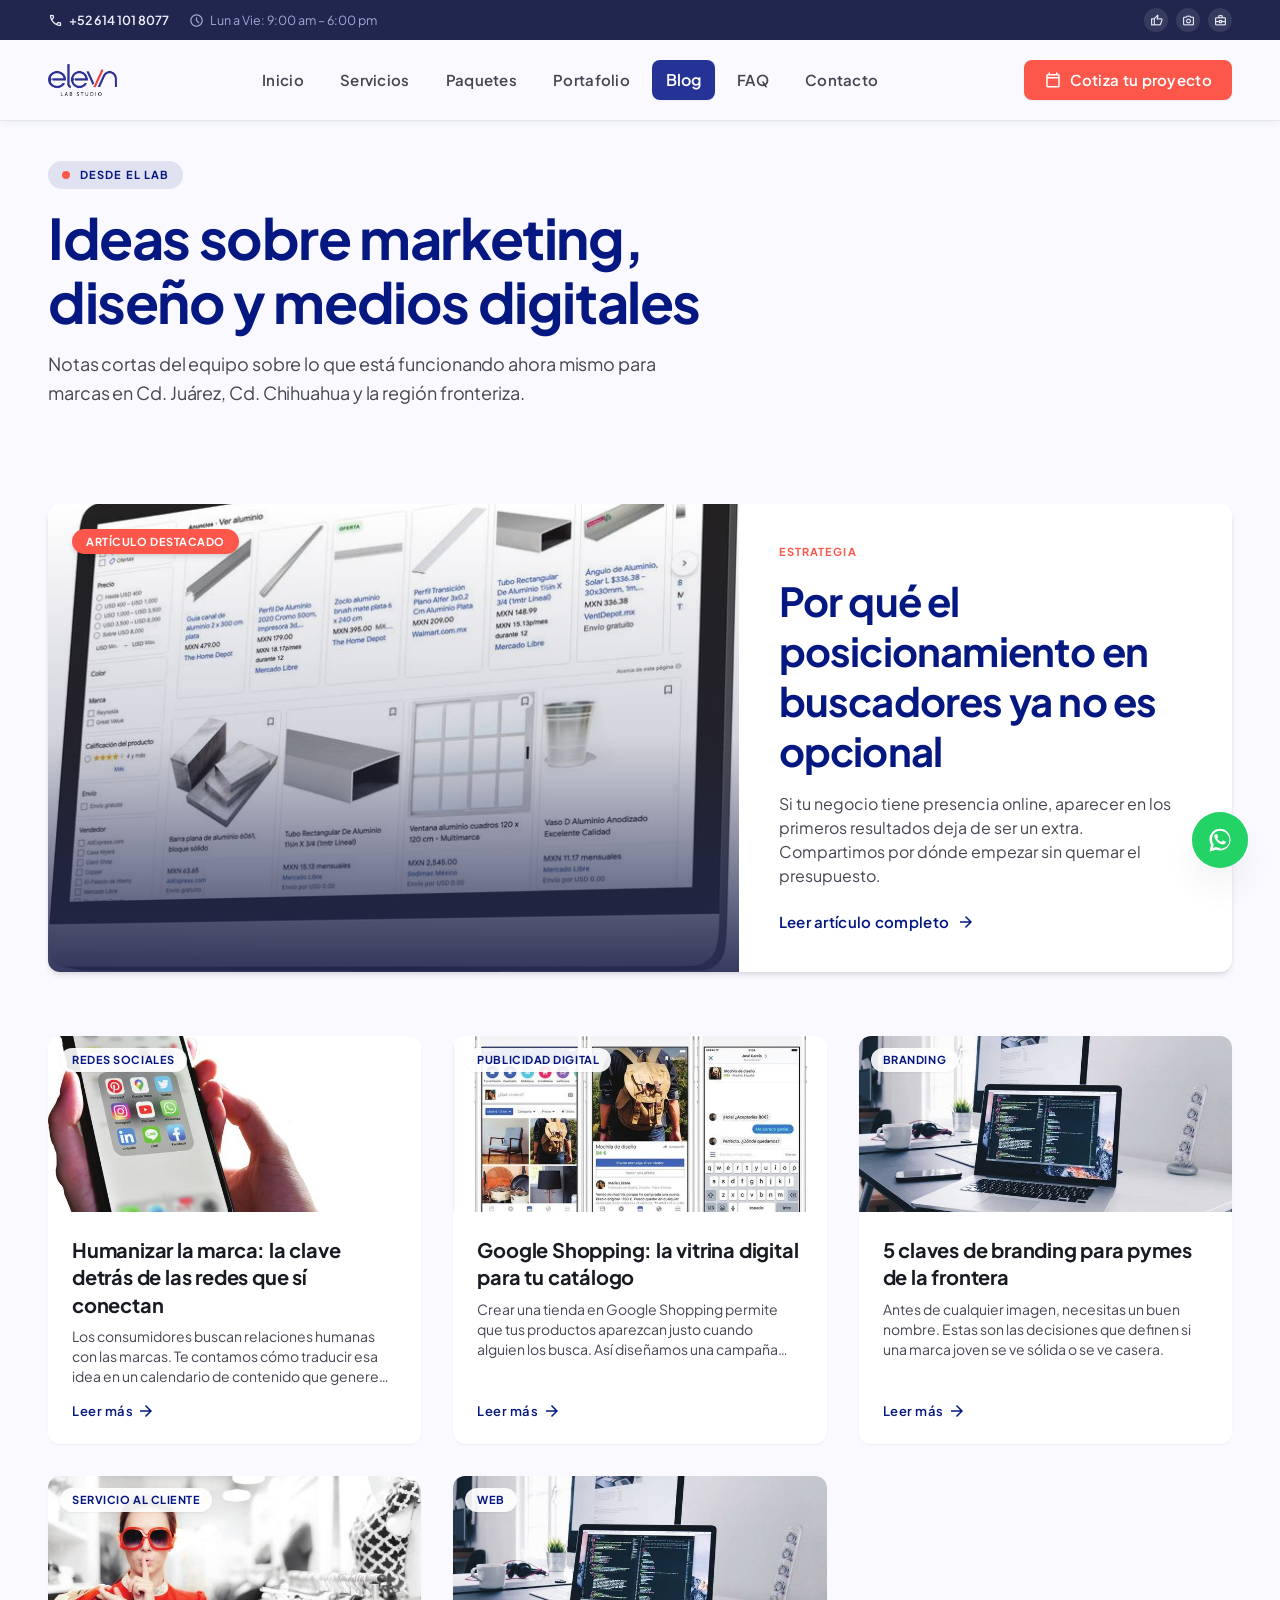
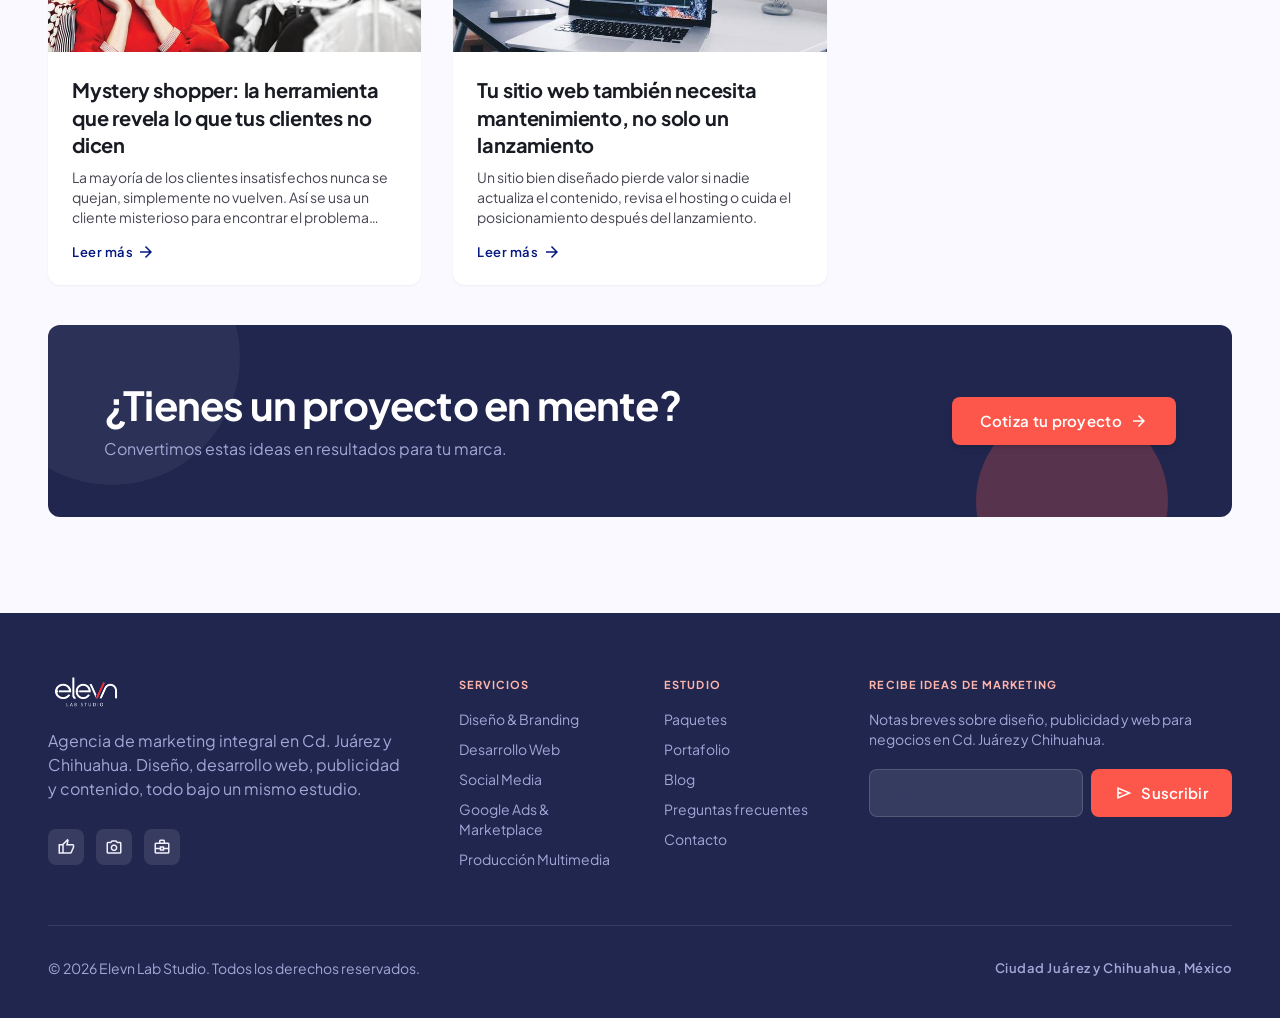
==== commit a0994204: "Add files via upload" ====
--- a/blog.html
+++ b/blog.html
@@ -10,17 +10,17 @@
 <div class="w-full bg-tertiary text-inverse-on-surface">
 <div class="max-w-7xl mx-auto px-6 lg:px-12 h-10 flex items-center justify-between gap-4 text-[12.5px]">
 <div class="flex items-center gap-5 overflow-hidden">
-<a href="tel:+526560000000" class="flex items-center gap-1.5 hover:text-secondary-fixed transition-colors whitespace-nowrap">
-<span class="material-symbols-outlined text-[15px]">call</span><span class="font-label-md text-[12.5px] font-semibold">+52 656 000 0000</span>
+<a href="tel:+526141018077" class="flex items-center gap-1.5 hover:text-secondary-fixed transition-colors whitespace-nowrap">
+<span class="material-symbols-outlined text-[15px]">call</span><span class="font-label-md text-[12.5px] font-semibold">+52 614 101 8077</span>
 </a>
 <span class="hidden sm:flex items-center gap-1.5 text-on-tertiary-container whitespace-nowrap">
 <span class="material-symbols-outlined text-[15px]">schedule</span><span class="font-body-sm text-[12.5px]">Lun a Vie: 9:00 am – 6:00 pm</span>
 </span>
 </div>
 <div class="flex items-center gap-2 shrink-0">
-<a href="#" aria-label="Facebook" class="w-6 h-6 rounded-full bg-white/10 flex items-center justify-center hover:bg-secondary-container transition-colors"><span class="material-symbols-outlined text-[13px]">thumb_up</span></a>
-<a href="#" aria-label="Instagram" class="w-6 h-6 rounded-full bg-white/10 flex items-center justify-center hover:bg-secondary-container transition-colors"><span class="material-symbols-outlined text-[13px]">photo_camera</span></a>
-<a href="#" aria-label="LinkedIn" class="w-6 h-6 rounded-full bg-white/10 flex items-center justify-center hover:bg-secondary-container transition-colors"><span class="material-symbols-outlined text-[13px]">business_center</span></a>
+<a href="#" target="_blank" rel="noopener noreferrer" aria-label="Facebook" class="w-6 h-6 rounded-full bg-white/10 flex items-center justify-center hover:bg-secondary-container transition-colors"><span class="material-symbols-outlined text-[13px]">thumb_up</span></a>
+<a href="#" target="_blank" rel="noopener noreferrer" aria-label="Instagram" class="w-6 h-6 rounded-full bg-white/10 flex items-center justify-center hover:bg-secondary-container transition-colors"><span class="material-symbols-outlined text-[13px]">photo_camera</span></a>
+<a href="#" target="_blank" rel="noopener noreferrer" aria-label="LinkedIn" class="w-6 h-6 rounded-full bg-white/10 flex items-center justify-center hover:bg-secondary-container transition-colors"><span class="material-symbols-outlined text-[13px]">business_center</span></a>
 </div>
 </div>
 </div>
@@ -143,9 +143,9 @@
 <img alt="Elevn Lab Studio" class="h-8 w-auto self-start flex-shrink-0" style="height:32px;width:75.9px;display:block;" src="[data-uri]